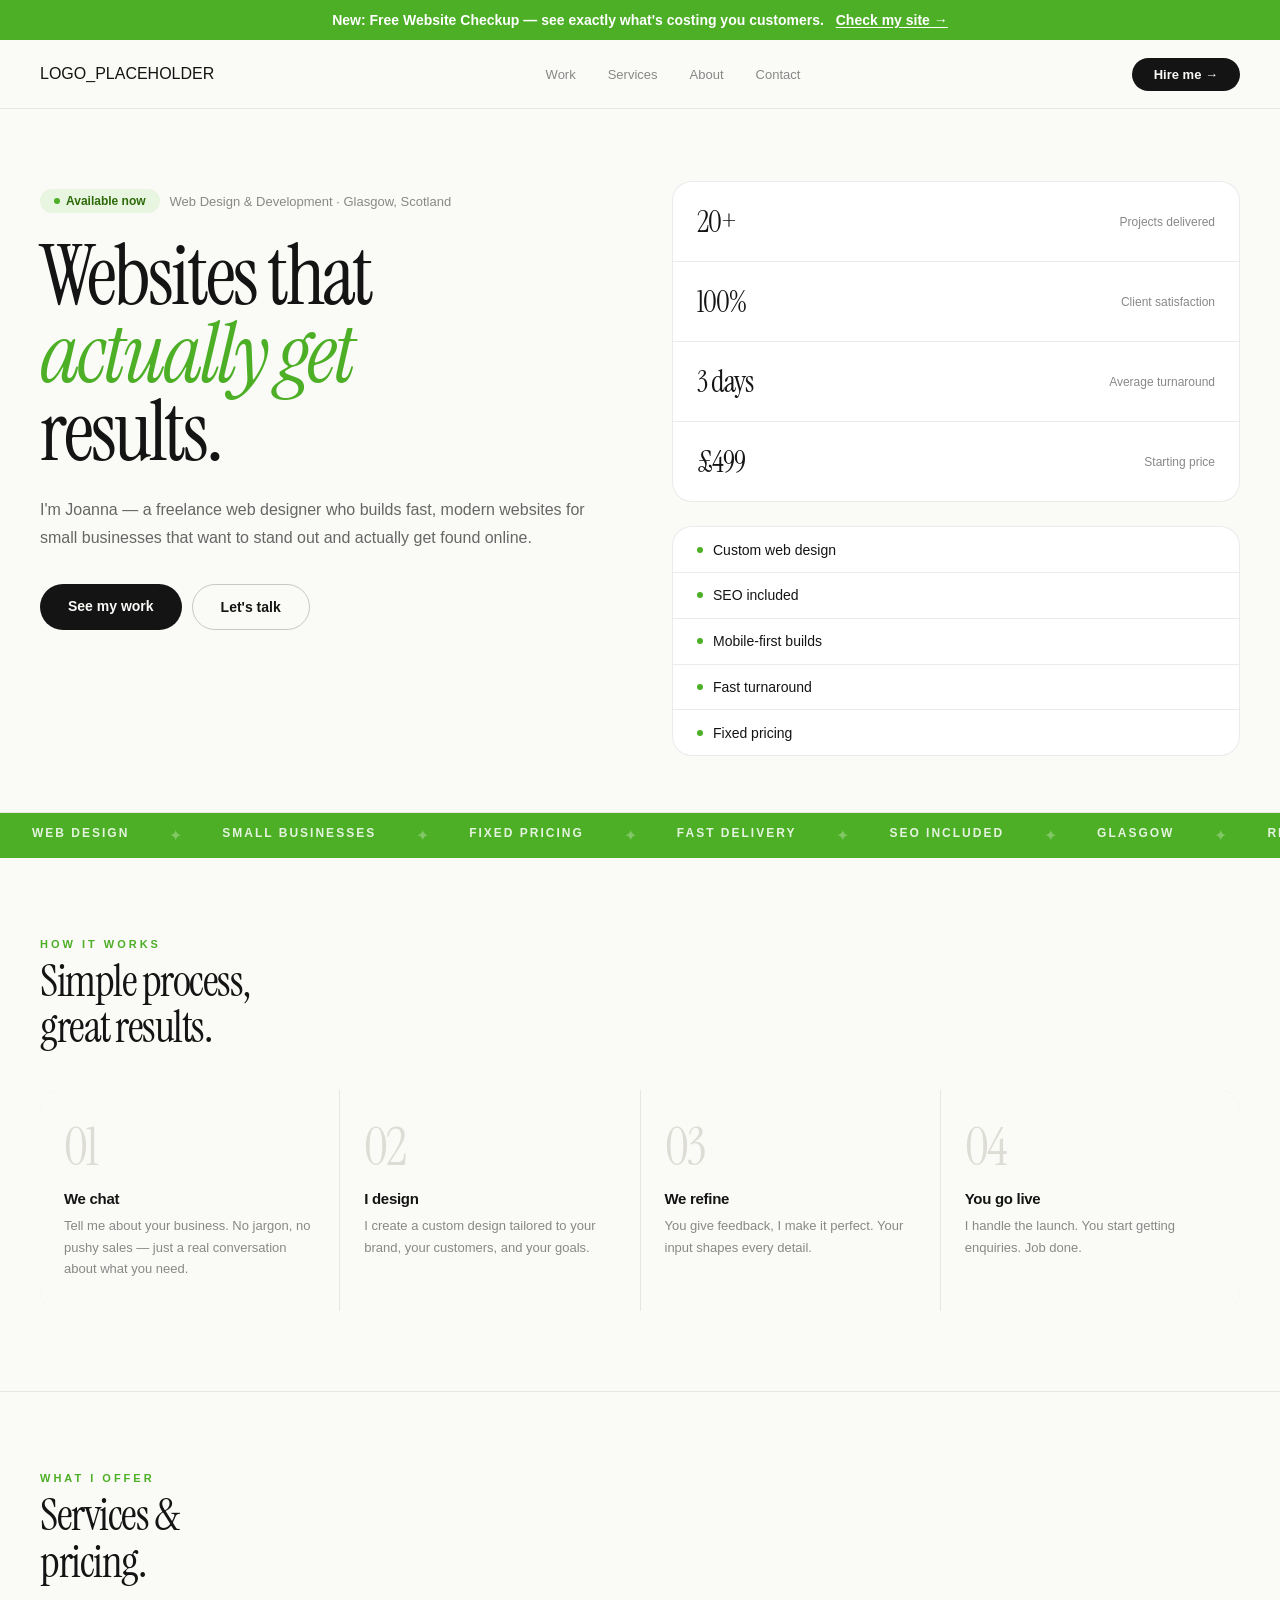
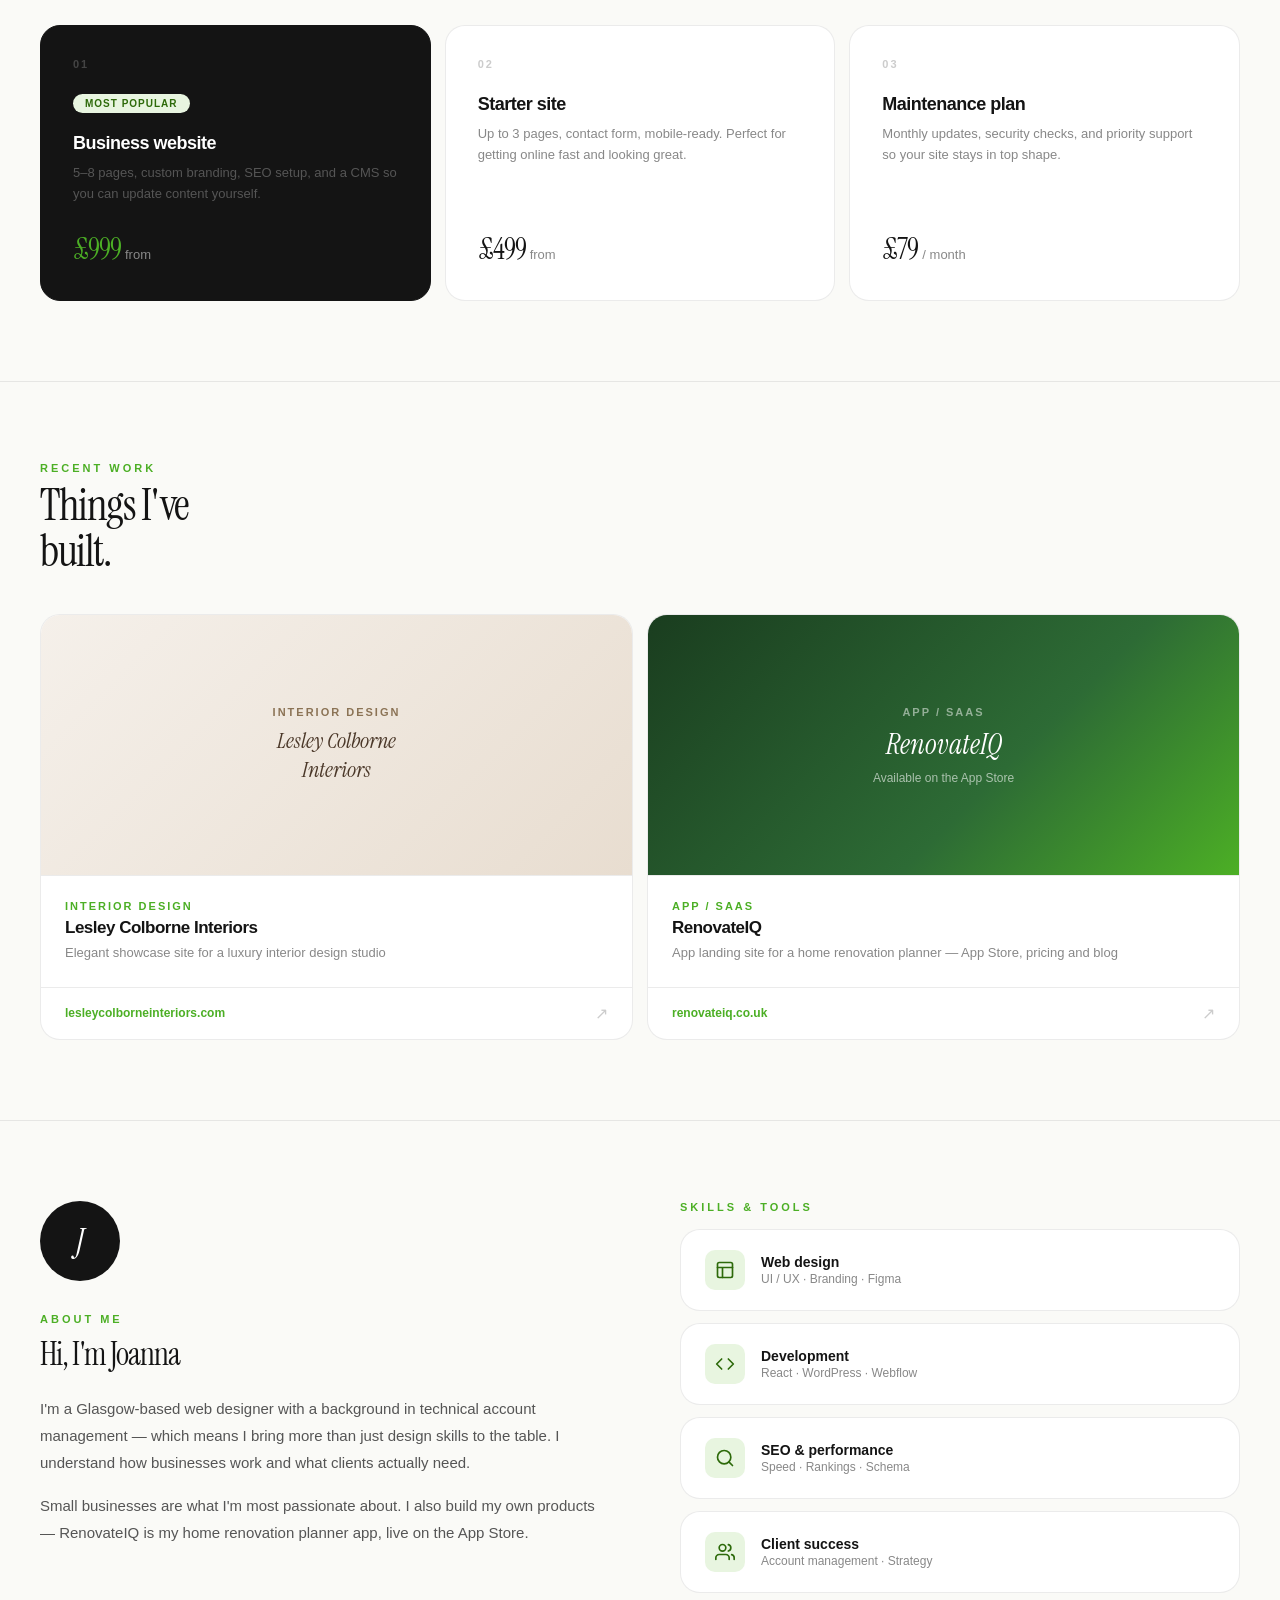
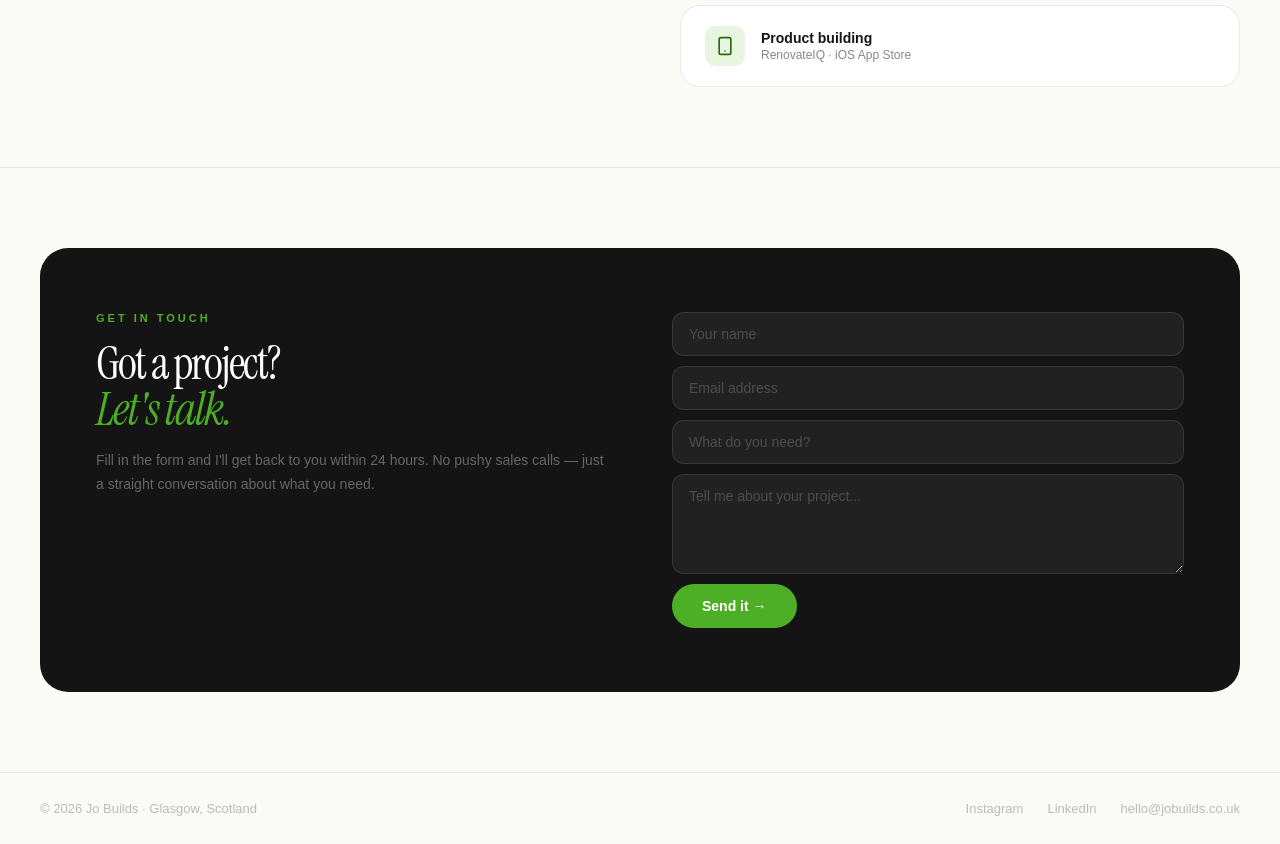
==== index.html @ e084106d "Update index.html" ====
<!DOCTYPE html>
<html lang="en">
<head>
  <meta charset="UTF-8" />
  <meta name="viewport" content="width=device-width, initial-scale=1.0" />

  <title>Jo Builds — Freelance Web Designer for Small Businesses</title>
  <meta name="description" content="Jo Builds is a freelance web designer based in Glasgow, Scotland. I build fast, modern, affordable websites for small businesses worldwide. Fixed pricing from £499." />
  <meta name="keywords" content="freelance web designer, web design for small businesses, affordable website design, small business website, web designer Glasgow, Jo Builds" />
  <meta name="author" content="Joanna Gillan" />
  <meta name="robots" content="index, follow" />
  <link rel="canonical" href="https://www.jobuilds.co.uk" />
  <link rel="sitemap" type="application/xml" href="/sitemap.xml" />
  <meta property="og:type" content="website" />
  <meta property="og:url" content="https://www.jobuilds.co.uk" />
  <meta property="og:title" content="Jo Builds — Freelance Web Designer for Small Businesses" />
  <meta property="og:description" content="Fast, modern, affordable websites for small businesses. Built by Joanna Gillan, Glasgow-based freelance web designer. Fixed pricing from £499." />
  <meta property="og:site_name" content="Jo Builds" />
  <meta property="og:locale" content="en_GB" />
  <meta name="twitter:card" content="summary_large_image" />
  <meta name="twitter:title" content="Jo Builds — Freelance Web Designer for Small Businesses" />
  <meta name="twitter:description" content="Fast, modern, affordable websites for small businesses. Fixed pricing from £499." />

  <script type="application/ld+json">
  {
    "@context": "https://schema.org",
    "@graph": [
      {
        "@type": "ProfessionalService",
        "@id": "https://www.jobuilds.co.uk/#business",
        "name": "Jo Builds",
        "url": "https://www.jobuilds.co.uk",
        "description": "Jo Builds is a freelance web design service run by Joanna Gillan. We build fast, modern, affordable websites for small businesses worldwide.",
        "founder": {
          "@type": "Person",
          "name": "Joanna Gillan",
          "jobTitle": "Freelance Web Designer",
          "url": "https://www.jobuilds.co.uk",
          "sameAs": ["https://www.linkedin.com/in/joannagillan/"]
        },
        "address": {
          "@type": "PostalAddress",
          "addressLocality": "Glasgow",
          "addressRegion": "Scotland",
          "addressCountry": "GB"
        },
        "areaServed": "Worldwide",
        "serviceType": ["Web Design", "Website Development", "SEO", "Website Maintenance"],
        "priceRange": "££",
        "email": "hello@jobuilds.co.uk"
      },
      {
        "@type": "FAQPage",
        "mainEntity": [
          {
            "@type": "Question",
            "name": "How much does a website cost with Jo Builds?",
            "acceptedAnswer": {
              "@type": "Answer",
              "text": "Jo Builds offers fixed pricing. A starter site starts from £499, a full business website from £999, and a monthly maintenance plan for £79/month."
            }
          },
          {
            "@type": "Question",
            "name": "How long does it take to build a website?",
            "acceptedAnswer": {
              "@type": "Answer",
              "text": "Jo Builds has an average turnaround of 3 days from brief to live site."
            }
          },
          {
            "@type": "Question",
            "name": "Who is Jo Builds?",
            "acceptedAnswer": {
              "@type": "Answer",
              "text": "Jo Builds is run by Joanna Gillan, a Glasgow-based freelance web designer specialising in fast, modern websites for small businesses worldwide."
            }
          },
          {
            "@type": "Question",
            "name": "Does Jo Builds work with businesses outside Glasgow?",
            "acceptedAnswer": {
              "@type": "Answer",
              "text": "Yes — Jo Builds works with small businesses anywhere in the world."
            }
          }
        ]
      }
    ]
  }
  </script>

  <link rel="preconnect" href="https://fonts.googleapis.com" />
  <link rel="preconnect" href="https://fonts.gstatic.com" crossorigin />
  <link href="https://fonts.googleapis.com/css2?family=Cabinet+Grotesk:wght@400;500;700;800;900&family=Instrument+Serif:ital@0;1&display=swap" rel="stylesheet" />

  <style>
    *, *::before, *::after { box-sizing: border-box; margin: 0; padding: 0; }

    :root {
      --green: #4CAF25;
      --green-light: #E8F5E0;
      --green-dark: #2D6A0A;
      --bg: #FAFAF7;
      --text: #141414;
      --muted: #888;
      --border: rgba(0,0,0,0.08);
      --radius: 20px;
      --radius-sm: 12px;
    }

    html { scroll-behavior: smooth; }
    body {
      font-family: 'Cabinet Grotesk', sans-serif;
      background: var(--bg);
      color: var(--text);
      -webkit-font-smoothing: antialiased;
      overflow-x: hidden;
    }

    /* ANNOUNCEMENT BANNER */
    .announce-bar {
      background: var(--green);
      color: #fff;
      text-align: center;
      padding: 12px 16px;
      font-size: 14px;
      font-weight: 600;
    }
    .announce-bar a {
      color: #fff;
      text-decoration: underline;
      text-underline-offset: 2px;
      margin-left: 8px;
      font-weight: 800;
      white-space: nowrap;
    }
    .announce-bar a:hover { opacity: 0.85; }
    @media (max-width: 560px) {
      .announce-bar { font-size: 13px; padding: 10px 12px; }
    }

    /* NAV */
    nav {
      display: flex; justify-content: space-between; align-items: center;
      padding: 1.1rem 2.5rem;
      position: sticky; top: 0; z-index: 100;
      background: rgba(250,250,247,0.92);
      backdrop-filter: blur(12px);
      border-bottom: 1px solid var(--border);
    }
    .logo { display: flex; align-items: center; }
    .nav-links { display: flex; gap: 2rem; list-style: none; }
    .nav-links a { font-size: 13px; color: var(--muted); text-decoration: none; font-weight: 500; transition: color 0.2s; }
    .nav-links a:hover { color: var(--text); }
    .nav-cta {
      font-size: 13px; font-weight: 700; background: var(--text); color: var(--bg);
      border: none; padding: 9px 22px; border-radius: 100px; cursor: pointer;
      font-family: 'Cabinet Grotesk', sans-serif; transition: opacity 0.2s;
      text-decoration: none;
    }
    .nav-cta:hover { opacity: 0.8; }

    /* HERO */
    .hero { padding: 4.5rem 2.5rem 0; border-bottom: 1px solid var(--border); }
    .hero-inner { display: grid; grid-template-columns: 1fr 1fr; gap: 4rem; align-items: start; padding-bottom: 3.5rem; }
    .hero-left { display: flex; flex-direction: column; justify-content: flex-start; padding-top: 0.5rem; }
    .hero-right { display: flex; flex-direction: column; gap: 1.5rem; }
    .hero-label { display: flex; align-items: center; gap: 10px; margin-bottom: 1.5rem; }
    .label-pill {
      display: inline-flex; align-items: center; gap: 6px;
      font-size: 12px; font-weight: 700; background: var(--green-light);
      color: var(--green-dark); padding: 5px 14px; border-radius: 100px;
    }
    .label-dot { width: 6px; height: 6px; border-radius: 50%; background: var(--green); animation: blink 2s infinite; }
    @keyframes blink { 0%,100%{opacity:1} 50%{opacity:0.2} }
    .label-loc { font-size: 13px; color: var(--muted); font-weight: 500; }
    .hero-h1 {
      font-family: 'Instrument Serif', serif;
      font-size: clamp(48px, 8vw, 84px); line-height: 0.93;
      letter-spacing: -3px; margin-bottom: 1.5rem; font-weight: 400;
    }
    .hero-h1 .roman { font-style: normal; color: var(--text); }
    .hero-h1 .italic { font-style: italic; color: var(--green); }
    .hero-desc { font-size: 16px; color: #666; line-height: 1.75; font-weight: 400; margin-bottom: 2rem; }
    .hero-btns { display: flex; gap: 10px; flex-wrap: wrap; }
    .btn-black {
      background: var(--text); color: var(--bg); border: none;
      padding: 14px 28px; border-radius: 100px; font-size: 14px; font-weight: 700;
      cursor: pointer; font-family: 'Cabinet Grotesk', sans-serif;
      text-decoration: none; display: inline-block; transition: opacity 0.2s;
    }
    .btn-black:hover { opacity: 0.8; }
    .btn-line {
      background: transparent; color: var(--text);
      border: 1.5px solid rgba(0,0,0,0.2);
      padding: 14px 28px; border-radius: 100px; font-size: 14px; font-weight: 600;
      cursor: pointer; font-family: 'Cabinet Grotesk', sans-serif;
      text-decoration: none; display: inline-block; transition: border-color 0.2s;
    }
    .btn-line:hover { border-color: rgba(0,0,0,0.4); }

    .hero-stats-side {
      display: flex; flex-direction: column;
      border: 1px solid var(--border); border-radius: var(--radius);
      overflow: hidden; background: #fff;
    }
    .hstat-row {
      padding: 1.25rem 1.5rem; border-bottom: 1px solid var(--border);
      display: flex; justify-content: space-between; align-items: center;
    }
    .hstat-row:last-child { border-bottom: none; }
    .hstat-n { font-family: 'Instrument Serif', serif; font-size: 30px; color: var(--text); letter-spacing: -1px; }
    .hstat-l { font-size: 12px; color: var(--muted); font-weight: 500; }

    /* MARQUEE */
    .marquee-wrap { overflow: hidden; background: var(--green); padding: 0.8rem 0; }
    .marquee-track { display: flex; width: max-content; animation: scroll 22s linear infinite; }
    @keyframes scroll { from{transform:translateX(0)} to{transform:translateX(-50%)} }
    .m-item { font-size: 12px; font-weight: 700; text-transform: uppercase; letter-spacing: 2px; color: rgba(255,255,255,0.85); padding: 0 2rem; white-space: nowrap; }
    .m-sep { color: rgba(255,255,255,0.3); padding: 0 0.5rem; }

    /* SECTIONS */
    .section { padding: 5rem 2.5rem; border-bottom: 1px solid var(--border); }
    .sec-eyebrow { font-size: 11px; font-weight: 700; text-transform: uppercase; letter-spacing: 3px; color: var(--green); margin-bottom: 8px; }
    .sec-title { font-family: 'Instrument Serif', serif; font-size: clamp(30px, 4vw, 44px); letter-spacing: -1.5px; line-height: 1.05; font-weight: 400; margin-bottom: 2.5rem; }
    .sec-head { display: flex; justify-content: space-between; align-items: flex-end; margin-bottom: 2.5rem; }
    .sec-head .sec-title { margin-bottom: 0; }

    /* PROCESS */
    .process-grid {
      display: grid; grid-template-columns: repeat(4,1fr);
      gap: 1px; background: var(--border);
      border-radius: var(--radius); overflow: hidden;
    }
    .proc { background: var(--bg); padding: 2rem 1.5rem; transition: background 0.2s; }
    .proc:hover { background: #fff; }
    .proc-n { font-family: 'Instrument Serif', serif; font-size: 52px; color: #DDDDD5; letter-spacing: -2px; line-height: 1; margin-bottom: 1rem; }
    .proc-title { font-size: 15px; font-weight: 800; margin-bottom: 8px; letter-spacing: -0.3px; }
    .proc-desc { font-size: 13px; color: var(--muted); line-height: 1.65; }

    /* SERVICES */
    .svc-grid { display: grid; grid-template-columns: repeat(3,1fr); gap: 14px; }
    .svc-card {
      background: #fff; border: 1px solid var(--border);
      border-radius: var(--radius); padding: 2rem;
      display: flex; flex-direction: column; transition: border-color 0.2s;
    }
    .svc-card:hover { border-color: var(--green); }
    .svc-card.feat { background: var(--text); border-color: var(--text); }
    .svc-card.feat:hover { border-color: var(--text); }
    .svc-num { font-size: 11px; font-weight: 700; color: #ccc; letter-spacing: 2px; margin-bottom: 1.5rem; }
    .svc-card.feat .svc-num { color: #444; }
    .svc-badge {
      display: inline-block; font-size: 10px; font-weight: 700;
      text-transform: uppercase; letter-spacing: 1px;
      background: var(--green-light); color: var(--green-dark);
      padding: 4px 12px; border-radius: 100px; margin-bottom: 1.25rem; align-self: flex-start;
    }
    .svc-name { font-size: 18px; font-weight: 800; margin-bottom: 8px; letter-spacing: -0.5px; }
    .svc-card.feat .svc-name { color: #fff; }
    .svc-desc { font-size: 13px; color: var(--muted); line-height: 1.65; flex: 1; margin-bottom: 1.5rem; }
    .svc-card.feat .svc-desc { color: #555; }
    .svc-price { font-family: 'Instrument Serif', serif; font-size: 30px; letter-spacing: -1px; color: var(--text); }
    .svc-card.feat .svc-price { color: var(--green); }
    .svc-price span { font-family: 'Cabinet Grotesk', sans-serif; font-size: 13px; color: var(--muted); font-weight: 500; letter-spacing: 0; }

    /* PORTFOLIO */
    .work-grid { display: grid; grid-template-columns: 1fr 1fr; gap: 14px; }
    .wcard {
      background: #fff; border: 1px solid var(--border);
      border-radius: var(--radius); overflow: hidden;
      text-decoration: none; color: inherit; display: block; transition: border-color 0.2s;
    }
    .wcard:hover { border-color: var(--green); }
    .wthumb { height: 260px; overflow: hidden; }
    .wthumb img { width: 100%; height: 100%; object-fit: cover; object-position: top; transition: transform 0.4s; }
    .wcard:hover .wthumb img { transform: scale(1.03); }
    .wbody { padding: 1.5rem; border-top: 1px solid var(--border); }
    .wcat { font-size: 11px; font-weight: 700; text-transform: uppercase; letter-spacing: 2px; color: var(--green); margin-bottom: 6px; }
    .wname { font-size: 17px; font-weight: 800; letter-spacing: -0.5px; margin-bottom: 5px; }
    .wdesc { font-size: 13px; color: var(--muted); line-height: 1.5; }
    .wfoot {
      padding: 1rem 1.5rem; border-top: 1px solid var(--border);
      display: flex; justify-content: space-between; align-items: center;
    }
    .wfoot-link { font-size: 12px; color: var(--green); font-weight: 600; }
    .wfoot-arr { font-size: 16px; color: #ccc; }

    /* ABOUT */
    .about-grid { display: grid; grid-template-columns: 1fr 1fr; gap: 5rem; align-items: stretch; }
    .about-av {
      width: 80px; height: 80px; border-radius: 50%; background: var(--text);
      display: flex; align-items: center; justify-content: center;
      font-family: 'Instrument Serif', serif; font-style: italic; font-size: 32px;
      color: #fff; margin-bottom: 2rem;
    }
    .about-name { font-family: 'Instrument Serif', serif; font-size: 32px; letter-spacing: -1px; margin-bottom: 1.25rem; font-weight: 400; }
    .about-bio { font-size: 15px; color: #555; line-height: 1.8; margin-bottom: 1rem; }
    .skills-side { display: flex; flex-direction: column; gap: 12px; height: 100%; }
    .skill-card { background: #fff; border: 1px solid var(--border); border-radius: var(--radius); padding: 1.25rem 1.5rem; display: flex; align-items: center; gap: 1rem; }
    .skill-card-icon { width: 40px; height: 40px; border-radius: 10px; background: var(--green-light); display: flex; align-items: center; justify-content: center; flex-shrink: 0; }
    .skill-card-icon svg { width: 20px; height: 20px; stroke: var(--green-dark); fill: none; stroke-width: 2; stroke-linecap: round; stroke-linejoin: round; }
    .skill-card-name { font-size: 14px; font-weight: 700; margin-bottom: 2px; }
    .skill-card-detail { font-size: 12px; color: var(--muted); }

    /* HERO SERVICES */
    .hero-services { display: flex; flex-direction: column; gap: 0; border: 1px solid var(--border); border-radius: var(--radius); overflow: hidden; background: #fff; }
    .hero-service-item { display: flex; align-items: center; gap: 10px; padding: 0.9rem 1.5rem; border-bottom: 1px solid var(--border); font-size: 14px; font-weight: 500; color: var(--text); }
    .hero-service-item:last-child { border-bottom: none; }
    .hero-service-dot { width: 6px; height: 6px; border-radius: 50%; background: var(--green); flex-shrink: 0; }

    /* CTA */
    .cta-wrap { padding: 5rem 2.5rem; }
    .cta-box {
      background: var(--text); border-radius: 28px; padding: 4rem 3.5rem;
      display: grid; grid-template-columns: 1fr 1fr; gap: 4rem; align-items: start;
    }
    .cta-eye { font-size: 11px; font-weight: 700; text-transform: uppercase; letter-spacing: 3px; color: var(--green); margin-bottom: 1rem; }
    .cta-title { font-family: 'Instrument Serif', serif; font-size: clamp(30px, 4vw, 46px); letter-spacing: -2px; line-height: 1.0; color: #fff; margin-bottom: 1rem; font-weight: 400; }
    .cta-title em { font-style: italic; color: var(--green); }
    .cta-sub { font-size: 14px; color: #666; line-height: 1.75; }
    .cta-form { display: flex; flex-direction: column; gap: 10px; }
    .cta-form input, .cta-form textarea {
      background: rgba(255,255,255,0.06); border: 1px solid rgba(255,255,255,0.1);
      border-radius: var(--radius-sm); padding: 13px 16px; color: #fff;
      font-size: 14px; font-family: 'Cabinet Grotesk', sans-serif; outline: none;
      transition: border-color 0.2s; width: 100%;
    }
    .cta-form input:focus, .cta-form textarea:focus { border-color: rgba(76,175,37,0.5); }
    .cta-form input::placeholder, .cta-form textarea::placeholder { color: rgba(255,255,255,0.2); }
    .cta-form textarea { resize: vertical; min-height: 100px; }
    .btn-green {
      background: var(--green); color: #fff; border: none;
      padding: 14px 30px; border-radius: 100px; font-size: 14px; font-weight: 800;
      cursor: pointer; font-family: 'Cabinet Grotesk', sans-serif;
      align-self: flex-start; transition: opacity 0.2s;
    }
    .btn-green:hover { opacity: 0.85; }

    /* FOOTER */
    footer {
      padding: 1.75rem 2.5rem; border-top: 1px solid var(--border);
      display: flex; justify-content: space-between; align-items: center;
      font-size: 13px; color: #bbb; flex-wrap: wrap; gap: 8px;
    }
    .flinks { display: flex; gap: 1.5rem; }
    .flinks a { color: #bbb; text-decoration: none; font-weight: 500; transition: color 0.2s; }
    .flinks a:hover { color: var(--text); }

    /* MOBILE */
    @media (max-width: 680px) {
      /* NAV */
      nav { padding: 1rem 1.25rem; }
      .nav-links { display: none; }

      /* HERO */
      .hero { padding: 2.5rem 1.25rem 0; }
      .hero-h1 { font-size: clamp(40px, 11vw, 64px); letter-spacing: -2px; }
      .hero-inner { grid-template-columns: 1fr; gap: 2rem; padding-bottom: 3rem; }
      .hero-right { gap: 1rem; }
      .hero-stats-side { display: grid; grid-template-columns: 1fr 1fr; }
      .hstat-row { border-right: 1px solid var(--border); }
      .hstat-row:nth-child(even) { border-right: none; }
      .hstat-n { font-size: 24px; }

      /* TICKER */
      .m-item { font-size: 11px; padding: 0 1.25rem; }

      /* SECTIONS */
      .section { padding: 3rem 1.25rem; }
      .sec-title { font-size: clamp(26px, 7vw, 38px); }

      /* PROCESS */
      .process-grid { grid-template-columns: 1fr 1fr; }
      .proc { padding: 1.25rem 1rem; }
      .proc-n { font-size: 36px; }

      /* SERVICES */
      .svc-grid { grid-template-columns: 1fr; }

      /* PORTFOLIO */
      .work-grid { grid-template-columns: 1fr; }
      .wthumb { height: 160px; }

      /* ABOUT */
      .about-grid { grid-template-columns: 1fr; gap: 2rem; }
      .about-av { width: 60px; height: 60px; font-size: 24px; }
      .about-name { font-size: 26px; }
      .skills-side { gap: 10px; }
      .skill-card { padding: 1rem 1.25rem; }

      /* CTA */
      .cta-wrap { padding: 3rem 1.25rem; }
      .cta-box { grid-template-columns: 1fr; padding: 2rem 1.5rem; gap: 2rem; border-radius: 16px; }
      .cta-title { font-size: 28px; }
      .cta-form input, .cta-form textarea { font-size: 16px; }

      /* FOOTER */
      footer { padding: 1.25rem; flex-direction: column; align-items: flex-start; gap: 1rem; }
      .flinks { flex-wrap: wrap; gap: 1rem; }
    }
  </style>
  <!-- Google tag (gtag.js) -->
  <script async src="https://www.googletagmanager.com/gtag/js?id=G-SQG8MY3ZSY"></script>
  <script>
    window.dataLayer = window.dataLayer || [];
    function gtag(){dataLayer.push(arguments);}
    gtag('js', new Date());
    gtag('config', 'G-SQG8MY3ZSY');
  </script>
</head>
<body>

  <div class="announce-bar">
    New: Free Website Checkup — see exactly what's costing you customers.
    <a href="/website-checkup/">Check my site →</a>
  </div>

  <nav>
    <div class="logo">LOGO_PLACEHOLDER</div>
    <ul class="nav-links">
      <li><a href="#work">Work</a></li>
      <li><a href="#services">Services</a></li>
      <li><a href="#about">About</a></li>
      <li><a href="#contact">Contact</a></li>
    </ul>
    <a href="#contact" class="nav-cta">Hire me →</a>
  </nav>

  <div class="hero">
    <div class="hero-inner">
      <div class="hero-left">
        <div class="hero-label">
          <span class="label-pill"><span class="label-dot"></span>Available now</span>
          <span class="label-loc">Web Design & Development · Glasgow, Scotland</span>
        </div>
        <h1 class="hero-h1">
          <div class="roman">Websites that</div>
          <div class="italic">actually get</div>
          <div class="roman">results.</div>
        </h1>
        <p class="hero-desc">I'm Joanna — a freelance web designer who builds fast, modern websites for small businesses that want to stand out and actually get found online.</p>
        <div class="hero-btns">
          <a href="#work" class="btn-black">See my work</a>
          <a href="#contact" class="btn-line">Let's talk</a>
        </div>
      </div>
      <div class="hero-right">
        <div class="hero-stats-side">
          <div class="hstat-row"><span class="hstat-n">20+</span><span class="hstat-l">Projects delivered</span></div>
          <div class="hstat-row"><span class="hstat-n">100%</span><span class="hstat-l">Client satisfaction</span></div>
          <div class="hstat-row"><span class="hstat-n">3 days</span><span class="hstat-l">Average turnaround</span></div>
          <div class="hstat-row"><span class="hstat-n">£499</span><span class="hstat-l">Starting price</span></div>
        </div>
        <div class="hero-services">
          <div class="hero-service-item"><span class="hero-service-dot"></span>Custom web design</div>
          <div class="hero-service-item"><span class="hero-service-dot"></span>SEO included</div>
          <div class="hero-service-item"><span class="hero-service-dot"></span>Mobile-first builds</div>
          <div class="hero-service-item"><span class="hero-service-dot"></span>Fast turnaround</div>
          <div class="hero-service-item"><span class="hero-service-dot"></span>Fixed pricing</div>
        </div>
      </div>
    </div>
  </div>

  <div class="marquee-wrap">
    <div class="marquee-track">
      <span class="m-item">Web Design</span><span class="m-sep">✦</span>
      <span class="m-item">Small Businesses</span><span class="m-sep">✦</span>
      <span class="m-item">Fixed Pricing</span><span class="m-sep">✦</span>
      <span class="m-item">Fast Delivery</span><span class="m-sep">✦</span>
      <span class="m-item">SEO Included</span><span class="m-sep">✦</span>
      <span class="m-item">Glasgow</span><span class="m-sep">✦</span>
      <span class="m-item">Real Results</span><span class="m-sep">✦</span>
      <span class="m-item">No Fluff</span><span class="m-sep">✦</span>
      <span class="m-item">Web Design</span><span class="m-sep">✦</span>
      <span class="m-item">Small Businesses</span><span class="m-sep">✦</span>
      <span class="m-item">Fixed Pricing</span><span class="m-sep">✦</span>
      <span class="m-item">Fast Delivery</span><span class="m-sep">✦</span>
      <span class="m-item">SEO Included</span><span class="m-sep">✦</span>
      <span class="m-item">Glasgow</span><span class="m-sep">✦</span>
      <span class="m-item">Real Results</span><span class="m-sep">✦</span>
      <span class="m-item">No Fluff</span><span class="m-sep">✦</span>
    </div>
  </div>

  <div class="section" id="process">
    <div class="sec-eyebrow">How it works</div>
    <div class="sec-title">Simple process,<br>great results.</div>
    <div class="process-grid">
      <div class="proc"><div class="proc-n">01</div><div class="proc-title">We chat</div><div class="proc-desc">Tell me about your business. No jargon, no pushy sales — just a real conversation about what you need.</div></div>
      <div class="proc"><div class="proc-n">02</div><div class="proc-title">I design</div><div class="proc-desc">I create a custom design tailored to your brand, your customers, and your goals.</div></div>
      <div class="proc"><div class="proc-n">03</div><div class="proc-title">We refine</div><div class="proc-desc">You give feedback, I make it perfect. Your input shapes every detail.</div></div>
      <div class="proc"><div class="proc-n">04</div><div class="proc-title">You go live</div><div class="proc-desc">I handle the launch. You start getting enquiries. Job done.</div></div>
    </div>
  </div>

  <div class="section" id="services">
    <div class="sec-eyebrow">What I offer</div>
    <div class="sec-title">Services &<br>pricing.</div>
    <div class="svc-grid">
      <div class="svc-card feat">
        <div class="svc-num">01</div>
        <span class="svc-badge">Most popular</span>
        <div class="svc-name">Business website</div>
        <div class="svc-desc">5–8 pages, custom branding, SEO setup, and a CMS so you can update content yourself.</div>
        <div class="svc-price">£999 <span>from</span></div>
      </div>
      <div class="svc-card">
        <div class="svc-num">02</div>
        <div class="svc-name">Starter site</div>
        <div class="svc-desc">Up to 3 pages, contact form, mobile-ready. Perfect for getting online fast and looking great.</div>
        <div class="svc-price">£499 <span>from</span></div>
      </div>
      <div class="svc-card">
        <div class="svc-num">03</div>
        <div class="svc-name">Maintenance plan</div>
        <div class="svc-desc">Monthly updates, security checks, and priority support so your site stays in top shape.</div>
        <div class="svc-price">£79 <span>/ month</span></div>
      </div>
    </div>
  </div>

  <div class="section" id="work">
    <div class="sec-eyebrow">Recent work</div>
    <div class="sec-title">Things I've<br>built.</div>
    <div class="work-grid">
      <a class="wcard" href="https://www.lesleycolborneinteriors.com" target="_blank">
        <div class="wthumb" style="background:linear-gradient(135deg,#f5f0ea 0%,#e8ddd0 100%);display:flex;flex-direction:column;align-items:center;justify-content:center;gap:8px;">
          <div style="font-size:11px;font-weight:700;letter-spacing:2px;color:#8B7355;text-transform:uppercase;">Interior Design</div>
          <div style="font-family:'Instrument Serif',serif;font-size:22px;color:#4A3728;font-style:italic;text-align:center;padding:0 1rem;">Lesley Colborne<br>Interiors</div>
        </div>
        <div class="wbody">
          <div class="wcat">Interior Design</div>
          <div class="wname">Lesley Colborne Interiors</div>
          <div class="wdesc">Elegant showcase site for a luxury interior design studio</div>
        </div>
        <div class="wfoot"><span class="wfoot-link">lesleycolborneinteriors.com</span><span class="wfoot-arr">↗</span></div>
      </a>
      <a class="wcard" href="https://www.renovateiq.co.uk" target="_blank">
        <div class="wthumb" style="background:linear-gradient(135deg,#1a3d1f 0%,#2d6b35 60%,#4CAF25 100%);display:flex;flex-direction:column;align-items:center;justify-content:center;gap:8px;">
          <div style="font-size:11px;font-weight:700;letter-spacing:2px;color:rgba(255,255,255,0.5);text-transform:uppercase;">App / SaaS</div>
          <div style="font-family:'Instrument Serif',serif;font-size:28px;color:#fff;font-weight:400;font-style:italic;">RenovateIQ</div>
          <div style="font-size:12px;color:rgba(255,255,255,0.6);">Available on the App Store</div>
        </div>
        <div class="wbody">
          <div class="wcat">App / SaaS</div>
          <div class="wname">RenovateIQ</div>
          <div class="wdesc">App landing site for a home renovation planner — App Store, pricing and blog</div>
        </div>
        <div class="wfoot"><span class="wfoot-link">renovateiq.co.uk</span><span class="wfoot-arr">↗</span></div>
      </a>
    </div>
  </div>

  <div class="section" id="about">
    <div class="about-grid">
      <div>
        <div class="about-av">J</div>
        <div class="sec-eyebrow" style="margin-bottom:8px;">About me</div>
        <div class="about-name">Hi, I'm Joanna</div>
        <p class="about-bio">I'm a Glasgow-based web designer with a background in technical account management — which means I bring more than just design skills to the table. I understand how businesses work and what clients actually need.</p>
        <p class="about-bio">Small businesses are what I'm most passionate about. I also build my own products — RenovateIQ is my home renovation planner app, live on the App Store.</p>
      </div>
      <div>
        <div class="sec-eyebrow" style="margin-bottom:1rem;">Skills & tools</div>
        <div class="skills-side">
          <div class="skill-card">
            <div class="skill-card-icon"><svg viewBox="0 0 24 24"><rect x="3" y="3" width="18" height="18" rx="2"/><path d="M3 9h18M9 21V9"/></svg></div>
            <div><div class="skill-card-name">Web design</div><div class="skill-card-detail">UI / UX · Branding · Figma</div></div>
          </div>
          <div class="skill-card">
            <div class="skill-card-icon"><svg viewBox="0 0 24 24"><polyline points="16 18 22 12 16 6"/><polyline points="8 6 2 12 8 18"/></svg></div>
            <div><div class="skill-card-name">Development</div><div class="skill-card-detail">React · WordPress · Webflow</div></div>
          </div>
          <div class="skill-card">
            <div class="skill-card-icon"><svg viewBox="0 0 24 24"><circle cx="11" cy="11" r="8"/><line x1="21" y1="21" x2="16.65" y2="16.65"/></svg></div>
            <div><div class="skill-card-name">SEO & performance</div><div class="skill-card-detail">Speed · Rankings · Schema</div></div>
          </div>
          <div class="skill-card">
            <div class="skill-card-icon"><svg viewBox="0 0 24 24"><path d="M17 21v-2a4 4 0 0 0-4-4H5a4 4 0 0 0-4 4v2"/><circle cx="9" cy="7" r="4"/><path d="M23 21v-2a4 4 0 0 0-3-3.87"/><path d="M16 3.13a4 4 0 0 1 0 7.75"/></svg></div>
            <div><div class="skill-card-name">Client success</div><div class="skill-card-detail">Account management · Strategy</div></div>
          </div>
          <div class="skill-card">
            <div class="skill-card-icon"><svg viewBox="0 0 24 24"><rect x="5" y="2" width="14" height="20" rx="2" ry="2"/><line x1="12" y1="18" x2="12.01" y2="18"/></svg></div>
            <div><div class="skill-card-name">Product building</div><div class="skill-card-detail">RenovateIQ · iOS App Store</div></div>
          </div>
        </div>
      </div>
    </div>
  </div>

  <div class="cta-wrap" id="contact">
    <div class="cta-box">
      <div>
        <div class="cta-eye">Get in touch</div>
        <div class="cta-title">Got a project?<br><em>Let's talk.</em></div>
        <p class="cta-sub">Fill in the form and I'll get back to you within 24 hours. No pushy sales calls — just a straight conversation about what you need.</p>
      </div>
      <form class="cta-form" action="https://formspree.io/f/xaqkgzwb" method="POST">
        <input type="text" name="name" placeholder="Your name" />
        <input type="email" name="email" placeholder="Email address" />
        <input type="text" name="project" placeholder="What do you need?" />
        <textarea name="message" placeholder="Tell me about your project..."></textarea>
        <button type="submit" class="btn-green">Send it →</button>
      </form>
    </div>
  </div>

  <footer>
    <span>© 2026 Jo Builds · Glasgow, Scotland</span>
    <div class="flinks">
      <a href="#">Instagram</a>
      <a href="#">LinkedIn</a>
      <a href="mailto:hello@jobuilds.co.uk">hello@jobuilds.co.uk</a>
    </div>
  </footer>

</body>
</html>
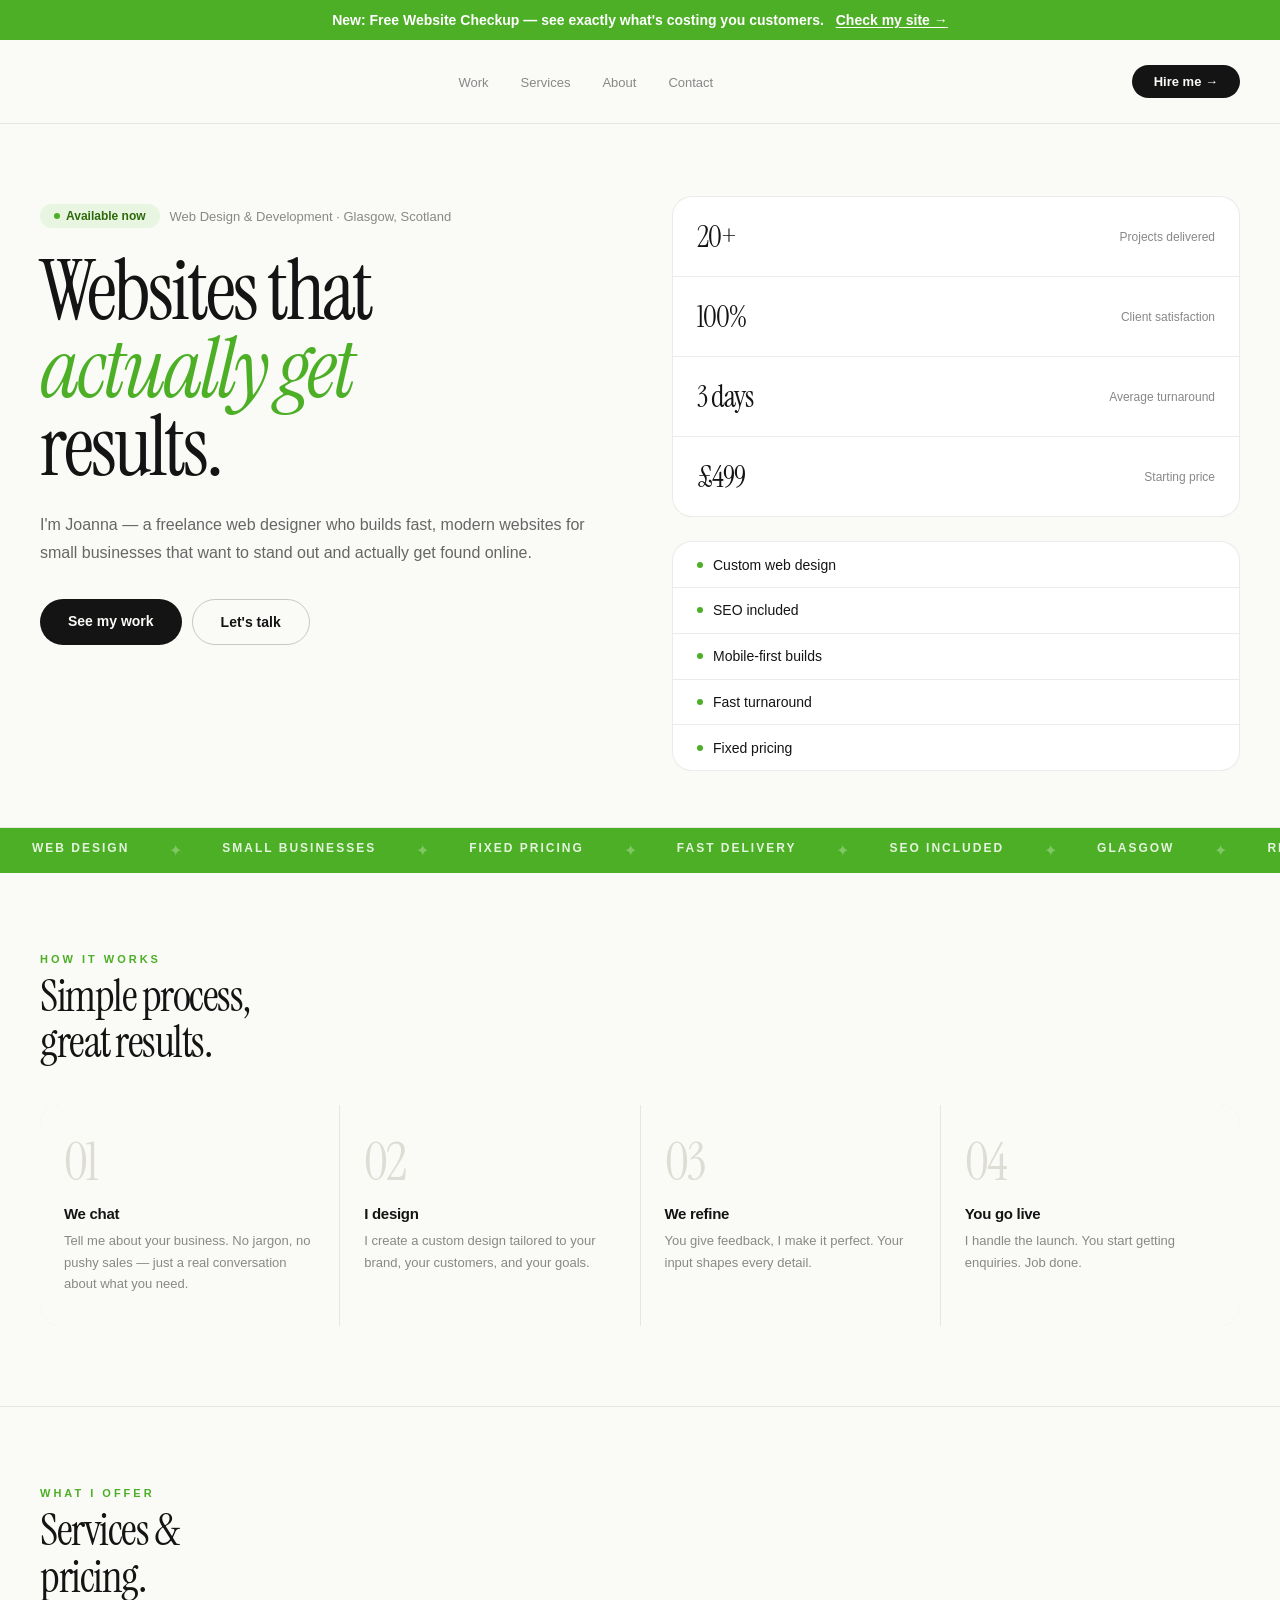
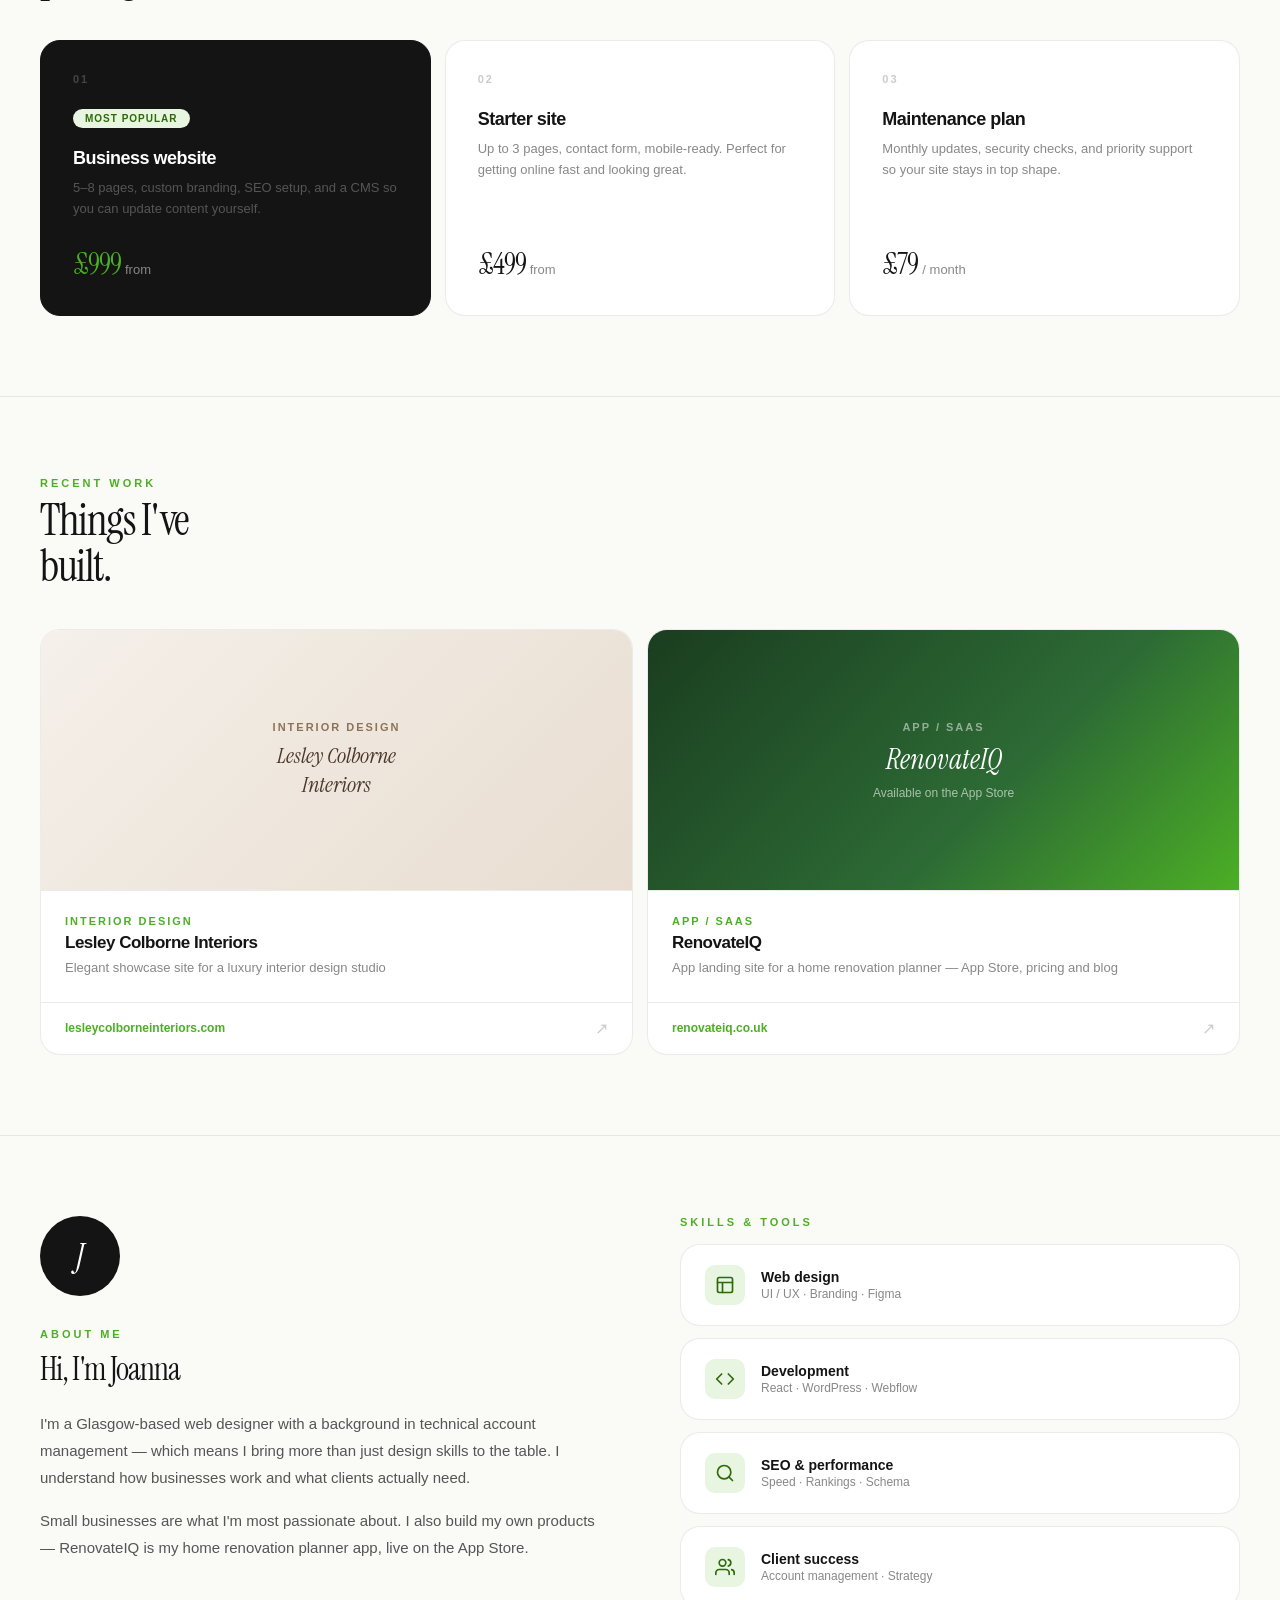
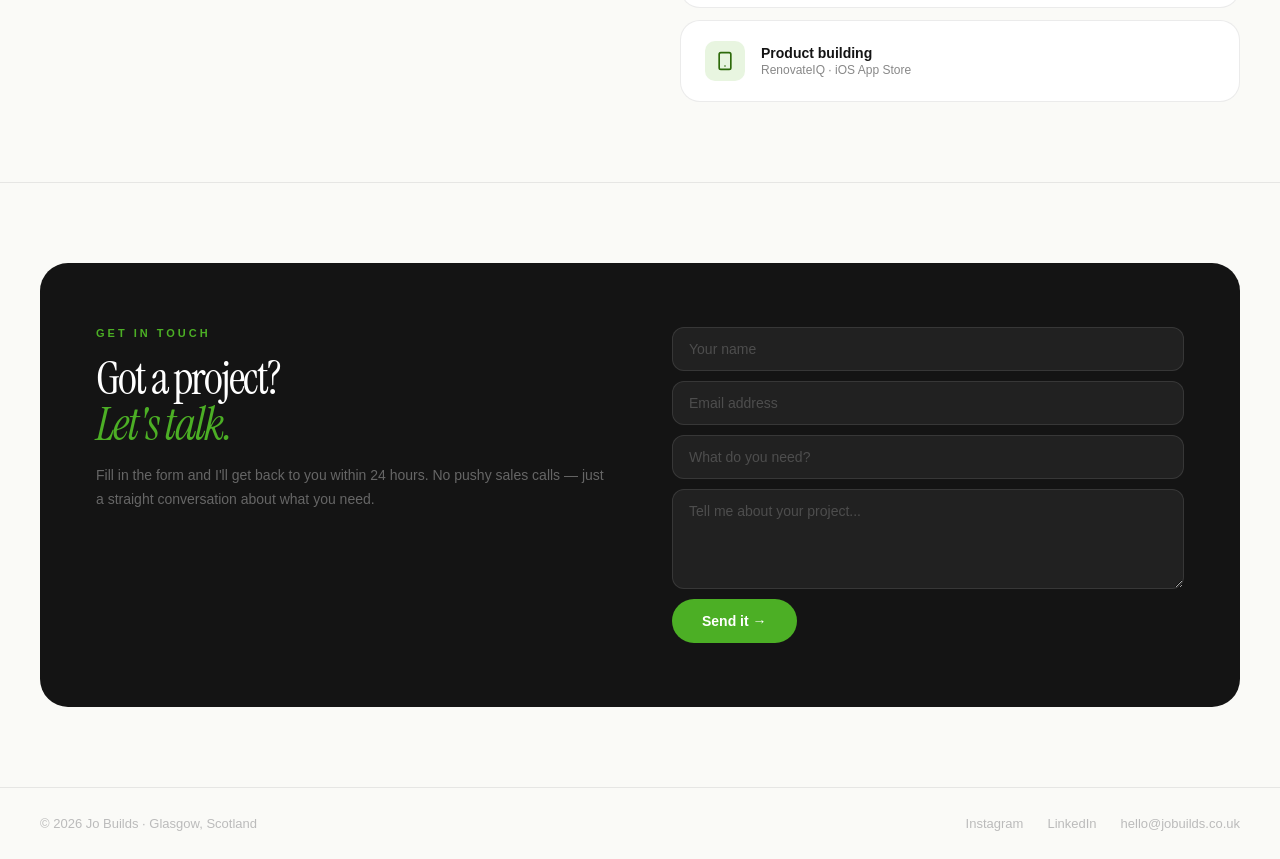
==== commit 2203d18e: "Update index.html" ====
--- a/index.html
+++ b/index.html
@@ -418,7 +418,7 @@
   </div>
 
   <nav>
-    <div class="logo">LOGO_PLACEHOLDER</div>
+    <div It0+uFM2fO8Xd/9/9w+fIVI6REqu0xFmkuqhQdYbldXV0cPHiQ559/ntdff5Xdu3dTKAaZRX31kMT7a0+Tzxm0iuXk5CRvvvkmv/rt70hiRax0dpAKvCwFwfMFhcB4zvr6+ti1a5R9+/Zx5OhhnnvuOcZ37URbV6s2efmWldcuJQRp/vzt27f53e/e5s033yRK2mG0Ng+7I9ROtPP74jimWCzyxhtvMLJjJyM7tqfP/O7ho1JK5ubmOH36NG+//TbvvP0e58+fT8P2C1QbTXwv4OrkdYrFIuWuEuVymSeeeIKZ27O8+OKLVCoVCqGH0saT6XlBlqMpSHOlgwJBEDA7P8f777/PT372C27fvs2rr77KxMQEA309RmmX7TxB3/cR0oyVLQRmhDpJEptn98UXx/nVr37FF1+cYGZmhitXrrC0tESxUEZ6UE89xr29vfT2dVMsFtmxYztvvPEG3/72txkY6KNYbOc1ZrUNRDuPviNCQUArSrh06Qpvvvkro3BXKgxv38bN2TmColHgbUSATsMpY62QNtxSGiV+dnaWX/ziF5w6dYre3l5efvllduzYwdjYzixM/o46iPfJ3cInbW7p8vIyJ0+e5Kc//Rkffvgh169fp16vm5oMxSKXL1+hVCpy8uRJbt/+Ft/61reY2DOOlJJmMyL0V1daHhQmTUHRara4dOkSb775Jh9++CHL1TpRFGe5tfZ3PWFSeYKggC8F5WKRkZER9uzZw+HDh3nyySfZt+8JKpUSWgc5BcVg1lS7ho71ZlnDy4ULF/jRj37EW7971+xjSWfoq90bzJspgsCMY61WI4oinn32Wf79v//3DA4Opt46jZdGGAV+gUIhZH5+nt/+9recPHmSbTtGabViKpUKe/bsyTx80rPnSFqTwIYpCx+BCSeu12v87ne/48MPP2byymXiOGZ4aIDdu3cTBl47b1zKDuH/9u3b/PjH/8Lp06dpNI3CUa/XiWOz/kyxL4lSMd1dPZhCnCGNRo1KpYc/+ZN/Q//gEIVCAd8LsZO4I2w7PceuXb3Om7/8Fbdu3SKOY/74j//YKO2RMbqJL7EAVnor295aWFhYACnp6uoCYG5ugS+++IJf//q3fPDBB9yYnqHZNAagKIqyFKVisUipVGCwv5+xsTGOHTvGM888zbFjxxgb24EQxgud97BrrbPaK/ae/dQoqoHr01P88z//M++//z7NSGV7hN3ThTBdPGyhvDD02TU2yjPPPMOxY8eYmJhgx45tRunTEik8dJqSkXW+SK+l1TJe7F//+tf85q23uXr1KlJKduzYRjOO+Isf/lk2JungoQGZGRnMuaFIi7OmxvHp6Sl++tOf84tfvMnS0hLd3d3s37+f0e07GBwcTivEt41AUasFHgjfw/MCFDC7MM8HH3zAv/zzT1hcrmZRZUmSIIWPH8g0rUhRStN3uru7szX24osv8ud//kNjfCq30+5sCHveSH3x4mV+9KN/4uqVa0hPMDo6SqwVzz/7HL29vbTrUQhTZV+biD8jlgiSOOb27Tl++a+/4ve//z19fX18+9vfZufYLorFYlakV0sP6flIz2dpeYlPPvuMv/2//i9mZm6laRXtCBhTAwCUTkDbtC1NouKc/GTmVV/FOC7+8i//krGxMYrFYmaQsJ0jHI7NhFPaHZuaVquVecErlTIAN27coNUyB+/x48f53h9+l/7+/jsEaOuZWV5e5uzZs3z88cfcmL6J7/ssLRlhulqtpnmM5m+zHM/0cGq1Wty6dYvjx49z5swZbt26xcDAQLaxe9KE0lnFzypwWmuWl5dptVq0Wi0KYZkgMIW2rHcJZObJtdertWZpaZlGo5F5p63n2b6vFcoAmo0apVIXzWaT69evMzs7m4bmmTDTrq4uk8ueKkZRFNNo1LMczg8++IDJyUlu3rzJH/3R9zh61EQeKCXwPLnu6tW2uIsVyltxzNzcHDMzM0xNTTEyvMMUI0usVTyfw+ixWF+k1WoxPz/P8vIy09PTXLx4kZkbN3nhhRd46thRo7ALTFE92VYS8tEP2dilc6parbKwsECx3JWGwJsoCFs8KQtvj1tZLurS0hLz8/PcunWLer2eKhN3Kuz5ebi0tMTp06f5xS9+wW9+8xvOnb1AHMf09vZSLBYZHN5OGIbU63VmZ2dZWJwnSRJu3rxJkiT09vYyMTHByMhQprwEqSIXRRGFIDRGn8DM4UajwczMDDMzMywtLXHp0qXMe2iV5iRJIK0aT/pc2pVzjZf35sw0N2/e5H/+z//Jb37zG6anZwiCgMUFE8LY3d1NEAQMDsm01aJgYX6JywuXOX36NHNzc9mcGh4epq+/pyN6xSpDNpfS5uQnsVlzi4uLTE1Nsbi4SLPZ5OKVy8zOzrJ9+3YGBgaoVCp3GJay90+9jbVajatXr3Lq1Cl6enoYHx+n2Wxmv6vWN7U7n7XW2VzQmsy79fOf/5wPPviA9957j+vXr2dene7ubgDOnTvP1avXuHnTRPBs376dwcFB+vp60jX/MHMqJUlsWm+Zyu8JszdvMTk5RSsyYc6tWGUGHa01gdduCai1plWr0tfXx9mzZzl+/DgXLlzgm9/8JkePHqW3twfp+Wk1n7v3ZTZeX2OUrFar3Lx5k9nZWYrFomnPmH6+VYCz8Ne0CGh/f1+2nrdv354pZc1mM/[base64]/qQqcRSRcuXODdd9/ngw8+4MyZc0xNTbG8VKVYLKZKegkpTQE3s9/[base64]/fee4+uri5qNVNfxkSUQKxNFJ9SiiRKW6PRTumSwozDzI2bnDt3jkbL3G+t2shSF6w8hVAUPBOq3tvbS6PRoFqt0tPTw/e+9900HSzLDMnuPW+0WV6qcvrUGS5cuADA5599Qa1WQ8ea119/NXOGrJxLbc+5kc8+/fRTfv3rXzM8PMzY2JhZK1JmRukoNpGJ9jncvn2b48eP02i0srQWI4/5mawRx3HH+jepQDYqwaznpbnZNGJgIfPYW+P83QyyDsdG8sgr7Xc7UCxrLbz1/[base64]/[base64]/z5ptv8tvf/pZr166hlGLfvn08//zzvPzyy3iBEWillFy4cIHfvfVbTp8+Ta1W44MPPqDZbPJv/+2/pVJ5LlNIrcHIjm2lUiFKq0vbXPRCodCRu760tERvb292bUaBCNCqsyK1FXDefvtt/vEf/5FTp06zuLhIGBbYvXs347smOHDgQJa2USiF1Go1pqen+eKLL/jwo/e5fv06Fy9eJI5j5uZu87/9b/8bvjfA0vIS3ZVu4iTGz7XrMTmdCdKTiERktSMGBwdZWFrm1uwclUqFC+cv8vOf/YInn3yS8fHxTHGPSXu6p8UhhRBU63W6+3rNXtBsZpElcZJQqzdN6H8rxvPXF35u12QctQvhmXnvcfHiRc6dO8dHH31EtVplbGyM119/ne9///uMj48zNTXFW2+9zY9+9COuXLnCe++9x8BAH3v27KHSXU4LcbXu2MM71uFX2L/z3m8bwm3Xued5dHd3c+u2MZDsO3CIJ598Ms3Jlght1u/i4iKLi4tcv3KZubk5rly5wo0bN7h6ZZIzZ87w7LPP8hd/8efs3jVOIfRYXq5RLIZ4nqTZamY1PqTwszz0atXkPRcKBcrlMrVaDekFPP/88+zZswff92k0GgRBQKlUYmFxDltQ0ox5wK5duxgaGqLRaNDd3Z3zqhplJopNCPP3vvc95ucWuTk7x9tvv80f/MEfUKs1qC9XGRjoQ2AiqOx4IUhzdM3YlYolfvGLX3D8+HG0NulG3/jGN9i7d68puBaZSvhogUraecNKKWq1GgMDA/T29hLFMDIywtNPP01vby+2bR4YRU2KzvXZ39/LoUOHslx5Y4i7s9icEB7NZj37O7vf+X5IvR6lBokoNTq3i+1l95vOhfwZZ883mzbkBe0c/UtTV/jxj/+F//bf/palpSUAurq6eP7553nqqac4cOAAxWIxy9G+ffs2V65c4cqlC5w5c4br16+zvLzM1NR1Ll++zJ//+Q85evQIQRCwvLxMV1fJFPPzw6xwqrnGoMNIYXOiG62EgYEBduwYZceOHVlYdTMyBmDreV6Ym+Xa1UluTM9w8+ZNAL773e8yMjKEr33CtLCixoxPlESm97cnqdVq2DayVjldXq7x+efH+eDj33Po6DECaQzlts1jKzZRddJ2GcF0cEHC9MwtfvKTn/H558fp7uk1SmexDFqkZ5Ii8M388KUpOGd7wZtIkoBGw8ydOI7p6upicXmGwcFBXn/tKNu3b8/SzrTWhAUfHbUIwyB71l1dXTzxxBMMDw+nc8EU7fQ80xYyXyi01TLKrUmVKhDHxqP/5ptvUigUeP6l51PjSA8aU1dmubpIpauSKuEhy7Vl0JI4UpRLlcxJ4XkeUWL6pEvpo1TaUs83qYyHDh3iP/2n/8TNm7dNXZ+09knUillYWGB6eobp6WkKhQLLy8s8//zzHDlyhMWlBarVKtaAWA6DtKbISFrTIMwiz+y620jWkt/Xmzy10fe3Xh62/rYZx+eRV9ofx4fyIFnz/h5myuQDoBAWqNVrxLGiu7vC+Pg4e/bs4dq1ScrlMjMzM0xOTrJ37wSwoj9nmo+1uLjI5OQkcazwPD/dtKHZbHH9+jTHjrUy4SQr2JVu3HEcc/36dWZmZkz44/AwL730EmNjY6ZPeNIu+JbfQKyABmnl4ILPnj17ePXVl9m9ew9BEGQFsayQFoS2YqmiVCrR3d1NHLeyojD5EHz7Wq/X0ZosDzMIAkZGRnj11Vf5/ve/nx3USikSFWW5jcvLS5w6dYr//X//P/jiiy+Ymprm+PGTnD17nqNHDyO9NM/Ou3cYvLmO/BzTK39h1QgI+7fFYpkjR47wZ3/2Zxw6dCi7V9u2L/BCqtUlGo0WZ8+e5R/+4R+yfNQ4jgk8j2KxyDPPPGVCSOstyl1FCoVCllqxGtbj7Ps+O3fu5IUXXuDZZ59NFcF2TmijWe+4bt/3KRQKlEqmeJInNFJ2ehKsMp8kCZ999hmnT5/m9u3blEolXnn5Nb7//e/zwgsvsHv3bm7PL9BsmGf8zDPP8Oxzz/C73/2O3/72t5w6dYpf//rXPPnkkxw9epju7u7sGoRIl67I5RzqzurGKz0cd3zfpoAkSWY4KhbLfPLJJ7z55pu89dZb1Gp1BgcHeeWVV/ibv/kbDh8+bIwXPf0USwKlYXbWeMO/+a3X+PDDb/DjH/8TFy5cYH5+nvfee4+RkRH+5t/9WyqVCq20SJkdX+ttt57vvJJg76m3t5fr166xbccOTpw4wbvvvIcnfSb27E5rWSQd9R6sVxWgXC5TLBbNvJLtytAPivxczo+z1sY4dO3aNW7fvk0Yhrzyyiv8+3//7zly5AhB4LN9+w7CoMSVy9e4MX2T69enuHLlGrdu3WJ0bIeJklll/naspy+xf6+2/vLRRNYIJKXEC02aRXd3N7t27eI//sf/yFNPPUUcG6OEnyp2jUaDenWZqNnk8uXLvPnmm/z4xz/m008/YWFhASEElUqFP/k3f8zOnTsI/AJx2sHAtqfSWoNuF+/Lh8Fbb+aL33iBH/zgBzz33HNUKpWs6GcYhlRrS+i0Urf9G1tsMAz9zGNmx8D+f6VS4cknn+S9dz/gyuR1wqDAhTQH+4mJ3UA7196eA4k26SxeutYXFpc4d+4c8/PzxHHM+Pg4R44cYWhoxERIKG3aoaWh/zan2Xq424WuWuzevYfvf//77N27lzAMs1z6REXoJH9/Rmnu6uqiXC4T+l7Heu6cg+1nbc8Fm4pgFRIpfWxByLvNm3way2rrp9VqMX97kffffz9N8bjN/Pw8hw4d4gc/+AF/9Zf/lv7+/mwue+l+HceKanWJ2vIy7733Hv/tv/033nnnHarVZTzPFGPdsWMHQ4OmQKdt+9ie9mlHi9z8t+MrhCAMQ/r7+/lf/9f/D0888YQpOthqESvj5TfRGw0+eO99/umf/ol33nmHmZmZLDVpZGTEjJMooP07q/Lb9VIsFtNc+Hb0040bNzh/3uTW7909BpiaPO18a9JaLMYQpLTZwycnJ5mamjJrq2EMjXezjptIE4HWMWQG9TsrppfLZfbv388f/dEf8eSTT2YRUqbIm0SqhFKpmLVd1Nq09ezu7soU9XtRrzcJgkIa0WjSPHRNc+rkaX7+81/y+iuvAsaAo6Si0tVDFJuzJlaKVsvs08VikXK5TJC2yItjU//El152Vlv5LAxDnnrqKSYmJvBTI471tEetmKtXr/LLX/4rv/zlL6lWq4yPj/Onf/qn/Mmf/AnSE9Rqy5lxu1I0n9fd3U1PT0+HHLgZWFN+f7zVlzV53PW31XjslfaH7Ynf7KyttG/u+7OeJCNoFNi2bRvPPfccn332OUtLS9y+fZszZ87w2msmv1ykRWykTPO9E5i6foOrVycJgoD+/gHm5uaMR7rV4vjx47z22itZkRfbms16PJaXl7lw4QKLi4t4nseBAwd48cUXGRwczFVXlx3hcyqtdBrHcSZoCiEYHhlk7xMTjO/anQqRJq/WFC/L3bM2HZYAwrCEEGR9ay1WMDOHrSl41Ww2qNaWSFQ/fX197N69m0olQClI0qrIRnCGgYF+hBC89NJLXL9+nbm5OS5fvsylS5c4cGAfXYXSl6ouvJbSrnM5zO3rbguZi4vzxtAwPMzI8GD67NJ7lBD4kijuoxhIjhzaT1epgNAJx48f58bUJD+/eYtSqURPTw+jozuzcQ8DP1PKjaesnTRthYA4jmnW6/RUKkyM72LP7nHC0COO24YRG5YLbaHLzi2tNEHRVNpvh2a3hYxms8nMjLH4R1HEjh07ePnll3nhhReYmJgAYNtQf8d49fc+Q09XhahRZ3ryGktLSyStJiqKEUrj+WCdw0orpGjPvJVrfWURpZVjbwXwVqtFqVQiSRIuX77Mb3/7W6ZvXKerUkJrzfe+9wf85V/+FS+++CLlcpDm1bc/p6e3gpQ9BMEw/f19lEpF/umf/okPP3yfmZkZhBC8/s1XOXLkiDFgBab4mW0JZ/J3E4RopxsoAQpBFCWUSl2M7tptwuQvXuYf/uEf2bZjJyPbt1FQKit8FgR+VgHY8wKCoECh3EVQLKX9v700eqSziNV6yb+PLUbXbEbUajUWFxfTKBZjTHviiScoFn2aTbPXTEyYyIX333+fGzNTmTczDEPTf5yV4cGdNSXuR2hZqahrbWp25D25VjEKw5Bt27YxNDDA0EBfprTbZRSVSyTdFYSAiYndTEzsplKp8H/87/9flpaW+OzTL5ibXWCgb5Bvfet1RkaGidIQVRP2n3p3c3NyZdsmk9PeYmh4gF3jo5TL5Q6lKYp6OkJd88/D3k8QmvmQqIggVeRNkc8nOXz4ML//9At83+fzzz/nxImn2b93j4kEkR5C+FlUUGZMEiY3+dKlK5w6dYa5uTlKpRJPPfVMWoCrL/v9zjnipYqeyT22Sl8UN+nu7mJsdJTRnTux7Rxtpwq793jCpCvZauQmIqZF4IcIoTs+M69wtJX2AkJ4xHFCFMUUi2au3o/Ma/c9W4PAeq9/97u3+cd//DFnz56lUCjw1FNP8YMf/IAf/vCH7N69u2Nu+b6H0glSGqPOzu0jaeSZYnFxgfn5eW7cuMFvf/tbxsfH+f4f/RF9fT3UarWsE4BZx2TGkCzsmbbSXimVGd2xg4G+HnZuH6FcKdBsdrYVbDQajI6OMr+4xOTkJJcuXeLzz77g9OnTHD16lDD0SdAk2uRir1TcMyOBZ1rPBkGA7wXcumlkkosXLzI2tpNYK7xE4/sS8DK5wRas1VqwtFTjiy9OcOHiJVOYFdOzPVYtFJpYKxK0EdiFaOfXa9L2bsZ3L5TGlnbRWhO3Irq7Kuwa28nu8bE02sE3RQR9iac1QeDhr6idoTXGUOKl0QB4rNa0OoqirKipVbzn5m5z+vRpfvSjH9Hf38/Ro4cJw5AgtAY0U6A1tqlaCEqFEoUwxPc8JB46UQgNge+RKEmQrvEkSWhFEaVCQN/oTppxktX18bwA3zP1FU6ePJ1FBFQqlTSypYKQpN1NPGPwyxXatcZe0/[base64]/3Oz7BKu+/5tFpxZpm2QppVLs3vGiXLpDB76WeYvOT9+w7SXenl5sxtZmZuppZ+U8Xe8/Wa1eNtQZ3cdzp+rnKeXyu4WU+Th2BwaIj+gV66ukrpfRtB245HI21dFosQ34dXXnmFQqHAT3/6U372s58xNTXFm7/8FTt3jPFv/vj7lMulLIfbkjcsCNqe8HxLKyPMeJkQa8ZdUKkYQcPK4PKO4TABivkCa9YjlSRJll8uhCnSc/jwYYaGhvA8054oSUSmADca5jlu3z7Ct7/9bSqVCvV6nWeffZZCoUAUNxEyzD45iWKkb/LSV65zm6e/0sPeVtx15plcXl42IfZRxD//8z/zk5/8hGazSblc5qUXX+Gv//qvef7551FKsbhYp1g0VZajyPRGLhTMmqvVGmlI7HMsLMxRrS5l87BarVKr1bKq1XYcrYKRV9aE8LI6DLYy/bPPPsvHH3/Mhx9+yAcffMCBQwcZGhpi165RRkaGszG38996S/JesZVeKFOwSIO4uzvpyxh9rQfRrl8zd3XmIbXPw+Qkz9Pb24Xvm373Jiy4lta9KNHX10+p1AVaml7ivokkyH/eV+Ve96IFpvhWzhtrw9AD3xjPBKlxUYEXBijfhGB3dXVx5Mgh/uqv/pJ6vc5bv3uHS5cusby8zL/8y78wMjLCwMAAvhfieTot3pmmlqwYo/Y8MD8fHBxk165dbN8+aPZ10TZwlkoBSXJnZIYNBzdKEkQ66lBkbWHLJ598kiOfHWdycopr165x6tQpvvvGtxkq9qXzRGbjIH2RGlFgaWmZc+fOMT09TbPZZHh4mOeee46DBw8jpfFO5q9JiM5yb/n7LZfLlEqlzJBhvbfWOBYExuBKYsatfR54QAC5Qm2rKe15r35eYTXXscLcusKos/J6M0N4Gu2gYs3169P89Kc/5ZNPPiGKInbt2sW/+3f/ju99z9SysF1djIfUFBE0e69Rtur1BqVSke985zvUajXefPNNrl27xszMDD//+c/Zu2cPL7zwjey55s9BrdvdUGwXCS+9z0IhzNKtTDg6yLStpUz/TnoCLzCdYK5duYyNqrh86Qq3b99m165dd10vmGXQ0dKzr6+P3t5epqammJ6e5vz58xw4sI9yuUzBD9Joh3aEkUAQJ+Y5XL58mc8++4xbt27R19dHuVxJ096aqYF49boF9rOtjJCNkWrnuVujdldXV2oQlAjPluptkyQ26ib15eSiLPJkkWiiXUgyjmNGR0cZHx/n8uXLnDx5nI8+/JidO3cyODhIID26ukq0WnHmGBFKZHuklMbwoWQ6NsIz6V/KGM49oSkWikhfpkbxiGbLePmTVOZTKkFps8+XSiV6e3tZXl4mDMM0Bc06SIyhWGJSUOyZYee4neeNRmOVlrJfL2udP4+39rI2j7v+thqPvdL+sD3xm521lfbNfX/[base64]/6YdkLjHqdDpQc89sTv+lRWO0hrPswK1n1bOb2TF7oxnXyE1xJFphddV7sreRynoKpV4+sknWZyf5/TJU8zNLnD27Fk++ugjnn3uaSYmdiNFZz976MzNtwp1q2VyA82XhyeMd1+KdnhppsTnpJu88Ov5nVq8VQo7jSai428tfqoIRVGC73uUij5J4oFOOLB/P3smxtHaFHvKcoARkClxKgsLXPk5VmnPWk2tuEY6DEEe1WqdGzdMnYOpqSmiKGLnzp381b/9Cw4fOYjnC3Ss6ekqZXaqIGwrIzL1YMSxorunixdfep5d46NMTk7S3d3Nvn37srkmc4YgvcKTrKVAy07v6/DwMPv3H2R4eBszN28zMzPDO2+/x+7du/E8wcjIMEEYdhSRzHtKpJTIwEemnvgHedDni6O1jWvm823ru0KhQBRF3Lx5k/Pnz2f95q9fN+24Tp06xc2bN7Mq7LbPd9EKt8K0Z+rkTuXqfsgUMS+ANE7Ievg9z0PFDVqNJlGzAdp0LQj9VIFMIzz8QBCGZn1Wqw127drFX/7lX1IqdvG3f/u3zMzc4v33PuQb3/gGR44cYmhoMEslUSpC4KX3ZrgzLxuCwCcI/NTzF2WeZvtz37/TqJjtmWl6lJQQBr6pc1IwSkKz2eTYsWM8++yzXL8+TbVa5eJFEyLfP9CNL70sxcJ62M17mwrpFy9colFvohXs2L6TAwcOMDQ0hEojk6wSkF0rNvw/3T/SquZSeAS+pFgMTTeRdHx8CXErBs9HKGXODGnWrUrirJWVOVNE7lxoY+aHaX9lritfYXv1ebNS3rHnjo3ayadT1Go1Pv/8c86cPE2jamoRHDl4mG+99k3Gduw0RmuV4HsenhToJCJOFNKD0JNoaZS2ubkFuru7+eEP/wRQ/Nf/+l+ZnJyiXq/z4gsvcPDgwbRGB2itsEULlUrwpGfmUd6wpRSekPRUKgz29xOGnvHEpt7lODYpTV4hoNmKGB0dZWBoGKRHdWkpK+i6b98+TJVx0AiUbkdg2bQC266wXOlmdNc4/b2mx/js7Czvvfcee/bsYf/+/Xh9PcRa4afz2PYa1xJarYRPfv8pp06eJkk0e/dOMD4+zhdffMHs7GwWubVa6pBIg8gEApRGq3Y0gYojqksLtBo1hE4IPEEQSKRn1nOiE0LPy846U/LFSIQ2Es0YQJPc3tbu0w7KRLl4IDzJ4PAQzz33DBMT49TrVU6dOsW//uu/mg44L77I9p3bEcLLjG/W+INqp2mFvk/o+UgNXrp2hR+QxK2s733oB8TotBNAM907fAI/IEk0jVqN+nKVpBWRtCLiZou41TKBAtoYKnSSEMUtimEpKz5nz1Hr/LDGhY3kYSvtj71+84jf32qsrwmzw/GQsQWmrFdQSqNQb9++nb6+Pnzf58qVK5w8eZLFxWp2uFmuXbvGpUuXskrC4+PjHDt2jPFx01Zpacnkdi8sLGTeV3vo1Wo1Ll26ZEKUU6/P7t27c3mSq28aWdhcJhin+epprrbJtSb7mUVjipkprbL/t0gpkUJmnuK8xyGrBJxW5V1eXqZWq6VtdqDVUjSbiiQxYbvNZp16vc7i4iLT09PUao2scE1//4BpJZQWrHkQ2Ou212pzLG2fejDth4IgVWQF+IFMq0e3C+sIYcarXC6ze/duDh48mFZeb3LlyhUuXbpEtVpdxauqOryVYCoD51tNmYNbZxEOWps8xLwhxY67VQrzFf07nn+qtAVBwLZt29i2bRtJknDx4kU++uij1AtZo9mMsmdoP8PzBOVymb6+HgYGBhgeHs5CGkulEmHYDmW2xYOy+ZOLarD/tgrlyuu0v1evN+nu7mZ5eZlTp04xOzubFVV67bXXOHLkCH19fW0FMRW2WpGptJv1WLctmHwTnrh3715ee+01fvCDH/Dd736X7u7utHBTQr1RR2l1h8HLzA+vY97ZdkVCCA4dOsQf//Ef09vby+TkJD//+c85c+ZM2kZRpHPKCHo2lNLONTvf8u/9oA50o7i3jTlgPt/2LN65cydRFHH27Fneeustfvtb0w7rww8/5KOPPuLkyZOA5LnnnuPpp5+mu7vbhFCviHK5Y56tU2Ff+Z75IodCiKxYV5xodGJ6iKONMqDiCK1iolaDOGmRqIhKpcyTTx7jlVdfYmxsnCiKmJ2d5czpc1y7dp1Go4nKlqHsqEIPba+w/bd9Zmb9mrVvQuHbES9xEhMncTYHbRqRXSOJas8xUz1eZv+/Y+c2xsbG0hSRmGvXrpme62nNE1vsEYwgr7SiXjcpL5cvXwagVCqxe/fu1Kvcue6SXBcK+/3sunItJk3LUKMERlFMrVajXo+yQnL2vrPoKt+nUAgoFIJV17x57QzRz7cyte9zh3c2h/1eXlm372E/a35+nnPnzmUG466uLl555RV2796dFcM0hk1hjH7p81AqBqHQmPOqq6uLMPQZHh5O6wIMUa1WuX37Np9++ilXrlzpMErYOZAXX4UwSqs1VtoChMViMTO42uJ1Mo068wWUCsV0vXk0m00WFxe5efNm5zlCe7/Mj5cmIUlb2NlaMocPH2b//v3UajV+9SvTxmx+fr7j763hMkk01WqN8+fP8+6773L16tWsENzBgwdNHnga+t1+fqLj+ax8/tBW5LTWVCoVMwael6ZXmJ/7Hvi+R6LibO8Wuf98z0+f3+rV+/NGVZvTr7Wmv7+fl156iZdffpnu7m6mpqb4xS9+wWeffcaNmdsEgTlzksQo2gLZcQ9GPghSo4F53r4vs7lkO7wkSYKKTaE6W3tISggCkckvtnCsLdgaRfk1oDOZyXb4aa8dnZ0nDsdm45H3tK9X8HocLTF51ry/RyC6JI5jCmGQ/r+mXC5z8OBBTp06xdSUycc+e/[base64]/+Q0LCwsMDAxw9OhR9u3b1+Gl9L37tWSu+PeKP88rvDYs3RMCFceQhrhpUg+C0MStZhbq5/s+Ko5I4oie7i7GxkYZHBxmebnG5OQkFy5c4MiRw/[base64]//79Jp/Yk9guhVZJX6nUPOg9XymV1dIAsv7xlUqFo0eP8vzzz1Ovm5aMb731FtPT0wwODtJstvj0k+MUi0W++c1vpu2mxnNCMFlNiJWediHyHq+1uZvCr5Eo3VZKbKSN50uiuEXgSXwh0CJNaVCp4qIUidJp9IIxKKnEjIXN3T9z5gwqNr3XL1y4wNjYTrM/pUU1Pc/vUITsfDWebUVY8NM0kjiLaDBe9LbXMQxSAyq5/G/PGqlUVu26FTVSBUTRajUpFkOiSDM+Ps62bduyNJbLly8zNTVFX09ve3/VIvM22xoqZ86cQWvBE088weHDh9M+12RjKP228SF/jyvnTVepAErRajSIW83sORSCgDDwiCNzfsRaE8ctZKpMWKOUWDG/V77/yuJ+2TXcZy67NTRYpT1JEm7fvs31a9cJ/QK+DNi9a4JnnnqanjStJ/B8VBIhEfjSww+N4q10jE5itFIoJSiXfeJYsLCwQKlUYv/+/Zw5cwYhBBfOX+Lc2QuM75ow+5ofYm3ZUgpUkiA9D5Feo04UcSui1azTatapN6po3YcnjewgJEjjN0elBvDqcj0zMoTFAoWSyc22iuBK8mNtW7+1WqaY6Nj4LhSa06dPc/z4cd577z2eeuopdu7cbiJZfJkZe2u1GlNT07zzzjt88cUJoijhwK5dHDp0qKNgXP453rF3KYFIc9rziq8n7JcgajapVpdZWlqgFJcIQi/dp31i2kUXrQF9ZZRY28Ouc0q8Qkjb+zwmSSIajRoKzcTePXznO99henqajz76iE8/[base64]/x44djI7upKurwo7tI1QqFWZnb3Pp0iVmZmbYtm0bQWBCohqNJrdu3eLChYtZqJRtodbVZUJCg8AjTsxBZ7FlwaT004JDPqYAkGJ+3vSetkqfzam2OVW2f6rv+3R1ddHV1ZUVQtJag2fzPm3uuimsZUO7rNDbaDS4du0an3/+OTdnbqfeslYatdBkeXmZq1ev8vvf/54vvvgCKeHQoUO89tprHD16hHK5jFImr18lq4f/t7l7/+Xsulf8f164KBRCtFZEUdoHOkir8LYaaVsySRj4RJExgNi+tUNDQ+zbt4/t27czOTnFzMwtbkzfNJ6rWKNUizAo27rqwMpQYtN+Tsq2h2V2djYzWFhBwV63tbxb5RpyCpVn811tsaq2ceL555/nww8/ZGrK5M1+8sknzM/Pc+rUKZ55+mkG+kxl5e3bt9Pf34+UkuVane7uborFEBHLLAdcq7YSYnMJrXCVF+yklISe35FTje70tttn4HuSW7dmiaKIhYUFGo1G6imfyIRHK8jYFoUmDN3Uc6g16pmSaoR7+xwDisUy9YbpiVzpqmS5tkII4iTu8Kpm15Ybc6UUS0tLtFqtrAe253n8xZ//OSeOH6dWW+aDDz7ghReep6urQqFQJAzKRFGMJyS+F6CStscwP0b2OoxSdvfZvZY3u/0ckswLlimUqffwxRdfZnZ2np///BecOnWa69en6OrqQkpJb88gr7/+Ot/85mvs37+fYimkUCji+7TbrNHZj94WPrRTW9+n4bXDuJTVFkgNT2mF94If4CFSgV6lKRlBKjxrtFZoKZFS02jWECLA90PCUJtWcfv2MTIywo0bN7hx40ZWFTt/DUqptEK16dOezXMr0Pt+VgdgYWEh7Qhiq7rbMVjOvGrWGGhy5pMsTcr3fOppqogtEloIC1SrVQ7s28eh/Qe4evkiy8tL3Lo1w/Xr19m1axfdlS4aTROSH/gFms2I6elpTp8+zfnz5ykUChw8eJBDB/ZntS+EMK3idFo0zhpB8sYVIUx3bqGNYWtubo7JycnsXIjjCE+YPvN+INMOCKYtXrFYRHoBWsU0W60szHq1Z9z2xLajvjLj3n3Ml5WeduuhXFpaYnp6Cq0Turu7mJgYz3qLd3eXWVpeJgi81PvdzNZ7kiRZ/YRKucT8/Bxd5e60mOgo+/bto1yucOvWLebm5rh+/[base64]/T19PDcc88Sx0auMXUuvMwIZSJPksxIVyyV0po9LXNf0kvntUJISaPeSteNaSepEmPMMXn5xnAahn4WWWLvSQidpVJaJ4g1XnQYDx2OTYZvBG5jRWtjF6hmbUv+WoWq1vh7ty5W5V7esQf6ORs+/qnic4fD1t6/wpceWikEijAMaDUjntg7QU93F73dPag44dKlS0xNTTG8fRvlSpFGI+Hm7BzXrk/RjCNCz2fv3r340qO3p4vxXTvZNbaD2dnbRFHMpUuXmZjYQ093H81mi2Yj4uzZc8zemuP2zdscOnSQfXufIAw8ioXAWO6jyIRZ+QKtYpMrlQqgcSvClwFS+ESthKhV563fvceN6VlGRkYyAciGiLfzEk1/2ZdeeoGXXnqJ7orpsW68l+ZAMmNlvAVRbITTYtH0+9Zas7xc5b13P+Dc2Qv09PRRrVbTfuJeauSosby8nClEg4OD/MEf/AHf+973skJBhUJAK2pmlu18KJ5Bth/bqks8jRjwQuIkRgojlCth/tb3Q2O4UAkJCTKQNKIWJRlkSp/WmrgVIzGFY5rNiN7+Pup1Y3joHxygv7+fKEnwJUxPT6NihS8DCsWAqJVWKlfKhKynnuEkiUgwQsv8/DwffPgxtXqTt995DyllqoSIzEsthKC2XKW/v59vfvObPPnkUbq6uvADief7qRClc5XcTZiu0IpC4PPnP/xTKuUufvzjH3PmzBmmpyZp1Kt88fnneMIYaEa2beP111/nwIEDBIWQkRFjVDKhfhCrBF+aHHLPlzTqNYqlkinek+YGJkmC0BKBMRL5wscXvhEutUbSDkdWWmV52KVSieXl5Sx/slqtsmPHjqytXaNhKze3UwoQimq1wcLCEgsLS8SpoBWWisbLlkatAIShTxjOMzo6SisywpcvBVqZlj6tVgvfD4yAmFb3L5ZLJFoRFgt4gWRxYY7xXaMMDw/TqlX5X/7d3/Df/vt/YWlhmf/yf/4XJD7bR3bQ11PGlz5xnGT9g9ECraBc6jL58r5HQi6dYJU9sG2YufcGKdNw/EajRrlcIUnMug7DkGrVGDSGhobp7x8gaiUsLFTxvSIL86Yf+Dee3cN3vv064+PjjAwPUuoyBS4VEGuoLS0jlKlrUCoFJLHxFPvSg7RS/VfZw+2SVYnO9pRWwyiLoefTjGoUAqs0KPwg9fwL8Aum57nWMVFTUy6VaSWmMJVfCPGCgNHxXRS7ytRbTZpRi6XlZar1mpnLsSL0A6K4SaJUFj6tGnG29j3Po1Zt8Omnn+N5/zcnTpzKFEX7c+sFtXP6qaeP8fLLL6fRRVAqdaETRRIrAi9E64S4ZdpIxlFCV6lMMSzx3LNP8dFH7+B5cPbcaYaGBzhy5AhdlW6EF+D5IY2oxeLyMvV6nY8//pja8hLlYoH9T+xlfNcoAjIjWqFQMNKTUASFMO3bnqTRUyIL6200Ggg8Tp86y9/9X/8Pg4ODFItF6o1qmvZj6rAYY5dmYGCAV199laNHjyIRBGEpK7polBqRpvake32s8f3AFHGtNiiXy2nEQILvQ6tlvKQiNTYmaQ6/Wd9eNo/r9XqH99UqkEtLC0RJC4WiUCowNj7GyPYRpC9ItCYo+Fl4uVGm04kqPEiNnErFFAoBYehnRcq2b9/J8PAIU1PTVKs1rl+fQmuyQm6NZitLDTC7bVqrBEkrSvCDAsVSmVaUmLZikSYIBErLbL4nScLc3DyTk1N8/OH7XLpwjnp1mYmJCZ558hh93RVKhSCrbRB4Pq0oNpncSYSfdqkIPQla4QnQiUICu8d288yTz3Dq+ClarRaffPQJ46PjvPTSS4BII/Lg5s3bXLpwgdMnTjN36zYvvPACh/YfYvvIDm5zAxUnxjMv25XhzXgKU6RGK7xAkugYL63+7gWSsFBAC5C+hwJOnDrF3//9/4933nk3my+tVqoEe+0oChsZ9NxzzzAyMpL2RfchTW9LEoXQEk+kFd5TI4InjfG3Ua8StZpIrejtrvDayy9x8cw5qtVl6tVl/uff/[base64]/T1dhMGPoOD/ezZs4czp8+xXKtx6eIVlp6r0t83SBwpFhcXOXf2Qta/[base64]/FC09e91WylOfwmjD1MgrS1GAgt0aLdsslGNfgF47mauXWT6vvvc+LECaIoMtX+A1vFuWy80HPzbN++nZ6eHnbv3k1vb29HEbp2+KnqmLdxHDMxMcGf/dmfsX37dn73u99x4sQJrl27xvz8IkmkKBZKCE/y+99/wu49xsP93PPPs2/fPgYGTfs+qTUiaFe51VrTSJVj++/Mg3zHiHfOoY7nkwrD1rthI0Bs1Ef79zo94q1mk1qtxk9+8hPOnj1PK0p7cPse1WqVwA9Nz+moSRiGjI+P8Qd/8AeM7dyeVuRtt+myhhGjLIgsFBKgXq8ThiFdXV1orSn4AXv27OGF55/j3PkzvPvO+1y9Osk///M/861vfYtmM2JiYhtxLDHt3Tq9Q3mUAG+dp7IJi/[base64]/bvp6e7i1ajSdDVla6HdG+V7b1JIhBSUy6ELPs+gWfSkgYGBnjiif2Mj09w/PhxTpw4xZNPPs2+ffvoH+glCHwWFqrUanVOHD/FlStXqFQqjI+PMzExQU9XhZtqChKVmzvGudbeh3PnrdBobHFakdZA8LA9zW/dusW777zfEZ1lUivafc8bjQaeJ3n99dcZHh5Oow6Dtns6vWNSA7p9lgU/wFZzl1LipWkqpWLIju3beePb3+TCxXP8+je/49Kli7zzzns89dQzKLWHnp5Klm6W9a9PnQt3iyBZSRYAoDvPqvZ8XUX+wAORdl3YjFqZw3EPnNLu2NTkc/Hy7aGCwAjv01O3OHHiBHNzc1y4cIFX63WUMsL09PQ0t27dytqRbN++nUrFhLYPDQ1x5MgRfvPr3zFz6xanT59mfn6eiYkJqtUqi4uLXLx4kSSJsjy74eHhrFew1qqt1GhpIgFSZdReY/5aldKpF2HEVKZvxpnXMoqbaeufIgMD/QRBYJTCXIiWXiFYZZ+THpL56rK+79Pd3U13dzdJsrLXuE+Y9iteXFxECMGZM2f4+c9/Tl9fH6+//pqpwNpoUCw9uOqpK3XGzsI5XiZkZD/TZM/chPy1QxpNeKyHUjorOma/bw/rVquFnyq0Qui01UtnLrg1WiilEJ4kLBay9/J8kVXTLhQKSERmtLEKQtRqEYRhWhzQeLM7lOc0pD5JErq7u7PCbmfOnOHdd9/l88+Pc/L4KWq1GmGhQKNR5+TJk3z44Yf88l//le985zu88e1vcfToUbrLJZQWSEyedxAUsmrpHfMhdw2ZJ/muCrupsG37mwNZ5XKwHjWjiOWLUBml3RTMevfdd/nd795Gpb13E0yxoMA349ZKc/KfeuoYR48eZef2kU4FcMWYrbx++5l2LQipGRzq58iRI3z72982FZbn57lw4QL/43/8D/7wD/8wVdrjrLjQymeyZvTXfWAiLHykFB2FDa9PTvPpp5/yj//4z3z66adErYRDhw4RhiG3b88xMzPDrVsznDhxgsNHDrFn7160hqhlQlk///xz/vZv/5Zr166xc+dOfvgnf8yePXvorpTbVc3V6oay+yGfs9uZ/29annW2y+uU4aUwylUrambja5+XbbNkIn+Wc3mzirAgidI1ppUwQrSW2f6VL0hnQ3sXFxcBiKJW1hXB84zxdGlpyRgP0tBt32uLNbYYXN7olJ8DUkomJiZ46aVXuHLlGpevXOP4FyeZnJxi167ddHdXsr+ZmrrB8ePHWVxcZGRkG/v372N8fDzLf7b3bpVbM3/b69BcQ/vfvu9n+3KhEHTsf6btpaBYLBCGIWHBN63DCiG+b6IMWq2YwO/co9vr3vzb7ot2b1y51qTwcoZV6wlvG2qssdz+v92P7R6RPdMwxKaHmCJ8CUEQZkZm+3lC5J+DiR5bLU3GzjubPmYretvxsa++b84BsCH8pgd8vV7nwoUL/OhHP+Ljjz9GaxNBZJ/P3NxtLl68iE5Ia+GE7Nu3j1deecVEWXR1dbTMbH9u5xmSj2Cz87erq4t9+/axd+9eTpw4wRdffMHRo4d58smj9PSa+XTjxgzT09OcPHmSGzducPToUfbv38+ePbvTLhzxHek8+T2s86GbPdr+zBrArUPA932KpTA922SWApaFoKctPG2UiO1mo5TpEtE+N1VmjLLh+fk2gFYesrngg4ODPPfcc5w+fZrLV0yRx3feeYcDBw7wne/Ac889TdRs1/TJzzdzDqk1a+rcOfc7jVXt76/c/[base64]/63QLpQZ8wODjEC8+/xLFjx9i+fXum3Ckdk8SaKDYVkK9evcqbv/wVs7OzfPDBB1QqFaQUPPfcM/T395Ko1SvH3g+dIfXpLeRSP+7qjaFTKJLSy9o9mcJSppaBFaw8T6QhxCVz4MctkjjA8207Ltserz2HWq0WQggOHjzIK6+8wr59+xCazNMehmHWdQBlCiDaloFWWPV8lXpf5B3CgRWerOGmWCzS29tLX18fY2NjvPHGG8xM3+TSpSucv3CBc+fOMTs/TxRFHD9+nKWlJZarSwghePqYCclPVEyz2aRYKKwYtxXeUN1ue3cvRdUIsebe7LV6npelTlghyr7nyoJ7lUpPWiTPeARbSWy8JDqtPq4Sms0m9Xo9m8v5579SQScnBFrP//LyssnvTXOXgTSF5CWOHz/OL//1X9Fa8+Mf/5jdu01OqO+Hd7RJepDKuiUMiyhN2vrJzLUbN27w29/+lp/97Be89dZb1Gp1nn32Wf70T/+U4eFhLl68yDvvvMPbb7/NO++8w/Yd29ixc6fpo5yGU1+6dInf//73XL16NRszU9W/vc/EcYz0vbUv8kti5+xqRp/OoWvPqTjNtw3DAiCIItM+qRU1sk4cSZIQFvxMwAeZGjgCEG1jgfFCt+dCHMd0dXfz/PPPMz4+TpLEmafQGELjTAHxfZ/Dhw/j+z61ei27j8DzO+bravfc1dXF008/zT/8wz/QarW4efMmV65cYd++fXR3V1AalhaXuXjxIufPn2d2dpYjBw/z4osvsm1kB4VCgSSJsvll5nmncifS+7RF1KxS1dfXx/j4OK+88grbtm2jUCjQaOauPy0oaSIzTMvSUqlEsxmlytVdIpx025hr10F+Ldjr6nDSr1CKLXml2q4/46EtUqn0ZFECJrc5oqvLv0Nhau+N7bVo57FNlZJSUlUmgscWqAzDkEqlnBkL7P7t2309G28vu1chRGa0bzQaXL58mcXFBZrNZmYEEsLMS0+YZ3DgwAG++93v8t0/+DbDw8Md9ULuNm/yDgXbacFEgSlGRobYvXs3/f39nDp1irNnz3Ljxg2e2LcHpXTmZLhx4wae57F//35GR0czY33eCL1yHIWw+7ZZSx01dVK5wM4vIQR79uzhpZdeYvv27dmzNZELbeORMRAV2b17Fzt3mnZ9mgSRtbe5s52gXdt2Xq3MSVdK0dfXx7PPPsvMzdvMzs5y+/ZNfv3rXzM2NsbevXspFYIOY52d91n3D+/eKop9Bqudffk5b+ejw/Go45R2x6bHHlB5qy7A9u3bGRkZodxVJLmRMDU1xc2bNxkdHWV+fp5r165Rr5uiXjt37qRSMVZupRTSM+24hoZMeGO1tsTtWaPkV6tVJicnmZmZodFosH//fsbHx+nu7kZKULaCsrahYvnDve1tMEqbUSi1FgwPD/Hkk8fYt28fUsos1NP22rWHTxB6mcIYdgWAan+Glm3rsLCt4IyQZKt7l0pF9u3fy+vffDXLiTSCTJN6vYFKFamFhQW6urp4790PuHDxHO+//z49Pd0MDvbT3/+UEYbW+ezaClP733mBJ/97Rogyz9gTphq/ShLiSOGH7VZrQggazYhqtcp8quSWy+XMqBKGIU3VGTa8Utm0oZ2e52VCzcGDBzMFwoQhd/aGllJSLpYyYa5UKpHo2MRZi04DRPv/JWFYzO7RKp87d+5kbGyMyavXOHr0KFESc+rUKT7+/af8/ve/59TZMywuLfCzn/2M/v5+RrebAogmV1yDlsRRRFhIw+VZXTm/01NEJviZcYFmM85SAWyhu9nZWarVaqY45J+dFaoKhQJHjx6lVqtRKJYBqLdM0cdatc7Zs2e5PXsr+2wbAWFzF1cKxkK0+76jNCiNRNOoVYnjFmHoZ5V+S4UCB7sO8B/+w3/g/MWLfPzxx8AIP/nJTxgdHeW5557DhpPezcv6IBBC0GrGCIyHt1qtcurkGX71q9/w9ttvs7y8zIsvvsif/dmf8e1vfwff9xkeGcTzBbdnb3L21Cl++tOfUu7qolwus2N0lMuXL3Pq1CmaTROBs2vXLsbGxgiCgGbTjF+YeljX6yfK/l4AUqCFKXUVq4REq+xLaAkaEmWME6ZrAoi0a4bn+SbnNX3OCwsLzC/MonVCpdJLb29v9uzsuAkhENL2XW8rZHGkMqXlwIH9/Jt/8wOeffbZnBHPKBrVajVTam00S09vJVNY4ji+oybBas8+DENGd+5ix/ZRlPoYkJw6dYZnn/0GY7tMDvT1ySnOnjnH1PVp5mbnCcOQw4cPp5FX5n3sHmPOqnR8VzFMZkZXKal0l5nYM87r33yVXbt2mTaXtu5D6ok3NUYK+L40aVRCo1ScVuy/07CqtUYLjaLTIJavQK5SxW+1aI3OyAA6/t/ieR6VSoWenh6uX59CCFPUq9ls0tvbRRQZxdm2erPh7O3PMMp1HLf3JPscl5aWqNfrxEmLcrmP3t7ejuJgec+unTNax7RajSw9yt5rvV7Pzg3jvY0Qwlx7qVRiaGCYY8eO8dLLL/Dss88yNDRAo9Gi0ajR29ubU5atMVmCllmYvPVm5412AN3d3ezf/wTj42NMTU1y/fp1rly5wlNPH8sMkefOnWPm5jTDI4McOLiP4ZHBNHXIkI+kyhsIpDB58SZUHTpkEN0uRmcNfWNjYzz//Dd44okn2rnhWmdz1EZNFAoFSiXTyUTptHK6hg75I23Vp9NK8vnnUKs1qNfr6Vog65Jz5MgR5heW+Oyzz/j08y84ffokH3zwASMjI7z4/HMdinreSWP3ii+LNUCvNAS3DVedbRCtc8DheJRwSrtjU5O32Oe9lwD9/f0MDQ3R39+P513l1q1bTE5OsnfvXubn57l58yb1ep2xXSY0vqvLHIiFVCHr7+/PvBvLy8aTMjc3RxzHXL9+neXlZeI4Znx83PTLTsPFjfAYobXE8zoVmryC1PYsGSqVCgMDA2lF05DubuMZ1iRpnpXKBI4gCPA9H61ilOq0Iue/glQhvKN6eJoHPDIyQpLE2QGmtaZQCDKjwfj4bpqNiAsXz2WVkc+cOcOhQ4fw/PUfaat52vM/a5N6+JRIw1xlJmzZgzf/+7VajevXrzM5OUmjUWN45yjDI4MI0c4tNe+Xjn/OY2jDb+3vFItFenp66O7uzsJ6A19mldSt8OT7fpbv6/sShFhVKbDXaa/DKiD2vQuFAvV6nVarxbFjx5ienqYZxbz22mscOHiYJ554gp/+4uecOnWKmzdv8vHHH/P8s8/R3d1NX2+3EexWUc6znGS5Mqx59WiG/P97nsf27dsJwxClFLOzs1y9epXR0dGsb3veg2Jyiit873vf4/Dhw4SFElprWulcm59b4M033+T//n/+rkP4XOk9yl+3FYpNTnSn58/m2JtwTh8JBEGBffv28Ud/9EecO3eOubk5PvvsM95++20mJiYy7/5KD2M2ZkqvVgDgvoijtlKltebGjRt8/vnnnDpl0h527NjBH/7hH/LGG28wMbGbVqtFoRBSqVRoNOpMXbvG+fPnefPNN+nr6+PIsWOcP3+eM2fO0Gw2GR0d5eDBg4yOjhIEprhYvnDSg0CbUg8dRh07bu1nbjx6Jvim3S/aKulJYgT7wA9ptVrcvn0782zu2LGNwcFBk1YiTShzvp6BITXkqXaLNyFMSkp/v6nrUCoV0voWUWrAaOLJwER4pMagfGRSHMf4cuVYdYYaJyohCE2Ni6NHj/KTn/0UKSVffPEFk9euc/DQYYrFkOnpaa5du0a1WqVYLLJr1y5GR0c7WkLloxRWRt7YibYyysQaG3bv3s3OnTuy/Q7I9YiPMiOEmf/[base64]/PzHD58mD179hgZo1jMnr+NGmjXten0/Gttcu3viJ7IPTOzT5fp6+tjeHg4NXK15RL7O/YZCCEIC7bziEbFOaOQuDN6Ij/v7Zlmc9JtJNvo6A4OHjzIt771La5P3+DatWu89dZbDA0NsXP7yIr50DYiBIFcsxBo+57vjKZaTWnPPivXm97heJRwSrtjU2MPFUv+0A6CgOHhYcbGxrhw8TJLS0ucPnOK3RPjzNy4yfz8PMVSgT179rBz587Mii2k8VZ3dZU4ePAgv//0U1qtFufOnePSpUt0d3dz7do1lFL095v8WWMYMFW5PW+lcGQP1Pb384qICfVsUSyG9PX1pOF+AkgV/lRwkULghUHai9hUVc2HJtv7z1vdk6QdQp9X0nzfo1AIGRjopV5vpuPlpSHGEo2mUC0AHm+88QbnL5zl+PHjXLp0ibm5OROC6vtfrhDdfTw/ew/2Z0msOg5/IURHz+u25T31LmhJvVbn2rVJPv30U27cuAHA+Pg4e/bsyYSttgC9UlhsG36s96VcLtPf38/[base64]/h5o1p/vt//+/Uq0u8/+7bTOwaZ2hoCKE0UpvV6Qnz3lKn7YruOipfHpF6vaQUVKtNZmZucfXqJLOzs5TLZfbt28tTTx1jeHgQ3zfVjsNwkP7+fprNBlcvXeb9999nfn6eX/3qV1ydnKRarbK0tMTY2Bgvvvgi3/jGN9i2bZup3xCY9kUqTpWvBxo1cGc/73y7sJUGSc8LjJEtAatQVKtVzp49y+nTJ2m1GnR1mZDuHTt2ZO0SbUVoo+SkKRnStH/KjDdCUiyWGBgYYGBggFKpQKlURAhIlGn9FPhBdu1SFpHSCONWEC8UCp1KR45MeE/XsBCmiN3Ro8e4cOECU9enOXHiFEeOPUlfXx+Tk1NMTk5Rr9eZmJjg5ZdfZmBgIL3ezrxZu/cbJchGUZnv257vdpyTOKZUKjI4OEBvb1dmQLHKo4nSsvtPmN6fOcOazSZhbgwAlDYedkGnchxrRSuJiVRCpJJMmTbGYrIxuHOg2oXo8saQQqHAwMAAExN7+PijT2k2Wly6dInjx48zNjZKT085Na7bs6m9p5szMZ/bH6KVadF69uxZPv30U+bm5ujr6+PQoUOMj4+b9meYsTH7Wqo4opEe2IADqzx3dXVx4MAB/vzP/[base64]/+pbJ8xn5m2fEw97fb6bDREZ059Anjs2LGN737328wtLvAP//APXLlyid///iMG+no4fPhwdr1ChNkzVOrL21TbxunOebwywqRznB7s/ulwfB3cu1+bw7HB5IWF/KZr8yUHBgbYuXMnQ0NDNJtNzp07x5kzZ7hy5Qpzc3P09/czPj7O4GB/2gbHKBBRbMKUjx49yp49exgYGMhyGWdmTK9ehGLHjh3s2/[base64]/rMIwJAxlqlTrVMg2Ibv5cz2K2gJvvjhS/hlZQ00URczOzrKwsMDS0hLNZpM4TjoEnK5KBa3Twn/FYlZAcMeOHezYsSPLsY3jOFN60ZJm0+QOq6TTaNBOy/C+lEc2isx68Dwv63sPpvL5F198kfVuXzkHrbBaKhXp6+uhq6tMV1eBSlcx+1ybCmAFJyvQ2fFfmT9NLrQx7x23XQG8tDoz6VoJAo/e3l4GBwf5i7/4C77xjW+wvLzM+fPn+fWvf02tVltVWHuQZLm12lxnrVajVqtlCsCuXbvYsWNHGsHQzkUvlQKOHj3MX//1X/PUU0+hteb06dO89dZbvPfeeywvL/P000/zwx/+MG1jViSOIY6TzFDnr1Ao1stqBh4znzw8z6wHzzNtLD0ZZD2TTfE3s5Zv3LjBxx9/zGeffcbCwgJ9fX1MTEywbdtImqpj3j8/N1cqu3Y/s6kufX19lMtGYbeFN0ERJ6228pletlKKeqOe1VLI39tqWKUsCEy61AsvvJA+T8GFCxc4f/48165d4+rVq0xPT7O8vMz27ds5cuSIif5IddH8nM0blvMKnhm/znu3Cp8p5AZK2dxxmY2VXaP2/uxr25B25/xebT+6mwKTj8ZZGZmTfyZWcbTX0NXVxTPPPMOOHSZCYHpqhlOnTjE9fYNWy0Re2FafUrYVuvaXj1Lgeybya35+nhMnTvDJJ59w+/Ztenp6OHDgADt37sgigIxSbAyS1jCS96jaV1P0dTvbt2+nr6+PgYE+du3awcSEMeaVy2W6urrMmZgOhf0M09kluaOC+Z1j4xP4hazdqv18e209PaVsfAqFAtevX+fixYtMTU1x9uzZLJXvwIED9Pf3UyiY4qLWY70yGuXLRtfk56Kt/1Mul/F9UgNTTu6QkCSaOInxpLe6wk5e9rozpc1GoRWLRcKwrXSDmev1ep1CocChQ4f4m7/5Gw4fPgyQ7XfT09Md0TV27TTTInVfhZV7Wach0inqjkcXCXcLW/p6JveqxVFSHqawtdl52MLmZidvYbaHglW+7BxpNpsMDw/zxBNPMDIyhFIxV69e5bPPPuODD9+nFZmfHz58OKvi7fk+USpQCyF4Yt8e9u7dg+/7LC0tcfzE53zy6cfcvHWDIAg4ePAgg4ODxmujdFalGEgPRC/tYytTr4jO2j5Zgdbm/9Vqtezak8TkPQoE1VodK+DEsem9niiNzVXzvCATcEwlb+OJAeN1iJNWduBZ5cjzPGq1Gr7faaUPfJMDGsURSquOYm79/f1obarN9/f3U2/U73guK8Mu18IqbfZXpRREUZQqsEYYDYKARr2ZWfytMKaUUZKDoGC8Z1qytLTM2bPneO+995idnSWKmoyMjPDMM88wOjqaenLtp3cKHGZcRPr+phVeggbP9I9PMLl4QWAs9kppEqXIR+itjPqwgqjNjxfCyyIbLl68yN///d/zn//zf+YnP/kZ589fZH5+Pn2f9l5nPUM2n9zOHdvaKooiWq1WZiQIgna+qxACL10bzWaTYrGYXZ+NUshHZ9iqwVZADUOfZjOiUAgYHR3l2DGTc7l9+04uXrzMz3/+S2ZmbqWfG6C1oNmM8P0Am3kQRQmeZ41QxmN1/PjxLES8u7s7LZ5llKi210ygkgQ/l7toP8euFekJNIokMTmWrZYR5CRW6RH09FTYvXs3f/3Xf82+ffuYnZ3l5Knj/Jf/+n9y5syZNA9YdHQoiO/igbV82fkdx+D7Hs1mlIUut1otoqiJaWdlcmyD0ENITa1eNS0Koxa9vd0888wz/PVf/zXPPvssrVaL69evc+vWLcrlMnv27GHPnj309HSlCp0xVGR74Je4vtUU8ZXKh1ImYseG9dqiYFbp9DyjFFerjcwYZRQD49WLooRGI2F+boETJ07wzjvvcOHCBer1Otu2j/D0M0/R29tLuWzqHth5nTfeALme43FmnLOKQasVE0VJqmiYSCHrWUsSna5X816lYimb4/k1tnI8rHKDhkIhZGhoiG9961tZ8c6TJ0/y9lvvcmP6JidPnsxayz311FPs2jVGsVjM1qHdB+yZZQ20eUOtSSGgo1ODuXcTiSUEmaJu93elFX4gM4Ou/Z416iq0Wf+erTPQvjfP84iSJIt+iSLjZZbS5J+3Wq3U865pRDGRaofsZx5l6aOR2bXasyKKIvr6eti3b58xKnWXabbqvPvuu7z55psmdSG9TxttY+/JjJPZm4qFMtVqg/n5Rb744gS/+tWvuHXrFlHUYmRkmOeee5bu7m6CoO0ijuOYRqNh5mtYyM4Re/41Gg2WlhYh7YxRLPrIfCmYdA54npfOq5gkiUgS076ubSyJsj3ZGL+D7AzWWmedZMz3zVqxa8d6tPv7+3jppRfZvXs3zWaTd955h//xP/4Hly9dpVQq8dJLL7Fr1yjDw0OUSkVarSZhGGT1AfL31TYItA1fURRlhidrYLbRZvbvrQHAKuxmzbT3P88TJhUPnc2zlVE1dj+0Bgn7/6VSCa1Ix7KVpcRYo6V9/t3dXfT0VqhUyvzVX/0F+/Y/wcLiPG+//TY/+clPOHHiRFaTxxpd7N/a57UyvWOlcTcvM640AFr5z67J/LNaGQm4cp9wbF1Wyrv3K/8+qM/Ps+nC47eyouq4f5IkYc+ePezatYvjx49z/fp1FhcXs4q7o6OjDA0N0d3d3eF9lWlv8MHBQfbv30+l8luuXLnCJ598QhAEVKvVNPxvNwMDAwShl/NSJLk8s7zRqx0ObpUyKyzZazUHKICk0WilvW2NopXkevraQy/0O1sB5XP6jVAls2JM9gCKoijrtZ0kpi+yUglRbBRLKSTSNwYB29/eKoae59HX12eqppcLHfmOnaT3vMbzsfnMUrS9YfmNqNFoZL+TxCa8M4oiAj8VFAUsL1XxfCM0fvLJJ/zn//yfeee9dxFCMDQ0xGuvv8qRI4cpl4tIz3imdKrkZV4m0tZF6ee3Wi2Wl5fp6+vLQrbjWBOlylyx6KfCW1ogS7W950EQZKkGrVYjawtn761QKDA3N8fJkyf5f//f/5dbt25x5MgxWq0Wr732GkNDg6lntkWx0G7Z5Ps+s3MLXL16lcnJyew9d+3alRmOpJTESYLQRlBSOsbTxvtsBe72HJfZ/xvPvkBKPxOOwjBMBfkgDdk3qRIXLlzg008/RUrJP/3TPzE0NERfX19m1KlUyu1ZIOx4miJzswvzfPHFF/zqV7/iww8/zLxHQpgq3Zni7XudSppMw/lz8zu/xo1iJLI6C1JaZUBlVbiffvppvve977G0tMT58+e5ceMGhbCUCa1W6DMCm3muWq2vz7m5DrIUCDvmzWaT+fn5rKhcuev/[base64]/ORKimVZ2N3dRbFYdJQQFjVgIJlkxeZiMRmW5RYELZVKyGYz2Nwu4oMPPsC//du/4caNGzAMA9lsFpcuXXLqIjAjWuwFw5dhGDAtt5AZ71rA5woT4l1RxTRNx9PPj8H+dpUR/pzF8wQ/PxZmzSNcTpw4gYXvH+LJkyf44osvsLOzg2fPniGRSGBychyzp07WrMP1jrcINyAlE0lH4QGAcllzFBYAkKVahcKS7HQr0/VM8uPXOlt4mpRbRFNUUmRZRrlsIJNJ13rTJRmybDrPxX1HXY+2awgBTp6cwpXXX8OX16/h008/haZp+Oijj9Df34f33nvPqfwOsDnP3mM4CnCxWEIul8Jnn32Gf/7nf8bCwgKy2SwGBgYwPz+PkZERpDNJSLVF0p35Z1imHX1k2YYB3bkX19gJxGJwopzMBuKuubEz6JnycxkG62bC87j5dFMU4MSJExgbG8PNmzexvLyM9fV1FHdKODo2glOnTtk5+4ozJ7hRmx8PgL3ncOWctb7kRkLDMGCZ3Ijpph/x70iSZI+NZacHxCH2Ndc0Vim+NjKL5YlbpgSpZpqL4yE7hlvejUXM6+eGo1QqBcNk4zMyMoKf/vSn+Oab7/CHP/wBK4vL+Oyzz7C1tYVUKuXsebxtHN9f/N5fSZKQUOOoaBXb0MTGmxvN+FyoqUkjc6MZ26+86SUEIdKLhpueUdqDXkyC8EMUOKenTzjV4ZfX1vHs2TPk83mMjIzYofEFx8sD1BbASSaTmJqawsjIMO7cuY3l5WXs7u5icHAQk5OTOHnyJAqFAmIxySlk4irmYhVWrjC5OdEAnDA8y5Kg6yaeP1/C4OAQMpkkJCmGYrEClhsGVColtwd4tYp8Po+dnZ2aPG1xY2WCi63ow4CiyshkWAjq9vY21tbWoKqqXXU8xvL+LAtWjBVyW1/bxPXr1/HZZ59hc3MTsRhrNTc7O8uqFccUJ52g1efE0XXDEa6Yt2bQKeanKMyDqijxmqQDVU3g+eIirl+/jvff/09cv34dpd0Ksrk0Xn31VfziF7+ww1W5F8CoicpgwrtbA0DsUbuzs+OEsANAPCl6dNyCQGLYOf8Z88KwFAkuHHCvG2tVlMXo6BiePHmGW7duOdWIt7d/hLGxMQwODrBzqkns7jLjxeLiMu7ff4CvvvoK9+/fByQL5146i7GxMdanOWl7dcA9YbUpBI6RxA7559fK7jkFWeYVj5lbxo38qEJVYzh//hzefPNNLC8v4+bNm9B1Hb/73e+w+HwZP/vZz3D69GnE1Sx0nb0LalxCPK6guMu8xP/vow/x4Ycf4ssvrjPPfyrhVOAXDRvcUCJLCixJsOiACWySaSEeU5BQVMBgnkh+L6bJUkgsk+VVxhQZEtg68A//8C4ePPgef/7zX7C5uYl0uuoob1ywNAwDqhreCqxeuBcxHo9DUeLI57MYHR1GoVDAwsICbty4gRs3bmDs2KjdGsxw6iioqopnq4tYWFjAd999h42NDaTTTIkqFou4du2ak76TLOSRSCgwDTd6xDCMupT2sPs0TAOww8E1Q0e5qrFigpKEqmHAkmKwpBhMsHdDkmx9x5JZn3A1jm+/vY2P//53/OlPf8Inn3yCjY0NHBkewvnz5/H2229jZmYGqVRCUCrF/G+A5ztnc2k7jJedR5ZZnvPS0hKOHz+OZNIt+gWw3F8lxiNOZGhaFRaMGuXUDGhbydcHC4btfpSRTicwMjKC+fl5/O2/PsGzZ8/w9ddf4+HDh9CrrF/4+fPnMT8/71Rxj9L+xND/WExyrJxcyatUK1hdXcfKyhpGRkaRTHIPI/ucpul2KoQMJaawmg/2eFWMihN14PU2mpCAmOwYxQA4BftKpRKGhwuQlRwq5SpkmRukTRj2/qJIQDyugLfgs0y3yJ8sy4jJYMbrWAxnz57FpUuX8M03t1As7uDevbv44x//iEqlgjfffBOFwgAymbRT+0C2tUBZUrCzs4Y//ek/8Ne//hXffPMtKpUy+vv7cfnyZfzqV7/C2LFRJ7qNresxT5SIbUSQDDtdwnAKrW1tbdWs9U6verA8a7aO+D8/777F9xLXSML7wtd6gnVdA2sD6yqDJ05M4tSpWXz++WdYWWGtZONqEidPnsSpU6xqPFO2WWpbpVJBpVJ5IfRfDCF3VGvJgmHokCS3xoOua44CrWlVFIssZUdVJahqXLgn2NEdMZimBFgSdN1wDAKWZTrvuj3aguzkerq5YYgj1nrhRm0+n9PpNAYH+vHWW2/i0aNH+N9//iseP37sRJjt7Ow46Q/VahWxhOoYoYKej+txhx1xU1snhxeCFb8rCwUfCWI/0XWlPUxRJyWeCLKwciyL9VHnhVyya+vORsLz3TOZFAuLMqusT65k59vJTMHu6+vDsWPHkM/nsbKyyiy4iQQmJyedAkoAHA+5ZTFLt2npdiEXsWUbvy52bTs7O9ja2kKpVMGXX34JXdcxOjrq9PpmYfIsdNI0mXeKCR4KTp06hbNnziCfzzohvmJojhj6JYatrq+v49NPP0W1WsXRo0eRy+Xse2D9bHVdw/r6OlZWVvDtt3fw+eefo6KVMDk5iTNnzmByctI3ZKwZuGeDbayuIs1Dtbe2tnDr1i38KZXEjRsTSCeTACxYhl1Ip1LB8+fP8XxxEc+fP8e3336H58+fI983gOnpafzyH3+BixcvIptN214OVsSKhSxXXGXbFtoMW+jJZDIoFArY2NjA7du38bvf/Q7Xrl1zDSSW65UVxzyfy2F2dhYnT04jn8/XhAByQaNarSKTyeDChQu4e3cB29vbuHv3Lq5du4aNjQ3cuXMHx48fx/j4OCzDRKFQwHZxh3n2vvwK33//Pe59fx+JRAKZTAavvPKKrbQnkUwmUK1qsGxFhVeblm2PRqlUca6V5wW7IeG60zZNq5Rqno9YBfvll1/G2toalpaWnH7CpV02fycmJnD+/HkMDQ2xCuiVXZRKJTx4+AOePn2KL766jvv37+Ppk2esQ0Ke5ew7+fhAjfdHkZmCZdleUstwjWLc+MG/yzxNtpKsxiFZdvoFLBi6gWSSteF66623sLS0jNu3bzuKspjnD7DCVYZhICZ7XHhNwN97SWL94+fn5/HgwQNsbm6iWq3i/fffx+073+LcuXM4ffo0xsfHUS6X8fiHp/ju1ne4d+8ebt+5g3g8joFCAbu7u1hZW8O9e/fw7//+76xt3KWLGB8fRzrFIhfUmO1ls8Kv3U9h5++gCQsxmSnkVduIVi6Xsbu7i+2tHTx48AAff/wx1tbW7DSKimNsqWisNea923fx6NEj3H/wAPfv38fa2hry+TyuXLmC3/72t7hw4QIKg30wqm5YK3//+dwT84AVO/VDVVUkk0l89dVX+Nd//VfcuHED/f399jxmEUHFYtEJgeeKw9ixUczNzSGXy7GCaYKS4oV7SFVVRlXXAShQVQVzc3MYGxuz02+qWFx6hnQyhSNHCjhzdg7Hj08gl0tB06INmmIqiHhefu/b29v49NNPAQDHjh1DMhl3KuPz+wLg5M739fXh7NmzOHnypPMe+T9f16POlZpisYjr16/j97//PcYnjzHjsGY4nwWAmMwU0L5sDlNTxzExMcHeGyGyjEeSWZAhWUA2m8Ebb/wMT58+wSeffIJyuYw7d+6gXC7j7t27mJubw8mTJ5HNpiHLCqrVChYXl/HkyRMsLNzHRx99hK2tLaytrUHXq7hw4QJ+85vf4OzZOWSzWfs51RZE5ekIMNwcfR5NwOeCWGPAdSAzg18jcmdQKCxbU1RnH+YFO8XvGwaTT7jxbWlpGTvb25iZOYpXXnkFIyMj6Ovrg6qqTji+GALO0xLEPZ+nVDAF3k7Bk1XhnIYzRjzN41/+5V9w7do124Cv2ulckuON5gZVRVEwPj6O4ydY+0FV6JMuIQYL+gvXwtdyPv583BWFpV5xA2MikUClaqCqGzh37hx++cv/gR8ePMTNm7ec58YjFUQHRW0ESe1zqmjsPWHrgFuQUBwH/qzYPGJyR0pJsHerjur0xOElSgftRmR415V2kaCXkyD84B7pZDKJ06dPY3p6Gj88fYKVlTIURcHMzAyOHTtqe6+4kMFyACFJdgg7K6jDPDlJpzd1Op3GuXPnnDYp3MvOc8MA7u0ynU2UKcWy7f3mCnUC8XgSlYqO3d0Sbt68hZs3b7kha1UTkOxWSpKJVCqFcpn1lv/JT17H8clJpNNpofAdg4V5SbAkC/G44oTOcUX47t27ttVaFcYLzvWxvNsqNjY2Icsyzp07h6tXr+Lq1asoFApQFBlaVUNMak155wIIF5REQZKFTWu4ffs2nj5+wop68fuz/46rKivEZpjIZrOIxVTMzZ3FKxcv4q3/9iZ+fOU1ZLNpx9sp2cIMZMvuJ8vyQS2DHVFVY3bPYybYDQwMYGtrC59++im+/PJLx/ChKHZlc5P1Kede2qNHj+Ldd9/F0HAB+f6+GoGRHV+1PVsyCoUjuHz5MjY3N7G7u4tHjx7h5s2bWFpaQj7Xj3w+j6qmIZPJYGV1FZubm1heXYWmadgtM4/Tm2++icuXL2Nk5IgtELJnb5gGJJnnv+pQJDfcnIf+sxxo1Ym2ENMsLMuCXq1CkhWUy2VHaKtUqpicHMe7774LTdPwx//1H1haWoKu61haWsLKygru3r0LXTcQi8lIZ5KoVCp4vriMarWK3UoZ6XQaw8PDjuBWLpeZguwo3gwW3mqHMVvc8BFH0hZ8d3Z2sLOzg3w+D1mSEFdVJON2cSi7X7AkyZAtCzE1BglAPpvF65ev4MkPT/D86TPmzSyVUd4tISbJSCWYICoDkIRK9s3COjHIsMA8Pbl8BvM/egmra8vY2FzDza+/cdpHPvj+ET7+29+Ry+WcIoVPf3jKDIyFAl566SUcn5rC8vIyvvzqK0dp3trawub6Gt577z3MnpxyhOB6wrOD9lTmcWT50bCVNu6h5u/m6uo6/vCHP2BkZMQpkMXTEjRNw/b2NiydHV8zWM75+Pg4Ll68iHfffRcXL15Ef3++5jrEv7nyxxR33akzkEi687VYKuH69a+wsHDfNlgxwwIzHhg1hhhFUfDj1y7h6NGjrHOAxDzbYtQND7d1cUPBq1W2XkxMTGBychJ37tyBprMQ63QyhZmZGZw/fx6ZDEtx4MbfMPi6wI2WfJ7z6x4aGkK1WsWtW7ewsLDgeFL5NVarFSd3XtM0jIyMIJlIY3LiBOJq0va6ChEz7GysW4Jt9OLvnKZpuLtwD5vb60il2VhWylUYhukYxnhU0tHRUbzxxhv47W/+J1KpFOJq3FH+Oa4SD7z66kXk81lMTBzDhx9+iIWF73Hnzh2srKzgu+++QzabtfcCFkGxu1vC+vo6Njc3oVV0SDJTbq9efR2//vWvceXKa8xQDdiea9fAyMYoBmZAr00H0nUdlUoFuRycdBw2/u41sz8Wi5SwpBfuR6R27tR697mhiad18HB1RVGclmK6oSERT2B2dhbnz5/HvXsL0DQN58+fx8svv4yBgQEnakOSLahqDKapALBQqZSxu1uEabLonFQqZUcReIqPSoAFwzZOKk6oPa/yv7S0hP/zf/4v/uu//l5T20FRYlhfX3eMDZVKBdlsGm+99RZ+/[base64]/WIWX5VcxzyffbCsVzbGaS5IEQ7cggVV1Z+FvLFfe0C2UyxUoiopSqQK9ykO95BqBl//RbaWYe477+vqc4jlMsN5x8urFMGEePp3L9uFH89O48vpruHr1KqamTiCbTTljG2yJdnMp631WLMTPFswTCduYwhRNXl1f15iCp9oKnl6tIpVKIZfOIJFI4NixCfz4xz/Glddfx+ypGaRzaVQqZagyKzJn6JbtPXNbzxiG4WzSslBVnXsE+LVwwYWNj33dhltU0DAMlEolFItFlEol1hIonXHWKR6GmUqlYFms2OBrr72KeDyOvr4+fPDBB3jw4AGWl5fx7OkiEokE1lZXkcvlAHvebNn9iadmZnD58mW8999/jvn5eeTSCRimYRescj2VHFfIrzrhhbwwHVOGY5Akt60R9w5ZkJxiWrzSMAAcPTqKX//61xg+Moq//OUvuH6dhbvzvsyWBWQyaXz33XeIKRIkWUGhUMDJ06cwNTUFCTIzhnz2CQA4HnOeRy9ZzKBgGW44o2RxY5SbAsJrM3BFUuxjLYa3cuHZNIHx8XG89tpruHfvHj744AOn+nyt4ijZES6t7S+8IBq/B9bm7aRTx6K0W8EPP/yAjY0NLC4uoq+vz1EmWIEm1qN77swZXL16FWdfegnFYhH/+Ze/4Pe//z22trbw+PFjfPvtt7h48SJmT05BUWIwqux5SbHWjGqVSgWJZMpRQty5oaJcZsbPpaUlFItF2/vrFn8qlUpQJBa5ke3LY2ZmBj/5yet45513MDM7g1w2BU2rQjdcRU98BuIaDgCqCiQSqtMarlQqOfOXF0DTtAqKxSIkSXKK/gFwwoHX1tbY+28bK017ffR6uvl1cOVf1zVH4SkUBjE3d4q15Xr8AxRFQV9fDj96eR6zszNsDwAzSFnh9Qydom4x+znxbg/cCLu7u+sYZXnbsEql4ryP3JNqGAa2trZYm0i7K4PTUksS9h47b1yOuUVAxYre1WoVm5ub2CmymghahRViY5X9Y04khWpfm6ZpjkFPjPSSAECyoGm604rv3LkzyOfzGB0dxfvv/xmPHj3C6uoqtre3odpKP/9TLpdR2q0gn88jl8thsMBqUvzqV/+I06dPQ5IkFItFpFMJ5znx8RTD3cVnytd7norDlTXAra0iSTzyoPa9r9fzLhpp4/GkU6+Dr21ckeeflWUZVb2KgYE+XL58GbIcw/b2Nk7NzuHYsWPIZrPO/AXcyIxUKoVcLufcKz+uadqFHGPMaG8YVVgyK+zHFHgWrWJZljOPxPD1crmMUqnkvMPJJDO6lkolbGxsIJVKOTWBspk8+D7Pju/pumJHemUyGWSzWedZiq1I3Z7rqiNv6bqOTDqD4eFhvPXWW3j69Bk+/vhjaJqGZDLnFPjjYyg+B6+8wdcO/hxkufb57+7uIpvNOiH6sRhqro8gwujFedJ1pd0P7yZLEMCLCzjAhHXubX/11VeRyefw9OlTZDI5XLp0CYVCgW12drhzzM7/495QTWNtzmZmZvDLX/4Sp0+fxu7uLiYmJnDq1CwymQwkCTDtMHaAC612PnsMAAvQtXPlZFtQUtHX14f5+XlIkoS1tXV2vZJiVzJ1r4MJAhJ4gbtSqYh4QsHIyIgT3sw+a4LraY63TWGh9WNjo7hy5QoKg0fs/LUEVDUOVUk4hZ24wiOGxB07dgwnTpzAj14+j8nJSaRSSefaIJlOle5mcd5je7MGJAwODuLcuXOQYjEsLa1AURNIJuyCe7YxRbE9f/lcjoUNDxYwMTGB48enMD4+jsLQMDIZBTr30CZ4kR7mxdIFI4Usy5BsDw0A5PN5zM3NoVKpYHNzE4qiOLnEXNniha/ids5suczCgdPptBMWLxYj5J/hni1JYl5YADh16hT6+vowOTmJG1/dxMLCAp48eQLTNDF9Ypq1+NHZ9Q4OFTAyMoKXX3kF8/PzmJo+gUzabT1UrVaRSKpg+Z2shZiiKDBtYTKZTGJ+fh5qPIlqtYq5uTmk02noOis0J+bnM0HecoR75r1lXQpM08TQ0CDefvttnDt3Dn/729/wxRdf4MkTVuixXC5jZWUFY2Nj0Kpl9PUPYnp6Gq+9fgXz8/OIqwk8fPgQuXwWxWIRMzOsHR9/[base64]/i9OnT2NosAgCSyaSTZsEwa9phDfYN4siREczOzWJ2dhZnzpzG8PAwdFNHuaIjZj9fNSYofBIbee4dBAAlxpSSgYEBnDhxAuUSa3Wo6ToymYyj2PIIJaZMxlEu7zqGUsMwkM/noes6irtFFmYf8xdxRMMXn3+JRAKGyfJur169ysK7F+7DNE2MDh/Byy+/jL6+PkiS5RiwrIg5xLtKiAY23sqsWq1ic3sLiUTC8dDyqBT+rnJFm+Vmw6l+zfObTcttO+kqNSyyKR6PY2BgAC+99BIgxaBVWcX1TCYJNc4KnhVLGgzdQjoZZ9Xc7fcjlUw4XlNxjXOen73/8LDkcqXsGM/feecdjI6O4fbt2/jss8+xubnJPOqaBstkxqHhIyxFrFAoYG5uDi+dP2uH0GfsMHpWU8Qydec9FxVm/tzcv2MoFApOyHk2m8f09LRjADIM3vc+Jijw4hoQnDPN/8/XGn6ceDyOyclJ/OQnP8XJkycxNzeHgYEBFgVkuZFl3OPNQuSnbWOjgsFCP+IJBaa958XjrF99PB7H1NQU3n77bRw/fhzT09MYGhqqSYGTJLf9niQzBZrXCuCpfa+++irW1tbZ+xtPOV5vHoFlwa6rYKdijI6y7ggDAwUArK5GNpNBreLOxkOWAUuSceTIEVy9ehWTxycwMDCAqakppxUhr6XCzp+AVtUgSTHH051Op3H+/Hn80z/9E8bHx/HkyRPkcllnz9I0E7IUvn7BgpBmyGpzxONxnD59Gu+99x62trZQKBTsaCE3Mscwq049CILYT0iGUbW4l6g5ZTnc0l/P8fys7+JCTRw+/[base64]/P5LJJI4c6bfD7pg1uqIxb05w9XhbaHDiDr3KAy9GYws7BlPak8kktreL+Oabb7CysgpNZ2G1hlFFTGLeT1mWocYUKKqMVIJ5wHP5PAYGBtDXx65XcjZcC6apI5FkbcLUGLOyV8q77BnZYfOQWORBPJGArpu4f/8+1rc2oVd0aIYG2ZJhwIBZNYEYIJmW88y4QM+F78HBQYxPjDEBzXRz+7gQycKHdSeygsvru7tlrK6u4vHjx/j+/kNUKhVsbW4inU6jf2CAKR39fchmszhx4gTyA/1IxRO2N415TLRyCel0EqXdXaRSKec8usErGcv4/[base64]/[base64]/ztndvY2WZe/UQyjr6+HCbHx6AqKkrlImtFaQFsLfRf/1irThZG7xooVHz99U2sr6/DsNx+2oDrEVYUBaVSEbEYM9Alk2lodhTSmTNnMDs7y9IEFN6K0XCMjqYEpNQUKrqB1aVV3L57D4uLyyiVivYaqEKWWZSFHFNhWUAirtqdAJjnt1wuY/7cWczOzrKq3nHFTXWSZUgwUdV1yLKCmMqi3RJxN8VGkiQsLrJ379mzZ1hcXESxWGTFAi0LA/[base64]/PoEzZ86xtDs7osNNY+Hzmo3Z6toWvn/0EHqFFQE8fpx120nEedQOW+elGDt3MpFGSasgJklQYnEYBguvv3//vlMz4+jREQwODkFVZRhOa87a98vRGfhjstz0CFVV8fjxU2xvb9o59QbGxsYxNDTopv8YWo18063weKvVw0fk5JPzszWiihXuxfiK+5csy5AMw2hRaQ+HJg3RClHzx8+oY0kAT1cLVjprj8E93az6O1cCWFh6sGBvCr/3N17xY/MCM1zB5r9zhBGdV7XlBW6YEsJCxWo3kNowXzdkj2+q7N/s/GIPW8e7KfzJZFL2MdzieTxPsJ1GM/H6uGJlWRZ27VA91rbG7WPMFGRAUdwiZDznVgxHZmMSvLCKRXxEJEkCZAm6ZsCEAcmSPX+zz4lFgfjxuNDIj13PfQNwQhxZmH3F8XLwz/G8Ym5QUdQYDN1PsRT/XxsiL14Pm19q6PhE4eZNM28Vb0fE0wgMw60MzxSqBDOGgSWOGLoOyBZkuHNO9N55r9d7D1Hvf5CwxZCFFkzueVnqQwxiFfMgWp3/XCHj7Zt4JAe/pr6+ATAFwq2M7owDO4DjWeQpG+18L03TdNZJExaMqo6qbkKvVqHbhSAtgKUhSBIr3CdJkO3r4BEqsiyz1BNeKASwPY5W6Bpcu7a57yp7v6Wa96P2e7yeg+acn68bYhRMdIVo/ns3pJn/3wJqemXLMbhdGwRFrnHcd9apaC7Me3d9tmwFmO1DkiTOBdeT6x0fcf8rFcswTN4nXXcLnYGdNxFP1ZybFwFUVRWqIiOdTtdcn1eZqZmvL1x/zPEO83QiXouBh/dzI4H/M6lv/+fzhRdy4/sqW5dSCFv/mpEvahH3/RfP8+L3a+WEWEx6YXzF6ucsd9901ivRAMf3vpo5W7OeSk7fdFH2EI/vbRGqqqpdIyfh1HUJG4fd3TJYshHvBCHXvIN+758ol1mWGyklGgRiMdVNUQvBO//cP0yeE+U4cfyc++qyelKPfEp0j047jet1ajuRQZJESjvR27S+qUYfP1joaF04Fqv3+ikkogIqnl8s2OYVEEVlXQy79MPv+14vgp9Q1i681yzeK/caBI2Ld4PliIJHVDGuMKXde2yvMcR7TvG7bjXa8KRW7u0Xwyr5M+fhpV6Di/j8o47vnaPee4iaH1HUbBbCs+TH55EIogLhdx38WsOUnaDvhBGk/Df6/SBafR+4Ua7WS+UqXqJRTfzbb3y9z6Ad8Pnl956FrR38b55rHvQuRY2vOGf87i3MMCbOfa8Bs97zR80fv/EX/7TaNkpc//z2H799w+++gsaIp764xtza6/Wun2IRMfG4UePqd/3e4/sVsYta36IQjRY8bYCft55CjZ1+/+s9v9889vts0DoRBF9/vGuQuB+LeJVu/nyCzuP3e9E5EIW4PwfN/zD8xs/vXRbHrWadIqWdCIGUdoJokL1S2sVjeb0I7cBvQ/Ke209B8hbbEY8l/kw8tvfnYdckbnKdWKDClDPAFRqChH5R6OA/b+T5RCkSomAXpjQGGTSizs+9DV6PBhdsxHOKgjU/X00RxTrvrxGltVFEgwU/V5BALxqE/PAanZqZf1HKC3++QUJdp9cXbqzxns/vPfVTkn09VR0WJMTzhz07AHUZauo5j/jvegV+v2sSvYj1yDNR8ydK6G+H0u533iClOGj+hs0Jv2OLSpGf0YV/z2+P8rvGIKWd1wvwrnl+99IsfA76GcZaDW/di3eNE7VX+v3em/rmfZ9Eo0bYHIt6z8MMZ+Lx/dawevAaJOsd97B3XFT6vZ9x1tcu57ST0t7bkNJOEA2yF0q733HqtWTXQ6PCbKvvTJhg5f23nye2ns28GfyOKxYhEw0ZfgYF/ntRAKzHEx1GkJDu/X+UkhWEN6fYzxPgFZobmXtRSkereD3FUXNLVOr9hOaw6+vEXuF3vk7Nbz+ilC+vUYp/xzsnggyLrV6/V6gPMpCJ1y/i580U53G9Sq1X4eN/uOc0an32U/7roZn9pZ3zJ2r/iRo/v/B4P4KO71bdlkP3Ar+9g/8+aG4GPf9GnlXUffHq6n4GwnrSl/ZKvog6ftCYNPJc/c4VtD/W8wxEo2qUUu89dr3rk5/RSFyH6okk9J476P9+10KediKMXlTae7J6PEHsNZ0yLkVtYH6bdiN4N1VR0A7b0MI2t04QpHyIvefFzwYJC/z/rXq46sXrOfCOYT1CoSgQe5Vf0ZNer9AbdT7v9beCKPQ1YuDh9+n9Tr3X1y6ltF5D2V4hGjUA12jl/YxowAI6JzyEKW31nNM7P5vxsnnP52fI8sJ/3qqnvxna+SzqVYaaNUpwoxA/pneMvOPnHfeo9SdsrP2MUl7jTDuMTn4GX++19Sp+z9IvjYATpaR6PxOl9IrOOq+sUq9CIV5Lo/tjkNGv3vW/WaOL8/Me2BOI3qXTRr1mIKWdIPYIPyG0Hk9OmGLj/Z13kw4SqsXjB3mR20GU5dubY8c/E6TIiN+tR7AI+0zU2AO1PcObgT8jMfdPVNy8Hs4wI0E3ED0hfgKgGH7oWxQrRKjnRgk/QbFZwdt7Dr9r3suN1huuDdQq5Zygf/uFd7ZzTvAx974nfC56w/vrOX/YmuVFrNvhZ6CLUtobua6gaw07RiNrRyfg89fvvajHE8kLH4YdX1x7OFHzs977FwtB+hkD2jWX/eZvO4/fLI0onUHrZtT3/b7H//ZTisVn7Z1fjeI9vp+BKAzvHsh/Vq9Rxy+aIuw7+8GQQxBhUHg80dPslaWr3R5K73HCPFBBgmOQ58D7e7/vcsI8JWGKQL1Kcb0EjW+Q0Mk/z3vI+gl+4nHqOb8o+O7l5u1VyKO8iED94bFh3+XnbhW/44Xdk5/SGXS8VoX3IKOA931rRiBuB3459SKipz3oHanX2NcM4hriJ3D7RcKIiEq99/2qR6msZz0MM1p6C+mJY8WNQmFEzZ96vtcKfucP85R6FRzv/ArC797E5xM0P/2ebz3nEz8nGim9v2s1Yipo/2tl/oUdv934PfO9OA8fH7+aLo1cX9D7W6/RxG9dbuQ9bHWvo/B4ohVafW/rkXu8chZ52gkC4WHlrRAUcuqntIZ5JYOIEnqDCh3xn3GhzE9QbofSHlRojhNUvZp/j4eP+wmV7TAoRHns/PK4G1EKxM+K3gMePu49niiUe4WqeumEsUUcf37NYQXpGlWaw4TvevF7h/08xeLxO92HlXsaoyoqBxniwgxV7XjO4jh4FSy/+R2k1Pl57Oq5Nr/1QXwP/NoDisf18/Q1u0b4zZ96lY9mqWf9CVpD6nk3ooxi4vrrhY9HvfPM750V+6t7jVB++07QMevBbw51m0auIWovD9o/g965ICNm1JxuZAzDCr01eu/NKOBh87een1tdLkRHEI0iGYZh+Qmm9VoqCaKbdNtS3iqdEgY5nVZKwjZnP8+K99+dvv9W2e/zq1na9Vw6PT7tFPqbYb+ME0EQxH6j0+s7edqJVqjHqOV1YDQ6Z72RV+RpJ4gDTK8rxQTRCjS/iU5yWI12BEEQRGt0Qj4hNzpBEB3HL/yZFC6CIAiCIAjiMNCqoZc87QRxgOm2p4g8Ufsben7h7EUhGqJ70PwnCIIg2kkr9WhIaScIgiAIgiAIomcgoyaxnwmbv80q7qS0E8QBplc9RZ2o1E8cProdSUIcbGh+EQRBEL0C5bQTBNEx/FoTkfWcIAiCIAiCIOqHPO0EcYDpdkssYn9DOdvh0PgcbMiTThAEQbSbZsPjJcMwLMuynH7O4kFaSZYniIMACeXh0PiEQ0YTopsc9vnXaaX7oI8fQbRCq+tPp+WLXu/THnn/8v5efw57n3qudwO1c9Wrh3OoTztBREBCWTg0PgTRu9D7GQ6ND0HsX+j9JQ4blNNOEARBEARBEARBEHuI1/jkVwuKQ552giAIgiAIgiD2DdTdgdjPUMs3giCIHoLC9wiie9D7RxDdo9X377C/v5FGiT26DqJ3IKWdIEJoddM46JZeGh+C6F3IExUOrV8EsX+h9484iPB57bc/[base64]/TKO2/[base64]/zq969/39en/7BXo/24N3nh6Wce32fYvnkyQJsixD3tMrIAiCIAiCIAiCIAiibkhpJwiCIAiCIAiCIIgexLIsUtoJgiAIgiAIgiAIohfg4fmWZTn/ppx2giAIgiAIgiAIgsCLOezdznEHKDyeIAiCIAiCIAiCIHoGr6GAlHaCIAiCIAiCIAiC6EEop50gCIIgCIIgCIIgehjJMAxLTHZ3frFP+ktbLaYUSL19e5GIORXis9qr53ZY+jUSzRE1D2n+hHPQx++g3x/RXWh+tUarcsRBH99Oy1kHffyiiLp/Ey3OzxYfX6v6R7fptv4TNX6R89/sLQWnA3cEAAAIGklEQVSuU+uBZVlOn3YqRHfAOeyLPtFdaP61xkEfv4N+f0R3ofnVGjR+4dD4dJZIJYiG/0ATaXTdo+voJUhpPyD0QlVDgiAIgiAIgiAIor2Q0r7P6Xb4X6+nTxDdJWr+0fwJ56CP30G/P6K70PxqjVblh4M+viRfdZbI97fF8Hiit4l8vw7h+0GF6AiCIAiCIAiCIAiiRyFP+wFlvxQSJA42NP9a46CP30G/P6K70PxqDRq/cGh8OgvltB9uKKf9RcjTvs+xLIvy2QmCIAiCIAiCIA4o5Gk/4FBLEqKbdLvmwn7noI/fQb8/orvQ/GoNavkWDslXnYVy2g83lNP+IpKu61bQwiNJUs+H/7S7T3unvdbkFSdExOcvzg3+b5ofBEEcVkQZxLsm7gf5hCCIztFu+X+vz99ter1PexTdvv4o2rk/8T7tFB5PEARBEARBEARBED0KhccTRA9AERgEQRDB0JpIEARBHDYsy3Iiy8jTThBdxK+QIEEQBBEeXkjrJkEQBHEY4Psdedo7DHlQCYIgCIIgCIIgiGYhTztB9CCSJJGBhyAIwobWRIIgCOKwQuHxBNFl/MLjSTAlCIKg8HiCIAjicOKnC5DSThAEQRAEQRAEQRA9imQYVUvsgypar+vz+JHe3wrUpzucKG/KfhufdnvVaf4QBLFfoT7sBEEQzUFRmr1FJ/[base64]/QuHxBEEQBFEf5GkniA7iVdS9/ybBlCAIgiAIgiCIMJw+7ZZlwTRN9xe2UiHLzBkfrFyEO+uDvH7tVlb24jx+ipbf+DTe6z74OpvxmjZ6/rA+uY2eT0Tssyt6lv28w+L5oq7fO/5BY9/IPQQRdux6jt9pr3en+9h32qjQ6evrxaiDZtaHdpzLj1bTT8J6affi2AOtrc/eto1RtGN8O8lenT9sXa53//HruhH0LOs1ivp9v5H53Mj4+V0/f3/8xqcdfeq5TBdkPG71+6L8I96H9xl679HvGfvda6uyVLf3l3ZdS7NrbKvzJ2p9b/X4jYyv+E5wfYXPv0bhxxV1Hu/5Gr2+ZvDTucR/d3r+7rXTyHs/Uetj1Lz3Pr+o8zVKlD5R7/g2op+G7W+yLEOJ8gR2m17KaQ46F3lL95Yw4aodG0nUeaN+dpDodaWf2N90W2ltlHZfT6/[base64]/ohTOepQq77/Fa+n08xHP5Wd4aKfSEaY8ip9tRAb0i0DhHlH+88M+x/3GolEDVi/Ih96fifDn7xdh0a5zNxsJ6nfMen/e6fXbGylw0N6VvTDQdhJxTvtdQ7v030bm5As57e1eHDppXa/nvN2g1cWkG9feKU9I2LFamWtRY7VXymK3F1lSjogw9pOnoRcRFcqDbpjolIAVtK94f9fM/uO3DjezJjfraW/HmHkVnnYqukFj7Pe5MAW/EeOH+P0gQz3/mystQdd2UPbXeqMb6rmWRsakW+t3ve9yPUpPmJe9keM3ohiF/bzRzzRLu412QefoJH5rSrORJq28M+2mlXHzu6Z6n7UkSVDCTl7PgeodlGYnYDOWjHZOxE5Y+ho5517SiqUxSOgK2mj8vBre30fle/gRJDy0i0aP3+r7022hZb9HwrRKrz+fXiHq/Q9iP4xfJxX2Xk4PqGcfqlfQqGf89vta0Q0aHX/vs2hFUff7TJTBoVeM3e2iVQNRM3RDPgxa39tV06nTtNO73glaNTr2KlHRPfXSK/Oo3cq637GD1mRuWK3xtId5FdpNuxbvvdgEwoSOVheoKKV2L2nWkhvmSYn6XJiCH3U877V2Ysy6FSlCEPuBet//IHpZafXSS9fSbhoxtDR7/HpDARvZf8K8cI2wlyHxXoL2snZdR5hsUa8y00jkgai41yuoHiRFRWS/y4dR63vYPGmH0y9oXtQ7bxpda9rtlImiXetXs/T6ntZKFMRe0IwiHkXUe6O0evNR3zdN8wWvaidCIrybhXi+btHIy9ct77p4/mavJcyoEXasMEW+Hmt92M/aLYCJxqxOC7i9RCc2pf10fCKaTnqi9zv7bX62sg9047ytGIy83++Gt8vPqyLuna0SFa3mJzfxn/vtz0GesyCDurhf+o1xr83/dhN2f43cfzflw3qdVt7Pt3v+enWHesajEU96I5/tFO1893sR7/11I1Kl2XM1Y9it12hUz5zk/1b8file5GGnXqXT73ftPBfxInthhfO+qAd1MSWIbrBf3qfDtja367lEeerabVQVj81/3uj39/I5hzkbOjHnwozb4nOq5/x+Srl4XEmSfFtq+Xmfg87V6+9cox40r4e4UQdWr41HO+XfMPzmpGVZDbd8a1RmrNeT2gphTqBee97NEnSPjd5ft4woIu3UA6IcgN7i8ADw/wFaBWcvfkzE+gAAAABJRU5ErkJggg==" alt="Jo Builds" style="height:48px;width:auto;display:block;" /></div>
     <ul class="nav-links">
       <li><a href="#work">Work</a></li>
       <li><a href="#services">Services</a></li>
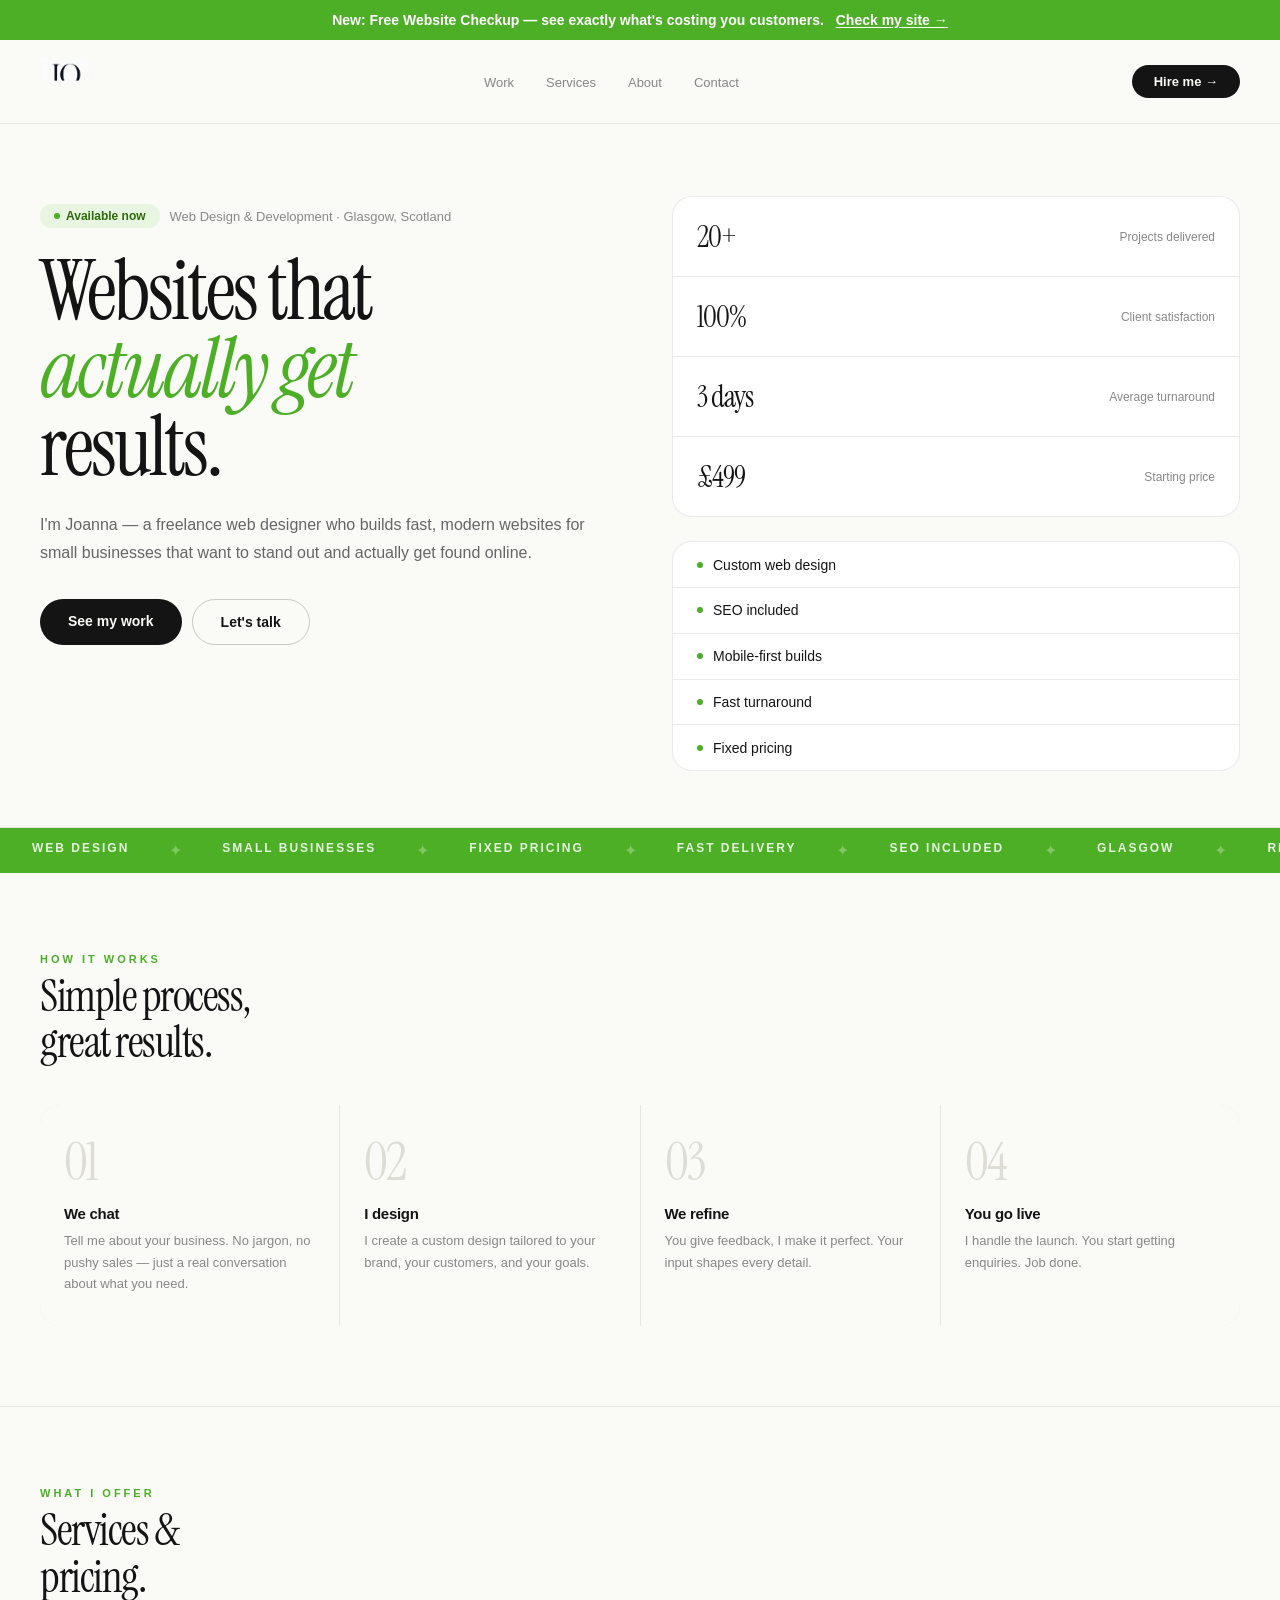
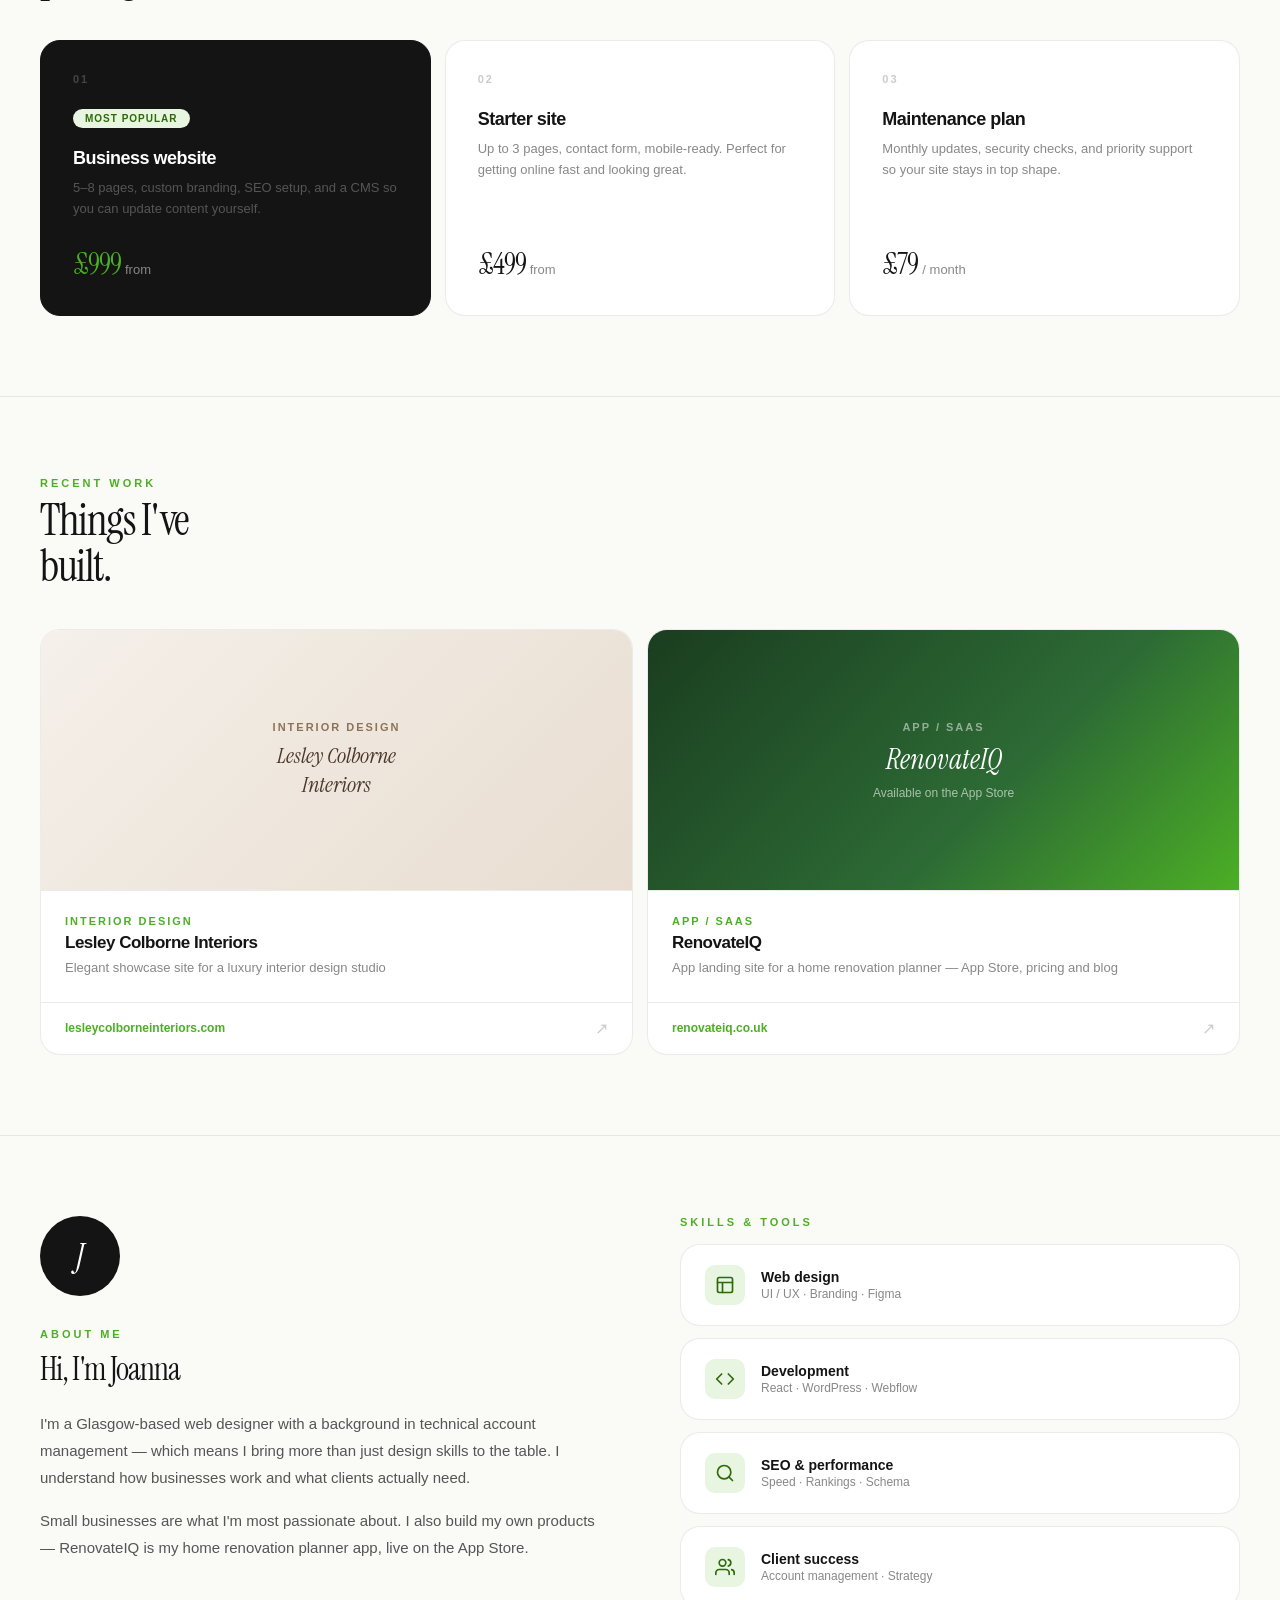
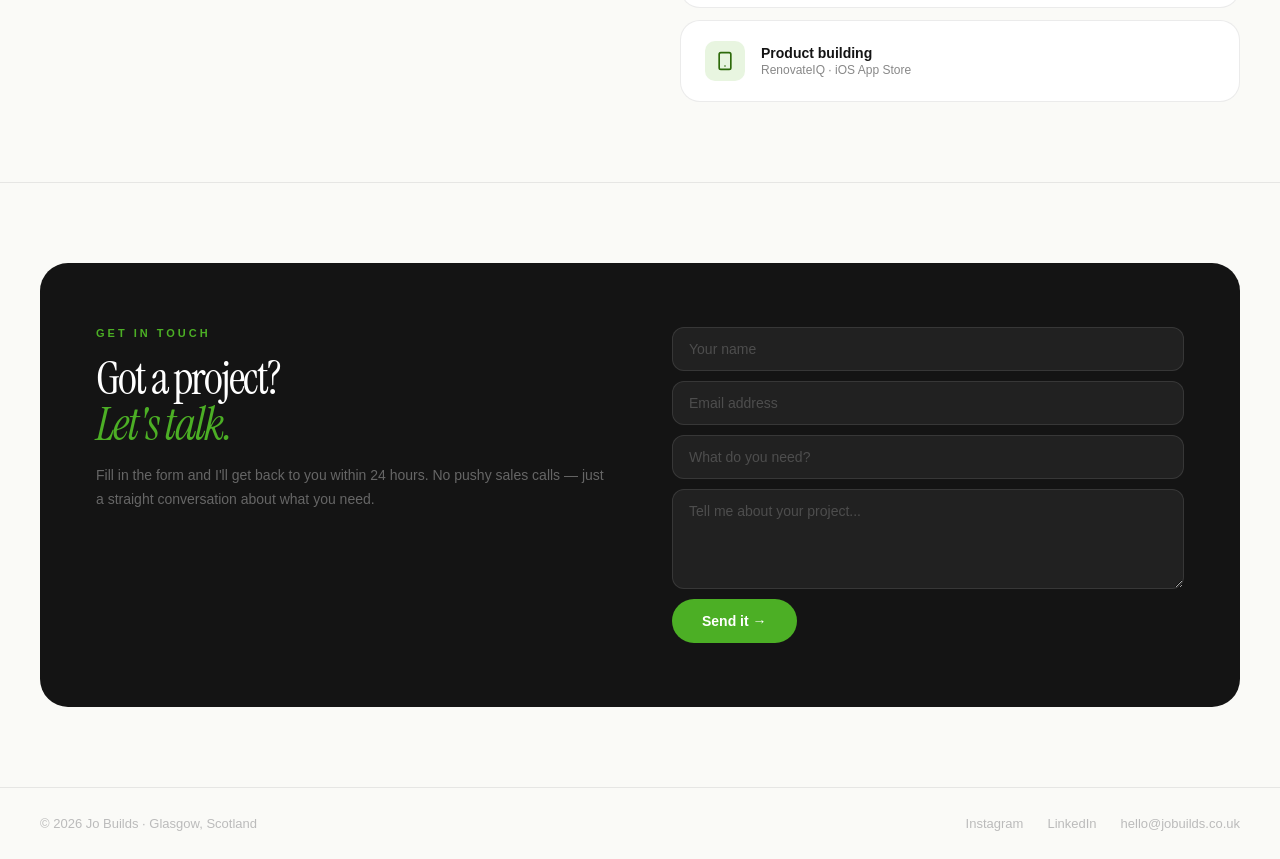
==== commit 52e9f718: "Update index.html" ====
--- a/index.html
+++ b/index.html
@@ -418,7 +418,7 @@
   </div>
 
   <nav>
-    <div It0+uFM2fO8Xd/9/9w+fIVI6REqu0xFmkuqhQdYbldXV0cPHiQ559/ntdff5Xdu3dTKAaZRX31kMT7a0+Tzxm0iuXk5CRvvvkmv/rt70hiRax0dpAKvCwFwfMFhcB4zvr6+ti1a5R9+/Zx5OhhnnvuOcZ37URbV6s2efmWldcuJQRp/vzt27f53e/e5s033yRK2mG0Ng+7I9ROtPP74jimWCzyxhtvMLJjJyM7tqfP/O7ho1JK5ubmOH36NG+//TbvvP0e58+fT8P2C1QbTXwv4OrkdYrFIuWuEuVymSeeeIKZ27O8+OKLVCoVCqGH0saT6XlBlqMpSHOlgwJBEDA7P8f777/PT372C27fvs2rr77KxMQEA309RmmX7TxB3/cR0oyVLQRmhDpJEptn98UXx/nVr37FF1+cYGZmhitXrrC0tESxUEZ6UE89xr29vfT2dVMsFtmxYztvvPEG3/72txkY6KNYbOc1ZrUNRDuPviNCQUArSrh06Qpvvvkro3BXKgxv38bN2TmColHgbUSATsMpY62QNtxSGiV+dnaWX/ziF5w6dYre3l5efvllduzYwdjYzixM/o46iPfJ3cInbW7p8vIyJ0+e5Kc//Rkffvgh169fp16vm5oMxSKXL1+hVCpy8uRJbt/+Ft/61reY2DOOlJJmMyL0V1daHhQmTUHRara4dOkSb775Jh9++CHL1TpRFGe5tfZ3PWFSeYKggC8F5WKRkZER9uzZw+HDh3nyySfZt+8JKpUSWgc5BcVg1lS7ho71ZlnDy4ULF/jRj37EW7971+xjSWfoq90bzJspgsCMY61WI4oinn32Wf79v//3DA4Opt46jZdGGAV+gUIhZH5+nt/+9recPHmSbTtGabViKpUKe/bsyTx80rPnSFqTwIYpCx+BCSeu12v87ne/48MPP2byymXiOGZ4aIDdu3cTBl47b1zKDuH/9u3b/PjH/8Lp06dpNI3CUa/XiWOz/kyxL4lSMd1dPZhCnCGNRo1KpYc/+ZN/Q//gEIVCAd8LsZO4I2w7PceuXb3Om7/8Fbdu3SKOY/74j//YKO2RMbqJL7EAVnor295aWFhYACnp6uoCYG5ugS+++IJf//q3fPDBB9yYnqHZNAagKIqyFKVisUipVGCwv5+xsTGOHTvGM888zbFjxxgb24EQxgud97BrrbPaK/ae/dQoqoHr01P88z//M++//z7NSGV7hN3ThTBdPGyhvDD02TU2yjPPPMOxY8eYmJhgx45tRunTEik8dJqSkXW+SK+l1TJe7F//+tf85q23uXr1KlJKduzYRjOO+Isf/lk2JungoQGZGRnMuaFIi7OmxvHp6Sl++tOf84tfvMnS0hLd3d3s37+f0e07GBwcTivEt41AUasFHgjfw/MCFDC7MM8HH3zAv/zzT1hcrmZRZUmSIIWPH8g0rUhRStN3uru7szX24osv8ud//kNjfCq30+5sCHveSH3x4mV+9KN/4uqVa0hPMDo6SqwVzz/7HL29vbTrUQhTZV+biD8jlgiSOOb27Tl++a+/4ve//z19fX18+9vfZufYLorFYlakV0sP6flIz2dpeYlPPvuMv/2//i9mZm6laRXtCBhTAwCUTkDbtC1NouKc/GTmVV/FOC7+8i//krGxMYrFYmaQsJ0jHI7NhFPaHZuaVquVecErlTIAN27coNUyB+/x48f53h9+l/7+/jsEaOuZWV5e5uzZs3z88cfcmL6J7/ssLRlhulqtpnmM5m+zHM/0cGq1Wty6dYvjx49z5swZbt26xcDAQLaxe9KE0lnFzypwWmuWl5dptVq0Wi0KYZkgMIW2rHcJZObJtdertWZpaZlGo5F5p63n2b6vFcoAmo0apVIXzWaT69evMzs7m4bmmTDTrq4uk8ueKkZRFNNo1LMczg8++IDJyUlu3rzJH/3R9zh61EQeKCXwPLnu6tW2uIsVyltxzNzcHDMzM0xNTTEyvMMUI0usVTyfw+ixWF+k1WoxPz/P8vIy09PTXLx4kZkbN3nhhRd46thRo7ALTFE92VYS8tEP2dilc6parbKwsECx3JWGwJsoCFs8KQtvj1tZLurS0hLz8/PcunWLer2eKhN3Kuz5ebi0tMTp06f5xS9+wW9+8xvOnb1AHMf09vZSLBYZHN5OGIbU63VmZ2dZWJwnSRJu3rxJkiT09vYyMTHByMhQprwEqSIXRRGFIDRGn8DM4UajwczMDDMzMywtLXHp0qXMe2iV5iRJIK0aT/pc2pVzjZf35sw0N2/e5H/+z//Jb37zG6anZwiCgMUFE8LY3d1NEAQMDsm01aJgYX6JywuXOX36NHNzc9mcGh4epq+/pyN6xSpDNpfS5uQnsVlzi4uLTE1Nsbi4SLPZ5OKVy8zOzrJ9+3YGBgaoVCp3GJay90+9jbVajatXr3Lq1Cl6enoYHx+n2Wxmv6vWN7U7n7XW2VzQmsy79fOf/5wPPviA9957j+vXr2dene7ubgDOnTvP1avXuHnTRPBs376dwcFB+vp60jX/MHMqJUlsWm+Zyu8JszdvMTk5RSsyYc6tWGUGHa01gdduCai1plWr0tfXx9mzZzl+/DgXLlzgm9/8JkePHqW3twfp+Wk1n7v3ZTZeX2OUrFar3Lx5k9nZWYrFomnPmH6+VYCz8Ne0CGh/f1+2nrdv354pZc1mM/[base64]/qQqcRSRcuXODdd9/ngw8+4MyZc0xNTbG8VKVYLKZKegkpTQE3s9/[base64]/fee4+uri5qNVNfxkSUQKxNFJ9SiiRKW6PRTumSwozDzI2bnDt3jkbL3G+t2shSF6w8hVAUPBOq3tvbS6PRoFqt0tPTw/e+9900HSzLDMnuPW+0WV6qcvrUGS5cuADA5599Qa1WQ8ea119/NXOGrJxLbc+5kc8+/fRTfv3rXzM8PMzY2JhZK1JmRukoNpGJ9jncvn2b48eP02i0srQWI4/5mawRx3HH+jepQDYqwaznpbnZNGJgIfPYW+P83QyyDsdG8sgr7Xc7UCxrLbz1/[base64]/[base64]/z5ptv8tvf/pZr166hlGLfvn08//zzvPzyy3iBEWillFy4cIHfvfVbTp8+Ta1W44MPPqDZbPJv/+2/pVJ5LlNIrcHIjm2lUiFKq0vbXPRCodCRu760tERvb292bUaBCNCqsyK1FXDefvtt/vEf/5FTp06zuLhIGBbYvXs347smOHDgQJa2USiF1Go1pqen+eKLL/jwo/e5fv06Fy9eJI5j5uZu87/9b/8bvjfA0vIS3ZVu4iTGz7XrMTmdCdKTiERktSMGBwdZWFrm1uwclUqFC+cv8vOf/YInn3yS8fHxTHGPSXu6p8UhhRBU63W6+3rNXtBsZpElcZJQqzdN6H8rxvPXF35u12QctQvhmXnvcfHiRc6dO8dHH31EtVplbGyM119/ne9///uMj48zNTXFW2+9zY9+9COuXLnCe++9x8BAH3v27KHSXU4LcbXu2MM71uFX2L/z3m8bwm3Xued5dHd3c+u2MZDsO3CIJ598Ms3Jlght1u/i4iKLi4tcv3KZubk5rly5wo0bN7h6ZZIzZ87w7LPP8hd/8efs3jVOIfRYXq5RLIZ4nqTZamY1PqTwszz0atXkPRcKBcrlMrVaDekFPP/88+zZswff92k0GgRBQKlUYmFxDltQ0ox5wK5duxgaGqLRaNDd3Z3zqhplJopNCPP3vvc95ucWuTk7x9tvv80f/MEfUKs1qC9XGRjoQ2AiqOx4IUhzdM3YlYolfvGLX3D8+HG0NulG3/jGN9i7d68puBaZSvhogUraecNKKWq1GgMDA/T29hLFMDIywtNPP01vby+2bR4YRU2KzvXZ39/LoUOHslx5Y4i7s9icEB7NZj37O7vf+X5IvR6lBokoNTq3i+1l95vOhfwZZ883mzbkBe0c/UtTV/jxj/+F//bf/palpSUAurq6eP7553nqqac4cOAAxWIxy9G+ffs2V65c4cqlC5w5c4br16+zvLzM1NR1Ll++zJ//+Q85evQIQRCwvLxMV1fJFPPzw6xwqrnGoMNIYXOiG62EgYEBduwYZceOHVlYdTMyBmDreV6Ym+Xa1UluTM9w8+ZNAL773e8yMjKEr33CtLCixoxPlESm97cnqdVq2DayVjldXq7x+efH+eDj33Po6DECaQzlts1jKzZRddJ2GcF0cEHC9MwtfvKTn/H558fp7uk1SmexDFqkZ5Ii8M388KUpOGd7wZtIkoBGw8ydOI7p6upicXmGwcFBXn/tKNu3b8/SzrTWhAUfHbUIwyB71l1dXTzxxBMMDw+nc8EU7fQ80xYyXyi01TLKrUmVKhDHxqP/5ptvUigUeP6l51PjSA8aU1dmubpIpauSKuEhy7Vl0JI4UpRLlcxJ4XkeUWL6pEvpo1TaUs83qYyHDh3iP/2n/8TNm7dNXZ+09knUillYWGB6eobp6WkKhQLLy8s8//zzHDlyhMWlBarVKtaAWA6DtKbISFrTIMwiz+y620jWkt/Xmzy10fe3Xh62/rYZx+eRV9ofx4fyIFnz/h5myuQDoBAWqNVrxLGiu7vC+Pg4e/bs4dq1ScrlMjMzM0xOTrJ37wSwoj9nmo+1uLjI5OQkcazwPD/dtKHZbHH9+jTHjrUy4SQr2JVu3HEcc/36dWZmZkz44/AwL730EmNjY6ZPeNIu+JbfQKyABmnl4ILPnj17ePXVl9m9ew9BEGQFsayQFoS2YqmiVCrR3d1NHLeyojD5EHz7Wq/X0ZosDzMIAkZGRnj11Vf5/ve/nx3USikSFWW5jcvLS5w6dYr//X//P/jiiy+Ymprm+PGTnD17nqNHDyO9NM/Ou3cYvLmO/BzTK39h1QgI+7fFYpkjR47wZ3/2Zxw6dCi7V9u2L/BCqtUlGo0WZ8+e5R/+4R+yfNQ4jgk8j2KxyDPPPGVCSOstyl1FCoVCllqxGtbj7Ps+O3fu5IUXXuDZZ59NFcF2TmijWe+4bt/3KRQKlEqmeJInNFJ2ehKsMp8kCZ999hmnT5/m9u3blEolXnn5Nb7//e/zwgsvsHv3bm7PL9BsmGf8zDPP8Oxzz/C73/2O3/72t5w6dYpf//rXPPnkkxw9epju7u7sGoRIl67I5RzqzurGKz0cd3zfpoAkSWY4KhbLfPLJJ7z55pu89dZb1Gp1BgcHeeWVV/ibv/kbDh8+bIwXPf0USwKlYXbWeMO/+a3X+PDDb/DjH/8TFy5cYH5+nvfee4+RkRH+5t/9WyqVCq20SJkdX+ttt57vvJJg76m3t5fr166xbccOTpw4wbvvvIcnfSb27E5rWSQd9R6sVxWgXC5TLBbNvJLtytAPivxczo+z1sY4dO3aNW7fvk0Yhrzyyiv8+3//7zly5AhB4LN9+w7CoMSVy9e4MX2T69enuHLlGrdu3WJ0bIeJklll/naspy+xf6+2/vLRRNYIJKXEC02aRXd3N7t27eI//sf/yFNPPUUcG6OEnyp2jUaDenWZqNnk8uXLvPnmm/z4xz/m008/YWFhASEElUqFP/k3f8zOnTsI/AJx2sHAtqfSWoNuF+/Lh8Fbb+aL33iBH/zgBzz33HNUKpWs6GcYhlRrS+i0Urf9G1tsMAz9zGNmx8D+f6VS4cknn+S9dz/gyuR1wqDAhTQH+4mJ3UA7196eA4k26SxeutYXFpc4d+4c8/PzxHHM+Pg4R44cYWhoxERIKG3aoaWh/zan2Xq424WuWuzevYfvf//77N27lzAMs1z6REXoJH9/Rmnu6uqiXC4T+l7Heu6cg+1nbc8Fm4pgFRIpfWxByLvNm3way2rrp9VqMX97kffffz9N8bjN/Pw8hw4d4gc/+AF/9Zf/lv7+/mwue+l+HceKanWJ2vIy7733Hv/tv/033nnnHarVZTzPFGPdsWMHQ4OmQKdt+9ie9mlHi9z8t+MrhCAMQ/r7+/lf/9f/D0888YQpOthqESvj5TfRGw0+eO99/umf/ol33nmHmZmZLDVpZGTEjJMooP07q/Lb9VIsFtNc+Hb0040bNzh/3uTW7909BpiaPO18a9JaLMYQpLTZwycnJ5mamjJrq2EMjXezjptIE4HWMWQG9TsrppfLZfbv388f/dEf8eSTT2YRUqbIm0SqhFKpmLVd1Nq09ezu7soU9XtRrzcJgkIa0WjSPHRNc+rkaX7+81/y+iuvAsaAo6Si0tVDFJuzJlaKVsvs08VikXK5TJC2yItjU//El152Vlv5LAxDnnrqKSYmJvBTI471tEetmKtXr/LLX/4rv/zlL6lWq4yPj/Onf/qn/Mmf/AnSE9Rqy5lxu1I0n9fd3U1PT0+HHLgZWFN+f7zVlzV53PW31XjslfaH7Ynf7KyttG/u+7OeJCNoFNi2bRvPPfccn332OUtLS9y+fZszZ87w2msmv1ykRWykTPO9E5i6foOrVycJgoD+/gHm5uaMR7rV4vjx47z22itZkRfbms16PJaXl7lw4QKLi4t4nseBAwd48cUXGRwczFVXlx3hcyqtdBrHcSZoCiEYHhlk7xMTjO/anQqRJq/WFC/L3bM2HZYAwrCEEGR9ay1WMDOHrSl41Ww2qNaWSFQ/fX197N69m0olQClI0qrIRnCGgYF+hBC89NJLXL9+nbm5OS5fvsylS5c4cGAfXYXSl6ouvJbSrnM5zO3rbguZi4vzxtAwPMzI8GD67NJ7lBD4kijuoxhIjhzaT1epgNAJx48f58bUJD+/eYtSqURPTw+jozuzcQ8DP1PKjaesnTRthYA4jmnW6/RUKkyM72LP7nHC0COO24YRG5YLbaHLzi2tNEHRVNpvh2a3hYxms8nMjLH4R1HEjh07ePnll3nhhReYmJgAYNtQf8d49fc+Q09XhahRZ3ryGktLSyStJiqKEUrj+WCdw0orpGjPvJVrfWURpZVjbwXwVqtFqVQiSRIuX77Mb3/7W6ZvXKerUkJrzfe+9wf85V/+FS+++CLlcpDm1bc/p6e3gpQ9BMEw/f19lEpF/umf/okPP3yfmZkZhBC8/s1XOXLkiDFgBab4mW0JZ/J3E4RopxsoAQpBFCWUSl2M7tptwuQvXuYf/uEf2bZjJyPbt1FQKit8FgR+VgHY8wKCoECh3EVQLKX9v700eqSziNV6yb+PLUbXbEbUajUWFxfTKBZjTHviiScoFn2aTbPXTEyYyIX333+fGzNTmTczDEPTf5yV4cGdNSXuR2hZqahrbWp25D25VjEKw5Bt27YxNDDA0EBfprTbZRSVSyTdFYSAiYndTEzsplKp8H/87/9flpaW+OzTL5ibXWCgb5Bvfet1RkaGidIQVRP2n3p3c3NyZdsmk9PeYmh4gF3jo5TL5Q6lKYp6OkJd88/D3k8QmvmQqIggVeRNkc8nOXz4ML//9At83+fzzz/nxImn2b93j4kEkR5C+FlUUGZMEiY3+dKlK5w6dYa5uTlKpRJPPfVMWoCrL/v9zjnipYqeyT22Sl8UN+nu7mJsdJTRnTux7Rxtpwq793jCpCvZauQmIqZF4IcIoTs+M69wtJX2AkJ4xHFCFMUUi2au3o/Ma/c9W4PAeq9/97u3+cd//DFnz56lUCjw1FNP8YMf/IAf/vCH7N69u2Nu+b6H0glSGqPOzu0jaeSZYnFxgfn5eW7cuMFvf/tbxsfH+f4f/RF9fT3UarWsE4BZx2TGkCzsmbbSXimVGd2xg4G+HnZuH6FcKdBsdrYVbDQajI6OMr+4xOTkJJcuXeLzz77g9OnTHD16lDD0SdAk2uRir1TcMyOBZ1rPBkGA7wXcumlkkosXLzI2tpNYK7xE4/sS8DK5wRas1VqwtFTjiy9OcOHiJVOYFdOzPVYtFJpYKxK0EdiFaOfXa9L2bsZ3L5TGlnbRWhO3Irq7Kuwa28nu8bE02sE3RQR9iac1QeDhr6idoTXGUOKl0QB4rNa0OoqirKipVbzn5m5z+vRpfvSjH9Hf38/Ro4cJw5AgtAY0U6A1tqlaCEqFEoUwxPc8JB46UQgNge+RKEmQrvEkSWhFEaVCQN/oTppxktX18bwA3zP1FU6ePJ1FBFQqlTSypYKQpN1NPGPwyxXatcZe0/[base64]/3Oz7BKu+/5tFpxZpm2QppVLs3vGiXLpDB76WeYvOT9+w7SXenl5sxtZmZuppZ+U8Xe8/Wa1eNtQZ3cdzp+rnKeXyu4WU+Th2BwaIj+gV66ukrpfRtB245HI21dFosQ34dXXnmFQqHAT3/6U372s58xNTXFm7/8FTt3jPFv/vj7lMulLIfbkjcsCNqe8HxLKyPMeJkQa8ZdUKkYQcPK4PKO4TABivkCa9YjlSRJll8uhCnSc/jwYYaGhvA8054oSUSmADca5jlu3z7Ct7/9bSqVCvV6nWeffZZCoUAUNxEyzD45iWKkb/LSV65zm6e/0sPeVtx15plcXl42IfZRxD//8z/zk5/8hGazSblc5qUXX+Gv//qvef7551FKsbhYp1g0VZajyPRGLhTMmqvVGmlI7HMsLMxRrS5l87BarVKr1bKq1XYcrYKRV9aE8LI6DLYy/bPPPsvHH3/Mhx9+yAcffMCBQwcZGhpi165RRkaGszG38996S/JesZVeKFOwSIO4uzvpyxh9rQfRrl8zd3XmIbXPw+Qkz9Pb24Xvm373Jiy4lta9KNHX10+p1AVaml7ivokkyH/eV+Ve96IFpvhWzhtrw9AD3xjPBKlxUYEXBijfhGB3dXVx5Mgh/uqv/pJ6vc5bv3uHS5cusby8zL/8y78wMjLCwMAAvhfieTot3pmmlqwYo/Y8MD8fHBxk165dbN8+aPZ10TZwlkoBSXJnZIYNBzdKEkQ66lBkbWHLJ598kiOfHWdycopr165x6tQpvvvGtxkq9qXzRGbjIH2RGlFgaWmZc+fOMT09TbPZZHh4mOeee46DBw8jpfFO5q9JiM5yb/n7LZfLlEqlzJBhvbfWOBYExuBKYsatfR54QAC5Qm2rKe15r35eYTXXscLcusKos/J6M0N4Gu2gYs3169P89Kc/5ZNPPiGKInbt2sW/+3f/ju99z9SysF1djIfUFBE0e69Rtur1BqVSke985zvUajXefPNNrl27xszMDD//+c/Zu2cPL7zwjey55s9BrdvdUGwXCS+9z0IhzNKtTDg6yLStpUz/TnoCLzCdYK5duYyNqrh86Qq3b99m165dd10vmGXQ0dKzr6+P3t5epqammJ6e5vz58xw4sI9yuUzBD9Joh3aEkUAQJ+Y5XL58mc8++4xbt27R19dHuVxJ096aqYF49boF9rOtjJCNkWrnuVujdldXV2oQlAjPluptkyQ26ib15eSiLPJkkWiiXUgyjmNGR0cZHx/n8uXLnDx5nI8+/JidO3cyODhIID26ukq0WnHmGBFKZHuklMbwoWQ6NsIz6V/KGM49oSkWikhfpkbxiGbLePmTVOZTKkFps8+XSiV6e3tZXl4mDMM0Bc06SIyhWGJSUOyZYee4neeNRmOVlrJfL2udP4+39rI2j7v+thqPvdL+sD3xm521lfbNfX/[base64]/6YdkLjHqdDpQc89sTv+lRWO0hrPswK1n1bOb2TF7oxnXyE1xJFphddV7sreRynoKpV4+sknWZyf5/TJU8zNLnD27Fk++ugjnn3uaSYmdiNFZz976MzNtwp1q2VyA82XhyeMd1+KdnhppsTnpJu88Ov5nVq8VQo7jSai428tfqoIRVGC73uUij5J4oFOOLB/P3smxtHaFHvKcoARkClxKgsLXPk5VmnPWk2tuEY6DEEe1WqdGzdMnYOpqSmiKGLnzp381b/9Cw4fOYjnC3Ss6ekqZXaqIGwrIzL1YMSxorunixdfep5d46NMTk7S3d3Nvn37srkmc4YgvcKTrKVAy07v6/DwMPv3H2R4eBszN28zMzPDO2+/x+7du/E8wcjIMEEYdhSRzHtKpJTIwEemnvgHedDni6O1jWvm823ru0KhQBRF3Lx5k/Pnz2f95q9fN+24Tp06xc2bN7Mq7LbPd9EKt8K0Z+rkTuXqfsgUMS+ANE7Ievg9z0PFDVqNJlGzAdp0LQj9VIFMIzz8QBCGZn1Wqw127drFX/7lX1IqdvG3f/u3zMzc4v33PuQb3/gGR44cYmhoMEslUSpC4KX3ZrgzLxuCwCcI/NTzF2WeZvtz37/TqJjtmWl6lJQQBr6pc1IwSkKz2eTYsWM8++yzXL8+TbVa5eJFEyLfP9CNL70sxcJ62M17mwrpFy9colFvohXs2L6TAwcOMDQ0hEojk6wSkF0rNvw/3T/SquZSeAS+pFgMTTeRdHx8CXErBs9HKGXODGnWrUrirJWVOVNE7lxoY+aHaX9lritfYXv1ebNS3rHnjo3ayadT1Go1Pv/8c86cPE2jamoRHDl4mG+99k3Gduw0RmuV4HsenhToJCJOFNKD0JNoaZS2ubkFuru7+eEP/wRQ/Nf/+l+ZnJyiXq/z4gsvcPDgwbRGB2itsEULlUrwpGfmUd6wpRSekPRUKgz29xOGnvHEpt7lODYpTV4hoNmKGB0dZWBoGKRHdWkpK+i6b98+TJVx0AiUbkdg2bQC266wXOlmdNc4/b2mx/js7Czvvfcee/bsYf/+/Xh9PcRa4afz2PYa1xJarYRPfv8pp06eJkk0e/dOMD4+zhdffMHs7GwWubVa6pBIg8gEApRGq3Y0gYojqksLtBo1hE4IPEEQSKRn1nOiE0LPy846U/LFSIQ2Es0YQJPc3tbu0w7KRLl4IDzJ4PAQzz33DBMT49TrVU6dOsW//uu/mg44L77I9p3bEcLLjG/W+INqp2mFvk/o+UgNXrp2hR+QxK2s733oB8TotBNAM907fAI/IEk0jVqN+nKVpBWRtCLiZou41TKBAtoYKnSSEMUtimEpKz5nz1Hr/LDGhY3kYSvtj71+84jf32qsrwmzw/GQsQWmrFdQSqNQb9++nb6+Pnzf58qVK5w8eZLFxWp2uFmuXbvGpUuXskrC4+PjHDt2jPFx01Zpacnkdi8sLGTeV3vo1Wo1Ll26ZEKUU6/P7t27c3mSq28aWdhcJhin+epprrbJtSb7mUVjipkprbL/t0gpkUJmnuK8xyGrBJxW5V1eXqZWq6VtdqDVUjSbiiQxYbvNZp16vc7i4iLT09PUao2scE1//4BpJZQWrHkQ2Ou212pzLG2fejDth4IgVWQF+IFMq0e3C+sIYcarXC6ze/duDh48mFZeb3LlyhUuXbpEtVpdxauqOryVYCoD51tNmYNbZxEOWps8xLwhxY67VQrzFf07nn+qtAVBwLZt29i2bRtJknDx4kU++uij1AtZo9mMsmdoP8PzBOVymb6+HgYGBhgeHs5CGkulEmHYDmW2xYOy+ZOLarD/tgrlyuu0v1evN+nu7mZ5eZlTp04xOzubFVV67bXXOHLkCH19fW0FMRW2WpGptJv1WLctmHwTnrh3715ee+01fvCDH/Dd736X7u7utHBTQr1RR2l1h8HLzA+vY97ZdkVCCA4dOsQf//Ef09vby+TkJD//+c85c+ZM2kZRpHPKCHo2lNLONTvf8u/9oA50o7i3jTlgPt/2LN65cydRFHH27Fneeustfvtb0w7rww8/5KOPPuLkyZOA5LnnnuPpp5+mu7vbhFCviHK5Y56tU2Ff+Z75IodCiKxYV5xodGJ6iKONMqDiCK1iolaDOGmRqIhKpcyTTx7jlVdfYmxsnCiKmJ2d5czpc1y7dp1Go4nKlqHsqEIPba+w/bd9Zmb9mrVvQuHbES9xEhMncTYHbRqRXSOJas8xUz1eZv+/Y+c2xsbG0hSRmGvXrpme62nNE1vsEYwgr7SiXjcpL5cvXwagVCqxe/fu1Kvcue6SXBcK+/3sunItJk3LUKMERlFMrVajXo+yQnL2vrPoKt+nUAgoFIJV17x57QzRz7cyte9zh3c2h/1eXlm372E/a35+nnPnzmUG466uLl555RV2796dFcM0hk1hjH7p81AqBqHQmPOqq6uLMPQZHh5O6wIMUa1WuX37Np9++ilXrlzpMErYOZAXX4UwSqs1VtoChMViMTO42uJ1Mo068wWUCsV0vXk0m00WFxe5efNm5zlCe7/Mj5cmIUlb2NlaMocPH2b//v3UajV+9SvTxmx+fr7j763hMkk01WqN8+fP8+6773L16tWsENzBgwdNHnga+t1+fqLj+ax8/tBW5LTWVCoVMwael6ZXmJ/7Hvi+R6LibO8Wuf98z0+f3+rV+/NGVZvTr7Wmv7+fl156iZdffpnu7m6mpqb4xS9+wWeffcaNmdsEgTlzksQo2gLZcQ9GPghSo4F53r4vs7lkO7wkSYKKTaE6W3tISggCkckvtnCsLdgaRfk1oDOZyXb4aa8dnZ0nDsdm45H3tK9X8HocLTF51ry/RyC6JI5jCmGQ/r+mXC5z8OBBTp06xdSUycc+e/[base64]/+Q0LCwsMDAxw9OhR9u3b1+Gl9L37tWSu+PeKP88rvDYs3RMCFceQhrhpUg+C0MStZhbq5/s+Ko5I4oie7i7GxkYZHBxmebnG5OQkFy5c4MiRw/[base64]//79Jp/Yk9guhVZJX6nUPOg9XymV1dIAsv7xlUqFo0eP8vzzz1Ovm5aMb731FtPT0wwODtJstvj0k+MUi0W++c1vpu2mxnNCMFlNiJWediHyHq+1uZvCr5Eo3VZKbKSN50uiuEXgSXwh0CJNaVCp4qIUidJp9IIxKKnEjIXN3T9z5gwqNr3XL1y4wNjYTrM/pUU1Pc/vUITsfDWebUVY8NM0kjiLaDBe9LbXMQxSAyq5/G/PGqlUVu26FTVSBUTRajUpFkOiSDM+Ps62bduyNJbLly8zNTVFX09ve3/VIvM22xoqZ86cQWvBE088weHDh9M+12RjKP228SF/jyvnTVepAErRajSIW83sORSCgDDwiCNzfsRaE8ctZKpMWKOUWDG/V77/yuJ+2TXcZy67NTRYpT1JEm7fvs31a9cJ/QK+DNi9a4JnnnqanjStJ/B8VBIhEfjSww+N4q10jE5itFIoJSiXfeJYsLCwQKlUYv/+/Zw5cwYhBBfOX+Lc2QuM75ow+5ofYm3ZUgpUkiA9D5Feo04UcSui1azTatapN6po3YcnjewgJEjjN0elBvDqcj0zMoTFAoWSyc22iuBK8mNtW7+1WqaY6Nj4LhSa06dPc/z4cd577z2eeuopdu7cbiJZfJkZe2u1GlNT07zzzjt88cUJoijhwK5dHDp0qKNgXP453rF3KYFIc9rziq8n7JcgajapVpdZWlqgFJcIQi/dp31i2kUXrQF9ZZRY28Ouc0q8Qkjb+zwmSSIajRoKzcTePXznO99henqajz76iE8/[base64]/x44djI7upKurwo7tI1QqFWZnb3Pp0iVmZmbYtm0bQWBCohqNJrdu3eLChYtZqJRtodbVZUJCg8AjTsxBZ7FlwaT004JDPqYAkGJ+3vSetkqfzam2OVW2f6rv+3R1ddHV1ZUVQtJag2fzPm3uuimsZUO7rNDbaDS4du0an3/+OTdnbqfeslYatdBkeXmZq1ev8vvf/54vvvgCKeHQoUO89tprHD16hHK5jFImr18lq4f/t7l7/+Xsulf8f164KBRCtFZEUdoHOkir8LYaaVsySRj4RJExgNi+tUNDQ+zbt4/t27czOTnFzMwtbkzfNJ6rWKNUizAo27rqwMpQYtN+Tsq2h2V2djYzWFhBwV63tbxb5RpyCpVn811tsaq2ceL555/nww8/ZGrK5M1+8sknzM/Pc+rUKZ55+mkG+kxl5e3bt9Pf34+UkuVane7uborFEBHLLAdcq7YSYnMJrXCVF+yklISe35FTje70tttn4HuSW7dmiaKIhYUFGo1G6imfyIRHK8jYFoUmDN3Uc6g16pmSaoR7+xwDisUy9YbpiVzpqmS5tkII4iTu8Kpm15Ybc6UUS0tLtFqtrAe253n8xZ//OSeOH6dWW+aDDz7ghReep6urQqFQJAzKRFGMJyS+F6CStscwP0b2OoxSdvfZvZY3u/0ckswLlimUqffwxRdfZnZ2np///BecOnWa69en6OrqQkpJb88gr7/+Ot/85mvs37+fYimkUCji+7TbrNHZj94WPrRTW9+n4bXDuJTVFkgNT2mF94If4CFSgV6lKRlBKjxrtFZoKZFS02jWECLA90PCUJtWcfv2MTIywo0bN7hx40ZWFTt/DUqptEK16dOezXMr0Pt+VgdgYWEh7Qhiq7rbMVjOvGrWGGhy5pMsTcr3fOppqogtEloIC1SrVQ7s28eh/Qe4evkiy8tL3Lo1w/Xr19m1axfdlS4aTROSH/gFms2I6elpTp8+zfnz5ykUChw8eJBDB/ZntS+EMK3idFo0zhpB8sYVIUx3bqGNYWtubo7JycnsXIjjCE+YPvN+INMOCKYtXrFYRHoBWsU0W60szHq1Z9z2xLajvjLj3n3Ml5WeduuhXFpaYnp6Cq0Turu7mJgYz3qLd3eXWVpeJgi81PvdzNZ7kiRZ/YRKucT8/Bxd5e60mOgo+/bto1yucOvWLebm5rh+/[base64]/T19PDcc88Sx0auMXUuvMwIZSJPksxIVyyV0po9LXNf0kvntUJISaPeSteNaSepEmPMMXn5xnAahn4WWWLvSQidpVJaJ4g1XnQYDx2OTYZvBG5jRWtjF6hmbUv+WoWq1vh7ty5W5V7esQf6ORs+/qnic4fD1t6/wpceWikEijAMaDUjntg7QU93F73dPag44dKlS0xNTTG8fRvlSpFGI+Hm7BzXrk/RjCNCz2fv3r340qO3p4vxXTvZNbaD2dnbRFHMpUuXmZjYQ093H81mi2Yj4uzZc8zemuP2zdscOnSQfXufIAw8ioXAWO6jyIRZ+QKtYpMrlQqgcSvClwFS+ESthKhV563fvceN6VlGRkYyAciGiLfzEk1/2ZdeeoGXXnqJ7orpsW68l+ZAMmNlvAVRbITTYtH0+9Zas7xc5b13P+Dc2Qv09PRRrVbTfuJeauSosby8nClEg4OD/MEf/AHf+973skJBhUJAK2pmlu18KJ5Bth/bqks8jRjwQuIkRgojlCth/tb3Q2O4UAkJCTKQNKIWJRlkSp/WmrgVIzGFY5rNiN7+Pup1Y3joHxygv7+fKEnwJUxPT6NihS8DCsWAqJVWKlfKhKynnuEkiUgwQsv8/DwffPgxtXqTt995DyllqoSIzEsthKC2XKW/v59vfvObPPnkUbq6uvADief7qRClc5XcTZiu0IpC4PPnP/xTKuUufvzjH3PmzBmmpyZp1Kt88fnneMIYaEa2beP111/nwIEDBIWQkRFjVDKhfhCrBF+aHHLPlzTqNYqlkinek+YGJkmC0BKBMRL5wscXvhEutUbSDkdWWmV52KVSieXl5Sx/slqtsmPHjqytXaNhKze3UwoQimq1wcLCEgsLS8SpoBWWisbLlkatAIShTxjOMzo6SisywpcvBVqZlj6tVgvfD4yAmFb3L5ZLJFoRFgt4gWRxYY7xXaMMDw/TqlX5X/7d3/Df/vt/YWlhmf/yf/4XJD7bR3bQ11PGlz5xnGT9g9ECraBc6jL58r5HQi6dYJU9sG2YufcGKdNw/EajRrlcIUnMug7DkGrVGDSGhobp7x8gaiUsLFTxvSIL86Yf+Dee3cN3vv064+PjjAwPUuoyBS4VEGuoLS0jlKlrUCoFJLHxFPvSg7RS/VfZw+2SVYnO9pRWwyiLoefTjGoUAqs0KPwg9fwL8Aum57nWMVFTUy6VaSWmMJVfCPGCgNHxXRS7ytRbTZpRi6XlZar1mpnLsSL0A6K4SaJUFj6tGnG29j3Po1Zt8Omnn+N5/zcnTpzKFEX7c+sFtXP6qaeP8fLLL6fRRVAqdaETRRIrAi9E64S4ZdpIxlFCV6lMMSzx3LNP8dFH7+B5cPbcaYaGBzhy5AhdlW6EF+D5IY2oxeLyMvV6nY8//pja8hLlYoH9T+xlfNcoAjIjWqFQMNKTUASFMO3bnqTRUyIL6200Ggg8Tp86y9/9X/8Pg4ODFItF6o1qmvZj6rAYY5dmYGCAV199laNHjyIRBGEpK7polBqRpvake32s8f3AFHGtNiiXy2nEQILvQ6tlvKQiNTYmaQ6/Wd9eNo/r9XqH99UqkEtLC0RJC4WiUCowNj7GyPYRpC9ItCYo+Fl4uVGm04kqPEiNnErFFAoBYehnRcq2b9/J8PAIU1PTVKs1rl+fQmuyQm6NZitLDTC7bVqrBEkrSvCDAsVSmVaUmLZikSYIBErLbL4nScLc3DyTk1N8/OH7XLpwjnp1mYmJCZ558hh93RVKhSCrbRB4Pq0oNpncSYSfdqkIPQla4QnQiUICu8d288yTz3Dq+ClarRaffPQJ46PjvPTSS4BII/Lg5s3bXLpwgdMnTjN36zYvvPACh/YfYvvIDm5zAxUnxjMv25XhzXgKU6RGK7xAkugYL63+7gWSsFBAC5C+hwJOnDrF3//9/4933nk3my+tVqoEe+0oChsZ9NxzzzAyMpL2RfchTW9LEoXQEk+kFd5TI4InjfG3Ua8StZpIrejtrvDayy9x8cw5qtVl6tVl/uff/[base64]/T1dhMGPoOD/ezZs4czp8+xXKtx6eIVlp6r0t83SBwpFhcXOXf2Qta/[base64]/FC09e91WylOfwmjD1MgrS1GAgt0aLdsslGNfgF47mauXWT6vvvc+LECaIoMtX+A1vFuWy80HPzbN++nZ6eHnbv3k1vb29HEbp2+KnqmLdxHDMxMcGf/dmfsX37dn73u99x4sQJrl27xvz8IkmkKBZKCE/y+99/wu49xsP93PPPs2/fPgYGTfs+qTUiaFe51VrTSJVj++/Mg3zHiHfOoY7nkwrD1rthI0Bs1Ef79zo94q1mk1qtxk9+8hPOnj1PK0p7cPse1WqVwA9Nz+moSRiGjI+P8Qd/8AeM7dyeVuRtt+myhhGjLIgsFBKgXq8ThiFdXV1orSn4AXv27OGF55/j3PkzvPvO+1y9Osk///M/861vfYtmM2JiYhtxLDHt3Tq9Q3mUAG+dp7IJi/[base64]/bvp6e7i1ajSdDVla6HdG+V7b1JIhBSUy6ELPs+gWfSkgYGBnjiif2Mj09w/PhxTpw4xZNPPs2+ffvoH+glCHwWFqrUanVOHD/FlStXqFQqjI+PMzExQU9XhZtqChKVmzvGudbeh3PnrdBobHFakdZA8LA9zW/dusW777zfEZ1lUivafc8bjQaeJ3n99dcZHh5Oow6Dtns6vWNSA7p9lgU/wFZzl1LipWkqpWLIju3beePb3+TCxXP8+je/49Kli7zzzns89dQzKLWHnp5Klm6W9a9PnQt3iyBZSRYAoDvPqvZ8XUX+wAORdl3YjFqZw3EPnNLu2NTkc/Hy7aGCwAjv01O3OHHiBHNzc1y4cIFX63WUMsL09PQ0t27dytqRbN++nUrFhLYPDQ1x5MgRfvPr3zFz6xanT59mfn6eiYkJqtUqi4uLXLx4kSSJsjy74eHhrFew1qqt1GhpIgFSZdReY/5aldKpF2HEVKZvxpnXMoqbaeufIgMD/QRBYJTCXIiWXiFYZZ+THpL56rK+79Pd3U13dzdJsrLXuE+Y9iteXFxECMGZM2f4+c9/Tl9fH6+//pqpwNpoUCw9uOqpK3XGzsI5XiZkZD/TZM/chPy1QxpNeKyHUjorOma/bw/rVquFnyq0Qui01UtnLrg1WiilEJ4kLBay9/J8kVXTLhQKSERmtLEKQtRqEYRhWhzQeLM7lOc0pD5JErq7u7PCbmfOnOHdd9/l88+Pc/L4KWq1GmGhQKNR5+TJk3z44Yf88l//le985zu88e1vcfToUbrLJZQWSEyedxAUsmrpHfMhdw2ZJ/muCrupsG37mwNZ5XKwHjWjiOWLUBml3RTMevfdd/nd795Gpb13E0yxoMA349ZKc/KfeuoYR48eZef2kU4FcMWYrbx++5l2LQipGRzq58iRI3z72982FZbn57lw4QL/43/8D/7wD/8wVdrjrLjQymeyZvTXfWAiLHykFB2FDa9PTvPpp5/yj//4z3z66adErYRDhw4RhiG3b88xMzPDrVsznDhxgsNHDrFn7160hqhlQlk///xz/vZv/5Zr166xc+dOfvgnf8yePXvorpTbVc3V6oay+yGfs9uZ/29annW2y+uU4aUwylUrambja5+XbbNkIn+Wc3mzirAgidI1ppUwQrSW2f6VL0hnQ3sXFxcBiKJW1hXB84zxdGlpyRgP0tBt32uLNbYYXN7olJ8DUkomJiZ46aVXuHLlGpevXOP4FyeZnJxi167ddHdXsr+ZmrrB8ePHWVxcZGRkG/v372N8fDzLf7b3bpVbM3/b69BcQ/vfvu9n+3KhEHTsf6btpaBYLBCGIWHBN63DCiG+b6IMWq2YwO/co9vr3vzb7ot2b1y51qTwcoZV6wlvG2qssdz+v92P7R6RPdMwxKaHmCJ8CUEQZkZm+3lC5J+DiR5bLU3GzjubPmYretvxsa++b84BsCH8pgd8vV7nwoUL/OhHP+Ljjz9GaxNBZJ/P3NxtLl68iE5Ia+GE7Nu3j1deecVEWXR1dbTMbH9u5xmSj2Cz87erq4t9+/axd+9eTpw4wRdffMHRo4d58smj9PSa+XTjxgzT09OcPHmSGzducPToUfbv38+ePbvTLhzxHek8+T2s86GbPdr+zBrArUPA932KpTA922SWApaFoKctPG2UiO1mo5TpEtE+N1VmjLLh+fk2gFYesrngg4ODPPfcc5w+fZrLV0yRx3feeYcDBw7wne/Ac889TdRs1/TJzzdzDqk1a+rcOfc7jVXt76/c/[base64]/63QLpQZ8wODjEC8+/xLFjx9i+fXum3Ckdk8SaKDYVkK9evcqbv/wVs7OzfPDBB1QqFaQUPPfcM/T395Ko1SvH3g+dIfXpLeRSP+7qjaFTKJLSy9o9mcJSppaBFaw8T6QhxCVz4MctkjjA8207Ltserz2HWq0WQggOHjzIK6+8wr59+xCazNMehmHWdQBlCiDaloFWWPV8lXpf5B3CgRWerOGmWCzS29tLX18fY2NjvPHGG8xM3+TSpSucv3CBc+fOMTs/TxRFHD9+nKWlJZarSwghePqYCclPVEyz2aRYKKwYtxXeUN1ue3cvRdUIsebe7LV6npelTlghyr7nyoJ7lUpPWiTPeARbSWy8JDqtPq4Sms0m9Xo9m8v5579SQScnBFrP//LyssnvTXOXgTSF5CWOHz/OL//1X9Fa8+Mf/5jdu01OqO+Hd7RJepDKuiUMiyhN2vrJzLUbN27w29/+lp/97Be89dZb1Gp1nn32Wf70T/+U4eFhLl68yDvvvMPbb7/NO++8w/Yd29ixc6fpo5yGU1+6dInf//73XL16NRszU9W/vc/EcYz0vbUv8kti5+xqRp/OoWvPqTjNtw3DAiCIItM+qRU1sk4cSZIQFvxMwAeZGjgCEG1jgfFCt+dCHMd0dXfz/PPPMz4+TpLEmafQGELjTAHxfZ/Dhw/j+z61ei27j8DzO+bravfc1dXF008/zT/8wz/QarW4efMmV65cYd++fXR3V1AalhaXuXjxIufPn2d2dpYjBw/z4osvsm1kB4VCgSSJsvll5nmncifS+7RF1KxS1dfXx/j4OK+88grbtm2jUCjQaOauPy0oaSIzTMvSUqlEsxmlytVdIpx025hr10F+Ldjr6nDSr1CKLXml2q4/46EtUqn0ZFECJrc5oqvLv0Nhau+N7bVo57FNlZJSUlUmgscWqAzDkEqlnBkL7P7t2309G28vu1chRGa0bzQaXL58mcXFBZrNZmYEEsLMS0+YZ3DgwAG++93v8t0/+DbDw8Md9ULuNm/yDgXbacFEgSlGRobYvXs3/f39nDp1irNnz3Ljxg2e2LcHpXTmZLhx4wae57F//35GR0czY33eCL1yHIWw+7ZZSx01dVK5wM4vIQR79uzhpZdeYvv27dmzNZELbeORMRAV2b17Fzt3mnZ9mgSRtbe5s52gXdt2Xq3MSVdK0dfXx7PPPsvMzdvMzs5y+/ZNfv3rXzM2NsbevXspFYIOY52d91n3D+/eKop9Bqudffk5b+ejw/Go45R2x6bHHlB5qy7A9u3bGRkZodxVJLmRMDU1xc2bNxkdHWV+fp5r165Rr5uiXjt37qRSMVZupRTSM+24hoZMeGO1tsTtWaPkV6tVJicnmZmZodFosH//fsbHx+nu7kZKULaCsrahYvnDve1tMEqbUSi1FgwPD/Hkk8fYt28fUsos1NP22rWHTxB6mcIYdgWAan+Glm3rsLCt4IyQZKt7l0pF9u3fy+vffDXLiTSCTJN6vYFKFamFhQW6urp4790PuHDxHO+//z49Pd0MDvbT3/+UEYbW+ezaClP733mBJ/97Rogyz9gTphq/ShLiSOGH7VZrQggazYhqtcp8quSWy+XMqBKGIU3VGTa8Utm0oZ2e52VCzcGDBzMFwoQhd/aGllJSLpYyYa5UKpHo2MRZi04DRPv/JWFYzO7RKp87d+5kbGyMyavXOHr0KFESc+rUKT7+/af8/ve/59TZMywuLfCzn/2M/v5+RrebAogmV1yDlsRRRFhIw+VZXTm/01NEJviZcYFmM85SAWyhu9nZWarVaqY45J+dFaoKhQJHjx6lVqtRKJYBqLdM0cdatc7Zs2e5PXsr+2wbAWFzF1cKxkK0+76jNCiNRNOoVYnjFmHoZ5V+S4UCB7sO8B/+w3/g/MWLfPzxx8AIP/nJTxgdHeW5557DhpPezcv6IBBC0GrGCIyHt1qtcurkGX71q9/w9ttvs7y8zIsvvsif/dmf8e1vfwff9xkeGcTzBbdnb3L21Cl++tOfUu7qolwus2N0lMuXL3Pq1CmaTROBs2vXLsbGxgiCgGbTjF+YeljX6yfK/l4AUqCFKXUVq4REq+xLaAkaEmWME6ZrAoi0a4bn+SbnNX3OCwsLzC/MonVCpdJLb29v9uzsuAkhENL2XW8rZHGkMqXlwIH9/Jt/8wOeffbZnBHPKBrVajVTam00S09vJVNY4ji+oybBas8+DENGd+5ix/ZRlPoYkJw6dYZnn/0GY7tMDvT1ySnOnjnH1PVp5mbnCcOQw4cPp5FX5n3sHmPOqnR8VzFMZkZXKal0l5nYM87r33yVXbt2mTaXtu5D6ok3NUYK+L40aVRCo1ScVuy/07CqtUYLjaLTIJavQK5SxW+1aI3OyAA6/t/ieR6VSoWenh6uX59CCFPUq9ls0tvbRRQZxdm2erPh7O3PMMp1HLf3JPscl5aWqNfrxEmLcrmP3t7ejuJgec+unTNax7RajSw9yt5rvV7Pzg3jvY0Qwlx7qVRiaGCYY8eO8dLLL/Dss88yNDRAo9Gi0ajR29ubU5atMVmCllmYvPVm5412AN3d3ezf/wTj42NMTU1y/fp1rly5wlNPH8sMkefOnWPm5jTDI4McOLiP4ZHBNHXIkI+kyhsIpDB58SZUHTpkEN0uRmcNfWNjYzz//Dd44okn2rnhWmdz1EZNFAoFSiXTyUTptHK6hg75I23Vp9NK8vnnUKs1qNfr6Vog65Jz5MgR5heW+Oyzz/j08y84ffokH3zwASMjI7z4/HMdinreSWP3ii+LNUCvNAS3DVedbRCtc8DheJRwSrtjU5O32Oe9lwD9/f0MDQ3R39+P513l1q1bTE5OsnfvXubn57l58yb1ep2xXSY0vqvLHIiFVCHr7+/PvBvLy8aTMjc3RxzHXL9+neXlZeI4Znx83PTLTsPFjfAYobXE8zoVmryC1PYsGSqVCgMDA2lF05DubuMZ1iRpnpXKBI4gCPA9H61ilOq0Iue/glQhvKN6eJoHPDIyQpLE2QGmtaZQCDKjwfj4bpqNiAsXz2WVkc+cOcOhQ4fw/PUfaat52vM/a5N6+JRIw1xlJmzZgzf/+7VajevXrzM5OUmjUWN45yjDI4MI0c4tNe+Xjn/OY2jDb+3vFItFenp66O7uzsJ6A19mldSt8OT7fpbv6/sShFhVKbDXaa/DKiD2vQuFAvV6nVarxbFjx5ienqYZxbz22mscOHiYJ554gp/+4uecOnWKmzdv8vHHH/P8s8/R3d1NX2+3EexWUc6znGS5Mqx59WiG/P97nsf27dsJwxClFLOzs1y9epXR0dGsb3veg2Jyiit873vf4/Dhw4SFElprWulcm59b4M033+T//n/+rkP4XOk9yl+3FYpNTnSn58/m2JtwTh8JBEGBffv28Ud/9EecO3eOubk5PvvsM95++20mJiYy7/5KD2M2ZkqvVgDgvoijtlKltebGjRt8/vnnnDpl0h527NjBH/7hH/LGG28wMbGbVqtFoRBSqVRoNOpMXbvG+fPnefPNN+nr6+PIsWOcP3+eM2fO0Gw2GR0d5eDBg4yOjhIEprhYvnDSg0CbUg8dRh07bu1nbjx6Jvim3S/aKulJYgT7wA9ptVrcvn0782zu2LGNwcFBk1YiTShzvp6BITXkqXaLNyFMSkp/v6nrUCoV0voWUWrAaOLJwER4pMagfGRSHMf4cuVYdYYaJyohCE2Ni6NHj/KTn/0UKSVffPEFk9euc/DQYYrFkOnpaa5du0a1WqVYLLJr1y5GR0c7WkLloxRWRt7YibYyysQaG3bv3s3OnTuy/Q7I9YiPMiOEmf/[base64]/PzHD58mD179hgZo1jMnr+NGmjXten0/Gttcu3viJ7IPTOzT5fp6+tjeHg4NXK15RL7O/YZCCEIC7bziEbFOaOQuDN6Ij/v7Zlmc9JtJNvo6A4OHjzIt771La5P3+DatWu89dZbDA0NsXP7yIr50DYiBIFcsxBo+57vjKZaTWnPPivXm97heJRwSrtjU2MPFUv+0A6CgOHhYcbGxrhw8TJLS0ucPnOK3RPjzNy4yfz8PMVSgT179rBz587Mii2k8VZ3dZU4ePAgv//0U1qtFufOnePSpUt0d3dz7do1lFL095v8WWMYMFW5PW+lcGQP1Pb384qICfVsUSyG9PX1pOF+AkgV/lRwkULghUHai9hUVc2HJtv7z1vdk6QdQp9X0nzfo1AIGRjopV5vpuPlpSHGEo2mUC0AHm+88QbnL5zl+PHjXLp0ibm5OROC6vtfrhDdfTw/ew/2Z0msOg5/IURHz+u25T31LmhJvVbn2rVJPv30U27cuAHA+Pg4e/bsyYSttgC9UlhsG36s96VcLtPf38/[base64]/h5o1p/vt//+/Uq0u8/+7bTOwaZ2hoCKE0UpvV6Qnz3lKn7YruOipfHpF6vaQUVKtNZmZucfXqJLOzs5TLZfbt28tTTx1jeHgQ3zfVjsNwkP7+fprNBlcvXeb9999nfn6eX/3qV1ydnKRarbK0tMTY2Bgvvvgi3/jGN9i2bZup3xCY9kUqTpWvBxo1cGc/73y7sJUGSc8LjJEtAatQVKtVzp49y+nTJ2m1GnR1mZDuHTt2ZO0SbUVoo+SkKRnStH/KjDdCUiyWGBgYYGBggFKpQKlURAhIlGn9FPhBdu1SFpHSCONWEC8UCp1KR45MeE/XsBCmiN3Ro8e4cOECU9enOXHiFEeOPUlfXx+Tk1NMTk5Rr9eZmJjg5ZdfZmBgIL3ezrxZu/cbJchGUZnv257vdpyTOKZUKjI4OEBvb1dmQLHKo4nSsvtPmN6fOcOazSZhbgwAlDYedkGnchxrRSuJiVRCpJJMmTbGYrIxuHOg2oXo8saQQqHAwMAAExN7+PijT2k2Wly6dInjx48zNjZKT085Na7bs6m9p5szMZ/bH6KVadF69uxZPv30U+bm5ujr6+PQoUOMj4+b9meYsTH7Wqo4opEe2IADqzx3dXVx4MAB/vzP/[base64]/+pbJ8xn5m2fEw97fb6bDREZ059Anjs2LGN737328wtLvAP//APXLlyid///iMG+no4fPhwdr1ChNkzVOrL21TbxunOebwywqRznB7s/ulwfB3cu1+bw7HB5IWF/KZr8yUHBgbYuXMnQ0NDNJtNzp07x5kzZ7hy5Qpzc3P09/czPj7O4GB/2gbHKBBRbMKUjx49yp49exgYGMhyGWdmTK9ehGLHjh3s2/[base64]/rMIwJAxlqlTrVMg2Ibv5cz2K2gJvvjhS/hlZQ00URczOzrKwsMDS0hLNZpM4TjoEnK5KBa3Twn/FYlZAcMeOHezYsSPLsY3jOFN60ZJm0+QOq6TTaNBOy/C+lEc2isx68Dwv63sPpvL5F198kfVuXzkHrbBaKhXp6+uhq6tMV1eBSlcx+1ybCmAFJyvQ2fFfmT9NLrQx7x23XQG8tDoz6VoJAo/e3l4GBwf5i7/4C77xjW+wvLzM+fPn+fWvf02tVltVWHuQZLm12lxnrVajVqtlCsCuXbvYsWNHGsHQzkUvlQKOHj3MX//1X/PUU0+hteb06dO89dZbvPfeeywvL/P000/zwx/+MG1jViSOIY6TzFDnr1Ao1stqBh4znzw8z6wHzzNtLD0ZZD2TTfE3s5Zv3LjBxx9/zGeffcbCwgJ9fX1MTEywbdtImqpj3j8/N1cqu3Y/s6kufX19lMtGYbeFN0ERJ6228pletlKKeqOe1VLI39tqWKUsCEy61AsvvJA+T8GFCxc4f/48165d4+rVq0xPT7O8vMz27ds5cuSIif5IddH8nM0blvMKnhm/znu3Cp8p5AZK2dxxmY2VXaP2/uxr25B25/xebT+6mwKTj8ZZGZmTfyZWcbTX0NXVxTPPPMOOHSZCYHpqhlOnTjE9fYNWy0Re2FafUrYVuvaXj1Lgeybya35+nhMnTvDJJ59w+/Ztenp6OHDgADt37sgigIxSbAyS1jCS96jaV1P0dTvbt2+nr6+PgYE+du3awcSEMeaVy2W6urrMmZgOhf0M09kluaOC+Z1j4xP4hazdqv18e209PaVsfAqFAtevX+fixYtMTU1x9uzZLJXvwIED9Pf3UyiY4qLWY70yGuXLRtfk56Kt/1Mul/F9UgNTTu6QkCSaOInxpLe6wk5e9rozpc1GoRWLRcKwrXSDmev1ep1CocChQ4f4m7/5Gw4fPgyQ7XfT09Md0TV27TTTInVfhZV7Wach0inqjkcXCXcLW/p6JveqxVFSHqawtdl52MLmZidvYbaHglW+7BxpNpsMDw/zxBNPMDIyhFIxV69e5bPPPuODD9+nFZmfHz58OKvi7fk+USpQCyF4Yt8e9u7dg+/7LC0tcfzE53zy6cfcvHWDIAg4ePAgg4ODxmujdFalGEgPRC/tYytTr4jO2j5Zgdbm/9Vqtezak8TkPQoE1VodK+DEsem9niiNzVXzvCATcEwlb+OJAeN1iJNWduBZ5cjzPGq1Gr7faaUPfJMDGsURSquOYm79/f1obarN9/f3U2/U73guK8Mu18IqbfZXpRREUZQqsEYYDYKARr2ZWfytMKaUUZKDoGC8Z1qytLTM2bPneO+995idnSWKmoyMjPDMM88wOjqaenLtp3cKHGZcRPr+phVeggbP9I9PMLl4QWAs9kppEqXIR+itjPqwgqjNjxfCyyIbLl68yN///d/zn//zf+YnP/kZ589fZH5+Pn2f9l5nPUM2n9zOHdvaKooiWq1WZiQIgna+qxACL10bzWaTYrGYXZ+NUshHZ9iqwVZADUOfZjOiUAgYHR3l2DGTc7l9+04uXrzMz3/+S2ZmbqWfG6C1oNmM8P0Am3kQRQmeZ41QxmN1/PjxLES8u7s7LZ5llKi210ygkgQ/l7toP8euFekJNIokMTmWrZYR5CRW6RH09FTYvXs3f/3Xf82+ffuYnZ3l5Knj/Jf/+n9y5syZNA9YdHQoiO/igbV82fkdx+D7Hs1mlIUut1otoqiJaWdlcmyD0ENITa1eNS0Koxa9vd0888wz/PVf/zXPPvssrVaL69evc+vWLcrlMnv27GHPnj309HSlCp0xVGR74Je4vtUU8ZXKh1ImYseG9dqiYFbp9DyjFFerjcwYZRQD49WLooRGI2F+boETJ07wzjvvcOHCBer1Otu2j/D0M0/R29tLuWzqHth5nTfeALme43FmnLOKQasVE0VJqmiYSCHrWUsSna5X816lYimb4/k1tnI8rHKDhkIhZGhoiG9961tZ8c6TJ0/y9lvvcmP6JidPnsxayz311FPs2jVGsVjM1qHdB+yZZQ20eUOtSSGgo1ODuXcTiSUEmaJu93elFX4gM4Ou/Z416iq0Wf+erTPQvjfP84iSJIt+iSLjZZbS5J+3Wq3U865pRDGRaofsZx5l6aOR2bXasyKKIvr6eti3b58xKnWXabbqvPvuu7z55psmdSG9TxttY+/JjJPZm4qFMtVqg/n5Rb744gS/+tWvuHXrFlHUYmRkmOeee5bu7m6CoO0ijuOYRqNh5mtYyM4Re/41Gg2WlhYh7YxRLPrIfCmYdA54npfOq5gkiUgS076ubSyJsj3ZGL+D7AzWWmedZMz3zVqxa8d6tPv7+3jppRfZvXs3zWaTd955h//xP/4Hly9dpVQq8dJLL7Fr1yjDw0OUSkVarSZhGGT1AfL31TYItA1fURRlhidrYLbRZvbvrQHAKuxmzbT3P88TJhUPnc2zlVE1dj+0Bgn7/6VSCa1Ix7KVpcRYo6V9/t3dXfT0VqhUyvzVX/0F+/Y/wcLiPG+//TY/+clPOHHiRFaTxxpd7N/a57UyvWOlcTcvM640AFr5z67J/LNaGQm4cp9wbF1Wyrv3K/8+qM/Ps+nC47eyouq4f5IkYc+ePezatYvjx49z/fp1FhcXs4q7o6OjDA0N0d3d3eF9lWlv8MHBQfbv30+l8luuXLnCJ598QhAEVKvVNPxvNwMDAwShl/NSJLk8s7zRqx0ObpUyKyzZazUHKICk0WilvW2NopXkevraQy/0O1sB5XP6jVAls2JM9gCKoijrtZ0kpi+yUglRbBRLKSTSNwYB29/eKoae59HX12eqppcLHfmOnaT3vMbzsfnMUrS9YfmNqNFoZL+TxCa8M4oiAj8VFAUsL1XxfCM0fvLJJ/zn//yfeee9dxFCMDQ0xGuvv8qRI4cpl4tIz3imdKrkZV4m0tZF6ee3Wi2Wl5fp6+vLQrbjWBOlylyx6KfCW1ogS7W950EQZKkGrVYjawtn761QKDA3N8fJkyf5f//f/5dbt25x5MgxWq0Wr732GkNDg6lntkWx0G7Z5Ps+s3MLXL16lcnJyew9d+3alRmOpJTESYLQRlBSOsbTxvtsBe72HJfZ/xvPvkBKPxOOwjBMBfkgDdk3qRIXLlzg008/RUrJP/3TPzE0NERfX19m1KlUyu1ZIOx4miJzswvzfPHFF/zqV7/iww8/zLxHQpgq3Zni7XudSppMw/lz8zu/xo1iJLI6C1JaZUBlVbiffvppvve977G0tMT58+e5ceMGhbCUCa1W6DMCm3muWq2vz7m5DrIUCDvmzWaT+fn5rKhcuev/[base64]/ORKimVZ2N3dRbFYdJQQFjVgIJlkxeZiMRmW5RYELZVKyGYz2Nwu4oMPPsC//du/4caNGzAMA9lsFpcuXXLqIjAjWuwFw5dhGDAtt5AZ71rA5woT4l1RxTRNx9PPj8H+dpUR/pzF8wQ/PxZmzSNcTpw4gYXvH+LJkyf44osvsLOzg2fPniGRSGBychyzp07WrMP1jrcINyAlE0lH4QGAcllzFBYAkKVahcKS7HQr0/VM8uPXOlt4mpRbRFNUUmRZRrlsIJNJ13rTJRmybDrPxX1HXY+2awgBTp6cwpXXX8OX16/h008/haZp+Oijj9Df34f33nvPqfwOsDnP3mM4CnCxWEIul8Jnn32Gf/7nf8bCwgKy2SwGBgYwPz+PkZERpDNJSLVF0p35Z1imHX1k2YYB3bkX19gJxGJwopzMBuKuubEz6JnycxkG62bC87j5dFMU4MSJExgbG8PNmzexvLyM9fV1FHdKODo2glOnTtk5+4ozJ7hRmx8PgL3ncOWctb7kRkLDMGCZ3Ijpph/x70iSZI+NZacHxCH2Ndc0Vim+NjKL5YlbpgSpZpqL4yE7hlvejUXM6+eGo1QqBcNk4zMyMoKf/vSn+Oab7/CHP/wBK4vL+Oyzz7C1tYVUKuXsebxtHN9f/N5fSZKQUOOoaBXb0MTGmxvN+FyoqUkjc6MZ26+86SUEIdKLhpueUdqDXkyC8EMUOKenTzjV4ZfX1vHs2TPk83mMjIzYofEFx8sD1BbASSaTmJqawsjIMO7cuY3l5WXs7u5icHAQk5OTOHnyJAqFAmIxySlk4irmYhVWrjC5OdEAnDA8y5Kg6yaeP1/C4OAQMpkkJCmGYrEClhsGVColtwd4tYp8Po+dnZ2aPG1xY2WCi63ow4CiyshkWAjq9vY21tbWoKqqXXU8xvL+LAtWjBVyW1/bxPXr1/HZZ59hc3MTsRhrNTc7O8uqFccUJ52g1efE0XXDEa6Yt2bQKeanKMyDqijxmqQDVU3g+eIirl+/jvff/09cv34dpd0Ksrk0Xn31VfziF7+ww1W5F8CoicpgwrtbA0DsUbuzs+OEsANAPCl6dNyCQGLYOf8Z88KwFAkuHHCvG2tVlMXo6BiePHmGW7duOdWIt7d/hLGxMQwODrBzqkns7jLjxeLiMu7ff4CvvvoK9+/fByQL5146i7GxMdanOWl7dcA9YbUpBI6RxA7559fK7jkFWeYVj5lbxo38qEJVYzh//hzefPNNLC8v4+bNm9B1Hb/73e+w+HwZP/vZz3D69GnE1Sx0nb0LalxCPK6guMu8xP/vow/x4Ycf4ssvrjPPfyrhVOAXDRvcUCJLCixJsOiACWySaSEeU5BQVMBgnkh+L6bJUkgsk+VVxhQZEtg68A//8C4ePPgef/7zX7C5uYl0uuoob1ywNAwDqhreCqxeuBcxHo9DUeLI57MYHR1GoVDAwsICbty4gRs3bmDs2KjdGsxw6iioqopnq4tYWFjAd999h42NDaTTTIkqFou4du2ak76TLOSRSCgwDTd6xDCMupT2sPs0TAOww8E1Q0e5qrFigpKEqmHAkmKwpBhMsHdDkmx9x5JZn3A1jm+/vY2P//53/OlPf8Inn3yCjY0NHBkewvnz5/H2229jZmYGqVRCUCrF/G+A5ztnc2k7jJedR5ZZnvPS0hKOHz+OZNIt+gWw3F8lxiNOZGhaFRaMGuXUDGhbydcHC4btfpSRTicwMjKC+fl5/O2/PsGzZ8/w9ddf4+HDh9CrrF/4+fPnMT8/71Rxj9L+xND/WExyrJxcyatUK1hdXcfKyhpGRkaRTHIPI/ucpul2KoQMJaawmg/2eFWMihN14PU2mpCAmOwYxQA4BftKpRKGhwuQlRwq5SpkmRukTRj2/qJIQDyugLfgs0y3yJ8sy4jJYMbrWAxnz57FpUuX8M03t1As7uDevbv44x//iEqlgjfffBOFwgAymbRT+0C2tUBZUrCzs4Y//ek/8Ne//hXffPMtKpUy+vv7cfnyZfzqV7/C2LFRJ7qNresxT5SIbUSQDDtdwnAKrW1tbdWs9U6verA8a7aO+D8/777F9xLXSML7wtd6gnVdA2sD6yqDJ05M4tSpWXz++WdYWWGtZONqEidPnsSpU6xqPFO2WWpbpVJBpVJ5IfRfDCF3VGvJgmHokCS3xoOua44CrWlVFIssZUdVJahqXLgn2NEdMZimBFgSdN1wDAKWZTrvuj3aguzkerq5YYgj1nrhRm0+n9PpNAYH+vHWW2/i0aNH+N9//iseP37sRJjt7Ow46Q/VahWxhOoYoYKej+txhx1xU1snhxeCFb8rCwUfCWI/0XWlPUxRJyWeCLKwciyL9VHnhVyya+vORsLz3TOZFAuLMqusT65k59vJTMHu6+vDsWPHkM/nsbKyyiy4iQQmJyedAkoAHA+5ZTFLt2npdiEXsWUbvy52bTs7O9ja2kKpVMGXX34JXdcxOjrq9PpmYfIsdNI0mXeKCR4KTp06hbNnziCfzzohvmJojhj6JYatrq+v49NPP0W1WsXRo0eRy+Xse2D9bHVdw/r6OlZWVvDtt3fw+eefo6KVMDk5iTNnzmByctI3ZKwZuGeDbayuIs1Dtbe2tnDr1i38KZXEjRsTSCeTACxYhl1Ip1LB8+fP8XxxEc+fP8e3336H58+fI983gOnpafzyH3+BixcvIptN214OVsSKhSxXXGXbFtoMW+jJZDIoFArY2NjA7du38bvf/Q7Xrl1zDSSW65UVxzyfy2F2dhYnT04jn8/XhAByQaNarSKTyeDChQu4e3cB29vbuHv3Lq5du4aNjQ3cuXMHx48fx/j4OCzDRKFQwHZxh3n2vvwK33//Pe59fx+JRAKZTAavvPKKrbQnkUwmUK1qsGxFhVeblm2PRqlUca6V5wW7IeG60zZNq5Rqno9YBfvll1/G2toalpaWnH7CpV02fycmJnD+/HkMDQ2xCuiVXZRKJTx4+AOePn2KL766jvv37+Ppk2esQ0Ke5ew7+fhAjfdHkZmCZdleUstwjWLc+MG/yzxNtpKsxiFZdvoFLBi6gWSSteF66623sLS0jNu3bzuKspjnD7DCVYZhICZ7XHhNwN97SWL94+fn5/HgwQNsbm6iWq3i/fffx+073+LcuXM4ffo0xsfHUS6X8fiHp/ju1ne4d+8ebt+5g3g8joFCAbu7u1hZW8O9e/fw7//+76xt3KWLGB8fRzrFIhfUmO1ls8Kv3U9h5++gCQsxmSnkVduIVi6Xsbu7i+2tHTx48AAff/wx1tbW7DSKimNsqWisNea923fx6NEj3H/wAPfv38fa2hry+TyuXLmC3/72t7hw4QIKg30wqm5YK3//+dwT84AVO/VDVVUkk0l89dVX+Nd//VfcuHED/f399jxmEUHFYtEJgeeKw9ixUczNzSGXy7GCaYKS4oV7SFVVRlXXAShQVQVzc3MYGxuz02+qWFx6hnQyhSNHCjhzdg7Hj08gl0tB06INmmIqiHhefu/b29v49NNPAQDHjh1DMhl3KuPz+wLg5M739fXh7NmzOHnypPMe+T9f16POlZpisYjr16/j97//PcYnjzHjsGY4nwWAmMwU0L5sDlNTxzExMcHeGyGyjEeSWZAhWUA2m8Ebb/wMT58+wSeffIJyuYw7d+6gXC7j7t27mJubw8mTJ5HNpiHLCqrVChYXl/HkyRMsLNzHRx99hK2tLaytrUHXq7hw4QJ+85vf4OzZOWSzWfs51RZE5ekIMNwcfR5NwOeCWGPAdSAzg18jcmdQKCxbU1RnH+YFO8XvGwaTT7jxbWlpGTvb25iZOYpXXnkFIyMj6Ovrg6qqTji+GALO0xLEPZ+nVDAF3k7Bk1XhnIYzRjzN41/+5V9w7do124Cv2ulckuON5gZVRVEwPj6O4ydY+0FV6JMuIQYL+gvXwtdyPv583BWFpV5xA2MikUClaqCqGzh37hx++cv/gR8ePMTNm7ec58YjFUQHRW0ESe1zqmjsPWHrgFuQUBwH/qzYPGJyR0pJsHerjur0xOElSgftRmR415V2kaCXkyD84B7pZDKJ06dPY3p6Gj88fYKVlTIURcHMzAyOHTtqe6+4kMFyACFJdgg7K6jDPDlJpzd1Op3GuXPnnDYp3MvOc8MA7u0ynU2UKcWy7f3mCnUC8XgSlYqO3d0Sbt68hZs3b7kha1UTkOxWSpKJVCqFcpn1lv/JT17H8clJpNNpofAdg4V5SbAkC/G44oTOcUX47t27ttVaFcYLzvWxvNsqNjY2Icsyzp07h6tXr+Lq1asoFApQFBlaVUNMak155wIIF5REQZKFTWu4ffs2nj5+wop68fuz/46rKivEZpjIZrOIxVTMzZ3FKxcv4q3/9iZ+fOU1ZLNpx9sp2cIMZMvuJ8vyQS2DHVFVY3bPYybYDQwMYGtrC59++im+/PJLx/ChKHZlc5P1Kede2qNHj+Ldd9/F0HAB+f6+GoGRHV+1PVsyCoUjuHz5MjY3N7G7u4tHjx7h5s2bWFpaQj7Xj3w+j6qmIZPJYGV1FZubm1heXYWmadgtM4/Tm2++icuXL2Nk5IgtELJnb5gGJJnnv+pQJDfcnIf+sxxo1Ym2ENMsLMuCXq1CkhWUy2VHaKtUqpicHMe7774LTdPwx//1H1haWoKu61haWsLKygru3r0LXTcQi8lIZ5KoVCp4vriMarWK3UoZ6XQaw8PDjuBWLpeZguwo3gwW3mqHMVvc8BFH0hZ8d3Z2sLOzg3w+D1mSEFdVJON2cSi7X7AkyZAtCzE1BglAPpvF65ev4MkPT/D86TPmzSyVUd4tISbJSCWYICoDkIRK9s3COjHIsMA8Pbl8BvM/egmra8vY2FzDza+/cdpHPvj+ET7+29+Ry+WcIoVPf3jKDIyFAl566SUcn5rC8vIyvvzqK0dp3trawub6Gt577z3MnpxyhOB6wrOD9lTmcWT50bCVNu6h5u/m6uo6/vCHP2BkZMQpkMXTEjRNw/b2NiydHV8zWM75+Pg4Ll68iHfffRcXL15Ef3++5jrEv7nyxxR33akzkEi687VYKuH69a+wsHDfNlgxwwIzHhg1hhhFUfDj1y7h6NGjrHOAxDzbYtQND7d1cUPBq1W2XkxMTGBychJ37tyBprMQ63QyhZmZGZw/fx6ZDEtx4MbfMPi6wI2WfJ7z6x4aGkK1WsWtW7ewsLDgeFL5NVarFSd3XtM0jIyMIJlIY3LiBOJq0va6ChEz7GysW4Jt9OLvnKZpuLtwD5vb60il2VhWylUYhukYxnhU0tHRUbzxxhv47W/+J1KpFOJq3FH+Oa4SD7z66kXk81lMTBzDhx9+iIWF73Hnzh2srKzgu+++QzabtfcCFkGxu1vC+vo6Njc3oVV0SDJTbq9efR2//vWvceXKa8xQDdiea9fAyMYoBmZAr00H0nUdlUoFuRycdBw2/u41sz8Wi5SwpBfuR6R27tR697mhiad18HB1RVGclmK6oSERT2B2dhbnz5/HvXsL0DQN58+fx8svv4yBgQEnakOSLahqDKapALBQqZSxu1uEabLonFQqZUcReIqPSoAFwzZOKk6oPa/yv7S0hP/zf/4v/uu//l5T20FRYlhfX3eMDZVKBdlsGm+99RZ+/[base64]/WIWX5VcxzyffbCsVzbGaS5IEQ7cggVV1Z+FvLFfe0C2UyxUoiopSqQK9ykO95BqBl//RbaWYe477+vqc4jlMsN5x8urFMGEePp3L9uFH89O48vpruHr1KqamTiCbTTljG2yJdnMp631WLMTPFswTCduYwhRNXl1f15iCp9oKnl6tIpVKIZfOIJFI4NixCfz4xz/Glddfx+ypGaRzaVQqZagyKzJn6JbtPXNbzxiG4WzSslBVnXsE+LVwwYWNj33dhltU0DAMlEolFItFlEol1hIonXHWKR6GmUqlYFms2OBrr72KeDyOvr4+fPDBB3jw4AGWl5fx7OkiEokE1lZXkcvlAHvebNn9iadmZnD58mW8999/jvn5eeTSCRimYRescj2VHFfIrzrhhbwwHVOGY5Akt60R9w5ZkJxiWrzSMAAcPTqKX//61xg+Moq//OUvuH6dhbvzvsyWBWQyaXz33XeIKRIkWUGhUMDJ06cwNTUFCTIzhnz2CQA4HnOeRy9ZzKBgGW44o2RxY5SbAsJrM3BFUuxjLYa3cuHZNIHx8XG89tpruHfvHj744AOn+nyt4ijZES6t7S+8IBq/B9bm7aRTx6K0W8EPP/yAjY0NLC4uoq+vz1EmWIEm1qN77swZXL16FWdfegnFYhH/+Ze/4Pe//z22trbw+PFjfPvtt7h48SJmT05BUWIwqux5SbHWjGqVSgWJZMpRQty5oaJcZsbPpaUlFItF2/vrFn8qlUpQJBa5ke3LY2ZmBj/5yet45513MDM7g1w2BU2rQjdcRU98BuIaDgCqCiQSqtMarlQqOfOXF0DTtAqKxSIkSXKK/gFwwoHX1tbY+28bK017ffR6uvl1cOVf1zVH4SkUBjE3d4q15Xr8AxRFQV9fDj96eR6zszNsDwAzSFnh9Qydom4x+znxbg/cCLu7u+sYZXnbsEql4ryP3JNqGAa2trZYm0i7K4PTUksS9h47b1yOuUVAxYre1WoVm5ub2CmymghahRViY5X9Y04khWpfm6ZpjkFPjPSSAECyoGm604rv3LkzyOfzGB0dxfvv/xmPHj3C6uoqtre3odpKP/9TLpdR2q0gn88jl8thsMBqUvzqV/+I06dPQ5IkFItFpFMJ5znx8RTD3cVnytd7norDlTXAra0iSTzyoPa9r9fzLhpp4/GkU6+Dr21ckeeflWUZVb2KgYE+XL58GbIcw/b2Nk7NzuHYsWPIZrPO/AXcyIxUKoVcLufcKz+uadqFHGPMaG8YVVgyK+zHFHgWrWJZljOPxPD1crmMUqnkvMPJJDO6lkolbGxsIJVKOTWBspk8+D7Pju/pumJHemUyGWSzWedZiq1I3Z7rqiNv6bqOTDqD4eFhvPXWW3j69Bk+/vhjaJqGZDLnFPjjYyg+B6+8wdcO/hxkufb57+7uIpvNOiH6sRhqro8gwujFedJ1pd0P7yZLEMCLCzjAhHXubX/11VeRyefw9OlTZDI5XLp0CYVCgW12drhzzM7/495QTWNtzmZmZvDLX/4Sp0+fxu7uLiYmJnDq1CwymQwkCTDtMHaAC612PnsMAAvQtXPlZFtQUtHX14f5+XlIkoS1tXV2vZJiVzJ1r4MJAhJ4gbtSqYh4QsHIyIgT3sw+a4LraY63TWGh9WNjo7hy5QoKg0fs/LUEVDUOVUk4hZ24wiOGxB07dgwnTpzAj14+j8nJSaRSSefaIJlOle5mcd5je7MGJAwODuLcuXOQYjEsLa1AURNIJuyCe7YxRbE9f/lcjoUNDxYwMTGB48enMD4+jsLQMDIZBTr30CZ4kR7mxdIFI4Usy5BsDw0A5PN5zM3NoVKpYHNzE4qiOLnEXNniha/ids5suczCgdPptBMWLxYj5J/hni1JYl5YADh16hT6+vowOTmJG1/dxMLCAp48eQLTNDF9Ypq1+NHZ9Q4OFTAyMoKXX3kF8/PzmJo+gUzabT1UrVaRSKpg+Z2shZiiKDBtYTKZTGJ+fh5qPIlqtYq5uTmk02noOis0J+bnM0HecoR75r1lXQpM08TQ0CDefvttnDt3Dn/729/wxRdf4MkTVuixXC5jZWUFY2Nj0Kpl9PUPYnp6Gq+9fgXz8/OIqwk8fPgQuXwWxWIRMzOsHR9/[base64]/i9OnT2NosAgCSyaSTZsEwa9phDfYN4siREczOzWJ2dhZnzpzG8PAwdFNHuaIjZj9fNSYofBIbee4dBAAlxpSSgYEBnDhxAuUSa3Wo6ToymYyj2PIIJaZMxlEu7zqGUsMwkM/noes6irtFFmYf8xdxRMMXn3+JRAKGyfJur169ysK7F+7DNE2MDh/Byy+/jL6+PkiS5RiwrIg5xLtKiAY23sqsWq1ic3sLiUTC8dDyqBT+rnJFm+Vmw6l+zfObTcttO+kqNSyyKR6PY2BgAC+99BIgxaBVWcX1TCYJNc4KnhVLGgzdQjoZZ9Xc7fcjlUw4XlNxjXOen73/8LDkcqXsGM/feecdjI6O4fbt2/jss8+xubnJPOqaBstkxqHhIyxFrFAoYG5uDi+dP2uH0GfsMHpWU8Qydec9FxVm/tzcv2MoFApOyHk2m8f09LRjADIM3vc+Jijw4hoQnDPN/8/XGn6ceDyOyclJ/OQnP8XJkycxNzeHgYEBFgVkuZFl3OPNQuSnbWOjgsFCP+IJBaa958XjrF99PB7H1NQU3n77bRw/fhzT09MYGhqqSYGTJLf9niQzBZrXCuCpfa+++irW1tbZ+xtPOV5vHoFlwa6rYKdijI6y7ggDAwUArK5GNpNBreLOxkOWAUuSceTIEVy9ehWTxycwMDCAqakppxUhr6XCzp+AVtUgSTHH051Op3H+/Hn80z/9E8bHx/HkyRPkcllnz9I0E7IUvn7BgpBmyGpzxONxnD59Gu+99x62trZQKBTsaCE3Mscwq049CILYT0iGUbW4l6g5ZTnc0l/P8fys7+JCTRw+/[base64]/P5LJJI4c6bfD7pg1uqIxb05w9XhbaHDiDr3KAy9GYws7BlPak8kktreL+Oabb7CysgpNZ2G1hlFFTGLeT1mWocYUKKqMVIJ5wHP5PAYGBtDXx65XcjZcC6apI5FkbcLUGLOyV8q77BnZYfOQWORBPJGArpu4f/8+1rc2oVd0aIYG2ZJhwIBZNYEYIJmW88y4QM+F78HBQYxPjDEBzXRz+7gQycKHdSeygsvru7tlrK6u4vHjx/j+/kNUKhVsbW4inU6jf2CAKR39fchmszhx4gTyA/1IxRO2N415TLRyCel0EqXdXaRSKec8usErGcv4/[base64]/[base64]/ztndvY2WZe/UQyjr6+HCbHx6AqKkrlImtFaQFsLfRf/1irThZG7xooVHz99U2sr6/DsNx+2oDrEVYUBaVSEbEYM9Alk2lodhTSmTNnMDs7y9IEFN6K0XCMjqYEpNQUKrqB1aVV3L57D4uLyyiVivYaqEKWWZSFHFNhWUAirtqdAJjnt1wuY/7cWczOzrKq3nHFTXWSZUgwUdV1yLKCmMqi3RJxN8VGkiQsLrJ379mzZ1hcXESxWGTFAi0LA/[base64]/PoEzZ86xtDs7osNNY+Hzmo3Z6toWvn/0EHqFFQE8fpx120nEedQOW+elGDt3MpFGSasgJklQYnEYBguvv3//vlMz4+jREQwODkFVZRhOa87a98vRGfhjstz0CFVV8fjxU2xvb9o59QbGxsYxNDTopv8YWo18063weKvVw0fk5JPzszWiihXuxfiK+5csy5AMw2hRaQ+HJg3RClHzx8+oY0kAT1cLVjprj8E93az6O1cCWFh6sGBvCr/3N17xY/MCM1zB5r9zhBGdV7XlBW6YEsJCxWo3kNowXzdkj2+q7N/s/GIPW8e7KfzJZFL2MdzieTxPsJ1GM/H6uGJlWRZ27VA91rbG7WPMFGRAUdwiZDznVgxHZmMSvLCKRXxEJEkCZAm6ZsCEAcmSPX+zz4lFgfjxuNDIj13PfQNwQhxZmH3F8XLwz/G8Ym5QUdQYDN1PsRT/XxsiL14Pm19q6PhE4eZNM28Vb0fE0wgMw60MzxSqBDOGgSWOGLoOyBZkuHNO9N55r9d7D1Hvf5CwxZCFFkzueVnqQwxiFfMgWp3/XCHj7Zt4JAe/pr6+ATAFwq2M7owDO4DjWeQpG+18L03TdNZJExaMqo6qbkKvVqHbhSAtgKUhSBIr3CdJkO3r4BEqsiyz1BNeKASwPY5W6Bpcu7a57yp7v6Wa96P2e7yeg+acn68bYhRMdIVo/ns3pJn/3wJqemXLMbhdGwRFrnHcd9apaC7Me3d9tmwFmO1DkiTOBdeT6x0fcf8rFcswTN4nXXcLnYGdNxFP1ZybFwFUVRWqIiOdTtdcn1eZqZmvL1x/zPEO83QiXouBh/dzI4H/M6lv/+fzhRdy4/sqW5dSCFv/mpEvahH3/RfP8+L3a+WEWEx6YXzF6ucsd9901ivRAMf3vpo5W7OeSk7fdFH2EI/vbRGqqqpdIyfh1HUJG4fd3TJYshHvBCHXvIN+758ol1mWGyklGgRiMdVNUQvBO//cP0yeE+U4cfyc++qyelKPfEp0j047jet1ajuRQZJESjvR27S+qUYfP1joaF04Fqv3+ikkogIqnl8s2OYVEEVlXQy79MPv+14vgp9Q1i681yzeK/caBI2Ld4PliIJHVDGuMKXde2yvMcR7TvG7bjXa8KRW7u0Xwyr5M+fhpV6Di/j8o47vnaPee4iaH1HUbBbCs+TH55EIogLhdx38WsOUnaDvhBGk/Df6/SBafR+4Ua7WS+UqXqJRTfzbb3y9z6Ad8Pnl956FrR38b55rHvQuRY2vOGf87i3MMCbOfa8Bs97zR80fv/EX/7TaNkpc//z2H799w+++gsaIp764xtza6/Wun2IRMfG4UePqd/3e4/sVsYta36IQjRY8bYCft55CjZ1+/+s9v9889vts0DoRBF9/vGuQuB+LeJVu/nyCzuP3e9E5EIW4PwfN/zD8xs/vXRbHrWadIqWdCIGUdoJokL1S2sVjeb0I7cBvQ/Ke209B8hbbEY8l/kw8tvfnYdckbnKdWKDClDPAFRqChH5R6OA/b+T5RCkSomAXpjQGGTSizs+9DV6PBhdsxHOKgjU/X00RxTrvrxGltVFEgwU/V5BALxqE/PAanZqZf1HKC3++QUJdp9cXbqzxns/vPfVTkn09VR0WJMTzhz07AHUZauo5j/jvegV+v2sSvYj1yDNR8ydK6G+H0u533iClOGj+hs0Jv2OLSpGf0YV/z2+P8rvGIKWd1wvwrnl+99IsfA76GcZaDW/di3eNE7VX+v3em/rmfZ9Eo0bYHIt6z8MMZ+Lx/dawevAaJOsd97B3XFT6vZ9x1tcu57ST0t7bkNJOEA2yF0q733HqtWTXQ6PCbKvvTJhg5f23nye2ns28GfyOKxYhEw0ZfgYF/ntRAKzHEx1GkJDu/X+UkhWEN6fYzxPgFZobmXtRSkereD3FUXNLVOr9hOaw6+vEXuF3vk7Nbz+ilC+vUYp/xzsnggyLrV6/V6gPMpCJ1y/i580U53G9Sq1X4eN/uOc0an32U/7roZn9pZ3zJ2r/iRo/v/B4P4KO71bdlkP3Ar+9g/8+aG4GPf9GnlXUffHq6n4GwnrSl/ZKvog6ftCYNPJc/c4VtD/W8wxEo2qUUu89dr3rk5/RSFyH6okk9J476P9+10KediKMXlTae7J6PEHsNZ0yLkVtYH6bdiN4N1VR0A7b0MI2t04QpHyIvefFzwYJC/z/rXq46sXrOfCOYT1CoSgQe5Vf0ZNer9AbdT7v9beCKPQ1YuDh9+n9Tr3X1y6ltF5D2V4hGjUA12jl/YxowAI6JzyEKW31nNM7P5vxsnnP52fI8sJ/3qqnvxna+SzqVYaaNUpwoxA/pneMvOPnHfeo9SdsrP2MUl7jTDuMTn4GX++19Sp+z9IvjYATpaR6PxOl9IrOOq+sUq9CIV5Lo/tjkNGv3vW/WaOL8/Me2BOI3qXTRr1mIKWdIPYIPyG0Hk9OmGLj/Z13kw4SqsXjB3mR20GU5dubY8c/E6TIiN+tR7AI+0zU2AO1PcObgT8jMfdPVNy8Hs4wI0E3ED0hfgKgGH7oWxQrRKjnRgk/QbFZwdt7Dr9r3suN1huuDdQq5Zygf/uFd7ZzTvAx974nfC56w/vrOX/YmuVFrNvhZ6CLUtobua6gaw07RiNrRyfg89fvvajHE8kLH4YdX1x7OFHzs977FwtB+hkD2jWX/eZvO4/fLI0onUHrZtT3/b7H//ZTisVn7Z1fjeI9vp+BKAzvHsh/Vq9Rxy+aIuw7+8GQQxBhUHg80dPslaWr3R5K73HCPFBBgmOQ58D7e7/vcsI8JWGKQL1Kcb0EjW+Q0Mk/z3vI+gl+4nHqOb8o+O7l5u1VyKO8iED94bFh3+XnbhW/44Xdk5/SGXS8VoX3IKOA931rRiBuB3459SKipz3oHanX2NcM4hriJ3D7RcKIiEq99/2qR6msZz0MM1p6C+mJY8WNQmFEzZ96vtcKfucP85R6FRzv/ArC797E5xM0P/2ebz3nEz8nGim9v2s1Yipo/2tl/oUdv934PfO9OA8fH7+aLo1cX9D7W6/RxG9dbuQ9bHWvo/B4ohVafW/rkXu8chZ52gkC4WHlrRAUcuqntIZ5JYOIEnqDCh3xn3GhzE9QbofSHlRojhNUvZp/j4eP+wmV7TAoRHns/PK4G1EKxM+K3gMePu49niiUe4WqeumEsUUcf37NYQXpGlWaw4TvevF7h/08xeLxO92HlXsaoyoqBxniwgxV7XjO4jh4FSy/+R2k1Pl57Oq5Nr/1QXwP/NoDisf18/Q1u0b4zZ96lY9mqWf9CVpD6nk3ooxi4vrrhY9HvfPM750V+6t7jVB++07QMevBbw51m0auIWovD9o/g965ICNm1JxuZAzDCr01eu/NKOBh87een1tdLkRHEI0iGYZh+Qmm9VoqCaKbdNtS3iqdEgY5nVZKwjZnP8+K99+dvv9W2e/zq1na9Vw6PT7tFPqbYb+ME0EQxH6j0+s7edqJVqjHqOV1YDQ6Z72RV+RpJ4gDTK8rxQTRCjS/iU5yWI12BEEQRGt0Qj4hNzpBEB3HL/yZFC6CIAiCIAjiMNCqoZc87QRxgOm2p4g8Ufsben7h7EUhGqJ70PwnCIIg2kkr9WhIaScIgiAIgiAIomcgoyaxnwmbv80q7qS0E8QBplc9RZ2o1E8cProdSUIcbGh+EQRBEL0C5bQTBNEx/FoTkfWcIAiCIAiCIOqHPO0EcYDpdkssYn9DOdvh0PgcbMiTThAEQbSbZsPjJcMwLMuynH7O4kFaSZYniIMACeXh0PiEQ0YTopsc9vnXaaX7oI8fQbRCq+tPp+WLXu/THnn/8v5efw57n3qudwO1c9Wrh3OoTztBREBCWTg0PgTRu9D7GQ6ND0HsX+j9JQ4blNNOEARBEARBEARBEHuI1/jkVwuKQ552giAIgiAIgiD2DdTdgdjPUMs3giCIHoLC9wiie9D7RxDdo9X377C/v5FGiT26DqJ3IKWdIEJoddM46JZeGh+C6F3IExUOrV8EsX+h9484iPB57bc/[base64]/TKO2/[base64]/zq969/39en/7BXo/24N3nh6Wce32fYvnkyQJsixD3tMrIAiCIAiCIAiCIAiibkhpJwiCIAiCIAiCIIgexLIsUtoJgiAIgiAIgiAIohfg4fmWZTn/ppx2giAIgiAIgiAIgsCLOezdznEHKDyeIAiCIAiCIAiCIHoGr6GAlHaCIAiCIAiCIAiC6EEop50gCIIgCIIgCIIgehjJMAxLTHZ3frFP+ktbLaYUSL19e5GIORXis9qr53ZY+jUSzRE1D2n+hHPQx++g3x/RXWh+tUarcsRBH99Oy1kHffyiiLp/Ey3OzxYfX6v6R7fptv4TNX6R89/sLQWnA3cEAAAIGklEQVSuU+uBZVlOn3YqRHfAOeyLPtFdaP61xkEfv4N+f0R3ofnVGjR+4dD4dJZIJYiG/0ATaXTdo+voJUhpPyD0QlVDgiAIgiAIgiAIor2Q0r7P6Xb4X6+nTxDdJWr+0fwJ56CP30G/P6K70PxqjVblh4M+viRfdZbI97fF8Hiit4l8vw7h+0GF6AiCIAiCIAiCIAiiRyFP+wFlvxQSJA42NP9a46CP30G/P6K70PxqDRq/cGh8OgvltB9uKKf9RcjTvs+xLIvy2QmCIAiCIAiCIA4o5Gk/4FBLEqKbdLvmwn7noI/fQb8/orvQ/GoNavkWDslXnYVy2g83lNP+IpKu61bQwiNJUs+H/7S7T3unvdbkFSdExOcvzg3+b5ofBEEcVkQZxLsm7gf5hCCIztFu+X+vz99ter1PexTdvv4o2rk/8T7tFB5PEARBEARBEARBED0KhccTRA9AERgEQRDB0JpIEARBHDYsy3Iiy8jTThBdxK+QIEEQBBEeXkjrJkEQBHEY4Psdedo7DHlQCYIgCIIgCIIgiGYhTztB9CCSJJGBhyAIwobWRIIgCOKwQuHxBNFl/MLjSTAlCIKg8HiCIAjicOKnC5DSThAEQRAEQRAEQRA9imQYVUvsgypar+vz+JHe3wrUpzucKG/KfhufdnvVaf4QBLFfoT7sBEEQzUFRmr1FJ/[base64]/QuHxBEEQBFEf5GkniA7iVdS9/ybBlCAIgiAIgiCIMJw+7ZZlwTRN9xe2UiHLzBkfrFyEO+uDvH7tVlb24jx+ipbf+DTe6z74OpvxmjZ6/rA+uY2eT0Tssyt6lv28w+L5oq7fO/5BY9/IPQQRdux6jt9pr3en+9h32qjQ6evrxaiDZtaHdpzLj1bTT8J6affi2AOtrc/eto1RtGN8O8lenT9sXa53//HruhH0LOs1ivp9v5H53Mj4+V0/f3/8xqcdfeq5TBdkPG71+6L8I96H9xl679HvGfvda6uyVLf3l3ZdS7NrbKvzJ2p9b/X4jYyv+E5wfYXPv0bhxxV1Hu/5Gr2+ZvDTucR/d3r+7rXTyHs/Uetj1Lz3Pr+o8zVKlD5R7/g2op+G7W+yLEOJ8gR2m17KaQ46F3lL95Yw4aodG0nUeaN+dpDodaWf2N90W2ltlHZfT6/[base64]/ohTOepQq77/Fa+n08xHP5Wd4aKfSEaY8ip9tRAb0i0DhHlH+88M+x/3GolEDVi/Ih96fifDn7xdh0a5zNxsJ6nfMen/e6fXbGylw0N6VvTDQdhJxTvtdQ7v030bm5As57e1eHDppXa/nvN2g1cWkG9feKU9I2LFamWtRY7VXymK3F1lSjogw9pOnoRcRFcqDbpjolIAVtK94f9fM/uO3DjezJjfraW/HmHkVnnYqukFj7Pe5MAW/EeOH+P0gQz3/mystQdd2UPbXeqMb6rmWRsakW+t3ve9yPUpPmJe9keM3ohiF/bzRzzRLu412QefoJH5rSrORJq28M+2mlXHzu6Z6n7UkSVDCTl7PgeodlGYnYDOWjHZOxE5Y+ho5517SiqUxSOgK2mj8vBre30fle/gRJDy0i0aP3+r7022hZb9HwrRKrz+fXiHq/Q9iP4xfJxX2Xk4PqGcfqlfQqGf89vta0Q0aHX/vs2hFUff7TJTBoVeM3e2iVQNRM3RDPgxa39tV06nTtNO73glaNTr2KlHRPfXSK/Oo3cq637GD1mRuWK3xtId5FdpNuxbvvdgEwoSOVheoKKV2L2nWkhvmSYn6XJiCH3U877V2Ysy6FSlCEPuBet//IHpZafXSS9fSbhoxtDR7/HpDARvZf8K8cI2wlyHxXoL2snZdR5hsUa8y00jkgai41yuoHiRFRWS/y4dR63vYPGmH0y9oXtQ7bxpda9rtlImiXetXs/T6ntZKFMRe0IwiHkXUe6O0evNR3zdN8wWvaidCIrybhXi+btHIy9ct77p4/mavJcyoEXasMEW+Hmt92M/aLYCJxqxOC7i9RCc2pf10fCKaTnqi9zv7bX62sg9047ytGIy83++Gt8vPqyLuna0SFa3mJzfxn/vtz0GesyCDurhf+o1xr83/dhN2f43cfzflw3qdVt7Pt3v+enWHesajEU96I5/tFO1893sR7/11I1Kl2XM1Y9it12hUz5zk/1b8file5GGnXqXT73ftPBfxInthhfO+qAd1MSWIbrBf3qfDtja367lEeerabVQVj81/3uj39/I5hzkbOjHnwozb4nOq5/x+Srl4XEmSfFtq+Xmfg87V6+9cox40r4e4UQdWr41HO+XfMPzmpGVZDbd8a1RmrNeT2gphTqBee97NEnSPjd5ft4woIu3UA6IcgN7i8ADw/wFaBWcvfkzE+gAAAABJRU5ErkJggg==" alt="Jo Builds" style="height:48px;width:auto;display:block;" /></div>
+    <div class="logo"><img src="[data-uri] It0+uFM2fO8Xd/9/9w+fIVI6REqu0xFmkuqhQdYbldXV0cPHiQ559/ntdff5Xdu3dTKAaZRX31kMT7a0+Tzxm0iuXk5CRvvvkmv/rt70hiRax0dpAKvCwFwfMFhcB4zvr6+ti1a5R9+/Zx5OhhnnvuOcZ37URbV6s2efmWldcuJQRp/vzt27f53e/e5s033yRK2mG0Ng+7I9ROtPP74jimWCzyxhtvMLJjJyM7tqfP/O7ho1JK5ubmOH36NG+//TbvvP0e58+fT8P2C1QbTXwv4OrkdYrFIuWuEuVymSeeeIKZ27O8+OKLVCoVCqGH0saT6XlBlqMpSHOlgwJBEDA7P8f777/PT372C27fvs2rr77KxMQEA309RmmX7TxB3/cR0oyVLQRmhDpJEptn98UXx/nVr37FF1+cYGZmhitXrrC0tESxUEZ6UE89xr29vfT2dVMsFtmxYztvvPEG3/72txkY6KNYbOc1ZrUNRDuPviNCQUArSrh06Qpvvvkro3BXKgxv38bN2TmColHgbUSATsMpY62QNtxSGiV+dnaWX/ziF5w6dYre3l5efvllduzYwdjYzixM/o46iPfJ3cInbW7p8vIyJ0+e5Kc//Rkffvgh169fp16vm5oMxSKXL1+hVCpy8uRJbt/+Ft/61reY2DOOlJJmMyL0V1daHhQmTUHRara4dOkSb775Jh9++CHL1TpRFGe5tfZ3PWFSeYKggC8F5WKRkZER9uzZw+HDh3nyySfZt+8JKpUSWgc5BcVg1lS7ho71ZlnDy4ULF/jRj37EW7971+xjSWfoq90bzJspgsCMY61WI4oinn32Wf79v//3DA4Opt46jZdGGAV+gUIhZH5+nt/+9recPHmSbTtGabViKpUKe/bsyTx80rPnSFqTwIYpCx+BCSeu12v87ne/48MPP2byymXiOGZ4aIDdu3cTBl47b1zKDuH/9u3b/PjH/8Lp06dpNI3CUa/XiWOz/kyxL4lSMd1dPZhCnCGNRo1KpYc/+ZN/Q//gEIVCAd8LsZO4I2w7PceuXb3Om7/8Fbdu3SKOY/74j//YKO2RMbqJL7EAVnor295aWFhYACnp6uoCYG5ugS+++IJf//q3fPDBB9yYnqHZNAagKIqyFKVisUipVGCwv5+xsTGOHTvGM888zbFjxxgb24EQxgud97BrrbPaK/ae/dQoqoHr01P88z//M++//z7NSGV7hN3ThTBdPGyhvDD02TU2yjPPPMOxY8eYmJhgx45tRunTEik8dJqSkXW+SK+l1TJe7F//+tf85q23uXr1KlJKduzYRjOO+Isf/lk2JungoQGZGRnMuaFIi7OmxvHp6Sl++tOf84tfvMnS0hLd3d3s37+f0e07GBwcTivEt41AUasFHgjfw/MCFDC7MM8HH3zAv/zzT1hcrmZRZUmSIIWPH8g0rUhRStN3uru7szX24osv8ud//kNjfCq30+5sCHveSH3x4mV+9KN/4uqVa0hPMDo6SqwVzz/7HL29vbTrUQhTZV+biD8jlgiSOOb27Tl++a+/4ve//z19fX18+9vfZufYLorFYlakV0sP6flIz2dpeYlPPvuMv/2//i9mZm6laRXtCBhTAwCUTkDbtC1NouKc/GTmVV/FOC7+8i//krGxMYrFYmaQsJ0jHI7NhFPaHZuaVquVecErlTIAN27coNUyB+/x48f53h9+l/7+/jsEaOuZWV5e5uzZs3z88cfcmL6J7/ssLRlhulqtpnmM5m+zHM/0cGq1Wty6dYvjx49z5swZbt26xcDAQLaxe9KE0lnFzypwWmuWl5dptVq0Wi0KYZkgMIW2rHcJZObJtdertWZpaZlGo5F5p63n2b6vFcoAmo0apVIXzWaT69evMzs7m4bmmTDTrq4uk8ueKkZRFNNo1LMczg8++IDJyUlu3rzJH/3R9zh61EQeKCXwPLnu6tW2uIsVyltxzNzcHDMzM0xNTTEyvMMUI0usVTyfw+ixWF+k1WoxPz/P8vIy09PTXLx4kZkbN3nhhRd46thRo7ALTFE92VYS8tEP2dilc6parbKwsECx3JWGwJsoCFs8KQtvj1tZLurS0hLz8/PcunWLer2eKhN3Kuz5ebi0tMTp06f5xS9+wW9+8xvOnb1AHMf09vZSLBYZHN5OGIbU63VmZ2dZWJwnSRJu3rxJkiT09vYyMTHByMhQprwEqSIXRRGFIDRGn8DM4UajwczMDDMzMywtLXHp0qXMe2iV5iRJIK0aT/pc2pVzjZf35sw0N2/e5H/+z//Jb37zG6anZwiCgMUFE8LY3d1NEAQMDsm01aJgYX6JywuXOX36NHNzc9mcGh4epq+/pyN6xSpDNpfS5uQnsVlzi4uLTE1Nsbi4SLPZ5OKVy8zOzrJ9+3YGBgaoVCp3GJay90+9jbVajatXr3Lq1Cl6enoYHx+n2Wxmv6vWN7U7n7XW2VzQmsy79fOf/5wPPviA9957j+vXr2dene7ubgDOnTvP1avXuHnTRPBs376dwcFB+vp60jX/MHMqJUlsWm+Zyu8JszdvMTk5RSsyYc6tWGUGHa01gdduCai1plWr0tfXx9mzZzl+/DgXLlzgm9/8JkePHqW3twfp+Wk1n7v3ZTZeX2OUrFar3Lx5k9nZWYrFomnPmH6+VYCz8Ne0CGh/f1+2nrdv354pZc1mM/[base64]/qQqcRSRcuXODdd9/ngw8+4MyZc0xNTbG8VKVYLKZKegkpTQE3s9/[base64]/fee4+uri5qNVNfxkSUQKxNFJ9SiiRKW6PRTumSwozDzI2bnDt3jkbL3G+t2shSF6w8hVAUPBOq3tvbS6PRoFqt0tPTw/e+9900HSzLDMnuPW+0WV6qcvrUGS5cuADA5599Qa1WQ8ea119/NXOGrJxLbc+5kc8+/fRTfv3rXzM8PMzY2JhZK1JmRukoNpGJ9jncvn2b48eP02i0srQWI4/5mawRx3HH+jepQDYqwaznpbnZNGJgIfPYW+P83QyyDsdG8sgr7Xc7UCxrLbz1/[base64]/[base64]/z5ptv8tvf/pZr166hlGLfvn08//zzvPzyy3iBEWillFy4cIHfvfVbTp8+Ta1W44MPPqDZbPJv/+2/pVJ5LlNIrcHIjm2lUiFKq0vbXPRCodCRu760tERvb292bUaBCNCqsyK1FXDefvtt/vEf/5FTp06zuLhIGBbYvXs347smOHDgQJa2USiF1Go1pqen+eKLL/jwo/e5fv06Fy9eJI5j5uZu87/9b/8bvjfA0vIS3ZVu4iTGz7XrMTmdCdKTiERktSMGBwdZWFrm1uwclUqFC+cv8vOf/YInn3yS8fHxTHGPSXu6p8UhhRBU63W6+3rNXtBsZpElcZJQqzdN6H8rxvPXF35u12QctQvhmXnvcfHiRc6dO8dHH31EtVplbGyM119/ne9///uMj48zNTXFW2+9zY9+9COuXLnCe++9x8BAH3v27KHSXU4LcbXu2MM71uFX2L/z3m8bwm3Xued5dHd3c+u2MZDsO3CIJ598Ms3Jlght1u/i4iKLi4tcv3KZubk5rly5wo0bN7h6ZZIzZ87w7LPP8hd/8efs3jVOIfRYXq5RLIZ4nqTZamY1PqTwszz0atXkPRcKBcrlMrVaDekFPP/88+zZswff92k0GgRBQKlUYmFxDltQ0ox5wK5duxgaGqLRaNDd3Z3zqhplJopNCPP3vvc95ucWuTk7x9tvv80f/MEfUKs1qC9XGRjoQ2AiqOx4IUhzdM3YlYolfvGLX3D8+HG0NulG3/jGN9i7d68puBaZSvhogUraecNKKWq1GgMDA/T29hLFMDIywtNPP01vby+2bR4YRU2KzvXZ39/LoUOHslx5Y4i7s9icEB7NZj37O7vf+X5IvR6lBokoNTq3i+1l95vOhfwZZ883mzbkBe0c/UtTV/jxj/+F//bf/palpSUAurq6eP7553nqqac4cOAAxWIxy9G+ffs2V65c4cqlC5w5c4br16+zvLzM1NR1Ll++zJ//+Q85evQIQRCwvLxMV1fJFPPzw6xwqrnGoMNIYXOiG62EgYEBduwYZceOHVlYdTMyBmDreV6Ym+Xa1UluTM9w8+ZNAL773e8yMjKEr33CtLCixoxPlESm97cnqdVq2DayVjldXq7x+efH+eDj33Po6DECaQzlts1jKzZRddJ2GcF0cEHC9MwtfvKTn/H558fp7uk1SmexDFqkZ5Ii8M388KUpOGd7wZtIkoBGw8ydOI7p6upicXmGwcFBXn/tKNu3b8/SzrTWhAUfHbUIwyB71l1dXTzxxBMMDw+nc8EU7fQ80xYyXyi01TLKrUmVKhDHxqP/5ptvUigUeP6l51PjSA8aU1dmubpIpauSKuEhy7Vl0JI4UpRLlcxJ4XkeUWL6pEvpo1TaUs83qYyHDh3iP/2n/8TNm7dNXZ+09knUillYWGB6eobp6WkKhQLLy8s8//zzHDlyhMWlBarVKtaAWA6DtKbISFrTIMwiz+y620jWkt/Xmzy10fe3Xh62/rYZx+eRV9ofx4fyIFnz/h5myuQDoBAWqNVrxLGiu7vC+Pg4e/bs4dq1ScrlMjMzM0xOTrJ37wSwoj9nmo+1uLjI5OQkcazwPD/dtKHZbHH9+jTHjrUy4SQr2JVu3HEcc/36dWZmZkz44/AwL730EmNjY6ZPeNIu+JbfQKyABmnl4ILPnj17ePXVl9m9ew9BEGQFsayQFoS2YqmiVCrR3d1NHLeyojD5EHz7Wq/X0ZosDzMIAkZGRnj11Vf5/ve/nx3USikSFWW5jcvLS5w6dYr//X//P/jiiy+Ymprm+PGTnD17nqNHDyO9NM/Ou3cYvLmO/BzTK39h1QgI+7fFYpkjR47wZ3/2Zxw6dCi7V9u2L/BCqtUlGo0WZ8+e5R/+4R+yfNQ4jgk8j2KxyDPPPGVCSOstyl1FCoVCllqxGtbj7Ps+O3fu5IUXXuDZZ59NFcF2TmijWe+4bt/3KRQKlEqmeJInNFJ2ehKsMp8kCZ999hmnT5/m9u3blEolXnn5Nb7//e/zwgsvsHv3bm7PL9BsmGf8zDPP8Oxzz/C73/2O3/72t5w6dYpf//rXPPnkkxw9epju7u7sGoRIl67I5RzqzurGKz0cd3zfpoAkSWY4KhbLfPLJJ7z55pu89dZb1Gp1BgcHeeWVV/ibv/kbDh8+bIwXPf0USwKlYXbWeMO/+a3X+PDDb/DjH/8TFy5cYH5+nvfee4+RkRH+5t/9WyqVCq20SJkdX+ttt57vvJJg76m3t5fr166xbccOTpw4wbvvvIcnfSb27E5rWSQd9R6sVxWgXC5TLBbNvJLtytAPivxczo+z1sY4dO3aNW7fvk0Yhrzyyiv8+3//7zly5AhB4LN9+w7CoMSVy9e4MX2T69enuHLlGrdu3WJ0bIeJklll/naspy+xf6+2/vLRRNYIJKXEC02aRXd3N7t27eI//sf/yFNPPUUcG6OEnyp2jUaDenWZqNnk8uXLvPnmm/z4xz/m008/YWFhASEElUqFP/k3f8zOnTsI/AJx2sHAtqfSWoNuF+/Lh8Fbb+aL33iBH/zgBzz33HNUKpWs6GcYhlRrS+i0Urf9G1tsMAz9zGNmx8D+f6VS4cknn+S9dz/gyuR1wqDAhTQH+4mJ3UA7196eA4k26SxeutYXFpc4d+4c8/PzxHHM+Pg4R44cYWhoxERIKG3aoaWh/zan2Xq424WuWuzevYfvf//77N27lzAMs1z6REXoJH9/Rmnu6uqiXC4T+l7Heu6cg+1nbc8Fm4pgFRIpfWxByLvNm3way2rrp9VqMX97kffffz9N8bjN/Pw8hw4d4gc/+AF/9Zf/lv7+/mwue+l+HceKanWJ2vIy7733Hv/tv/033nnnHarVZTzPFGPdsWMHQ4OmQKdt+9ie9mlHi9z8t+MrhCAMQ/r7+/lf/9f/D0888YQpOthqESvj5TfRGw0+eO99/umf/ol33nmHmZmZLDVpZGTEjJMooP07q/Lb9VIsFtNc+Hb0040bNzh/3uTW7909BpiaPO18a9JaLMYQpLTZwycnJ5mamjJrq2EMjXezjptIE4HWMWQG9TsrppfLZfbv388f/dEf8eSTT2YRUqbIm0SqhFKpmLVd1Nq09ezu7soU9XtRrzcJgkIa0WjSPHRNc+rkaX7+81/y+iuvAsaAo6Si0tVDFJuzJlaKVsvs08VikXK5TJC2yItjU//El152Vlv5LAxDnnrqKSYmJvBTI471tEetmKtXr/LLX/4rv/zlL6lWq4yPj/Onf/qn/Mmf/AnSE9Rqy5lxu1I0n9fd3U1PT0+HHLgZWFN+f7zVlzV53PW31XjslfaH7Ynf7KyttG/u+7OeJCNoFNi2bRvPPfccn332OUtLS9y+fZszZ87w2msmv1ykRWykTPO9E5i6foOrVycJgoD+/gHm5uaMR7rV4vjx47z22itZkRfbms16PJaXl7lw4QKLi4t4nseBAwd48cUXGRwczFVXlx3hcyqtdBrHcSZoCiEYHhlk7xMTjO/anQqRJq/WFC/L3bM2HZYAwrCEEGR9ay1WMDOHrSl41Ww2qNaWSFQ/fX197N69m0olQClI0qrIRnCGgYF+hBC89NJLXL9+nbm5OS5fvsylS5c4cGAfXYXSl6ouvJbSrnM5zO3rbguZi4vzxtAwPMzI8GD67NJ7lBD4kijuoxhIjhzaT1epgNAJx48f58bUJD+/eYtSqURPTw+jozuzcQ8DP1PKjaesnTRthYA4jmnW6/RUKkyM72LP7nHC0COO24YRG5YLbaHLzi2tNEHRVNpvh2a3hYxms8nMjLH4R1HEjh07ePnll3nhhReYmJgAYNtQf8d49fc+Q09XhahRZ3ryGktLSyStJiqKEUrj+WCdw0orpGjPvJVrfWURpZVjbwXwVqtFqVQiSRIuX77Mb3/7W6ZvXKerUkJrzfe+9wf85V/+FS+++CLlcpDm1bc/p6e3gpQ9BMEw/f19lEpF/umf/okPP3yfmZkZhBC8/s1XOXLkiDFgBab4mW0JZ/J3E4RopxsoAQpBFCWUSl2M7tptwuQvXuYf/uEf2bZjJyPbt1FQKit8FgR+VgHY8wKCoECh3EVQLKX9v700eqSziNV6yb+PLUbXbEbUajUWFxfTKBZjTHviiScoFn2aTbPXTEyYyIX333+fGzNTmTczDEPTf5yV4cGdNSXuR2hZqahrbWp25D25VjEKw5Bt27YxNDDA0EBfprTbZRSVSyTdFYSAiYndTEzsplKp8H/87/9flpaW+OzTL5ibXWCgb5Bvfet1RkaGidIQVRP2n3p3c3NyZdsmk9PeYmh4gF3jo5TL5Q6lKYp6OkJd88/D3k8QmvmQqIggVeRNkc8nOXz4ML//9At83+fzzz/nxImn2b93j4kEkR5C+FlUUGZMEiY3+dKlK5w6dYa5uTlKpRJPPfVMWoCrL/v9zjnipYqeyT22Sl8UN+nu7mJsdJTRnTux7Rxtpwq793jCpCvZauQmIqZF4IcIoTs+M69wtJX2AkJ4xHFCFMUUi2au3o/Ma/c9W4PAeq9/97u3+cd//DFnz56lUCjw1FNP8YMf/IAf/vCH7N69u2Nu+b6H0glSGqPOzu0jaeSZYnFxgfn5eW7cuMFvf/tbxsfH+f4f/RF9fT3UarWsE4BZx2TGkCzsmbbSXimVGd2xg4G+HnZuH6FcKdBsdrYVbDQajI6OMr+4xOTkJJcuXeLzz77g9OnTHD16lDD0SdAk2uRir1TcMyOBZ1rPBkGA7wXcumlkkosXLzI2tpNYK7xE4/sS8DK5wRas1VqwtFTjiy9OcOHiJVOYFdOzPVYtFJpYKxK0EdiFaOfXa9L2bsZ3L5TGlnbRWhO3Irq7Kuwa28nu8bE02sE3RQR9iac1QeDhr6idoTXGUOKl0QB4rNa0OoqirKipVbzn5m5z+vRpfvSjH9Hf38/Ro4cJw5AgtAY0U6A1tqlaCEqFEoUwxPc8JB46UQgNge+RKEmQrvEkSWhFEaVCQN/oTppxktX18bwA3zP1FU6ePJ1FBFQqlTSypYKQpN1NPGPwyxXatcZe0/[base64]/3Oz7BKu+/5tFpxZpm2QppVLs3vGiXLpDB76WeYvOT9+w7SXenl5sxtZmZuppZ+U8Xe8/Wa1eNtQZ3cdzp+rnKeXyu4WU+Th2BwaIj+gV66ukrpfRtB245HI21dFosQ34dXXnmFQqHAT3/6U372s58xNTXFm7/8FTt3jPFv/vj7lMulLIfbkjcsCNqe8HxLKyPMeJkQa8ZdUKkYQcPK4PKO4TABivkCa9YjlSRJll8uhCnSc/jwYYaGhvA8054oSUSmADca5jlu3z7Ct7/9bSqVCvV6nWeffZZCoUAUNxEyzD45iWKkb/LSV65zm6e/0sPeVtx15plcXl42IfZRxD//8z/zk5/8hGazSblc5qUXX+Gv//qvef7551FKsbhYp1g0VZajyPRGLhTMmqvVGmlI7HMsLMxRrS5l87BarVKr1bKq1XYcrYKRV9aE8LI6DLYy/bPPPsvHH3/Mhx9+yAcffMCBQwcZGhpi165RRkaGszG38996S/JesZVeKFOwSIO4uzvpyxh9rQfRrl8zd3XmIbXPw+Qkz9Pb24Xvm373Jiy4lta9KNHX10+p1AVaml7ivokkyH/eV+Ve96IFpvhWzhtrw9AD3xjPBKlxUYEXBijfhGB3dXVx5Mgh/uqv/pJ6vc5bv3uHS5cusby8zL/8y78wMjLCwMAAvhfieTot3pmmlqwYo/Y8MD8fHBxk165dbN8+aPZ10TZwlkoBSXJnZIYNBzdKEkQ66lBkbWHLJ598kiOfHWdycopr165x6tQpvvvGtxkq9qXzRGbjIH2RGlFgaWmZc+fOMT09TbPZZHh4mOeee46DBw8jpfFO5q9JiM5yb/n7LZfLlEqlzJBhvbfWOBYExuBKYsatfR54QAC5Qm2rKe15r35eYTXXscLcusKos/J6M0N4Gu2gYs3169P89Kc/5ZNPPiGKInbt2sW/+3f/ju99z9SysF1djIfUFBE0e69Rtur1BqVSke985zvUajXefPNNrl27xszMDD//+c/Zu2cPL7zwjey55s9BrdvdUGwXCS+9z0IhzNKtTDg6yLStpUz/TnoCLzCdYK5duYyNqrh86Qq3b99m165dd10vmGXQ0dKzr6+P3t5epqammJ6e5vz58xw4sI9yuUzBD9Joh3aEkUAQJ+Y5XL58mc8++4xbt27R19dHuVxJ096aqYF49boF9rOtjJCNkWrnuVujdldXV2oQlAjPluptkyQ26ib15eSiLPJkkWiiXUgyjmNGR0cZHx/n8uXLnDx5nI8+/JidO3cyODhIID26ukq0WnHmGBFKZHuklMbwoWQ6NsIz6V/KGM49oSkWikhfpkbxiGbLePmTVOZTKkFps8+XSiV6e3tZXl4mDMM0Bc06SIyhWGJSUOyZYee4neeNRmOVlrJfL2udP4+39rI2j7v+thqPvdL+sD3xm521lfbNfX/[base64]/6YdkLjHqdDpQc89sTv+lRWO0hrPswK1n1bOb2TF7oxnXyE1xJFphddV7sreRynoKpV4+sknWZyf5/TJU8zNLnD27Fk++ugjnn3uaSYmdiNFZz976MzNtwp1q2VyA82XhyeMd1+KdnhppsTnpJu88Ov5nVq8VQo7jSai428tfqoIRVGC73uUij5J4oFOOLB/P3smxtHaFHvKcoARkClxKgsLXPk5VmnPWk2tuEY6DEEe1WqdGzdMnYOpqSmiKGLnzp381b/9Cw4fOYjnC3Ss6ekqZXaqIGwrIzL1YMSxorunixdfep5d46NMTk7S3d3Nvn37srkmc4YgvcKTrKVAy07v6/DwMPv3H2R4eBszN28zMzPDO2+/x+7du/E8wcjIMEEYdhSRzHtKpJTIwEemnvgHedDni6O1jWvm823ru0KhQBRF3Lx5k/Pnz2f95q9fN+24Tp06xc2bN7Mq7LbPd9EKt8K0Z+rkTuXqfsgUMS+ANE7Ievg9z0PFDVqNJlGzAdp0LQj9VIFMIzz8QBCGZn1Wqw127drFX/7lX1IqdvG3f/u3zMzc4v33PuQb3/gGR44cYmhoMEslUSpC4KX3ZrgzLxuCwCcI/NTzF2WeZvtz37/TqJjtmWl6lJQQBr6pc1IwSkKz2eTYsWM8++yzXL8+TbVa5eJFEyLfP9CNL70sxcJ62M17mwrpFy9colFvohXs2L6TAwcOMDQ0hEojk6wSkF0rNvw/3T/SquZSeAS+pFgMTTeRdHx8CXErBs9HKGXODGnWrUrirJWVOVNE7lxoY+aHaX9lritfYXv1ebNS3rHnjo3ayadT1Go1Pv/8c86cPE2jamoRHDl4mG+99k3Gduw0RmuV4HsenhToJCJOFNKD0JNoaZS2ubkFuru7+eEP/wRQ/Nf/+l+ZnJyiXq/z4gsvcPDgwbRGB2itsEULlUrwpGfmUd6wpRSekPRUKgz29xOGnvHEpt7lODYpTV4hoNmKGB0dZWBoGKRHdWkpK+i6b98+TJVx0AiUbkdg2bQC266wXOlmdNc4/b2mx/js7Czvvfcee/bsYf/+/Xh9PcRa4afz2PYa1xJarYRPfv8pp06eJkk0e/dOMD4+zhdffMHs7GwWubVa6pBIg8gEApRGq3Y0gYojqksLtBo1hE4IPEEQSKRn1nOiE0LPy846U/LFSIQ2Es0YQJPc3tbu0w7KRLl4IDzJ4PAQzz33DBMT49TrVU6dOsW//uu/mg44L77I9p3bEcLLjG/W+INqp2mFvk/o+UgNXrp2hR+QxK2s733oB8TotBNAM907fAI/IEk0jVqN+nKVpBWRtCLiZou41TKBAtoYKnSSEMUtimEpKz5nz1Hr/LDGhY3kYSvtj71+84jf32qsrwmzw/GQsQWmrFdQSqNQb9++nb6+Pnzf58qVK5w8eZLFxWp2uFmuXbvGpUuXskrC4+PjHDt2jPFx01Zpacnkdi8sLGTeV3vo1Wo1Ll26ZEKUU6/P7t27c3mSq28aWdhcJhin+epprrbJtSb7mUVjipkprbL/t0gpkUJmnuK8xyGrBJxW5V1eXqZWq6VtdqDVUjSbiiQxYbvNZp16vc7i4iLT09PUao2scE1//4BpJZQWrHkQ2Ou212pzLG2fejDth4IgVWQF+IFMq0e3C+sIYcarXC6ze/duDh48mFZeb3LlyhUuXbpEtVpdxauqOryVYCoD51tNmYNbZxEOWps8xLwhxY67VQrzFf07nn+qtAVBwLZt29i2bRtJknDx4kU++uij1AtZo9mMsmdoP8PzBOVymb6+HgYGBhgeHs5CGkulEmHYDmW2xYOy+ZOLarD/tgrlyuu0v1evN+nu7mZ5eZlTp04xOzubFVV67bXXOHLkCH19fW0FMRW2WpGptJv1WLctmHwTnrh3715ee+01fvCDH/Dd736X7u7utHBTQr1RR2l1h8HLzA+vY97ZdkVCCA4dOsQf//Ef09vby+TkJD//+c85c+ZM2kZRpHPKCHo2lNLONTvf8u/9oA50o7i3jTlgPt/2LN65cydRFHH27Fneeustfvtb0w7rww8/5KOPPuLkyZOA5LnnnuPpp5+mu7vbhFCviHK5Y56tU2Ff+Z75IodCiKxYV5xodGJ6iKONMqDiCK1iolaDOGmRqIhKpcyTTx7jlVdfYmxsnCiKmJ2d5czpc1y7dp1Go4nKlqHsqEIPba+w/bd9Zmb9mrVvQuHbES9xEhMncTYHbRqRXSOJas8xUz1eZv+/Y+c2xsbG0hSRmGvXrpme62nNE1vsEYwgr7SiXjcpL5cvXwagVCqxe/fu1Kvcue6SXBcK+/3sunItJk3LUKMERlFMrVajXo+yQnL2vrPoKt+nUAgoFIJV17x57QzRz7cyte9zh3c2h/1eXlm372E/a35+nnPnzmUG466uLl555RV2796dFcM0hk1hjH7p81AqBqHQmPOqq6uLMPQZHh5O6wIMUa1WuX37Np9++ilXrlzpMErYOZAXX4UwSqs1VtoChMViMTO42uJ1Mo068wWUCsV0vXk0m00WFxe5efNm5zlCe7/Mj5cmIUlb2NlaMocPH2b//v3UajV+9SvTxmx+fr7j763hMkk01WqN8+fP8+6773L16tWsENzBgwdNHnga+t1+fqLj+ax8/tBW5LTWVCoVMwael6ZXmJ/7Hvi+R6LibO8Wuf98z0+f3+rV+/NGVZvTr7Wmv7+fl156iZdffpnu7m6mpqb4xS9+wWeffcaNmdsEgTlzksQo2gLZcQ9GPghSo4F53r4vs7lkO7wkSYKKTaE6W3tISggCkckvtnCsLdgaRfk1oDOZyXb4aa8dnZ0nDsdm45H3tK9X8HocLTF51ry/RyC6JI5jCmGQ/r+mXC5z8OBBTp06xdSUycc+e/[base64]/+Q0LCwsMDAxw9OhR9u3b1+Gl9L37tWSu+PeKP88rvDYs3RMCFceQhrhpUg+C0MStZhbq5/s+Ko5I4oie7i7GxkYZHBxmebnG5OQkFy5c4MiRw/[base64]//79Jp/Yk9guhVZJX6nUPOg9XymV1dIAsv7xlUqFo0eP8vzzz1Ovm5aMb731FtPT0wwODtJstvj0k+MUi0W++c1vpu2mxnNCMFlNiJWediHyHq+1uZvCr5Eo3VZKbKSN50uiuEXgSXwh0CJNaVCp4qIUidJp9IIxKKnEjIXN3T9z5gwqNr3XL1y4wNjYTrM/pUU1Pc/vUITsfDWebUVY8NM0kjiLaDBe9LbXMQxSAyq5/G/PGqlUVu26FTVSBUTRajUpFkOiSDM+Ps62bduyNJbLly8zNTVFX09ve3/VIvM22xoqZ86cQWvBE088weHDh9M+12RjKP228SF/jyvnTVepAErRajSIW83sORSCgDDwiCNzfsRaE8ctZKpMWKOUWDG/V77/yuJ+2TXcZy67NTRYpT1JEm7fvs31a9cJ/QK+DNi9a4JnnnqanjStJ/B8VBIhEfjSww+N4q10jE5itFIoJSiXfeJYsLCwQKlUYv/+/Zw5cwYhBBfOX+Lc2QuM75ow+5ofYm3ZUgpUkiA9D5Feo04UcSui1azTatapN6po3YcnjewgJEjjN0elBvDqcj0zMoTFAoWSyc22iuBK8mNtW7+1WqaY6Nj4LhSa06dPc/z4cd577z2eeuopdu7cbiJZfJkZe2u1GlNT07zzzjt88cUJoijhwK5dHDp0qKNgXP453rF3KYFIc9rziq8n7JcgajapVpdZWlqgFJcIQi/dp31i2kUXrQF9ZZRY28Ouc0q8Qkjb+zwmSSIajRoKzcTePXznO99henqajz76iE8/[base64]/x44djI7upKurwo7tI1QqFWZnb3Pp0iVmZmbYtm0bQWBCohqNJrdu3eLChYtZqJRtodbVZUJCg8AjTsxBZ7FlwaT004JDPqYAkGJ+3vSetkqfzam2OVW2f6rv+3R1ddHV1ZUVQtJag2fzPm3uuimsZUO7rNDbaDS4du0an3/+OTdnbqfeslYatdBkeXmZq1ev8vvf/54vvvgCKeHQoUO89tprHD16hHK5jFImr18lq4f/t7l7/+Xsulf8f164KBRCtFZEUdoHOkir8LYaaVsySRj4RJExgNi+tUNDQ+zbt4/t27czOTnFzMwtbkzfNJ6rWKNUizAo27rqwMpQYtN+Tsq2h2V2djYzWFhBwV63tbxb5RpyCpVn811tsaq2ceL555/nww8/ZGrK5M1+8sknzM/Pc+rUKZ55+mkG+kxl5e3bt9Pf34+UkuVane7uborFEBHLLAdcq7YSYnMJrXCVF+yklISe35FTje70tttn4HuSW7dmiaKIhYUFGo1G6imfyIRHK8jYFoUmDN3Uc6g16pmSaoR7+xwDisUy9YbpiVzpqmS5tkII4iTu8Kpm15Ybc6UUS0tLtFqtrAe253n8xZ//OSeOH6dWW+aDDz7ghReep6urQqFQJAzKRFGMJyS+F6CStscwP0b2OoxSdvfZvZY3u/0ckswLlimUqffwxRdfZnZ2np///BecOnWa69en6OrqQkpJb88gr7/+Ot/85mvs37+fYimkUCji+7TbrNHZj94WPrRTW9+n4bXDuJTVFkgNT2mF94If4CFSgV6lKRlBKjxrtFZoKZFS02jWECLA90PCUJtWcfv2MTIywo0bN7hx40ZWFTt/DUqptEK16dOezXMr0Pt+VgdgYWEh7Qhiq7rbMVjOvGrWGGhy5pMsTcr3fOppqogtEloIC1SrVQ7s28eh/Qe4evkiy8tL3Lo1w/Xr19m1axfdlS4aTROSH/gFms2I6elpTp8+zfnz5ykUChw8eJBDB/ZntS+EMK3idFo0zhpB8sYVIUx3bqGNYWtubo7JycnsXIjjCE+YPvN+INMOCKYtXrFYRHoBWsU0W60szHq1Z9z2xLajvjLj3n3Ml5WeduuhXFpaYnp6Cq0Turu7mJgYz3qLd3eXWVpeJgi81PvdzNZ7kiRZ/YRKucT8/Bxd5e60mOgo+/bto1yucOvWLebm5rh+/[base64]/T19PDcc88Sx0auMXUuvMwIZSJPksxIVyyV0po9LXNf0kvntUJISaPeSteNaSepEmPMMXn5xnAahn4WWWLvSQidpVJaJ4g1XnQYDx2OTYZvBG5jRWtjF6hmbUv+WoWq1vh7ty5W5V7esQf6ORs+/qnic4fD1t6/wpceWikEijAMaDUjntg7QU93F73dPag44dKlS0xNTTG8fRvlSpFGI+Hm7BzXrk/RjCNCz2fv3r340qO3p4vxXTvZNbaD2dnbRFHMpUuXmZjYQ093H81mi2Yj4uzZc8zemuP2zdscOnSQfXufIAw8ioXAWO6jyIRZ+QKtYpMrlQqgcSvClwFS+ESthKhV563fvceN6VlGRkYyAciGiLfzEk1/2ZdeeoGXXnqJ7orpsW68l+ZAMmNlvAVRbITTYtH0+9Zas7xc5b13P+Dc2Qv09PRRrVbTfuJeauSosby8nClEg4OD/MEf/AHf+973skJBhUJAK2pmlu18KJ5Bth/bqks8jRjwQuIkRgojlCth/tb3Q2O4UAkJCTKQNKIWJRlkSp/WmrgVIzGFY5rNiN7+Pup1Y3joHxygv7+fKEnwJUxPT6NihS8DCsWAqJVWKlfKhKynnuEkiUgwQsv8/DwffPgxtXqTt995DyllqoSIzEsthKC2XKW/v59vfvObPPnkUbq6uvADief7qRClc5XcTZiu0IpC4PPnP/xTKuUufvzjH3PmzBmmpyZp1Kt88fnneMIYaEa2beP111/nwIEDBIWQkRFjVDKhfhCrBF+aHHLPlzTqNYqlkinek+YGJkmC0BKBMRL5wscXvhEutUbSDkdWWmV52KVSieXl5Sx/slqtsmPHjqytXaNhKze3UwoQimq1wcLCEgsLS8SpoBWWisbLlkatAIShTxjOMzo6SisywpcvBVqZlj6tVgvfD4yAmFb3L5ZLJFoRFgt4gWRxYY7xXaMMDw/TqlX5X/7d3/Df/vt/YWlhmf/yf/4XJD7bR3bQ11PGlz5xnGT9g9ECraBc6jL58r5HQi6dYJU9sG2YufcGKdNw/EajRrlcIUnMug7DkGrVGDSGhobp7x8gaiUsLFTxvSIL86Yf+Dee3cN3vv064+PjjAwPUuoyBS4VEGuoLS0jlKlrUCoFJLHxFPvSg7RS/VfZw+2SVYnO9pRWwyiLoefTjGoUAqs0KPwg9fwL8Aum57nWMVFTUy6VaSWmMJVfCPGCgNHxXRS7ytRbTZpRi6XlZar1mpnLsSL0A6K4SaJUFj6tGnG29j3Po1Zt8Omnn+N5/zcnTpzKFEX7c+sFtXP6qaeP8fLLL6fRRVAqdaETRRIrAi9E64S4ZdpIxlFCV6lMMSzx3LNP8dFH7+B5cPbcaYaGBzhy5AhdlW6EF+D5IY2oxeLyMvV6nY8//pja8hLlYoH9T+xlfNcoAjIjWqFQMNKTUASFMO3bnqTRUyIL6200Ggg8Tp86y9/9X/8Pg4ODFItF6o1qmvZj6rAYY5dmYGCAV199laNHjyIRBGEpK7polBqRpvake32s8f3AFHGtNiiXy2nEQILvQ6tlvKQiNTYmaQ6/Wd9eNo/r9XqH99UqkEtLC0RJC4WiUCowNj7GyPYRpC9ItCYo+Fl4uVGm04kqPEiNnErFFAoBYehnRcq2b9/J8PAIU1PTVKs1rl+fQmuyQm6NZitLDTC7bVqrBEkrSvCDAsVSmVaUmLZikSYIBErLbL4nScLc3DyTk1N8/OH7XLpwjnp1mYmJCZ558hh93RVKhSCrbRB4Pq0oNpncSYSfdqkIPQla4QnQiUICu8d288yTz3Dq+ClarRaffPQJ46PjvPTSS4BII/Lg5s3bXLpwgdMnTjN36zYvvPACh/YfYvvIDm5zAxUnxjMv25XhzXgKU6RGK7xAkugYL63+7gWSsFBAC5C+hwJOnDrF3//9/4933nk3my+tVqoEe+0oChsZ9NxzzzAyMpL2RfchTW9LEoXQEk+kFd5TI4InjfG3Ua8StZpIrejtrvDayy9x8cw5qtVl6tVl/uff/[base64]/T1dhMGPoOD/ezZs4czp8+xXKtx6eIVlp6r0t83SBwpFhcXOXf2Qta/[base64]/FC09e91WylOfwmjD1MgrS1GAgt0aLdsslGNfgF47mauXWT6vvvc+LECaIoMtX+A1vFuWy80HPzbN++nZ6eHnbv3k1vb29HEbp2+KnqmLdxHDMxMcGf/dmfsX37dn73u99x4sQJrl27xvz8IkmkKBZKCE/y+99/wu49xsP93PPPs2/fPgYGTfs+qTUiaFe51VrTSJVj++/Mg3zHiHfOoY7nkwrD1rthI0Bs1Ef79zo94q1mk1qtxk9+8hPOnj1PK0p7cPse1WqVwA9Nz+moSRiGjI+P8Qd/8AeM7dyeVuRtt+myhhGjLIgsFBKgXq8ThiFdXV1orSn4AXv27OGF55/j3PkzvPvO+1y9Osk///M/861vfYtmM2JiYhtxLDHt3Tq9Q3mUAG+dp7IJi/[base64]/bvp6e7i1ajSdDVla6HdG+V7b1JIhBSUy6ELPs+gWfSkgYGBnjiif2Mj09w/PhxTpw4xZNPPs2+ffvoH+glCHwWFqrUanVOHD/FlStXqFQqjI+PMzExQU9XhZtqChKVmzvGudbeh3PnrdBobHFakdZA8LA9zW/dusW777zfEZ1lUivafc8bjQaeJ3n99dcZHh5Oow6Dtns6vWNSA7p9lgU/wFZzl1LipWkqpWLIju3beePb3+TCxXP8+je/49Kli7zzzns89dQzKLWHnp5Klm6W9a9PnQt3iyBZSRYAoDvPqvZ8XUX+wAORdl3YjFqZw3EPnNLu2NTkc/Hy7aGCwAjv01O3OHHiBHNzc1y4cIFX63WUMsL09PQ0t27dytqRbN++nUrFhLYPDQ1x5MgRfvPr3zFz6xanT59mfn6eiYkJqtUqi4uLXLx4kSSJsjy74eHhrFew1qqt1GhpIgFSZdReY/5aldKpF2HEVKZvxpnXMoqbaeufIgMD/QRBYJTCXIiWXiFYZZ+THpL56rK+79Pd3U13dzdJsrLXuE+Y9iteXFxECMGZM2f4+c9/Tl9fH6+//pqpwNpoUCw9uOqpK3XGzsI5XiZkZD/TZM/chPy1QxpNeKyHUjorOma/bw/rVquFnyq0Qui01UtnLrg1WiilEJ4kLBay9/J8kVXTLhQKSERmtLEKQtRqEYRhWhzQeLM7lOc0pD5JErq7u7PCbmfOnOHdd9/l88+Pc/L4KWq1GmGhQKNR5+TJk3z44Yf88l//le985zu88e1vcfToUbrLJZQWSEyedxAUsmrpHfMhdw2ZJ/muCrupsG37mwNZ5XKwHjWjiOWLUBml3RTMevfdd/nd795Gpb13E0yxoMA349ZKc/KfeuoYR48eZef2kU4FcMWYrbx++5l2LQipGRzq58iRI3z72982FZbn57lw4QL/43/8D/7wD/8wVdrjrLjQymeyZvTXfWAiLHykFB2FDa9PTvPpp5/yj//4z3z66adErYRDhw4RhiG3b88xMzPDrVsznDhxgsNHDrFn7160hqhlQlk///xz/vZv/5Zr166xc+dOfvgnf8yePXvorpTbVc3V6oay+yGfs9uZ/29annW2y+uU4aUwylUrambja5+XbbNkIn+Wc3mzirAgidI1ppUwQrSW2f6VL0hnQ3sXFxcBiKJW1hXB84zxdGlpyRgP0tBt32uLNbYYXN7olJ8DUkomJiZ46aVXuHLlGpevXOP4FyeZnJxi167ddHdXsr+ZmrrB8ePHWVxcZGRkG/v372N8fDzLf7b3bpVbM3/b69BcQ/vfvu9n+3KhEHTsf6btpaBYLBCGIWHBN63DCiG+b6IMWq2YwO/co9vr3vzb7ot2b1y51qTwcoZV6wlvG2qssdz+v92P7R6RPdMwxKaHmCJ8CUEQZkZm+3lC5J+DiR5bLU3GzjubPmYretvxsa++b84BsCH8pgd8vV7nwoUL/OhHP+Ljjz9GaxNBZJ/P3NxtLl68iE5Ia+GE7Nu3j1deecVEWXR1dbTMbH9u5xmSj2Cz87erq4t9+/axd+9eTpw4wRdffMHRo4d58smj9PSa+XTjxgzT09OcPHmSGzducPToUfbv38+ePbvTLhzxHek8+T2s86GbPdr+zBrArUPA932KpTA922SWApaFoKctPG2UiO1mo5TpEtE+N1VmjLLh+fk2gFYesrngg4ODPPfcc5w+fZrLV0yRx3feeYcDBw7wne/Ac889TdRs1/TJzzdzDqk1a+rcOfc7jVXt76/c/[base64]/63QLpQZ8wODjEC8+/xLFjx9i+fXum3Ckdk8SaKDYVkK9evcqbv/wVs7OzfPDBB1QqFaQUPPfcM/T395Ko1SvH3g+dIfXpLeRSP+7qjaFTKJLSy9o9mcJSppaBFaw8T6QhxCVz4MctkjjA8207Ltserz2HWq0WQggOHjzIK6+8wr59+xCazNMehmHWdQBlCiDaloFWWPV8lXpf5B3CgRWerOGmWCzS29tLX18fY2NjvPHGG8xM3+TSpSucv3CBc+fOMTs/TxRFHD9+nKWlJZarSwghePqYCclPVEyz2aRYKKwYtxXeUN1ue3cvRdUIsebe7LV6npelTlghyr7nyoJ7lUpPWiTPeARbSWy8JDqtPq4Sms0m9Xo9m8v5579SQScnBFrP//LyssnvTXOXgTSF5CWOHz/OL//1X9Fa8+Mf/5jdu01OqO+Hd7RJepDKuiUMiyhN2vrJzLUbN27w29/+lp/97Be89dZb1Gp1nn32Wf70T/+U4eFhLl68yDvvvMPbb7/NO++8w/Yd29ixc6fpo5yGU1+6dInf//73XL16NRszU9W/vc/EcYz0vbUv8kti5+xqRp/OoWvPqTjNtw3DAiCIItM+qRU1sk4cSZIQFvxMwAeZGjgCEG1jgfFCt+dCHMd0dXfz/PPPMz4+TpLEmafQGELjTAHxfZ/Dhw/j+z61ei27j8DzO+bravfc1dXF008/zT/8wz/QarW4efMmV65cYd++fXR3V1AalhaXuXjxIufPn2d2dpYjBw/z4osvsm1kB4VCgSSJsvll5nmncifS+7RF1KxS1dfXx/j4OK+88grbtm2jUCjQaOauPy0oaSIzTMvSUqlEsxmlytVdIpx025hr10F+Ldjr6nDSr1CKLXml2q4/46EtUqn0ZFECJrc5oqvLv0Nhau+N7bVo57FNlZJSUlUmgscWqAzDkEqlnBkL7P7t2309G28vu1chRGa0bzQaXL58mcXFBZrNZmYEEsLMS0+YZ3DgwAG++93v8t0/+DbDw8Md9ULuNm/yDgXbacFEgSlGRobYvXs3/f39nDp1irNnz3Ljxg2e2LcHpXTmZLhx4wae57F//35GR0czY33eCL1yHIWw+7ZZSx01dVK5wM4vIQR79uzhpZdeYvv27dmzNZELbeORMRAV2b17Fzt3mnZ9mgSRtbe5s52gXdt2Xq3MSVdK0dfXx7PPPsvMzdvMzs5y+/ZNfv3rXzM2NsbevXspFYIOY52d91n3D+/eKop9Bqudffk5b+ejw/Go45R2x6bHHlB5qy7A9u3bGRkZodxVJLmRMDU1xc2bNxkdHWV+fp5r165Rr5uiXjt37qRSMVZupRTSM+24hoZMeGO1tsTtWaPkV6tVJicnmZmZodFosH//fsbHx+nu7kZKULaCsrahYvnDve1tMEqbUSi1FgwPD/Hkk8fYt28fUsos1NP22rWHTxB6mcIYdgWAan+Glm3rsLCt4IyQZKt7l0pF9u3fy+vffDXLiTSCTJN6vYFKFamFhQW6urp4790PuHDxHO+//z49Pd0MDvbT3/+UEYbW+ezaClP733mBJ/97Rogyz9gTphq/ShLiSOGH7VZrQggazYhqtcp8quSWy+XMqBKGIU3VGTa8Utm0oZ2e52VCzcGDBzMFwoQhd/aGllJSLpYyYa5UKpHo2MRZi04DRPv/JWFYzO7RKp87d+5kbGyMyavXOHr0KFESc+rUKT7+/af8/ve/59TZMywuLfCzn/2M/v5+RrebAogmV1yDlsRRRFhIw+VZXTm/01NEJviZcYFmM85SAWyhu9nZWarVaqY45J+dFaoKhQJHjx6lVqtRKJYBqLdM0cdatc7Zs2e5PXsr+2wbAWFzF1cKxkK0+76jNCiNRNOoVYnjFmHoZ5V+S4UCB7sO8B/+w3/g/MWLfPzxx8AIP/nJTxgdHeW5557DhpPezcv6IBBC0GrGCIyHt1qtcurkGX71q9/w9ttvs7y8zIsvvsif/dmf8e1vfwff9xkeGcTzBbdnb3L21Cl++tOfUu7qolwus2N0lMuXL3Pq1CmaTROBs2vXLsbGxgiCgGbTjF+YeljX6yfK/l4AUqCFKXUVq4REq+xLaAkaEmWME6ZrAoi0a4bn+SbnNX3OCwsLzC/MonVCpdJLb29v9uzsuAkhENL2XW8rZHGkMqXlwIH9/Jt/8wOeffbZnBHPKBrVajVTam00S09vJVNY4ji+oybBas8+DENGd+5ix/ZRlPoYkJw6dYZnn/0GY7tMDvT1ySnOnjnH1PVp5mbnCcOQw4cPp5FX5n3sHmPOqnR8VzFMZkZXKal0l5nYM87r33yVXbt2mTaXtu5D6ok3NUYK+L40aVRCo1ScVuy/07CqtUYLjaLTIJavQK5SxW+1aI3OyAA6/t/ieR6VSoWenh6uX59CCFPUq9ls0tvbRRQZxdm2erPh7O3PMMp1HLf3JPscl5aWqNfrxEmLcrmP3t7ejuJgec+unTNax7RajSw9yt5rvV7Pzg3jvY0Qwlx7qVRiaGCYY8eO8dLLL/Dss88yNDRAo9Gi0ajR29ubU5atMVmCllmYvPVm5412AN3d3ezf/wTj42NMTU1y/fp1rly5wlNPH8sMkefOnWPm5jTDI4McOLiP4ZHBNHXIkI+kyhsIpDB58SZUHTpkEN0uRmcNfWNjYzz//Dd44okn2rnhWmdz1EZNFAoFSiXTyUTptHK6hg75I23Vp9NK8vnnUKs1qNfr6Vog65Jz5MgR5heW+Oyzz/j08y84ffokH3zwASMjI7z4/HMdinreSWP3ii+LNUCvNAS3DVedbRCtc8DheJRwSrtjU5O32Oe9lwD9/f0MDQ3R39+P513l1q1bTE5OsnfvXubn57l58yb1ep2xXSY0vqvLHIiFVCHr7+/PvBvLy8aTMjc3RxzHXL9+neXlZeI4Znx83PTLTsPFjfAYobXE8zoVmryC1PYsGSqVCgMDA2lF05DubuMZ1iRpnpXKBI4gCPA9H61ilOq0Iue/glQhvKN6eJoHPDIyQpLE2QGmtaZQCDKjwfj4bpqNiAsXz2WVkc+cOcOhQ4fw/PUfaat52vM/a5N6+JRIw1xlJmzZgzf/+7VajevXrzM5OUmjUWN45yjDI4MI0c4tNe+Xjn/OY2jDb+3vFItFenp66O7uzsJ6A19mldSt8OT7fpbv6/sShFhVKbDXaa/DKiD2vQuFAvV6nVarxbFjx5ienqYZxbz22mscOHiYJ554gp/+4uecOnWKmzdv8vHHH/P8s8/R3d1NX2+3EexWUc6znGS5Mqx59WiG/P97nsf27dsJwxClFLOzs1y9epXR0dGsb3veg2Jyiit873vf4/Dhw4SFElprWulcm59b4M033+T//n/+rkP4XOk9yl+3FYpNTnSn58/m2JtwTh8JBEGBffv28Ud/9EecO3eOubk5PvvsM95++20mJiYy7/5KD2M2ZkqvVgDgvoijtlKltebGjRt8/vnnnDpl0h527NjBH/7hH/LGG28wMbGbVqtFoRBSqVRoNOpMXbvG+fPnefPNN+nr6+PIsWOcP3+eM2fO0Gw2GR0d5eDBg4yOjhIEprhYvnDSg0CbUg8dRh07bu1nbjx6Jvim3S/aKulJYgT7wA9ptVrcvn0782zu2LGNwcFBk1YiTShzvp6BITXkqXaLNyFMSkp/v6nrUCoV0voWUWrAaOLJwER4pMagfGRSHMf4cuVYdYYaJyohCE2Ni6NHj/KTn/0UKSVffPEFk9euc/DQYYrFkOnpaa5du0a1WqVYLLJr1y5GR0c7WkLloxRWRt7YibYyysQaG3bv3s3OnTuy/Q7I9YiPMiOEmf/[base64]/PzHD58mD179hgZo1jMnr+NGmjXten0/Gttcu3viJ7IPTOzT5fp6+tjeHg4NXK15RL7O/YZCCEIC7bziEbFOaOQuDN6Ij/v7Zlmc9JtJNvo6A4OHjzIt771La5P3+DatWu89dZbDA0NsXP7yIr50DYiBIFcsxBo+57vjKZaTWnPPivXm97heJRwSrtjU2MPFUv+0A6CgOHhYcbGxrhw8TJLS0ucPnOK3RPjzNy4yfz8PMVSgT179rBz587Mii2k8VZ3dZU4ePAgv//0U1qtFufOnePSpUt0d3dz7do1lFL095v8WWMYMFW5PW+lcGQP1Pb384qICfVsUSyG9PX1pOF+AkgV/lRwkULghUHai9hUVc2HJtv7z1vdk6QdQp9X0nzfo1AIGRjopV5vpuPlpSHGEo2mUC0AHm+88QbnL5zl+PHjXLp0ibm5OROC6vtfrhDdfTw/ew/2Z0msOg5/IURHz+u25T31LmhJvVbn2rVJPv30U27cuAHA+Pg4e/bsyYSttgC9UlhsG36s96VcLtPf38/[base64]/h5o1p/vt//+/Uq0u8/+7bTOwaZ2hoCKE0UpvV6Qnz3lKn7YruOipfHpF6vaQUVKtNZmZucfXqJLOzs5TLZfbt28tTTx1jeHgQ3zfVjsNwkP7+fprNBlcvXeb9999nfn6eX/3qV1ydnKRarbK0tMTY2Bgvvvgi3/jGN9i2bZup3xCY9kUqTpWvBxo1cGc/73y7sJUGSc8LjJEtAatQVKtVzp49y+nTJ2m1GnR1mZDuHTt2ZO0SbUVoo+SkKRnStH/KjDdCUiyWGBgYYGBggFKpQKlURAhIlGn9FPhBdu1SFpHSCONWEC8UCp1KR45MeE/XsBCmiN3Ro8e4cOECU9enOXHiFEeOPUlfXx+Tk1NMTk5Rr9eZmJjg5ZdfZmBgIL3ezrxZu/cbJchGUZnv257vdpyTOKZUKjI4OEBvb1dmQLHKo4nSsvtPmN6fOcOazSZhbgwAlDYedkGnchxrRSuJiVRCpJJMmTbGYrIxuHOg2oXo8saQQqHAwMAAExN7+PijT2k2Wly6dInjx48zNjZKT085Na7bs6m9p5szMZ/bH6KVadF69uxZPv30U+bm5ujr6+PQoUOMj4+b9meYsTH7Wqo4opEe2IADqzx3dXVx4MAB/vzP/[base64]/+pbJ8xn5m2fEw97fb6bDREZ059Anjs2LGN737328wtLvAP//APXLlyid///iMG+no4fPhwdr1ChNkzVOrL21TbxunOebwywqRznB7s/ulwfB3cu1+bw7HB5IWF/KZr8yUHBgbYuXMnQ0NDNJtNzp07x5kzZ7hy5Qpzc3P09/czPj7O4GB/2gbHKBBRbMKUjx49yp49exgYGMhyGWdmTK9ehGLHjh3s2/[base64]/rMIwJAxlqlTrVMg2Ibv5cz2K2gJvvjhS/hlZQ00URczOzrKwsMDS0hLNZpM4TjoEnK5KBa3Twn/FYlZAcMeOHezYsSPLsY3jOFN60ZJm0+QOq6TTaNBOy/C+lEc2isx68Dwv63sPpvL5F198kfVuXzkHrbBaKhXp6+uhq6tMV1eBSlcx+1ybCmAFJyvQ2fFfmT9NLrQx7x23XQG8tDoz6VoJAo/e3l4GBwf5i7/4C77xjW+wvLzM+fPn+fWvf02tVltVWHuQZLm12lxnrVajVqtlCsCuXbvYsWNHGsHQzkUvlQKOHj3MX//1X/PUU0+hteb06dO89dZbvPfeeywvL/P000/zwx/+MG1jViSOIY6TzFDnr1Ao1stqBh4znzw8z6wHzzNtLD0ZZD2TTfE3s5Zv3LjBxx9/zGeffcbCwgJ9fX1MTEywbdtImqpj3j8/N1cqu3Y/s6kufX19lMtGYbeFN0ERJ6228pletlKKeqOe1VLI39tqWKUsCEy61AsvvJA+T8GFCxc4f/48165d4+rVq0xPT7O8vMz27ds5cuSIif5IddH8nM0blvMKnhm/znu3Cp8p5AZK2dxxmY2VXaP2/uxr25B25/xebT+6mwKTj8ZZGZmTfyZWcbTX0NXVxTPPPMOOHSZCYHpqhlOnTjE9fYNWy0Re2FafUrYVuvaXj1Lgeybya35+nhMnTvDJJ59w+/Ztenp6OHDgADt37sgigIxSbAyS1jCS96jaV1P0dTvbt2+nr6+PgYE+du3awcSEMeaVy2W6urrMmZgOhf0M09kluaOC+Z1j4xP4hazdqv18e209PaVsfAqFAtevX+fixYtMTU1x9uzZLJXvwIED9Pf3UyiY4qLWY70yGuXLRtfk56Kt/1Mul/F9UgNTTu6QkCSaOInxpLe6wk5e9rozpc1GoRWLRcKwrXSDmev1ep1CocChQ4f4m7/5Gw4fPgyQ7XfT09Md0TV27TTTInVfhZV7Wach0inqjkcXCXcLW/p6JveqxVFSHqawtdl52MLmZidvYbaHglW+7BxpNpsMDw/zxBNPMDIyhFIxV69e5bPPPuODD9+nFZmfHz58OKvi7fk+USpQCyF4Yt8e9u7dg+/7LC0tcfzE53zy6cfcvHWDIAg4ePAgg4ODxmujdFalGEgPRC/tYytTr4jO2j5Zgdbm/9Vqtezak8TkPQoE1VodK+DEsem9niiNzVXzvCATcEwlb+OJAeN1iJNWduBZ5cjzPGq1Gr7faaUPfJMDGsURSquOYm79/f1obarN9/f3U2/U73guK8Mu18IqbfZXpRREUZQqsEYYDYKARr2ZWfytMKaUUZKDoGC8Z1qytLTM2bPneO+995idnSWKmoyMjPDMM88wOjqaenLtp3cKHGZcRPr+phVeggbP9I9PMLl4QWAs9kppEqXIR+itjPqwgqjNjxfCyyIbLl68yN///d/zn//zf+YnP/kZ589fZH5+Pn2f9l5nPUM2n9zOHdvaKooiWq1WZiQIgna+qxACL10bzWaTYrGYXZ+NUshHZ9iqwVZADUOfZjOiUAgYHR3l2DGTc7l9+04uXrzMz3/+S2ZmbqWfG6C1oNmM8P0Am3kQRQmeZ41QxmN1/PjxLES8u7s7LZ5llKi210ygkgQ/l7toP8euFekJNIokMTmWrZYR5CRW6RH09FTYvXs3f/3Xf82+ffuYnZ3l5Knj/Jf/+n9y5syZNA9YdHQoiO/igbV82fkdx+D7Hs1mlIUut1otoqiJaWdlcmyD0ENITa1eNS0Koxa9vd0888wz/PVf/zXPPvssrVaL69evc+vWLcrlMnv27GHPnj309HSlCp0xVGR74Je4vtUU8ZXKh1ImYseG9dqiYFbp9DyjFFerjcwYZRQD49WLooRGI2F+boETJ07wzjvvcOHCBer1Otu2j/D0M0/R29tLuWzqHth5nTfeALme43FmnLOKQasVE0VJqmiYSCHrWUsSna5X816lYimb4/k1tnI8rHKDhkIhZGhoiG9961tZ8c6TJ0/y9lvvcmP6JidPnsxayz311FPs2jVGsVjM1qHdB+yZZQ20eUOtSSGgo1ODuXcTiSUEmaJu93elFX4gM4Ou/Z416iq0Wf+erTPQvjfP84iSJIt+iSLjZZbS5J+3Wq3U865pRDGRaofsZx5l6aOR2bXasyKKIvr6eti3b58xKnWXabbqvPvuu7z55psmdSG9TxttY+/JjJPZm4qFMtVqg/n5Rb744gS/+tWvuHXrFlHUYmRkmOeee5bu7m6CoO0ijuOYRqNh5mtYyM4Re/41Gg2WlhYh7YxRLPrIfCmYdA54npfOq5gkiUgS076ubSyJsj3ZGL+D7AzWWmedZMz3zVqxa8d6tPv7+3jppRfZvXs3zWaTd955h//xP/4Hly9dpVQq8dJLL7Fr1yjDw0OUSkVarSZhGGT1AfL31TYItA1fURRlhidrYLbRZvbvrQHAKuxmzbT3P88TJhUPnc2zlVE1dj+0Bgn7/6VSCa1Ix7KVpcRYo6V9/t3dXfT0VqhUyvzVX/0F+/Y/wcLiPG+//TY/+clPOHHiRFaTxxpd7N/a57UyvWOlcTcvM640AFr5z67J/LNaGQm4cp9wbF1Wyrv3K/8+qM/Ps+nC47eyouq4f5IkYc+ePezatYvjx49z/fp1FhcXs4q7o6OjDA0N0d3d3eF9lWlv8MHBQfbv30+l8luuXLnCJ598QhAEVKvVNPxvNwMDAwShl/NSJLk8s7zRqx0ObpUyKyzZazUHKICk0WilvW2NopXkevraQy/0O1sB5XP6jVAls2JM9gCKoijrtZ0kpi+yUglRbBRLKSTSNwYB29/eKoae59HX12eqppcLHfmOnaT3vMbzsfnMUrS9YfmNqNFoZL+TxCa8M4oiAj8VFAUsL1XxfCM0fvLJJ/zn//yfeee9dxFCMDQ0xGuvv8qRI4cpl4tIz3imdKrkZV4m0tZF6ee3Wi2Wl5fp6+vLQrbjWBOlylyx6KfCW1ogS7W950EQZKkGrVYjawtn761QKDA3N8fJkyf5f//f/5dbt25x5MgxWq0Wr732GkNDg6lntkWx0G7Z5Ps+s3MLXL16lcnJyew9d+3alRmOpJTESYLQRlBSOsbTxvtsBe72HJfZ/xvPvkBKPxOOwjBMBfkgDdk3qRIXLlzg008/RUrJP/3TPzE0NERfX19m1KlUyu1ZIOx4miJzswvzfPHFF/zqV7/iww8/zLxHQpgq3Zni7XudSppMw/lz8zu/xo1iJLI6C1JaZUBlVbiffvppvve977G0tMT58+e5ceMGhbCUCa1W6DMCm3muWq2vz7m5DrIUCDvmzWaT+fn5rKhcuev/[base64]/ORKimVZ2N3dRbFYdJQQFjVgIJlkxeZiMRmW5RYELZVKyGYz2Nwu4oMPPsC//du/4caNGzAMA9lsFpcuXXLqIjAjWuwFw5dhGDAtt5AZ71rA5woT4l1RxTRNx9PPj8H+dpUR/pzF8wQ/PxZmzSNcTpw4gYXvH+LJkyf44osvsLOzg2fPniGRSGBychyzp07WrMP1jrcINyAlE0lH4QGAcllzFBYAkKVahcKS7HQr0/VM8uPXOlt4mpRbRFNUUmRZRrlsIJNJ13rTJRmybDrPxX1HXY+2awgBTp6cwpXXX8OX16/h008/haZp+Oijj9Df34f33nvPqfwOsDnP3mM4CnCxWEIul8Jnn32Gf/7nf8bCwgKy2SwGBgYwPz+PkZERpDNJSLVF0p35Z1imHX1k2YYB3bkX19gJxGJwopzMBuKuubEz6JnycxkG62bC87j5dFMU4MSJExgbG8PNmzexvLyM9fV1FHdKODo2glOnTtk5+4ozJ7hRmx8PgL3ncOWctb7kRkLDMGCZ3Ijpph/x70iSZI+NZacHxCH2Ndc0Vim+NjKL5YlbpgSpZpqL4yE7hlvejUXM6+eGo1QqBcNk4zMyMoKf/vSn+Oab7/CHP/wBK4vL+Oyzz7C1tYVUKuXsebxtHN9f/N5fSZKQUOOoaBXb0MTGmxvN+FyoqUkjc6MZ26+86SUEIdKLhpueUdqDXkyC8EMUOKenTzjV4ZfX1vHs2TPk83mMjIzYofEFx8sD1BbASSaTmJqawsjIMO7cuY3l5WXs7u5icHAQk5OTOHnyJAqFAmIxySlk4irmYhVWrjC5OdEAnDA8y5Kg6yaeP1/C4OAQMpkkJCmGYrEClhsGVColtwd4tYp8Po+dnZ2aPG1xY2WCi63ow4CiyshkWAjq9vY21tbWoKqqXXU8xvL+LAtWjBVyW1/bxPXr1/HZZ59hc3MTsRhrNTc7O8uqFccUJ52g1efE0XXDEa6Yt2bQKeanKMyDqijxmqQDVU3g+eIirl+/jvff/09cv34dpd0Ksrk0Xn31VfziF7+ww1W5F8CoicpgwrtbA0DsUbuzs+OEsANAPCl6dNyCQGLYOf8Z88KwFAkuHHCvG2tVlMXo6BiePHmGW7duOdWIt7d/hLGxMQwODrBzqkns7jLjxeLiMu7ff4CvvvoK9+/fByQL5146i7GxMdanOWl7dcA9YbUpBI6RxA7559fK7jkFWeYVj5lbxo38qEJVYzh//hzefPNNLC8v4+bNm9B1Hb/73e+w+HwZP/vZz3D69GnE1Sx0nb0LalxCPK6guMu8xP/vow/x4Ycf4ssvrjPPfyrhVOAXDRvcUCJLCixJsOiACWySaSEeU5BQVMBgnkh+L6bJUkgsk+VVxhQZEtg68A//8C4ePPgef/7zX7C5uYl0uuoob1ywNAwDqhreCqxeuBcxHo9DUeLI57MYHR1GoVDAwsICbty4gRs3bmDs2KjdGsxw6iioqopnq4tYWFjAd999h42NDaTTTIkqFou4du2ak76TLOSRSCgwDTd6xDCMupT2sPs0TAOww8E1Q0e5qrFigpKEqmHAkmKwpBhMsHdDkmx9x5JZn3A1jm+/vY2P//53/OlPf8Inn3yCjY0NHBkewvnz5/H2229jZmYGqVRCUCrF/G+A5ztnc2k7jJedR5ZZnvPS0hKOHz+OZNIt+gWw3F8lxiNOZGhaFRaMGuXUDGhbydcHC4btfpSRTicwMjKC+fl5/O2/PsGzZ8/w9ddf4+HDh9CrrF/4+fPnMT8/71Rxj9L+xND/WExyrJxcyatUK1hdXcfKyhpGRkaRTHIPI/ucpul2KoQMJaawmg/2eFWMihN14PU2mpCAmOwYxQA4BftKpRKGhwuQlRwq5SpkmRukTRj2/qJIQDyugLfgs0y3yJ8sy4jJYMbrWAxnz57FpUuX8M03t1As7uDevbv44x//iEqlgjfffBOFwgAymbRT+0C2tUBZUrCzs4Y//ek/8Ne//hXffPMtKpUy+vv7cfnyZfzqV7/C2LFRJ7qNresxT5SIbUSQDDtdwnAKrW1tbdWs9U6verA8a7aO+D8/777F9xLXSML7wtd6gnVdA2sD6yqDJ05M4tSpWXz++WdYWWGtZONqEidPnsSpU6xqPFO2WWpbpVJBpVJ5IfRfDCF3VGvJgmHokCS3xoOua44CrWlVFIssZUdVJahqXLgn2NEdMZimBFgSdN1wDAKWZTrvuj3aguzkerq5YYgj1nrhRm0+n9PpNAYH+vHWW2/i0aNH+N9//iseP37sRJjt7Ow46Q/VahWxhOoYoYKej+txhx1xU1snhxeCFb8rCwUfCWI/0XWlPUxRJyWeCLKwciyL9VHnhVyya+vORsLz3TOZFAuLMqusT65k59vJTMHu6+vDsWPHkM/nsbKyyiy4iQQmJyedAkoAHA+5ZTFLt2npdiEXsWUbvy52bTs7O9ja2kKpVMGXX34JXdcxOjrq9PpmYfIsdNI0mXeKCR4KTp06hbNnziCfzzohvmJojhj6JYatrq+v49NPP0W1WsXRo0eRy+Xse2D9bHVdw/r6OlZWVvDtt3fw+eefo6KVMDk5iTNnzmByctI3ZKwZuGeDbayuIs1Dtbe2tnDr1i38KZXEjRsTSCeTACxYhl1Ip1LB8+fP8XxxEc+fP8e3336H58+fI983gOnpafzyH3+BixcvIptN214OVsSKhSxXXGXbFtoMW+jJZDIoFArY2NjA7du38bvf/Q7Xrl1zDSSW65UVxzyfy2F2dhYnT04jn8/XhAByQaNarSKTyeDChQu4e3cB29vbuHv3Lq5du4aNjQ3cuXMHx48fx/j4OCzDRKFQwHZxh3n2vvwK33//Pe59fx+JRAKZTAavvPKKrbQnkUwmUK1qsGxFhVeblm2PRqlUca6V5wW7IeG60zZNq5Rqno9YBfvll1/G2toalpaWnH7CpV02fycmJnD+/HkMDQ2xCuiVXZRKJTx4+AOePn2KL766jvv37+Ppk2esQ0Ke5ew7+fhAjfdHkZmCZdleUstwjWLc+MG/yzxNtpKsxiFZdvoFLBi6gWSSteF66623sLS0jNu3bzuKspjnD7DCVYZhICZ7XHhNwN97SWL94+fn5/HgwQNsbm6iWq3i/fffx+073+LcuXM4ffo0xsfHUS6X8fiHp/ju1ne4d+8ebt+5g3g8joFCAbu7u1hZW8O9e/fw7//+76xt3KWLGB8fRzrFIhfUmO1ls8Kv3U9h5++gCQsxmSnkVduIVi6Xsbu7i+2tHTx48AAff/wx1tbW7DSKimNsqWisNea923fx6NEj3H/wAPfv38fa2hry+TyuXLmC3/72t7hw4QIKg30wqm5YK3//+dwT84AVO/VDVVUkk0l89dVX+Nd//VfcuHED/f399jxmEUHFYtEJgeeKw9ixUczNzSGXy7GCaYKS4oV7SFVVRlXXAShQVQVzc3MYGxuz02+qWFx6hnQyhSNHCjhzdg7Hj08gl0tB06INmmIqiHhefu/b29v49NNPAQDHjh1DMhl3KuPz+wLg5M739fXh7NmzOHnypPMe+T9f16POlZpisYjr16/j97//PcYnjzHjsGY4nwWAmMwU0L5sDlNTxzExMcHeGyGyjEeSWZAhWUA2m8Ebb/wMT58+wSeffIJyuYw7d+6gXC7j7t27mJubw8mTJ5HNpiHLCqrVChYXl/HkyRMsLNzHRx99hK2tLaytrUHXq7hw4QJ+85vf4OzZOWSzWfs51RZE5ekIMNwcfR5NwOeCWGPAdSAzg18jcmdQKCxbU1RnH+YFO8XvGwaTT7jxbWlpGTvb25iZOYpXXnkFIyMj6Ovrg6qqTji+GALO0xLEPZ+nVDAF3k7Bk1XhnIYzRjzN41/+5V9w7do124Cv2ulckuON5gZVRVEwPj6O4ydY+0FV6JMuIQYL+gvXwtdyPv583BWFpV5xA2MikUClaqCqGzh37hx++cv/gR8ePMTNm7ec58YjFUQHRW0ESe1zqmjsPWHrgFuQUBwH/qzYPGJyR0pJsHerjur0xOElSgftRmR415V2kaCXkyD84B7pZDKJ06dPY3p6Gj88fYKVlTIURcHMzAyOHTtqe6+4kMFyACFJdgg7K6jDPDlJpzd1Op3GuXPnnDYp3MvOc8MA7u0ynU2UKcWy7f3mCnUC8XgSlYqO3d0Sbt68hZs3b7kha1UTkOxWSpKJVCqFcpn1lv/JT17H8clJpNNpofAdg4V5SbAkC/G44oTOcUX47t27ttVaFcYLzvWxvNsqNjY2Icsyzp07h6tXr+Lq1asoFApQFBlaVUNMak155wIIF5REQZKFTWu4ffs2nj5+wop68fuz/46rKivEZpjIZrOIxVTMzZ3FKxcv4q3/9iZ+fOU1ZLNpx9sp2cIMZMvuJ8vyQS2DHVFVY3bPYybYDQwMYGtrC59++im+/PJLx/ChKHZlc5P1Kede2qNHj+Ldd9/F0HAB+f6+GoGRHV+1PVsyCoUjuHz5MjY3N7G7u4tHjx7h5s2bWFpaQj7Xj3w+j6qmIZPJYGV1FZubm1heXYWmadgtM4/Tm2++icuXL2Nk5IgtELJnb5gGJJnnv+pQJDfcnIf+sxxo1Ym2ENMsLMuCXq1CkhWUy2VHaKtUqpicHMe7774LTdPwx//1H1haWoKu61haWsLKygru3r0LXTcQi8lIZ5KoVCp4vriMarWK3UoZ6XQaw8PDjuBWLpeZguwo3gwW3mqHMVvc8BFH0hZ8d3Z2sLOzg3w+D1mSEFdVJON2cSi7X7AkyZAtCzE1BglAPpvF65ev4MkPT/D86TPmzSyVUd4tISbJSCWYICoDkIRK9s3COjHIsMA8Pbl8BvM/egmra8vY2FzDza+/cdpHPvj+ET7+29+Ry+WcIoVPf3jKDIyFAl566SUcn5rC8vIyvvzqK0dp3trawub6Gt577z3MnpxyhOB6wrOD9lTmcWT50bCVNu6h5u/m6uo6/vCHP2BkZMQpkMXTEjRNw/b2NiydHV8zWM75+Pg4Ll68iHfffRcXL15Ef3++5jrEv7nyxxR33akzkEi687VYKuH69a+wsHDfNlgxwwIzHhg1hhhFUfDj1y7h6NGjrHOAxDzbYtQND7d1cUPBq1W2XkxMTGBychJ37tyBprMQ63QyhZmZGZw/fx6ZDEtx4MbfMPi6wI2WfJ7z6x4aGkK1WsWtW7ewsLDgeFL5NVarFSd3XtM0jIyMIJlIY3LiBOJq0va6ChEz7GysW4Jt9OLvnKZpuLtwD5vb60il2VhWylUYhukYxnhU0tHRUbzxxhv47W/+J1KpFOJq3FH+Oa4SD7z66kXk81lMTBzDhx9+iIWF73Hnzh2srKzgu+++QzabtfcCFkGxu1vC+vo6Njc3oVV0SDJTbq9efR2//vWvceXKa8xQDdiea9fAyMYoBmZAr00H0nUdlUoFuRycdBw2/u41sz8Wi5SwpBfuR6R27tR697mhiad18HB1RVGclmK6oSERT2B2dhbnz5/HvXsL0DQN58+fx8svv4yBgQEnakOSLahqDKapALBQqZSxu1uEabLonFQqZUcReIqPSoAFwzZOKk6oPa/yv7S0hP/zf/4v/uu//l5T20FRYlhfX3eMDZVKBdlsGm+99RZ+/[base64]/WIWX5VcxzyffbCsVzbGaS5IEQ7cggVV1Z+FvLFfe0C2UyxUoiopSqQK9ykO95BqBl//RbaWYe477+vqc4jlMsN5x8urFMGEePp3L9uFH89O48vpruHr1KqamTiCbTTljG2yJdnMp631WLMTPFswTCduYwhRNXl1f15iCp9oKnl6tIpVKIZfOIJFI4NixCfz4xz/Glddfx+ypGaRzaVQqZagyKzJn6JbtPXNbzxiG4WzSslBVnXsE+LVwwYWNj33dhltU0DAMlEolFItFlEol1hIonXHWKR6GmUqlYFms2OBrr72KeDyOvr4+fPDBB3jw4AGWl5fx7OkiEokE1lZXkcvlAHvebNn9iadmZnD58mW8999/jvn5eeTSCRimYRescj2VHFfIrzrhhbwwHVOGY5Akt60R9w5ZkJxiWrzSMAAcPTqKX//61xg+Moq//OUvuH6dhbvzvsyWBWQyaXz33XeIKRIkWUGhUMDJ06cwNTUFCTIzhnz2CQA4HnOeRy9ZzKBgGW44o2RxY5SbAsJrM3BFUuxjLYa3cuHZNIHx8XG89tpruHfvHj744AOn+nyt4ijZES6t7S+8IBq/B9bm7aRTx6K0W8EPP/yAjY0NLC4uoq+vz1EmWIEm1qN77swZXL16FWdfegnFYhH/+Ze/4Pe//z22trbw+PFjfPvtt7h48SJmT05BUWIwqux5SbHWjGqVSgWJZMpRQty5oaJcZsbPpaUlFItF2/vrFn8qlUpQJBa5ke3LY2ZmBj/5yet45513MDM7g1w2BU2rQjdcRU98BuIaDgCqCiQSqtMarlQqOfOXF0DTtAqKxSIkSXKK/gFwwoHX1tbY+28bK017ffR6uvl1cOVf1zVH4SkUBjE3d4q15Xr8AxRFQV9fDj96eR6zszNsDwAzSFnh9Qydom4x+znxbg/cCLu7u+sYZXnbsEql4ryP3JNqGAa2trZYm0i7K4PTUksS9h47b1yOuUVAxYre1WoVm5ub2CmymghahRViY5X9Y04khWpfm6ZpjkFPjPSSAECyoGm604rv3LkzyOfzGB0dxfvv/xmPHj3C6uoqtre3odpKP/9TLpdR2q0gn88jl8thsMBqUvzqV/+I06dPQ5IkFItFpFMJ5znx8RTD3cVnytd7norDlTXAra0iSTzyoPa9r9fzLhpp4/GkU6+Dr21ckeeflWUZVb2KgYE+XL58GbIcw/b2Nk7NzuHYsWPIZrPO/AXcyIxUKoVcLufcKz+uadqFHGPMaG8YVVgyK+zHFHgWrWJZljOPxPD1crmMUqnkvMPJJDO6lkolbGxsIJVKOTWBspk8+D7Pju/pumJHemUyGWSzWedZiq1I3Z7rqiNv6bqOTDqD4eFhvPXWW3j69Bk+/vhjaJqGZDLnFPjjYyg+B6+8wdcO/hxkufb57+7uIpvNOiH6sRhqro8gwujFedJ1pd0P7yZLEMCLCzjAhHXubX/11VeRyefw9OlTZDI5XLp0CYVCgW12drhzzM7/495QTWNtzmZmZvDLX/4Sp0+fxu7uLiYmJnDq1CwymQwkCTDtMHaAC612PnsMAAvQtXPlZFtQUtHX14f5+XlIkoS1tXV2vZJiVzJ1r4MJAhJ4gbtSqYh4QsHIyIgT3sw+a4LraY63TWGh9WNjo7hy5QoKg0fs/LUEVDUOVUk4hZ24wiOGxB07dgwnTpzAj14+j8nJSaRSSefaIJlOle5mcd5je7MGJAwODuLcuXOQYjEsLa1AURNIJuyCe7YxRbE9f/lcjoUNDxYwMTGB48enMD4+jsLQMDIZBTr30CZ4kR7mxdIFI4Usy5BsDw0A5PN5zM3NoVKpYHNzE4qiOLnEXNniha/ids5suczCgdPptBMWLxYj5J/hni1JYl5YADh16hT6+vowOTmJG1/dxMLCAp48eQLTNDF9Ypq1+NHZ9Q4OFTAyMoKXX3kF8/PzmJo+gUzabT1UrVaRSKpg+Z2shZiiKDBtYTKZTGJ+fh5qPIlqtYq5uTmk02noOis0J+bnM0HecoR75r1lXQpM08TQ0CDefvttnDt3Dn/729/wxRdf4MkTVuixXC5jZWUFY2Nj0Kpl9PUPYnp6Gq+9fgXz8/OIqwk8fPgQuXwWxWIRMzOsHR9/[base64]/i9OnT2NosAgCSyaSTZsEwa9phDfYN4siREczOzWJ2dhZnzpzG8PAwdFNHuaIjZj9fNSYofBIbee4dBAAlxpSSgYEBnDhxAuUSa3Wo6ToymYyj2PIIJaZMxlEu7zqGUsMwkM/noes6irtFFmYf8xdxRMMXn3+JRAKGyfJur169ysK7F+7DNE2MDh/Byy+/jL6+PkiS5RiwrIg5xLtKiAY23sqsWq1ic3sLiUTC8dDyqBT+rnJFm+Vmw6l+zfObTcttO+kqNSyyKR6PY2BgAC+99BIgxaBVWcX1TCYJNc4KnhVLGgzdQjoZZ9Xc7fcjlUw4XlNxjXOen73/8LDkcqXsGM/feecdjI6O4fbt2/jss8+xubnJPOqaBstkxqHhIyxFrFAoYG5uDi+dP2uH0GfsMHpWU8Qydec9FxVm/tzcv2MoFApOyHk2m8f09LRjADIM3vc+Jijw4hoQnDPN/8/XGn6ceDyOyclJ/OQnP8XJkycxNzeHgYEBFgVkuZFl3OPNQuSnbWOjgsFCP+IJBaa958XjrF99PB7H1NQU3n77bRw/fhzT09MYGhqqSYGTJLf9niQzBZrXCuCpfa+++irW1tbZ+xtPOV5vHoFlwa6rYKdijI6y7ggDAwUArK5GNpNBreLOxkOWAUuSceTIEVy9ehWTxycwMDCAqakppxUhr6XCzp+AVtUgSTHH051Op3H+/Hn80z/9E8bHx/HkyRPkcllnz9I0E7IUvn7BgpBmyGpzxONxnD59Gu+99x62trZQKBTsaCE3Mscwq049CILYT0iGUbW4l6g5ZTnc0l/P8fys7+JCTRw+/[base64]/P5LJJI4c6bfD7pg1uqIxb05w9XhbaHDiDr3KAy9GYws7BlPak8kktreL+Oabb7CysgpNZ2G1hlFFTGLeT1mWocYUKKqMVIJ5wHP5PAYGBtDXx65XcjZcC6apI5FkbcLUGLOyV8q77BnZYfOQWORBPJGArpu4f/8+1rc2oVd0aIYG2ZJhwIBZNYEYIJmW88y4QM+F78HBQYxPjDEBzXRz+7gQycKHdSeygsvru7tlrK6u4vHjx/j+/kNUKhVsbW4inU6jf2CAKR39fchmszhx4gTyA/1IxRO2N415TLRyCel0EqXdXaRSKec8usErGcv4/[base64]/[base64]/ztndvY2WZe/UQyjr6+HCbHx6AqKkrlImtFaQFsLfRf/1irThZG7xooVHz99U2sr6/DsNx+2oDrEVYUBaVSEbEYM9Alk2lodhTSmTNnMDs7y9IEFN6K0XCMjqYEpNQUKrqB1aVV3L57D4uLyyiVivYaqEKWWZSFHFNhWUAirtqdAJjnt1wuY/7cWczOzrKq3nHFTXWSZUgwUdV1yLKCmMqi3RJxN8VGkiQsLrJ379mzZ1hcXESxWGTFAi0LA/[base64]/PoEzZ86xtDs7osNNY+Hzmo3Z6toWvn/0EHqFFQE8fpx120nEedQOW+elGDt3MpFGSasgJklQYnEYBguvv3//vlMz4+jREQwODkFVZRhOa87a98vRGfhjstz0CFVV8fjxU2xvb9o59QbGxsYxNDTopv8YWo18063weKvVw0fk5JPzszWiihXuxfiK+5csy5AMw2hRaQ+HJg3RClHzx8+oY0kAT1cLVjprj8E93az6O1cCWFh6sGBvCr/3N17xY/MCM1zB5r9zhBGdV7XlBW6YEsJCxWo3kNowXzdkj2+q7N/s/GIPW8e7KfzJZFL2MdzieTxPsJ1GM/H6uGJlWRZ27VA91rbG7WPMFGRAUdwiZDznVgxHZmMSvLCKRXxEJEkCZAm6ZsCEAcmSPX+zz4lFgfjxuNDIj13PfQNwQhxZmH3F8XLwz/G8Ym5QUdQYDN1PsRT/XxsiL14Pm19q6PhE4eZNM28Vb0fE0wgMw60MzxSqBDOGgSWOGLoOyBZkuHNO9N55r9d7D1Hvf5CwxZCFFkzueVnqQwxiFfMgWp3/XCHj7Zt4JAe/pr6+ATAFwq2M7owDO4DjWeQpG+18L03TdNZJExaMqo6qbkKvVqHbhSAtgKUhSBIr3CdJkO3r4BEqsiyz1BNeKASwPY5W6Bpcu7a57yp7v6Wa96P2e7yeg+acn68bYhRMdIVo/ns3pJn/3wJqemXLMbhdGwRFrnHcd9apaC7Me3d9tmwFmO1DkiTOBdeT6x0fcf8rFcswTN4nXXcLnYGdNxFP1ZybFwFUVRWqIiOdTtdcn1eZqZmvL1x/zPEO83QiXouBh/dzI4H/M6lv/+fzhRdy4/sqW5dSCFv/mpEvahH3/RfP8+L3a+WEWEx6YXzF6ucsd9901ivRAMf3vpo5W7OeSk7fdFH2EI/vbRGqqqpdIyfh1HUJG4fd3TJYshHvBCHXvIN+758ol1mWGyklGgRiMdVNUQvBO//cP0yeE+U4cfyc++qyelKPfEp0j047jet1ajuRQZJESjvR27S+qUYfP1joaF04Fqv3+ikkogIqnl8s2OYVEEVlXQy79MPv+14vgp9Q1i681yzeK/caBI2Ld4PliIJHVDGuMKXde2yvMcR7TvG7bjXa8KRW7u0Xwyr5M+fhpV6Di/j8o47vnaPee4iaH1HUbBbCs+TH55EIogLhdx38WsOUnaDvhBGk/Df6/SBafR+4Ua7WS+UqXqJRTfzbb3y9z6Ad8Pnl956FrR38b55rHvQuRY2vOGf87i3MMCbOfa8Bs97zR80fv/EX/7TaNkpc//z2H799w+++gsaIp764xtza6/Wun2IRMfG4UePqd/3e4/sVsYta36IQjRY8bYCft55CjZ1+/+s9v9889vts0DoRBF9/vGuQuB+LeJVu/nyCzuP3e9E5EIW4PwfN/zD8xs/vXRbHrWadIqWdCIGUdoJokL1S2sVjeb0I7cBvQ/Ke209B8hbbEY8l/kw8tvfnYdckbnKdWKDClDPAFRqChH5R6OA/b+T5RCkSomAXpjQGGTSizs+9DV6PBhdsxHOKgjU/X00RxTrvrxGltVFEgwU/V5BALxqE/PAanZqZf1HKC3++QUJdp9cXbqzxns/vPfVTkn09VR0WJMTzhz07AHUZauo5j/jvegV+v2sSvYj1yDNR8ydK6G+H0u533iClOGj+hs0Jv2OLSpGf0YV/z2+P8rvGIKWd1wvwrnl+99IsfA76GcZaDW/di3eNE7VX+v3em/rmfZ9Eo0bYHIt6z8MMZ+Lx/dawevAaJOsd97B3XFT6vZ9x1tcu57ST0t7bkNJOEA2yF0q733HqtWTXQ6PCbKvvTJhg5f23nye2ns28GfyOKxYhEw0ZfgYF/ntRAKzHEx1GkJDu/X+UkhWEN6fYzxPgFZobmXtRSkereD3FUXNLVOr9hOaw6+vEXuF3vk7Nbz+ilC+vUYp/xzsnggyLrV6/V6gPMpCJ1y/i580U53G9Sq1X4eN/uOc0an32U/7roZn9pZ3zJ2r/iRo/v/B4P4KO71bdlkP3Ar+9g/8+aG4GPf9GnlXUffHq6n4GwnrSl/ZKvog6ftCYNPJc/c4VtD/W8wxEo2qUUu89dr3rk5/RSFyH6okk9J476P9+10KediKMXlTae7J6PEHsNZ0yLkVtYH6bdiN4N1VR0A7b0MI2t04QpHyIvefFzwYJC/z/rXq46sXrOfCOYT1CoSgQe5Vf0ZNer9AbdT7v9beCKPQ1YuDh9+n9Tr3X1y6ltF5D2V4hGjUA12jl/YxowAI6JzyEKW31nNM7P5vxsnnP52fI8sJ/3qqnvxna+SzqVYaaNUpwoxA/pneMvOPnHfeo9SdsrP2MUl7jTDuMTn4GX++19Sp+z9IvjYATpaR6PxOl9IrOOq+sUq9CIV5Lo/tjkNGv3vW/WaOL8/Me2BOI3qXTRr1mIKWdIPYIPyG0Hk9OmGLj/Z13kw4SqsXjB3mR20GU5dubY8c/E6TIiN+tR7AI+0zU2AO1PcObgT8jMfdPVNy8Hs4wI0E3ED0hfgKgGH7oWxQrRKjnRgk/QbFZwdt7Dr9r3suN1huuDdQq5Zygf/uFd7ZzTvAx974nfC56w/vrOX/YmuVFrNvhZ6CLUtobua6gaw07RiNrRyfg89fvvajHE8kLH4YdX1x7OFHzs977FwtB+hkD2jWX/eZvO4/fLI0onUHrZtT3/b7H//ZTisVn7Z1fjeI9vp+BKAzvHsh/Vq9Rxy+aIuw7+8GQQxBhUHg80dPslaWr3R5K73HCPFBBgmOQ58D7e7/vcsI8JWGKQL1Kcb0EjW+Q0Mk/z3vI+gl+4nHqOb8o+O7l5u1VyKO8iED94bFh3+XnbhW/44Xdk5/SGXS8VoX3IKOA931rRiBuB3459SKipz3oHanX2NcM4hriJ3D7RcKIiEq99/2qR6msZz0MM1p6C+mJY8WNQmFEzZ96vtcKfucP85R6FRzv/ArC797E5xM0P/2ebz3nEz8nGim9v2s1Yipo/2tl/oUdv934PfO9OA8fH7+aLo1cX9D7W6/RxG9dbuQ9bHWvo/B4ohVafW/rkXu8chZ52gkC4WHlrRAUcuqntIZ5JYOIEnqDCh3xn3GhzE9QbofSHlRojhNUvZp/j4eP+wmV7TAoRHns/PK4G1EKxM+K3gMePu49niiUe4WqeumEsUUcf37NYQXpGlWaw4TvevF7h/08xeLxO92HlXsaoyoqBxniwgxV7XjO4jh4FSy/+R2k1Pl57Oq5Nr/1QXwP/NoDisf18/Q1u0b4zZ96lY9mqWf9CVpD6nk3ooxi4vrrhY9HvfPM750V+6t7jVB++07QMevBbw51m0auIWovD9o/g965ICNm1JxuZAzDCr01eu/NKOBh87een1tdLkRHEI0iGYZh+Qmm9VoqCaKbdNtS3iqdEgY5nVZKwjZnP8+K99+dvv9W2e/zq1na9Vw6PT7tFPqbYb+ME0EQxH6j0+s7edqJVqjHqOV1YDQ6Z72RV+RpJ4gDTK8rxQTRCjS/iU5yWI12BEEQRGt0Qj4hNzpBEB3HL/yZFC6CIAiCIAjiMNCqoZc87QRxgOm2p4g8Ufsben7h7EUhGqJ70PwnCIIg2kkr9WhIaScIgiAIgiAIomcgoyaxnwmbv80q7qS0E8QBplc9RZ2o1E8cProdSUIcbGh+EQRBEL0C5bQTBNEx/FoTkfWcIAiCIAiCIOqHPO0EcYDpdkssYn9DOdvh0PgcbMiTThAEQbSbZsPjJcMwLMuynH7O4kFaSZYniIMACeXh0PiEQ0YTopsc9vnXaaX7oI8fQbRCq+tPp+WLXu/THnn/8v5efw57n3qudwO1c9Wrh3OoTztBREBCWTg0PgTRu9D7GQ6ND0HsX+j9JQ4blNNOEARBEARBEARBEHuI1/jkVwuKQ552giAIgiAIgiD2DdTdgdjPUMs3giCIHoLC9wiie9D7RxDdo9X377C/v5FGiT26DqJ3IKWdIEJoddM46JZeGh+C6F3IExUOrV8EsX+h9484iPB57bc/[base64]/TKO2/[base64]/zq969/39en/7BXo/24N3nh6Wce32fYvnkyQJsixD3tMrIAiCIAiCIAiCIAiibkhpJwiCIAiCIAiCIIgexLIsUtoJgiAIgiAIgiAIohfg4fmWZTn/ppx2giAIgiAIgiAIgsCLOezdznEHKDyeIAiCIAiCIAiCIHoGr6GAlHaCIAiCIAiCIAiC6EEop50gCIIgCIIgCIIgehjJMAxLTHZ3frFP+ktbLaYUSL19e5GIORXis9qr53ZY+jUSzRE1D2n+hHPQx++g3x/RXWh+tUarcsRBH99Oy1kHffyiiLp/Ey3OzxYfX6v6R7fptv4TNX6R89/sLQWnA3cEAAAIGklEQVSuU+uBZVlOn3YqRHfAOeyLPtFdaP61xkEfv4N+f0R3ofnVGjR+4dD4dJZIJYiG/0ATaXTdo+voJUhpPyD0QlVDgiAIgiAIgiAIor2Q0r7P6Xb4X6+nTxDdJWr+0fwJ56CP30G/P6K70PxqjVblh4M+viRfdZbI97fF8Hiit4l8vw7h+0GF6AiCIAiCIAiCIAiiRyFP+wFlvxQSJA42NP9a46CP30G/P6K70PxqDRq/cGh8OgvltB9uKKf9RcjTvs+xLIvy2QmCIAiCIAiCIA4o5Gk/4FBLEqKbdLvmwn7noI/fQb8/orvQ/GoNavkWDslXnYVy2g83lNP+IpKu61bQwiNJUs+H/7S7T3unvdbkFSdExOcvzg3+b5ofBEEcVkQZxLsm7gf5hCCIztFu+X+vz99ter1PexTdvv4o2rk/8T7tFB5PEARBEARBEARBED0KhccTRA9AERgEQRDB0JpIEARBHDYsy3Iiy8jTThBdxK+QIEEQBBEeXkjrJkEQBHEY4Psdedo7DHlQCYIgCIIgCIIgiGYhTztB9CCSJJGBhyAIwobWRIIgCOKwQuHxBNFl/MLjSTAlCIKg8HiCIAjicOKnC5DSThAEQRAEQRAEQRA9imQYVUvsgypar+vz+JHe3wrUpzucKG/KfhufdnvVaf4QBLFfoT7sBEEQzUFRmr1FJ/[base64]/QuHxBEEQBFEf5GkniA7iVdS9/ybBlCAIgiAIgiCIMJw+7ZZlwTRN9xe2UiHLzBkfrFyEO+uDvH7tVlb24jx+ipbf+DTe6z74OpvxmjZ6/rA+uY2eT0Tssyt6lv28w+L5oq7fO/5BY9/IPQQRdux6jt9pr3en+9h32qjQ6evrxaiDZtaHdpzLj1bTT8J6affi2AOtrc/eto1RtGN8O8lenT9sXa53//HruhH0LOs1ivp9v5H53Mj4+V0/f3/8xqcdfeq5TBdkPG71+6L8I96H9xl679HvGfvda6uyVLf3l3ZdS7NrbKvzJ2p9b/X4jYyv+E5wfYXPv0bhxxV1Hu/5Gr2+ZvDTucR/d3r+7rXTyHs/Uetj1Lz3Pr+o8zVKlD5R7/g2op+G7W+yLEOJ8gR2m17KaQ46F3lL95Yw4aodG0nUeaN+dpDodaWf2N90W2ltlHZfT6/[base64]/ohTOepQq77/Fa+n08xHP5Wd4aKfSEaY8ip9tRAb0i0DhHlH+88M+x/3GolEDVi/Ih96fifDn7xdh0a5zNxsJ6nfMen/e6fXbGylw0N6VvTDQdhJxTvtdQ7v030bm5As57e1eHDppXa/nvN2g1cWkG9feKU9I2LFamWtRY7VXymK3F1lSjogw9pOnoRcRFcqDbpjolIAVtK94f9fM/uO3DjezJjfraW/HmHkVnnYqukFj7Pe5MAW/EeOH+P0gQz3/mystQdd2UPbXeqMb6rmWRsakW+t3ve9yPUpPmJe9keM3ohiF/bzRzzRLu412QefoJH5rSrORJq28M+2mlXHzu6Z6n7UkSVDCTl7PgeodlGYnYDOWjHZOxE5Y+ho5517SiqUxSOgK2mj8vBre30fle/gRJDy0i0aP3+r7022hZb9HwrRKrz+fXiHq/Q9iP4xfJxX2Xk4PqGcfqlfQqGf89vta0Q0aHX/vs2hFUff7TJTBoVeM3e2iVQNRM3RDPgxa39tV06nTtNO73glaNTr2KlHRPfXSK/Oo3cq637GD1mRuWK3xtId5FdpNuxbvvdgEwoSOVheoKKV2L2nWkhvmSYn6XJiCH3U877V2Ysy6FSlCEPuBet//IHpZafXSS9fSbhoxtDR7/HpDARvZf8K8cI2wlyHxXoL2snZdR5hsUa8y00jkgai41yuoHiRFRWS/y4dR63vYPGmH0y9oXtQ7bxpda9rtlImiXetXs/T6ntZKFMRe0IwiHkXUe6O0evNR3zdN8wWvaidCIrybhXi+btHIy9ct77p4/mavJcyoEXasMEW+Hmt92M/aLYCJxqxOC7i9RCc2pf10fCKaTnqi9zv7bX62sg9047ytGIy83++Gt8vPqyLuna0SFa3mJzfxn/vtz0GesyCDurhf+o1xr83/dhN2f43cfzflw3qdVt7Pt3v+enWHesajEU96I5/tFO1893sR7/11I1Kl2XM1Y9it12hUz5zk/1b8file5GGnXqXT73ftPBfxInthhfO+qAd1MSWIbrBf3qfDtja367lEeerabVQVj81/3uj39/I5hzkbOjHnwozb4nOq5/x+Srl4XEmSfFtq+Xmfg87V6+9cox40r4e4UQdWr41HO+XfMPzmpGVZDbd8a1RmrNeT2gphTqBee97NEnSPjd5ft4woIu3UA6IcgN7i8ADw/wFaBWcvfkzE+gAAAABJRU5ErkJggg==" alt="Jo Builds" style="height:48px;width:auto;display:block;" /></div>
     <ul class="nav-links">
       <li><a href="#work">Work</a></li>
       <li><a href="#services">Services</a></li>
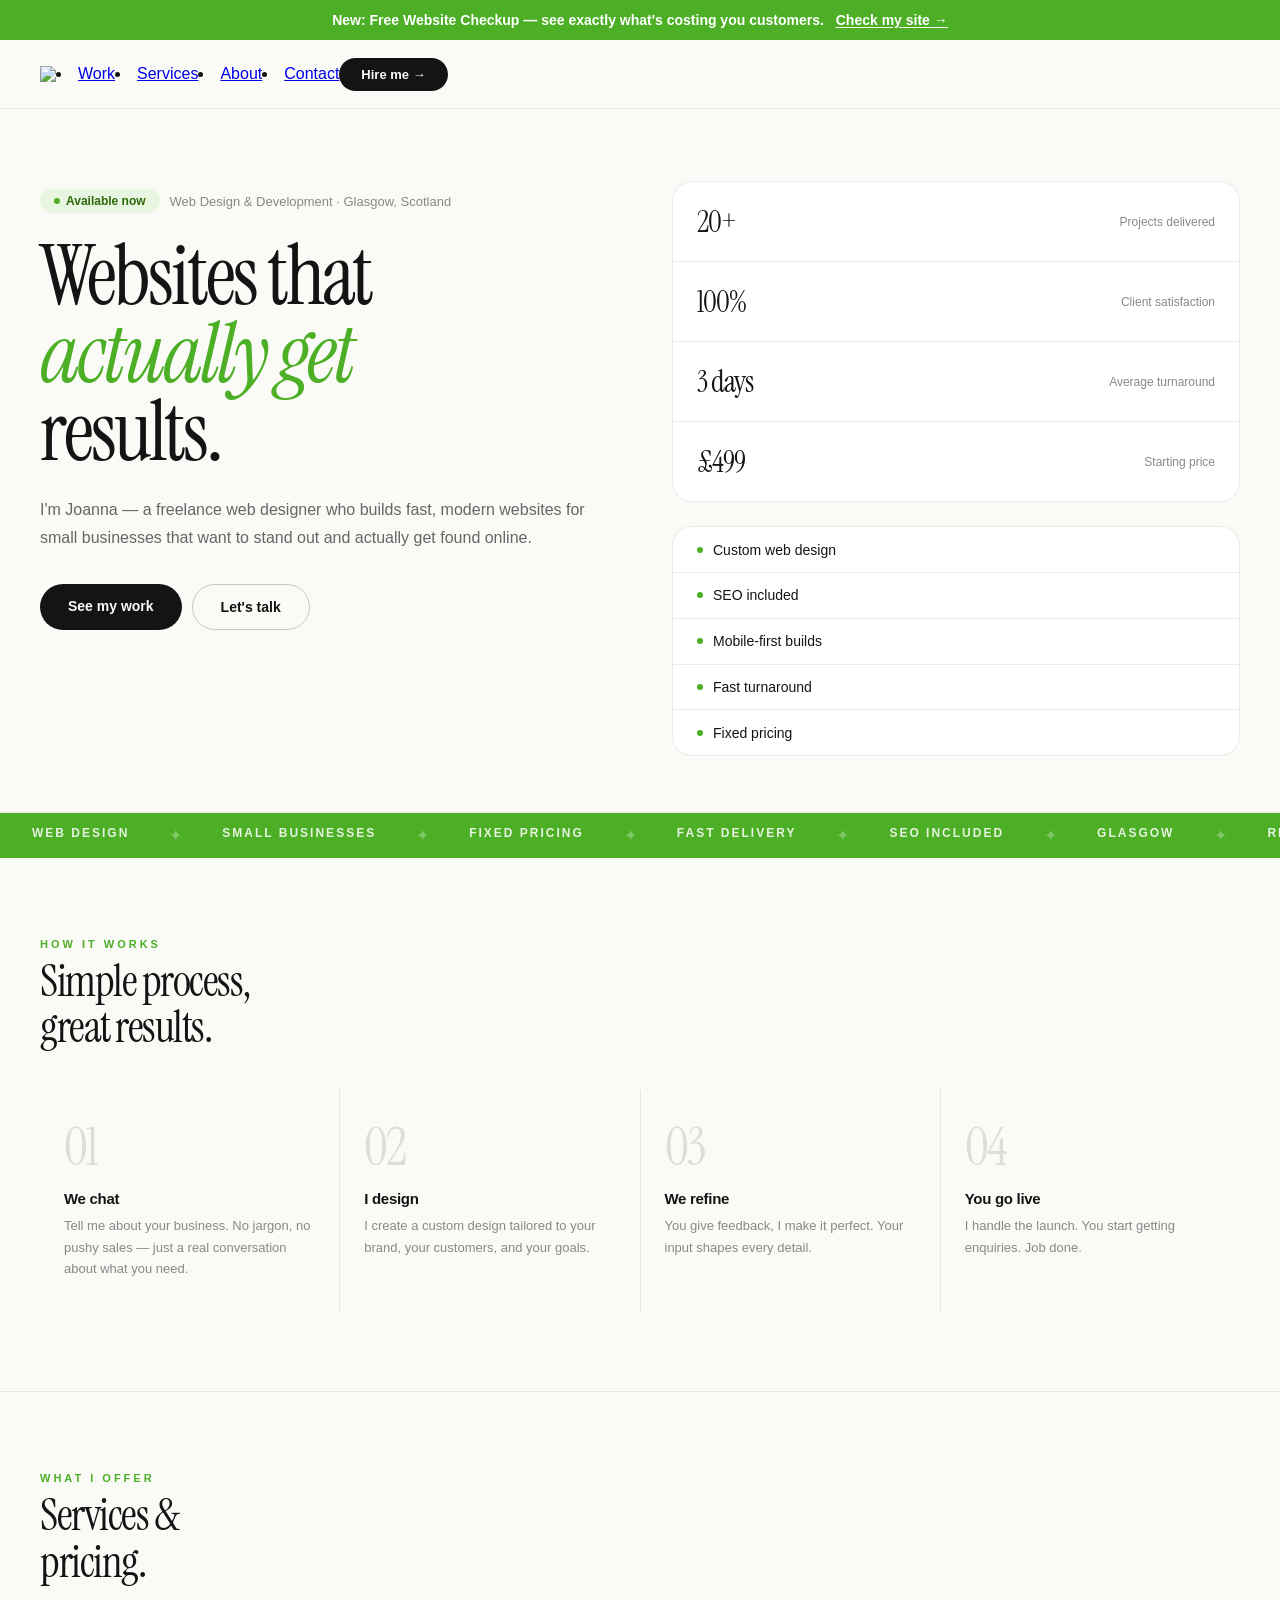
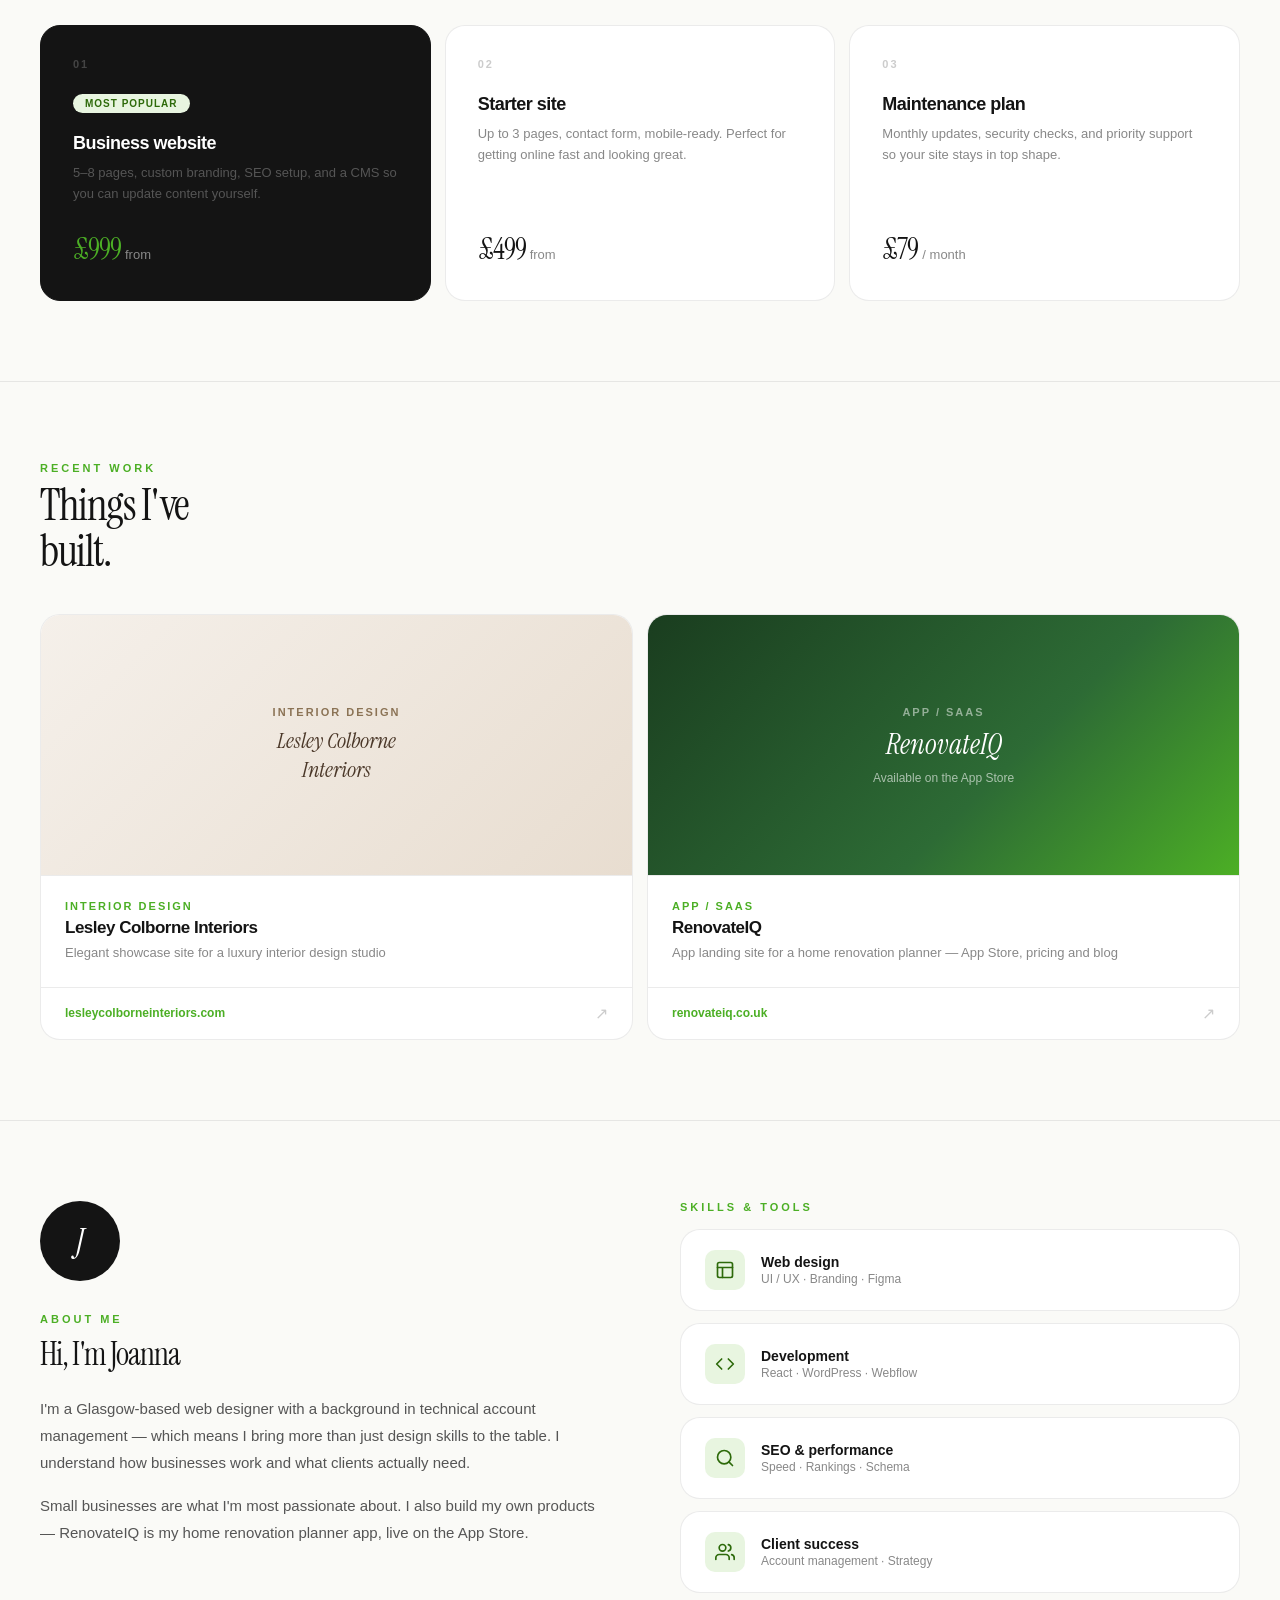
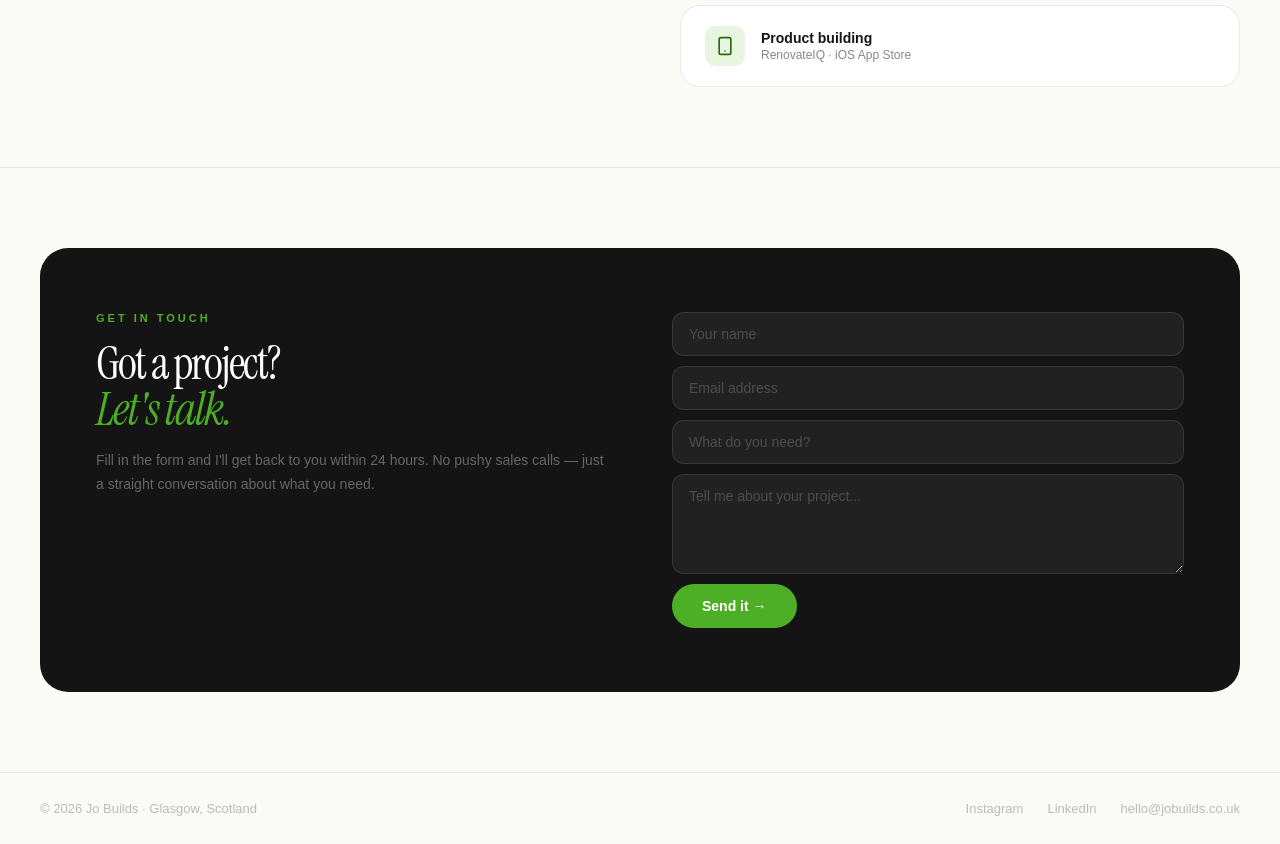
==== commit 8c0f9f1a: "Update index.html" ====
--- a/index.html
+++ b/index.html
@@ -417,8 +417,7 @@
     <a href="/website-checkup/">Check my site →</a>
   </div>
 
-  <nav>
-    <div class="logo"><img src="[data-uri] It0+uFM2fO8Xd/9/9w+fIVI6REqu0xFmkuqhQdYbldXV0cPHiQ559/ntdff5Xdu3dTKAaZRX31kMT7a0+Tzxm0iuXk5CRvvvkmv/rt70hiRax0dpAKvCwFwfMFhcB4zvr6+ti1a5R9+/Zx5OhhnnvuOcZ37URbV6s2efmWldcuJQRp/vzt27f53e/e5s033yRK2mG0Ng+7I9ROtPP74jimWCzyxhtvMLJjJyM7tqfP/O7ho1JK5ubmOH36NG+//TbvvP0e58+fT8P2C1QbTXwv4OrkdYrFIuWuEuVymSeeeIKZ27O8+OKLVCoVCqGH0saT6XlBlqMpSHOlgwJBEDA7P8f777/PT372C27fvs2rr77KxMQEA309RmmX7TxB3/cR0oyVLQRmhDpJEptn98UXx/nVr37FF1+cYGZmhitXrrC0tESxUEZ6UE89xr29vfT2dVMsFtmxYztvvPEG3/72txkY6KNYbOc1ZrUNRDuPviNCQUArSrh06Qpvvvkro3BXKgxv38bN2TmColHgbUSATsMpY62QNtxSGiV+dnaWX/ziF5w6dYre3l5efvllduzYwdjYzixM/o46iPfJ3cInbW7p8vIyJ0+e5Kc//Rkffvgh169fp16vm5oMxSKXL1+hVCpy8uRJbt/+Ft/61reY2DOOlJJmMyL0V1daHhQmTUHRara4dOkSb775Jh9++CHL1TpRFGe5tfZ3PWFSeYKggC8F5WKRkZER9uzZw+HDh3nyySfZt+8JKpUSWgc5BcVg1lS7ho71ZlnDy4ULF/jRj37EW7971+xjSWfoq90bzJspgsCMY61WI4oinn32Wf79v//3DA4Opt46jZdGGAV+gUIhZH5+nt/+9recPHmSbTtGabViKpUKe/bsyTx80rPnSFqTwIYpCx+BCSeu12v87ne/48MPP2byymXiOGZ4aIDdu3cTBl47b1zKDuH/9u3b/PjH/8Lp06dpNI3CUa/XiWOz/kyxL4lSMd1dPZhCnCGNRo1KpYc/+ZN/Q//gEIVCAd8LsZO4I2w7PceuXb3Om7/8Fbdu3SKOY/74j//YKO2RMbqJL7EAVnor295aWFhYACnp6uoCYG5ugS+++IJf//q3fPDBB9yYnqHZNAagKIqyFKVisUipVGCwv5+xsTGOHTvGM888zbFjxxgb24EQxgud97BrrbPaK/ae/dQoqoHr01P88z//M++//z7NSGV7hN3ThTBdPGyhvDD02TU2yjPPPMOxY8eYmJhgx45tRunTEik8dJqSkXW+SK+l1TJe7F//+tf85q23uXr1KlJKduzYRjOO+Isf/lk2JungoQGZGRnMuaFIi7OmxvHp6Sl++tOf84tfvMnS0hLd3d3s37+f0e07GBwcTivEt41AUasFHgjfw/MCFDC7MM8HH3zAv/zzT1hcrmZRZUmSIIWPH8g0rUhRStN3uru7szX24osv8ud//kNjfCq30+5sCHveSH3x4mV+9KN/4uqVa0hPMDo6SqwVzz/7HL29vbTrUQhTZV+biD8jlgiSOOb27Tl++a+/4ve//z19fX18+9vfZufYLorFYlakV0sP6flIz2dpeYlPPvuMv/2//i9mZm6laRXtCBhTAwCUTkDbtC1NouKc/GTmVV/FOC7+8i//krGxMYrFYmaQsJ0jHI7NhFPaHZuaVquVecErlTIAN27coNUyB+/x48f53h9+l/7+/jsEaOuZWV5e5uzZs3z88cfcmL6J7/ssLRlhulqtpnmM5m+zHM/0cGq1Wty6dYvjx49z5swZbt26xcDAQLaxe9KE0lnFzypwWmuWl5dptVq0Wi0KYZkgMIW2rHcJZObJtdertWZpaZlGo5F5p63n2b6vFcoAmo0apVIXzWaT69evMzs7m4bmmTDTrq4uk8ueKkZRFNNo1LMczg8++IDJyUlu3rzJH/3R9zh61EQeKCXwPLnu6tW2uIsVyltxzNzcHDMzM0xNTTEyvMMUI0usVTyfw+ixWF+k1WoxPz/P8vIy09PTXLx4kZkbN3nhhRd46thRo7ALTFE92VYS8tEP2dilc6parbKwsECx3JWGwJsoCFs8KQtvj1tZLurS0hLz8/PcunWLer2eKhN3Kuz5ebi0tMTp06f5xS9+wW9+8xvOnb1AHMf09vZSLBYZHN5OGIbU63VmZ2dZWJwnSRJu3rxJkiT09vYyMTHByMhQprwEqSIXRRGFIDRGn8DM4UajwczMDDMzMywtLXHp0qXMe2iV5iRJIK0aT/pc2pVzjZf35sw0N2/e5H/+z//Jb37zG6anZwiCgMUFE8LY3d1NEAQMDsm01aJgYX6JywuXOX36NHNzc9mcGh4epq+/pyN6xSpDNpfS5uQnsVlzi4uLTE1Nsbi4SLPZ5OKVy8zOzrJ9+3YGBgaoVCp3GJay90+9jbVajatXr3Lq1Cl6enoYHx+n2Wxmv6vWN7U7n7XW2VzQmsy79fOf/5wPPviA9957j+vXr2dene7ubgDOnTvP1avXuHnTRPBs376dwcFB+vp60jX/MHMqJUlsWm+Zyu8JszdvMTk5RSsyYc6tWGUGHa01gdduCai1plWr0tfXx9mzZzl+/DgXLlzgm9/8JkePHqW3twfp+Wk1n7v3ZTZeX2OUrFar3Lx5k9nZWYrFomnPmH6+VYCz8Ne0CGh/f1+2nrdv354pZc1mM/[base64]/qQqcRSRcuXODdd9/ngw8+4MyZc0xNTbG8VKVYLKZKegkpTQE3s9/[base64]/fee4+uri5qNVNfxkSUQKxNFJ9SiiRKW6PRTumSwozDzI2bnDt3jkbL3G+t2shSF6w8hVAUPBOq3tvbS6PRoFqt0tPTw/e+9900HSzLDMnuPW+0WV6qcvrUGS5cuADA5599Qa1WQ8ea119/NXOGrJxLbc+5kc8+/fRTfv3rXzM8PMzY2JhZK1JmRukoNpGJ9jncvn2b48eP02i0srQWI4/5mawRx3HH+jepQDYqwaznpbnZNGJgIfPYW+P83QyyDsdG8sgr7Xc7UCxrLbz1/[base64]/[base64]/z5ptv8tvf/pZr166hlGLfvn08//zzvPzyy3iBEWillFy4cIHfvfVbTp8+Ta1W44MPPqDZbPJv/+2/pVJ5LlNIrcHIjm2lUiFKq0vbXPRCodCRu760tERvb292bUaBCNCqsyK1FXDefvtt/vEf/5FTp06zuLhIGBbYvXs347smOHDgQJa2USiF1Go1pqen+eKLL/jwo/e5fv06Fy9eJI5j5uZu87/9b/8bvjfA0vIS3ZVu4iTGz7XrMTmdCdKTiERktSMGBwdZWFrm1uwclUqFC+cv8vOf/YInn3yS8fHxTHGPSXu6p8UhhRBU63W6+3rNXtBsZpElcZJQqzdN6H8rxvPXF35u12QctQvhmXnvcfHiRc6dO8dHH31EtVplbGyM119/ne9///uMj48zNTXFW2+9zY9+9COuXLnCe++9x8BAH3v27KHSXU4LcbXu2MM71uFX2L/z3m8bwm3Xued5dHd3c+u2MZDsO3CIJ598Ms3Jlght1u/i4iKLi4tcv3KZubk5rly5wo0bN7h6ZZIzZ87w7LPP8hd/8efs3jVOIfRYXq5RLIZ4nqTZamY1PqTwszz0atXkPRcKBcrlMrVaDekFPP/88+zZswff92k0GgRBQKlUYmFxDltQ0ox5wK5duxgaGqLRaNDd3Z3zqhplJopNCPP3vvc95ucWuTk7x9tvv80f/MEfUKs1qC9XGRjoQ2AiqOx4IUhzdM3YlYolfvGLX3D8+HG0NulG3/jGN9i7d68puBaZSvhogUraecNKKWq1GgMDA/T29hLFMDIywtNPP01vby+2bR4YRU2KzvXZ39/LoUOHslx5Y4i7s9icEB7NZj37O7vf+X5IvR6lBokoNTq3i+1l95vOhfwZZ883mzbkBe0c/UtTV/jxj/+F//bf/palpSUAurq6eP7553nqqac4cOAAxWIxy9G+ffs2V65c4cqlC5w5c4br16+zvLzM1NR1Ll++zJ//+Q85evQIQRCwvLxMV1fJFPPzw6xwqrnGoMNIYXOiG62EgYEBduwYZceOHVlYdTMyBmDreV6Ym+Xa1UluTM9w8+ZNAL773e8yMjKEr33CtLCixoxPlESm97cnqdVq2DayVjldXq7x+efH+eDj33Po6DECaQzlts1jKzZRddJ2GcF0cEHC9MwtfvKTn/H558fp7uk1SmexDFqkZ5Ii8M388KUpOGd7wZtIkoBGw8ydOI7p6upicXmGwcFBXn/tKNu3b8/SzrTWhAUfHbUIwyB71l1dXTzxxBMMDw+nc8EU7fQ80xYyXyi01TLKrUmVKhDHxqP/5ptvUigUeP6l51PjSA8aU1dmubpIpauSKuEhy7Vl0JI4UpRLlcxJ4XkeUWL6pEvpo1TaUs83qYyHDh3iP/2n/8TNm7dNXZ+09knUillYWGB6eobp6WkKhQLLy8s8//zzHDlyhMWlBarVKtaAWA6DtKbISFrTIMwiz+y620jWkt/Xmzy10fe3Xh62/rYZx+eRV9ofx4fyIFnz/h5myuQDoBAWqNVrxLGiu7vC+Pg4e/bs4dq1ScrlMjMzM0xOTrJ37wSwoj9nmo+1uLjI5OQkcazwPD/dtKHZbHH9+jTHjrUy4SQr2JVu3HEcc/36dWZmZkz44/AwL730EmNjY6ZPeNIu+JbfQKyABmnl4ILPnj17ePXVl9m9ew9BEGQFsayQFoS2YqmiVCrR3d1NHLeyojD5EHz7Wq/X0ZosDzMIAkZGRnj11Vf5/ve/nx3USikSFWW5jcvLS5w6dYr//X//P/jiiy+Ymprm+PGTnD17nqNHDyO9NM/Ou3cYvLmO/BzTK39h1QgI+7fFYpkjR47wZ3/2Zxw6dCi7V9u2L/BCqtUlGo0WZ8+e5R/+4R+yfNQ4jgk8j2KxyDPPPGVCSOstyl1FCoVCllqxGtbj7Ps+O3fu5IUXXuDZZ59NFcF2TmijWe+4bt/3KRQKlEqmeJInNFJ2ehKsMp8kCZ999hmnT5/m9u3blEolXnn5Nb7//e/zwgsvsHv3bm7PL9BsmGf8zDPP8Oxzz/C73/2O3/72t5w6dYpf//rXPPnkkxw9epju7u7sGoRIl67I5RzqzurGKz0cd3zfpoAkSWY4KhbLfPLJJ7z55pu89dZb1Gp1BgcHeeWVV/ibv/kbDh8+bIwXPf0USwKlYXbWeMO/+a3X+PDDb/DjH/8TFy5cYH5+nvfee4+RkRH+5t/9WyqVCq20SJkdX+ttt57vvJJg76m3t5fr166xbccOTpw4wbvvvIcnfSb27E5rWSQd9R6sVxWgXC5TLBbNvJLtytAPivxczo+z1sY4dO3aNW7fvk0Yhrzyyiv8+3//7zly5AhB4LN9+w7CoMSVy9e4MX2T69enuHLlGrdu3WJ0bIeJklll/naspy+xf6+2/vLRRNYIJKXEC02aRXd3N7t27eI//sf/yFNPPUUcG6OEnyp2jUaDenWZqNnk8uXLvPnmm/z4xz/m008/YWFhASEElUqFP/k3f8zOnTsI/AJx2sHAtqfSWoNuF+/Lh8Fbb+aL33iBH/zgBzz33HNUKpWs6GcYhlRrS+i0Urf9G1tsMAz9zGNmx8D+f6VS4cknn+S9dz/gyuR1wqDAhTQH+4mJ3UA7196eA4k26SxeutYXFpc4d+4c8/PzxHHM+Pg4R44cYWhoxERIKG3aoaWh/zan2Xq424WuWuzevYfvf//77N27lzAMs1z6REXoJH9/Rmnu6uqiXC4T+l7Heu6cg+1nbc8Fm4pgFRIpfWxByLvNm3way2rrp9VqMX97kffffz9N8bjN/Pw8hw4d4gc/+AF/9Zf/lv7+/mwue+l+HceKanWJ2vIy7733Hv/tv/033nnnHarVZTzPFGPdsWMHQ4OmQKdt+9ie9mlHi9z8t+MrhCAMQ/r7+/lf/9f/D0888YQpOthqESvj5TfRGw0+eO99/umf/ol33nmHmZmZLDVpZGTEjJMooP07q/Lb9VIsFtNc+Hb0040bNzh/3uTW7909BpiaPO18a9JaLMYQpLTZwycnJ5mamjJrq2EMjXezjptIE4HWMWQG9TsrppfLZfbv388f/dEf8eSTT2YRUqbIm0SqhFKpmLVd1Nq09ezu7soU9XtRrzcJgkIa0WjSPHRNc+rkaX7+81/y+iuvAsaAo6Si0tVDFJuzJlaKVsvs08VikXK5TJC2yItjU//El152Vlv5LAxDnnrqKSYmJvBTI471tEetmKtXr/LLX/4rv/zlL6lWq4yPj/Onf/qn/Mmf/AnSE9Rqy5lxu1I0n9fd3U1PT0+HHLgZWFN+f7zVlzV53PW31XjslfaH7Ynf7KyttG/u+7OeJCNoFNi2bRvPPfccn332OUtLS9y+fZszZ87w2msmv1ykRWykTPO9E5i6foOrVycJgoD+/gHm5uaMR7rV4vjx47z22itZkRfbms16PJaXl7lw4QKLi4t4nseBAwd48cUXGRwczFVXlx3hcyqtdBrHcSZoCiEYHhlk7xMTjO/anQqRJq/WFC/L3bM2HZYAwrCEEGR9ay1WMDOHrSl41Ww2qNaWSFQ/fX197N69m0olQClI0qrIRnCGgYF+hBC89NJLXL9+nbm5OS5fvsylS5c4cGAfXYXSl6ouvJbSrnM5zO3rbguZi4vzxtAwPMzI8GD67NJ7lBD4kijuoxhIjhzaT1epgNAJx48f58bUJD+/eYtSqURPTw+jozuzcQ8DP1PKjaesnTRthYA4jmnW6/RUKkyM72LP7nHC0COO24YRG5YLbaHLzi2tNEHRVNpvh2a3hYxms8nMjLH4R1HEjh07ePnll3nhhReYmJgAYNtQf8d49fc+Q09XhahRZ3ryGktLSyStJiqKEUrj+WCdw0orpGjPvJVrfWURpZVjbwXwVqtFqVQiSRIuX77Mb3/7W6ZvXKerUkJrzfe+9wf85V/+FS+++CLlcpDm1bc/p6e3gpQ9BMEw/f19lEpF/umf/okPP3yfmZkZhBC8/s1XOXLkiDFgBab4mW0JZ/J3E4RopxsoAQpBFCWUSl2M7tptwuQvXuYf/uEf2bZjJyPbt1FQKit8FgR+VgHY8wKCoECh3EVQLKX9v700eqSziNV6yb+PLUbXbEbUajUWFxfTKBZjTHviiScoFn2aTbPXTEyYyIX333+fGzNTmTczDEPTf5yV4cGdNSXuR2hZqahrbWp25D25VjEKw5Bt27YxNDDA0EBfprTbZRSVSyTdFYSAiYndTEzsplKp8H/87/9flpaW+OzTL5ibXWCgb5Bvfet1RkaGidIQVRP2n3p3c3NyZdsmk9PeYmh4gF3jo5TL5Q6lKYp6OkJd88/D3k8QmvmQqIggVeRNkc8nOXz4ML//9At83+fzzz/nxImn2b93j4kEkR5C+FlUUGZMEiY3+dKlK5w6dYa5uTlKpRJPPfVMWoCrL/v9zjnipYqeyT22Sl8UN+nu7mJsdJTRnTux7Rxtpwq793jCpCvZauQmIqZF4IcIoTs+M69wtJX2AkJ4xHFCFMUUi2au3o/Ma/c9W4PAeq9/97u3+cd//DFnz56lUCjw1FNP8YMf/IAf/vCH7N69u2Nu+b6H0glSGqPOzu0jaeSZYnFxgfn5eW7cuMFvf/tbxsfH+f4f/RF9fT3UarWsE4BZx2TGkCzsmbbSXimVGd2xg4G+HnZuH6FcKdBsdrYVbDQajI6OMr+4xOTkJJcuXeLzz77g9OnTHD16lDD0SdAk2uRir1TcMyOBZ1rPBkGA7wXcumlkkosXLzI2tpNYK7xE4/sS8DK5wRas1VqwtFTjiy9OcOHiJVOYFdOzPVYtFJpYKxK0EdiFaOfXa9L2bsZ3L5TGlnbRWhO3Irq7Kuwa28nu8bE02sE3RQR9iac1QeDhr6idoTXGUOKl0QB4rNa0OoqirKipVbzn5m5z+vRpfvSjH9Hf38/Ro4cJw5AgtAY0U6A1tqlaCEqFEoUwxPc8JB46UQgNge+RKEmQrvEkSWhFEaVCQN/oTppxktX18bwA3zP1FU6ePJ1FBFQqlTSypYKQpN1NPGPwyxXatcZe0/[base64]/3Oz7BKu+/5tFpxZpm2QppVLs3vGiXLpDB76WeYvOT9+w7SXenl5sxtZmZuppZ+U8Xe8/Wa1eNtQZ3cdzp+rnKeXyu4WU+Th2BwaIj+gV66ukrpfRtB245HI21dFosQ34dXXnmFQqHAT3/6U372s58xNTXFm7/8FTt3jPFv/vj7lMulLIfbkjcsCNqe8HxLKyPMeJkQa8ZdUKkYQcPK4PKO4TABivkCa9YjlSRJll8uhCnSc/jwYYaGhvA8054oSUSmADca5jlu3z7Ct7/9bSqVCvV6nWeffZZCoUAUNxEyzD45iWKkb/LSV65zm6e/0sPeVtx15plcXl42IfZRxD//8z/zk5/8hGazSblc5qUXX+Gv//qvef7551FKsbhYp1g0VZajyPRGLhTMmqvVGmlI7HMsLMxRrS5l87BarVKr1bKq1XYcrYKRV9aE8LI6DLYy/bPPPsvHH3/Mhx9+yAcffMCBQwcZGhpi165RRkaGszG38996S/JesZVeKFOwSIO4uzvpyxh9rQfRrl8zd3XmIbXPw+Qkz9Pb24Xvm373Jiy4lta9KNHX10+p1AVaml7ivokkyH/eV+Ve96IFpvhWzhtrw9AD3xjPBKlxUYEXBijfhGB3dXVx5Mgh/uqv/pJ6vc5bv3uHS5cusby8zL/8y78wMjLCwMAAvhfieTot3pmmlqwYo/Y8MD8fHBxk165dbN8+aPZ10TZwlkoBSXJnZIYNBzdKEkQ66lBkbWHLJ598kiOfHWdycopr165x6tQpvvvGtxkq9qXzRGbjIH2RGlFgaWmZc+fOMT09TbPZZHh4mOeee46DBw8jpfFO5q9JiM5yb/n7LZfLlEqlzJBhvbfWOBYExuBKYsatfR54QAC5Qm2rKe15r35eYTXXscLcusKos/J6M0N4Gu2gYs3169P89Kc/5ZNPPiGKInbt2sW/+3f/ju99z9SysF1djIfUFBE0e69Rtur1BqVSke985zvUajXefPNNrl27xszMDD//+c/Zu2cPL7zwjey55s9BrdvdUGwXCS+9z0IhzNKtTDg6yLStpUz/TnoCLzCdYK5duYyNqrh86Qq3b99m165dd10vmGXQ0dKzr6+P3t5epqammJ6e5vz58xw4sI9yuUzBD9Joh3aEkUAQJ+Y5XL58mc8++4xbt27R19dHuVxJ096aqYF49boF9rOtjJCNkWrnuVujdldXV2oQlAjPluptkyQ26ib15eSiLPJkkWiiXUgyjmNGR0cZHx/n8uXLnDx5nI8+/JidO3cyODhIID26ukq0WnHmGBFKZHuklMbwoWQ6NsIz6V/KGM49oSkWikhfpkbxiGbLePmTVOZTKkFps8+XSiV6e3tZXl4mDMM0Bc06SIyhWGJSUOyZYee4neeNRmOVlrJfL2udP4+39rI2j7v+thqPvdL+sD3xm521lfbNfX/[base64]/6YdkLjHqdDpQc89sTv+lRWO0hrPswK1n1bOb2TF7oxnXyE1xJFphddV7sreRynoKpV4+sknWZyf5/TJU8zNLnD27Fk++ugjnn3uaSYmdiNFZz976MzNtwp1q2VyA82XhyeMd1+KdnhppsTnpJu88Ov5nVq8VQo7jSai428tfqoIRVGC73uUij5J4oFOOLB/P3smxtHaFHvKcoARkClxKgsLXPk5VmnPWk2tuEY6DEEe1WqdGzdMnYOpqSmiKGLnzp381b/9Cw4fOYjnC3Ss6ekqZXaqIGwrIzL1YMSxorunixdfep5d46NMTk7S3d3Nvn37srkmc4YgvcKTrKVAy07v6/DwMPv3H2R4eBszN28zMzPDO2+/x+7du/E8wcjIMEEYdhSRzHtKpJTIwEemnvgHedDni6O1jWvm823ru0KhQBRF3Lx5k/Pnz2f95q9fN+24Tp06xc2bN7Mq7LbPd9EKt8K0Z+rkTuXqfsgUMS+ANE7Ievg9z0PFDVqNJlGzAdp0LQj9VIFMIzz8QBCGZn1Wqw127drFX/7lX1IqdvG3f/u3zMzc4v33PuQb3/gGR44cYmhoMEslUSpC4KX3ZrgzLxuCwCcI/NTzF2WeZvtz37/TqJjtmWl6lJQQBr6pc1IwSkKz2eTYsWM8++yzXL8+TbVa5eJFEyLfP9CNL70sxcJ62M17mwrpFy9colFvohXs2L6TAwcOMDQ0hEojk6wSkF0rNvw/3T/SquZSeAS+pFgMTTeRdHx8CXErBs9HKGXODGnWrUrirJWVOVNE7lxoY+aHaX9lritfYXv1ebNS3rHnjo3ayadT1Go1Pv/8c86cPE2jamoRHDl4mG+99k3Gduw0RmuV4HsenhToJCJOFNKD0JNoaZS2ubkFuru7+eEP/wRQ/Nf/+l+ZnJyiXq/z4gsvcPDgwbRGB2itsEULlUrwpGfmUd6wpRSekPRUKgz29xOGnvHEpt7lODYpTV4hoNmKGB0dZWBoGKRHdWkpK+i6b98+TJVx0AiUbkdg2bQC266wXOlmdNc4/b2mx/js7Czvvfcee/bsYf/+/Xh9PcRa4afz2PYa1xJarYRPfv8pp06eJkk0e/dOMD4+zhdffMHs7GwWubVa6pBIg8gEApRGq3Y0gYojqksLtBo1hE4IPEEQSKRn1nOiE0LPy846U/LFSIQ2Es0YQJPc3tbu0w7KRLl4IDzJ4PAQzz33DBMT49TrVU6dOsW//uu/mg44L77I9p3bEcLLjG/W+INqp2mFvk/o+UgNXrp2hR+QxK2s733oB8TotBNAM907fAI/IEk0jVqN+nKVpBWRtCLiZou41TKBAtoYKnSSEMUtimEpKz5nz1Hr/LDGhY3kYSvtj71+84jf32qsrwmzw/GQsQWmrFdQSqNQb9++nb6+Pnzf58qVK5w8eZLFxWp2uFmuXbvGpUuXskrC4+PjHDt2jPFx01Zpacnkdi8sLGTeV3vo1Wo1Ll26ZEKUU6/P7t27c3mSq28aWdhcJhin+epprrbJtSb7mUVjipkprbL/t0gpkUJmnuK8xyGrBJxW5V1eXqZWq6VtdqDVUjSbiiQxYbvNZp16vc7i4iLT09PUao2scE1//4BpJZQWrHkQ2Ou212pzLG2fejDth4IgVWQF+IFMq0e3C+sIYcarXC6ze/duDh48mFZeb3LlyhUuXbpEtVpdxauqOryVYCoD51tNmYNbZxEOWps8xLwhxY67VQrzFf07nn+qtAVBwLZt29i2bRtJknDx4kU++uij1AtZo9mMsmdoP8PzBOVymb6+HgYGBhgeHs5CGkulEmHYDmW2xYOy+ZOLarD/tgrlyuu0v1evN+nu7mZ5eZlTp04xOzubFVV67bXXOHLkCH19fW0FMRW2WpGptJv1WLctmHwTnrh3715ee+01fvCDH/Dd736X7u7utHBTQr1RR2l1h8HLzA+vY97ZdkVCCA4dOsQf//Ef09vby+TkJD//+c85c+ZM2kZRpHPKCHo2lNLONTvf8u/9oA50o7i3jTlgPt/2LN65cydRFHH27Fneeustfvtb0w7rww8/5KOPPuLkyZOA5LnnnuPpp5+mu7vbhFCviHK5Y56tU2Ff+Z75IodCiKxYV5xodGJ6iKONMqDiCK1iolaDOGmRqIhKpcyTTx7jlVdfYmxsnCiKmJ2d5czpc1y7dp1Go4nKlqHsqEIPba+w/bd9Zmb9mrVvQuHbES9xEhMncTYHbRqRXSOJas8xUz1eZv+/Y+c2xsbG0hSRmGvXrpme62nNE1vsEYwgr7SiXjcpL5cvXwagVCqxe/fu1Kvcue6SXBcK+/3sunItJk3LUKMERlFMrVajXo+yQnL2vrPoKt+nUAgoFIJV17x57QzRz7cyte9zh3c2h/1eXlm372E/a35+nnPnzmUG466uLl555RV2796dFcM0hk1hjH7p81AqBqHQmPOqq6uLMPQZHh5O6wIMUa1WuX37Np9++ilXrlzpMErYOZAXX4UwSqs1VtoChMViMTO42uJ1Mo068wWUCsV0vXk0m00WFxe5efNm5zlCe7/Mj5cmIUlb2NlaMocPH2b//v3UajV+9SvTxmx+fr7j763hMkk01WqN8+fP8+6773L16tWsENzBgwdNHnga+t1+fqLj+ax8/tBW5LTWVCoVMwael6ZXmJ/7Hvi+R6LibO8Wuf98z0+f3+rV+/NGVZvTr7Wmv7+fl156iZdffpnu7m6mpqb4xS9+wWeffcaNmdsEgTlzksQo2gLZcQ9GPghSo4F53r4vs7lkO7wkSYKKTaE6W3tISggCkckvtnCsLdgaRfk1oDOZyXb4aa8dnZ0nDsdm45H3tK9X8HocLTF51ry/RyC6JI5jCmGQ/r+mXC5z8OBBTp06xdSUycc+e/[base64]/+Q0LCwsMDAxw9OhR9u3b1+Gl9L37tWSu+PeKP88rvDYs3RMCFceQhrhpUg+C0MStZhbq5/s+Ko5I4oie7i7GxkYZHBxmebnG5OQkFy5c4MiRw/[base64]//79Jp/Yk9guhVZJX6nUPOg9XymV1dIAsv7xlUqFo0eP8vzzz1Ovm5aMb731FtPT0wwODtJstvj0k+MUi0W++c1vpu2mxnNCMFlNiJWediHyHq+1uZvCr5Eo3VZKbKSN50uiuEXgSXwh0CJNaVCp4qIUidJp9IIxKKnEjIXN3T9z5gwqNr3XL1y4wNjYTrM/pUU1Pc/vUITsfDWebUVY8NM0kjiLaDBe9LbXMQxSAyq5/G/PGqlUVu26FTVSBUTRajUpFkOiSDM+Ps62bduyNJbLly8zNTVFX09ve3/VIvM22xoqZ86cQWvBE088weHDh9M+12RjKP228SF/jyvnTVepAErRajSIW83sORSCgDDwiCNzfsRaE8ctZKpMWKOUWDG/V77/yuJ+2TXcZy67NTRYpT1JEm7fvs31a9cJ/QK+DNi9a4JnnnqanjStJ/B8VBIhEfjSww+N4q10jE5itFIoJSiXfeJYsLCwQKlUYv/+/Zw5cwYhBBfOX+Lc2QuM75ow+5ofYm3ZUgpUkiA9D5Feo04UcSui1azTatapN6po3YcnjewgJEjjN0elBvDqcj0zMoTFAoWSyc22iuBK8mNtW7+1WqaY6Nj4LhSa06dPc/z4cd577z2eeuopdu7cbiJZfJkZe2u1GlNT07zzzjt88cUJoijhwK5dHDp0qKNgXP453rF3KYFIc9rziq8n7JcgajapVpdZWlqgFJcIQi/dp31i2kUXrQF9ZZRY28Ouc0q8Qkjb+zwmSSIajRoKzcTePXznO99henqajz76iE8/[base64]/x44djI7upKurwo7tI1QqFWZnb3Pp0iVmZmbYtm0bQWBCohqNJrdu3eLChYtZqJRtodbVZUJCg8AjTsxBZ7FlwaT004JDPqYAkGJ+3vSetkqfzam2OVW2f6rv+3R1ddHV1ZUVQtJag2fzPm3uuimsZUO7rNDbaDS4du0an3/+OTdnbqfeslYatdBkeXmZq1ev8vvf/54vvvgCKeHQoUO89tprHD16hHK5jFImr18lq4f/t7l7/+Xsulf8f164KBRCtFZEUdoHOkir8LYaaVsySRj4RJExgNi+tUNDQ+zbt4/t27czOTnFzMwtbkzfNJ6rWKNUizAo27rqwMpQYtN+Tsq2h2V2djYzWFhBwV63tbxb5RpyCpVn811tsaq2ceL555/nww8/ZGrK5M1+8sknzM/Pc+rUKZ55+mkG+kxl5e3bt9Pf34+UkuVane7uborFEBHLLAdcq7YSYnMJrXCVF+yklISe35FTje70tttn4HuSW7dmiaKIhYUFGo1G6imfyIRHK8jYFoUmDN3Uc6g16pmSaoR7+xwDisUy9YbpiVzpqmS5tkII4iTu8Kpm15Ybc6UUS0tLtFqtrAe253n8xZ//OSeOH6dWW+aDDz7ghReep6urQqFQJAzKRFGMJyS+F6CStscwP0b2OoxSdvfZvZY3u/0ckswLlimUqffwxRdfZnZ2np///BecOnWa69en6OrqQkpJb88gr7/+Ot/85mvs37+fYimkUCji+7TbrNHZj94WPrRTW9+n4bXDuJTVFkgNT2mF94If4CFSgV6lKRlBKjxrtFZoKZFS02jWECLA90PCUJtWcfv2MTIywo0bN7hx40ZWFTt/DUqptEK16dOezXMr0Pt+VgdgYWEh7Qhiq7rbMVjOvGrWGGhy5pMsTcr3fOppqogtEloIC1SrVQ7s28eh/Qe4evkiy8tL3Lo1w/Xr19m1axfdlS4aTROSH/gFms2I6elpTp8+zfnz5ykUChw8eJBDB/ZntS+EMK3idFo0zhpB8sYVIUx3bqGNYWtubo7JycnsXIjjCE+YPvN+INMOCKYtXrFYRHoBWsU0W60szHq1Z9z2xLajvjLj3n3Ml5WeduuhXFpaYnp6Cq0Turu7mJgYz3qLd3eXWVpeJgi81PvdzNZ7kiRZ/YRKucT8/Bxd5e60mOgo+/bto1yucOvWLebm5rh+/[base64]/T19PDcc88Sx0auMXUuvMwIZSJPksxIVyyV0po9LXNf0kvntUJISaPeSteNaSepEmPMMXn5xnAahn4WWWLvSQidpVJaJ4g1XnQYDx2OTYZvBG5jRWtjF6hmbUv+WoWq1vh7ty5W5V7esQf6ORs+/qnic4fD1t6/wpceWikEijAMaDUjntg7QU93F73dPag44dKlS0xNTTG8fRvlSpFGI+Hm7BzXrk/RjCNCz2fv3r340qO3p4vxXTvZNbaD2dnbRFHMpUuXmZjYQ093H81mi2Yj4uzZc8zemuP2zdscOnSQfXufIAw8ioXAWO6jyIRZ+QKtYpMrlQqgcSvClwFS+ESthKhV563fvceN6VlGRkYyAciGiLfzEk1/2ZdeeoGXXnqJ7orpsW68l+ZAMmNlvAVRbITTYtH0+9Zas7xc5b13P+Dc2Qv09PRRrVbTfuJeauSosby8nClEg4OD/MEf/AHf+973skJBhUJAK2pmlu18KJ5Bth/bqks8jRjwQuIkRgojlCth/tb3Q2O4UAkJCTKQNKIWJRlkSp/WmrgVIzGFY5rNiN7+Pup1Y3joHxygv7+fKEnwJUxPT6NihS8DCsWAqJVWKlfKhKynnuEkiUgwQsv8/DwffPgxtXqTt995DyllqoSIzEsthKC2XKW/v59vfvObPPnkUbq6uvADief7qRClc5XcTZiu0IpC4PPnP/xTKuUufvzjH3PmzBmmpyZp1Kt88fnneMIYaEa2beP111/nwIEDBIWQkRFjVDKhfhCrBF+aHHLPlzTqNYqlkinek+YGJkmC0BKBMRL5wscXvhEutUbSDkdWWmV52KVSieXl5Sx/slqtsmPHjqytXaNhKze3UwoQimq1wcLCEgsLS8SpoBWWisbLlkatAIShTxjOMzo6SisywpcvBVqZlj6tVgvfD4yAmFb3L5ZLJFoRFgt4gWRxYY7xXaMMDw/TqlX5X/7d3/Df/vt/YWlhmf/yf/4XJD7bR3bQ11PGlz5xnGT9g9ECraBc6jL58r5HQi6dYJU9sG2YufcGKdNw/EajRrlcIUnMug7DkGrVGDSGhobp7x8gaiUsLFTxvSIL86Yf+Dee3cN3vv064+PjjAwPUuoyBS4VEGuoLS0jlKlrUCoFJLHxFPvSg7RS/VfZw+2SVYnO9pRWwyiLoefTjGoUAqs0KPwg9fwL8Aum57nWMVFTUy6VaSWmMJVfCPGCgNHxXRS7ytRbTZpRi6XlZar1mpnLsSL0A6K4SaJUFj6tGnG29j3Po1Zt8Omnn+N5/zcnTpzKFEX7c+sFtXP6qaeP8fLLL6fRRVAqdaETRRIrAi9E64S4ZdpIxlFCV6lMMSzx3LNP8dFH7+B5cPbcaYaGBzhy5AhdlW6EF+D5IY2oxeLyMvV6nY8//pja8hLlYoH9T+xlfNcoAjIjWqFQMNKTUASFMO3bnqTRUyIL6200Ggg8Tp86y9/9X/8Pg4ODFItF6o1qmvZj6rAYY5dmYGCAV199laNHjyIRBGEpK7polBqRpvake32s8f3AFHGtNiiXy2nEQILvQ6tlvKQiNTYmaQ6/Wd9eNo/r9XqH99UqkEtLC0RJC4WiUCowNj7GyPYRpC9ItCYo+Fl4uVGm04kqPEiNnErFFAoBYehnRcq2b9/J8PAIU1PTVKs1rl+fQmuyQm6NZitLDTC7bVqrBEkrSvCDAsVSmVaUmLZikSYIBErLbL4nScLc3DyTk1N8/OH7XLpwjnp1mYmJCZ558hh93RVKhSCrbRB4Pq0oNpncSYSfdqkIPQla4QnQiUICu8d288yTz3Dq+ClarRaffPQJ46PjvPTSS4BII/Lg5s3bXLpwgdMnTjN36zYvvPACh/YfYvvIDm5zAxUnxjMv25XhzXgKU6RGK7xAkugYL63+7gWSsFBAC5C+hwJOnDrF3//9/4933nk3my+tVqoEe+0oChsZ9NxzzzAyMpL2RfchTW9LEoXQEk+kFd5TI4InjfG3Ua8StZpIrejtrvDayy9x8cw5qtVl6tVl/uff/[base64]/T1dhMGPoOD/ezZs4czp8+xXKtx6eIVlp6r0t83SBwpFhcXOXf2Qta/[base64]/FC09e91WylOfwmjD1MgrS1GAgt0aLdsslGNfgF47mauXWT6vvvc+LECaIoMtX+A1vFuWy80HPzbN++nZ6eHnbv3k1vb29HEbp2+KnqmLdxHDMxMcGf/dmfsX37dn73u99x4sQJrl27xvz8IkmkKBZKCE/y+99/wu49xsP93PPPs2/fPgYGTfs+qTUiaFe51VrTSJVj++/Mg3zHiHfOoY7nkwrD1rthI0Bs1Ef79zo94q1mk1qtxk9+8hPOnj1PK0p7cPse1WqVwA9Nz+moSRiGjI+P8Qd/8AeM7dyeVuRtt+myhhGjLIgsFBKgXq8ThiFdXV1orSn4AXv27OGF55/j3PkzvPvO+1y9Osk///M/861vfYtmM2JiYhtxLDHt3Tq9Q3mUAG+dp7IJi/[base64]/bvp6e7i1ajSdDVla6HdG+V7b1JIhBSUy6ELPs+gWfSkgYGBnjiif2Mj09w/PhxTpw4xZNPPs2+ffvoH+glCHwWFqrUanVOHD/FlStXqFQqjI+PMzExQU9XhZtqChKVmzvGudbeh3PnrdBobHFakdZA8LA9zW/dusW777zfEZ1lUivafc8bjQaeJ3n99dcZHh5Oow6Dtns6vWNSA7p9lgU/wFZzl1LipWkqpWLIju3beePb3+TCxXP8+je/49Kli7zzzns89dQzKLWHnp5Klm6W9a9PnQt3iyBZSRYAoDvPqvZ8XUX+wAORdl3YjFqZw3EPnNLu2NTkc/Hy7aGCwAjv01O3OHHiBHNzc1y4cIFX63WUMsL09PQ0t27dytqRbN++nUrFhLYPDQ1x5MgRfvPr3zFz6xanT59mfn6eiYkJqtUqi4uLXLx4kSSJsjy74eHhrFew1qqt1GhpIgFSZdReY/5aldKpF2HEVKZvxpnXMoqbaeufIgMD/QRBYJTCXIiWXiFYZZ+THpL56rK+79Pd3U13dzdJsrLXuE+Y9iteXFxECMGZM2f4+c9/Tl9fH6+//pqpwNpoUCw9uOqpK3XGzsI5XiZkZD/TZM/chPy1QxpNeKyHUjorOma/bw/rVquFnyq0Qui01UtnLrg1WiilEJ4kLBay9/J8kVXTLhQKSERmtLEKQtRqEYRhWhzQeLM7lOc0pD5JErq7u7PCbmfOnOHdd9/l88+Pc/L4KWq1GmGhQKNR5+TJk3z44Yf88l//le985zu88e1vcfToUbrLJZQWSEyedxAUsmrpHfMhdw2ZJ/muCrupsG37mwNZ5XKwHjWjiOWLUBml3RTMevfdd/nd795Gpb13E0yxoMA349ZKc/KfeuoYR48eZef2kU4FcMWYrbx++5l2LQipGRzq58iRI3z72982FZbn57lw4QL/43/8D/7wD/8wVdrjrLjQymeyZvTXfWAiLHykFB2FDa9PTvPpp5/yj//4z3z66adErYRDhw4RhiG3b88xMzPDrVsznDhxgsNHDrFn7160hqhlQlk///xz/vZv/5Zr166xc+dOfvgnf8yePXvorpTbVc3V6oay+yGfs9uZ/29annW2y+uU4aUwylUrambja5+XbbNkIn+Wc3mzirAgidI1ppUwQrSW2f6VL0hnQ3sXFxcBiKJW1hXB84zxdGlpyRgP0tBt32uLNbYYXN7olJ8DUkomJiZ46aVXuHLlGpevXOP4FyeZnJxi167ddHdXsr+ZmrrB8ePHWVxcZGRkG/v372N8fDzLf7b3bpVbM3/b69BcQ/vfvu9n+3KhEHTsf6btpaBYLBCGIWHBN63DCiG+b6IMWq2YwO/co9vr3vzb7ot2b1y51qTwcoZV6wlvG2qssdz+v92P7R6RPdMwxKaHmCJ8CUEQZkZm+3lC5J+DiR5bLU3GzjubPmYretvxsa++b84BsCH8pgd8vV7nwoUL/OhHP+Ljjz9GaxNBZJ/P3NxtLl68iE5Ia+GE7Nu3j1deecVEWXR1dbTMbH9u5xmSj2Cz87erq4t9+/axd+9eTpw4wRdffMHRo4d58smj9PSa+XTjxgzT09OcPHmSGzducPToUfbv38+ePbvTLhzxHek8+T2s86GbPdr+zBrArUPA932KpTA922SWApaFoKctPG2UiO1mo5TpEtE+N1VmjLLh+fk2gFYesrngg4ODPPfcc5w+fZrLV0yRx3feeYcDBw7wne/Ac889TdRs1/TJzzdzDqk1a+rcOfc7jVXt76/c/[base64]/63QLpQZ8wODjEC8+/xLFjx9i+fXum3Ckdk8SaKDYVkK9evcqbv/wVs7OzfPDBB1QqFaQUPPfcM/T395Ko1SvH3g+dIfXpLeRSP+7qjaFTKJLSy9o9mcJSppaBFaw8T6QhxCVz4MctkjjA8207Ltserz2HWq0WQggOHjzIK6+8wr59+xCazNMehmHWdQBlCiDaloFWWPV8lXpf5B3CgRWerOGmWCzS29tLX18fY2NjvPHGG8xM3+TSpSucv3CBc+fOMTs/TxRFHD9+nKWlJZarSwghePqYCclPVEyz2aRYKKwYtxXeUN1ue3cvRdUIsebe7LV6npelTlghyr7nyoJ7lUpPWiTPeARbSWy8JDqtPq4Sms0m9Xo9m8v5579SQScnBFrP//LyssnvTXOXgTSF5CWOHz/OL//1X9Fa8+Mf/5jdu01OqO+Hd7RJepDKuiUMiyhN2vrJzLUbN27w29/+lp/97Be89dZb1Gp1nn32Wf70T/+U4eFhLl68yDvvvMPbb7/NO++8w/Yd29ixc6fpo5yGU1+6dInf//73XL16NRszU9W/vc/EcYz0vbUv8kti5+xqRp/OoWvPqTjNtw3DAiCIItM+qRU1sk4cSZIQFvxMwAeZGjgCEG1jgfFCt+dCHMd0dXfz/PPPMz4+TpLEmafQGELjTAHxfZ/Dhw/j+z61ei27j8DzO+bravfc1dXF008/zT/8wz/QarW4efMmV65cYd++fXR3V1AalhaXuXjxIufPn2d2dpYjBw/z4osvsm1kB4VCgSSJsvll5nmncifS+7RF1KxS1dfXx/j4OK+88grbtm2jUCjQaOauPy0oaSIzTMvSUqlEsxmlytVdIpx025hr10F+Ldjr6nDSr1CKLXml2q4/46EtUqn0ZFECJrc5oqvLv0Nhau+N7bVo57FNlZJSUlUmgscWqAzDkEqlnBkL7P7t2309G28vu1chRGa0bzQaXL58mcXFBZrNZmYEEsLMS0+YZ3DgwAG++93v8t0/+DbDw8Md9ULuNm/yDgXbacFEgSlGRobYvXs3/f39nDp1irNnz3Ljxg2e2LcHpXTmZLhx4wae57F//35GR0czY33eCL1yHIWw+7ZZSx01dVK5wM4vIQR79uzhpZdeYvv27dmzNZELbeORMRAV2b17Fzt3mnZ9mgSRtbe5s52gXdt2Xq3MSVdK0dfXx7PPPsvMzdvMzs5y+/ZNfv3rXzM2NsbevXspFYIOY52d91n3D+/eKop9Bqudffk5b+ejw/Go45R2x6bHHlB5qy7A9u3bGRkZodxVJLmRMDU1xc2bNxkdHWV+fp5r165Rr5uiXjt37qRSMVZupRTSM+24hoZMeGO1tsTtWaPkV6tVJicnmZmZodFosH//fsbHx+nu7kZKULaCsrahYvnDve1tMEqbUSi1FgwPD/Hkk8fYt28fUsos1NP22rWHTxB6mcIYdgWAan+Glm3rsLCt4IyQZKt7l0pF9u3fy+vffDXLiTSCTJN6vYFKFamFhQW6urp4790PuHDxHO+//z49Pd0MDvbT3/+UEYbW+ezaClP733mBJ/97Rogyz9gTphq/ShLiSOGH7VZrQggazYhqtcp8quSWy+XMqBKGIU3VGTa8Utm0oZ2e52VCzcGDBzMFwoQhd/aGllJSLpYyYa5UKpHo2MRZi04DRPv/JWFYzO7RKp87d+5kbGyMyavXOHr0KFESc+rUKT7+/af8/ve/59TZMywuLfCzn/2M/v5+RrebAogmV1yDlsRRRFhIw+VZXTm/01NEJviZcYFmM85SAWyhu9nZWarVaqY45J+dFaoKhQJHjx6lVqtRKJYBqLdM0cdatc7Zs2e5PXsr+2wbAWFzF1cKxkK0+76jNCiNRNOoVYnjFmHoZ5V+S4UCB7sO8B/+w3/g/MWLfPzxx8AIP/nJTxgdHeW5557DhpPezcv6IBBC0GrGCIyHt1qtcurkGX71q9/w9ttvs7y8zIsvvsif/dmf8e1vfwff9xkeGcTzBbdnb3L21Cl++tOfUu7qolwus2N0lMuXL3Pq1CmaTROBs2vXLsbGxgiCgGbTjF+YeljX6yfK/l4AUqCFKXUVq4REq+xLaAkaEmWME6ZrAoi0a4bn+SbnNX3OCwsLzC/MonVCpdJLb29v9uzsuAkhENL2XW8rZHGkMqXlwIH9/Jt/8wOeffbZnBHPKBrVajVTam00S09vJVNY4ji+oybBas8+DENGd+5ix/ZRlPoYkJw6dYZnn/0GY7tMDvT1ySnOnjnH1PVp5mbnCcOQw4cPp5FX5n3sHmPOqnR8VzFMZkZXKal0l5nYM87r33yVXbt2mTaXtu5D6ok3NUYK+L40aVRCo1ScVuy/07CqtUYLjaLTIJavQK5SxW+1aI3OyAA6/t/ieR6VSoWenh6uX59CCFPUq9ls0tvbRRQZxdm2erPh7O3PMMp1HLf3JPscl5aWqNfrxEmLcrmP3t7ejuJgec+unTNax7RajSw9yt5rvV7Pzg3jvY0Qwlx7qVRiaGCYY8eO8dLLL/Dss88yNDRAo9Gi0ajR29ubU5atMVmCllmYvPVm5412AN3d3ezf/wTj42NMTU1y/fp1rly5wlNPH8sMkefOnWPm5jTDI4McOLiP4ZHBNHXIkI+kyhsIpDB58SZUHTpkEN0uRmcNfWNjYzz//Dd44okn2rnhWmdz1EZNFAoFSiXTyUTptHK6hg75I23Vp9NK8vnnUKs1qNfr6Vog65Jz5MgR5heW+Oyzz/j08y84ffokH3zwASMjI7z4/HMdinreSWP3ii+LNUCvNAS3DVedbRCtc8DheJRwSrtjU5O32Oe9lwD9/f0MDQ3R39+P513l1q1bTE5OsnfvXubn57l58yb1ep2xXSY0vqvLHIiFVCHr7+/PvBvLy8aTMjc3RxzHXL9+neXlZeI4Znx83PTLTsPFjfAYobXE8zoVmryC1PYsGSqVCgMDA2lF05DubuMZ1iRpnpXKBI4gCPA9H61ilOq0Iue/glQhvKN6eJoHPDIyQpLE2QGmtaZQCDKjwfj4bpqNiAsXz2WVkc+cOcOhQ4fw/PUfaat52vM/a5N6+JRIw1xlJmzZgzf/+7VajevXrzM5OUmjUWN45yjDI4MI0c4tNe+Xjn/OY2jDb+3vFItFenp66O7uzsJ6A19mldSt8OT7fpbv6/sShFhVKbDXaa/DKiD2vQuFAvV6nVarxbFjx5ienqYZxbz22mscOHiYJ554gp/+4uecOnWKmzdv8vHHH/P8s8/R3d1NX2+3EexWUc6znGS5Mqx59WiG/P97nsf27dsJwxClFLOzs1y9epXR0dGsb3veg2Jyiit873vf4/Dhw4SFElprWulcm59b4M033+T//n/+rkP4XOk9yl+3FYpNTnSn58/m2JtwTh8JBEGBffv28Ud/9EecO3eOubk5PvvsM95++20mJiYy7/5KD2M2ZkqvVgDgvoijtlKltebGjRt8/vnnnDpl0h527NjBH/7hH/LGG28wMbGbVqtFoRBSqVRoNOpMXbvG+fPnefPNN+nr6+PIsWOcP3+eM2fO0Gw2GR0d5eDBg4yOjhIEprhYvnDSg0CbUg8dRh07bu1nbjx6Jvim3S/aKulJYgT7wA9ptVrcvn0782zu2LGNwcFBk1YiTShzvp6BITXkqXaLNyFMSkp/v6nrUCoV0voWUWrAaOLJwER4pMagfGRSHMf4cuVYdYYaJyohCE2Ni6NHj/KTn/0UKSVffPEFk9euc/DQYYrFkOnpaa5du0a1WqVYLLJr1y5GR0c7WkLloxRWRt7YibYyysQaG3bv3s3OnTuy/Q7I9YiPMiOEmf/[base64]/PzHD58mD179hgZo1jMnr+NGmjXten0/Gttcu3viJ7IPTOzT5fp6+tjeHg4NXK15RL7O/YZCCEIC7bziEbFOaOQuDN6Ij/v7Zlmc9JtJNvo6A4OHjzIt771La5P3+DatWu89dZbDA0NsXP7yIr50DYiBIFcsxBo+57vjKZaTWnPPivXm97heJRwSrtjU2MPFUv+0A6CgOHhYcbGxrhw8TJLS0ucPnOK3RPjzNy4yfz8PMVSgT179rBz587Mii2k8VZ3dZU4ePAgv//0U1qtFufOnePSpUt0d3dz7do1lFL095v8WWMYMFW5PW+lcGQP1Pb384qICfVsUSyG9PX1pOF+AkgV/lRwkULghUHai9hUVc2HJtv7z1vdk6QdQp9X0nzfo1AIGRjopV5vpuPlpSHGEo2mUC0AHm+88QbnL5zl+PHjXLp0ibm5OROC6vtfrhDdfTw/ew/2Z0msOg5/IURHz+u25T31LmhJvVbn2rVJPv30U27cuAHA+Pg4e/bsyYSttgC9UlhsG36s96VcLtPf38/[base64]/h5o1p/vt//+/Uq0u8/+7bTOwaZ2hoCKE0UpvV6Qnz3lKn7YruOipfHpF6vaQUVKtNZmZucfXqJLOzs5TLZfbt28tTTx1jeHgQ3zfVjsNwkP7+fprNBlcvXeb9999nfn6eX/3qV1ydnKRarbK0tMTY2Bgvvvgi3/jGN9i2bZup3xCY9kUqTpWvBxo1cGc/73y7sJUGSc8LjJEtAatQVKtVzp49y+nTJ2m1GnR1mZDuHTt2ZO0SbUVoo+SkKRnStH/KjDdCUiyWGBgYYGBggFKpQKlURAhIlGn9FPhBdu1SFpHSCONWEC8UCp1KR45MeE/XsBCmiN3Ro8e4cOECU9enOXHiFEeOPUlfXx+Tk1NMTk5Rr9eZmJjg5ZdfZmBgIL3ezrxZu/cbJchGUZnv257vdpyTOKZUKjI4OEBvb1dmQLHKo4nSsvtPmN6fOcOazSZhbgwAlDYedkGnchxrRSuJiVRCpJJMmTbGYrIxuHOg2oXo8saQQqHAwMAAExN7+PijT2k2Wly6dInjx48zNjZKT085Na7bs6m9p5szMZ/bH6KVadF69uxZPv30U+bm5ujr6+PQoUOMj4+b9meYsTH7Wqo4opEe2IADqzx3dXVx4MAB/vzP/[base64]/+pbJ8xn5m2fEw97fb6bDREZ059Anjs2LGN737328wtLvAP//APXLlyid///iMG+no4fPhwdr1ChNkzVOrL21TbxunOebwywqRznB7s/ulwfB3cu1+bw7HB5IWF/KZr8yUHBgbYuXMnQ0NDNJtNzp07x5kzZ7hy5Qpzc3P09/czPj7O4GB/2gbHKBBRbMKUjx49yp49exgYGMhyGWdmTK9ehGLHjh3s2/[base64]/rMIwJAxlqlTrVMg2Ibv5cz2K2gJvvjhS/hlZQ00URczOzrKwsMDS0hLNZpM4TjoEnK5KBa3Twn/FYlZAcMeOHezYsSPLsY3jOFN60ZJm0+QOq6TTaNBOy/C+lEc2isx68Dwv63sPpvL5F198kfVuXzkHrbBaKhXp6+uhq6tMV1eBSlcx+1ybCmAFJyvQ2fFfmT9NLrQx7x23XQG8tDoz6VoJAo/e3l4GBwf5i7/4C77xjW+wvLzM+fPn+fWvf02tVltVWHuQZLm12lxnrVajVqtlCsCuXbvYsWNHGsHQzkUvlQKOHj3MX//1X/PUU0+hteb06dO89dZbvPfeeywvL/P000/zwx/+MG1jViSOIY6TzFDnr1Ao1stqBh4znzw8z6wHzzNtLD0ZZD2TTfE3s5Zv3LjBxx9/zGeffcbCwgJ9fX1MTEywbdtImqpj3j8/N1cqu3Y/s6kufX19lMtGYbeFN0ERJ6228pletlKKeqOe1VLI39tqWKUsCEy61AsvvJA+T8GFCxc4f/48165d4+rVq0xPT7O8vMz27ds5cuSIif5IddH8nM0blvMKnhm/znu3Cp8p5AZK2dxxmY2VXaP2/uxr25B25/xebT+6mwKTj8ZZGZmTfyZWcbTX0NXVxTPPPMOOHSZCYHpqhlOnTjE9fYNWy0Re2FafUrYVuvaXj1Lgeybya35+nhMnTvDJJ59w+/Ztenp6OHDgADt37sgigIxSbAyS1jCS96jaV1P0dTvbt2+nr6+PgYE+du3awcSEMeaVy2W6urrMmZgOhf0M09kluaOC+Z1j4xP4hazdqv18e209PaVsfAqFAtevX+fixYtMTU1x9uzZLJXvwIED9Pf3UyiY4qLWY70yGuXLRtfk56Kt/1Mul/F9UgNTTu6QkCSaOInxpLe6wk5e9rozpc1GoRWLRcKwrXSDmev1ep1CocChQ4f4m7/5Gw4fPgyQ7XfT09Md0TV27TTTInVfhZV7Wach0inqjkcXCXcLW/p6JveqxVFSHqawtdl52MLmZidvYbaHglW+7BxpNpsMDw/zxBNPMDIyhFIxV69e5bPPPuODD9+nFZmfHz58OKvi7fk+USpQCyF4Yt8e9u7dg+/7LC0tcfzE53zy6cfcvHWDIAg4ePAgg4ODxmujdFalGEgPRC/tYytTr4jO2j5Zgdbm/9Vqtezak8TkPQoE1VodK+DEsem9niiNzVXzvCATcEwlb+OJAeN1iJNWduBZ5cjzPGq1Gr7faaUPfJMDGsURSquOYm79/f1obarN9/f3U2/U73guK8Mu18IqbfZXpRREUZQqsEYYDYKARr2ZWfytMKaUUZKDoGC8Z1qytLTM2bPneO+995idnSWKmoyMjPDMM88wOjqaenLtp3cKHGZcRPr+phVeggbP9I9PMLl4QWAs9kppEqXIR+itjPqwgqjNjxfCyyIbLl68yN///d/zn//zf+YnP/kZ589fZH5+Pn2f9l5nPUM2n9zOHdvaKooiWq1WZiQIgna+qxACL10bzWaTYrGYXZ+NUshHZ9iqwVZADUOfZjOiUAgYHR3l2DGTc7l9+04uXrzMz3/+S2ZmbqWfG6C1oNmM8P0Am3kQRQmeZ41QxmN1/PjxLES8u7s7LZ5llKi210ygkgQ/l7toP8euFekJNIokMTmWrZYR5CRW6RH09FTYvXs3f/3Xf82+ffuYnZ3l5Knj/Jf/+n9y5syZNA9YdHQoiO/igbV82fkdx+D7Hs1mlIUut1otoqiJaWdlcmyD0ENITa1eNS0Koxa9vd0888wz/PVf/zXPPvssrVaL69evc+vWLcrlMnv27GHPnj309HSlCp0xVGR74Je4vtUU8ZXKh1ImYseG9dqiYFbp9DyjFFerjcwYZRQD49WLooRGI2F+boETJ07wzjvvcOHCBer1Otu2j/D0M0/R29tLuWzqHth5nTfeALme43FmnLOKQasVE0VJqmiYSCHrWUsSna5X816lYimb4/k1tnI8rHKDhkIhZGhoiG9961tZ8c6TJ0/y9lvvcmP6JidPnsxayz311FPs2jVGsVjM1qHdB+yZZQ20eUOtSSGgo1ODuXcTiSUEmaJu93elFX4gM4Ou/Z416iq0Wf+erTPQvjfP84iSJIt+iSLjZZbS5J+3Wq3U865pRDGRaofsZx5l6aOR2bXasyKKIvr6eti3b58xKnWXabbqvPvuu7z55psmdSG9TxttY+/JjJPZm4qFMtVqg/n5Rb744gS/+tWvuHXrFlHUYmRkmOeee5bu7m6CoO0ijuOYRqNh5mtYyM4Re/41Gg2WlhYh7YxRLPrIfCmYdA54npfOq5gkiUgS076ubSyJsj3ZGL+D7AzWWmedZMz3zVqxa8d6tPv7+3jppRfZvXs3zWaTd955h//xP/4Hly9dpVQq8dJLL7Fr1yjDw0OUSkVarSZhGGT1AfL31TYItA1fURRlhidrYLbRZvbvrQHAKuxmzbT3P88TJhUPnc2zlVE1dj+0Bgn7/6VSCa1Ix7KVpcRYo6V9/t3dXfT0VqhUyvzVX/0F+/Y/wcLiPG+//TY/+clPOHHiRFaTxxpd7N/a57UyvWOlcTcvM640AFr5z67J/LNaGQm4cp9wbF1Wyrv3K/8+qM/Ps+nC47eyouq4f5IkYc+ePezatYvjx49z/fp1FhcXs4q7o6OjDA0N0d3d3eF9lWlv8MHBQfbv30+l8luuXLnCJ598QhAEVKvVNPxvNwMDAwShl/NSJLk8s7zRqx0ObpUyKyzZazUHKICk0WilvW2NopXkevraQy/0O1sB5XP6jVAls2JM9gCKoijrtZ0kpi+yUglRbBRLKSTSNwYB29/eKoae59HX12eqppcLHfmOnaT3vMbzsfnMUrS9YfmNqNFoZL+TxCa8M4oiAj8VFAUsL1XxfCM0fvLJJ/zn//yfeee9dxFCMDQ0xGuvv8qRI4cpl4tIz3imdKrkZV4m0tZF6ee3Wi2Wl5fp6+vLQrbjWBOlylyx6KfCW1ogS7W950EQZKkGrVYjawtn761QKDA3N8fJkyf5f//f/5dbt25x5MgxWq0Wr732GkNDg6lntkWx0G7Z5Ps+s3MLXL16lcnJyew9d+3alRmOpJTESYLQRlBSOsbTxvtsBe72HJfZ/xvPvkBKPxOOwjBMBfkgDdk3qRIXLlzg008/RUrJP/3TPzE0NERfX19m1KlUyu1ZIOx4miJzswvzfPHFF/zqV7/iww8/zLxHQpgq3Zni7XudSppMw/lz8zu/xo1iJLI6C1JaZUBlVbiffvppvve977G0tMT58+e5ceMGhbCUCa1W6DMCm3muWq2vz7m5DrIUCDvmzWaT+fn5rKhcuev/[base64]/ORKimVZ2N3dRbFYdJQQFjVgIJlkxeZiMRmW5RYELZVKyGYz2Nwu4oMPPsC//du/4caNGzAMA9lsFpcuXXLqIjAjWuwFw5dhGDAtt5AZ71rA5woT4l1RxTRNx9PPj8H+dpUR/pzF8wQ/PxZmzSNcTpw4gYXvH+LJkyf44osvsLOzg2fPniGRSGBychyzp07WrMP1jrcINyAlE0lH4QGAcllzFBYAkKVahcKS7HQr0/VM8uPXOlt4mpRbRFNUUmRZRrlsIJNJ13rTJRmybDrPxX1HXY+2awgBTp6cwpXXX8OX16/h008/haZp+Oijj9Df34f33nvPqfwOsDnP3mM4CnCxWEIul8Jnn32Gf/7nf8bCwgKy2SwGBgYwPz+PkZERpDNJSLVF0p35Z1imHX1k2YYB3bkX19gJxGJwopzMBuKuubEz6JnycxkG62bC87j5dFMU4MSJExgbG8PNmzexvLyM9fV1FHdKODo2glOnTtk5+4ozJ7hRmx8PgL3ncOWctb7kRkLDMGCZ3Ijpph/x70iSZI+NZacHxCH2Ndc0Vim+NjKL5YlbpgSpZpqL4yE7hlvejUXM6+eGo1QqBcNk4zMyMoKf/vSn+Oab7/CHP/wBK4vL+Oyzz7C1tYVUKuXsebxtHN9f/N5fSZKQUOOoaBXb0MTGmxvN+FyoqUkjc6MZ26+86SUEIdKLhpueUdqDXkyC8EMUOKenTzjV4ZfX1vHs2TPk83mMjIzYofEFx8sD1BbASSaTmJqawsjIMO7cuY3l5WXs7u5icHAQk5OTOHnyJAqFAmIxySlk4irmYhVWrjC5OdEAnDA8y5Kg6yaeP1/C4OAQMpkkJCmGYrEClhsGVColtwd4tYp8Po+dnZ2aPG1xY2WCi63ow4CiyshkWAjq9vY21tbWoKqqXXU8xvL+LAtWjBVyW1/bxPXr1/HZZ59hc3MTsRhrNTc7O8uqFccUJ52g1efE0XXDEa6Yt2bQKeanKMyDqijxmqQDVU3g+eIirl+/jvff/09cv34dpd0Ksrk0Xn31VfziF7+ww1W5F8CoicpgwrtbA0DsUbuzs+OEsANAPCl6dNyCQGLYOf8Z88KwFAkuHHCvG2tVlMXo6BiePHmGW7duOdWIt7d/hLGxMQwODrBzqkns7jLjxeLiMu7ff4CvvvoK9+/fByQL5146i7GxMdanOWl7dcA9YbUpBI6RxA7559fK7jkFWeYVj5lbxo38qEJVYzh//hzefPNNLC8v4+bNm9B1Hb/73e+w+HwZP/vZz3D69GnE1Sx0nb0LalxCPK6guMu8xP/vow/x4Ycf4ssvrjPPfyrhVOAXDRvcUCJLCixJsOiACWySaSEeU5BQVMBgnkh+L6bJUkgsk+VVxhQZEtg68A//8C4ePPgef/7zX7C5uYl0uuoob1ywNAwDqhreCqxeuBcxHo9DUeLI57MYHR1GoVDAwsICbty4gRs3bmDs2KjdGsxw6iioqopnq4tYWFjAd999h42NDaTTTIkqFou4du2ak76TLOSRSCgwDTd6xDCMupT2sPs0TAOww8E1Q0e5qrFigpKEqmHAkmKwpBhMsHdDkmx9x5JZn3A1jm+/vY2P//53/OlPf8Inn3yCjY0NHBkewvnz5/H2229jZmYGqVRCUCrF/G+A5ztnc2k7jJedR5ZZnvPS0hKOHz+OZNIt+gWw3F8lxiNOZGhaFRaMGuXUDGhbydcHC4btfpSRTicwMjKC+fl5/O2/PsGzZ8/w9ddf4+HDh9CrrF/4+fPnMT8/71Rxj9L+xND/WExyrJxcyatUK1hdXcfKyhpGRkaRTHIPI/ucpul2KoQMJaawmg/2eFWMihN14PU2mpCAmOwYxQA4BftKpRKGhwuQlRwq5SpkmRukTRj2/qJIQDyugLfgs0y3yJ8sy4jJYMbrWAxnz57FpUuX8M03t1As7uDevbv44x//iEqlgjfffBOFwgAymbRT+0C2tUBZUrCzs4Y//ek/8Ne//hXffPMtKpUy+vv7cfnyZfzqV7/C2LFRJ7qNresxT5SIbUSQDDtdwnAKrW1tbdWs9U6verA8a7aO+D8/777F9xLXSML7wtd6gnVdA2sD6yqDJ05M4tSpWXz++WdYWWGtZONqEidPnsSpU6xqPFO2WWpbpVJBpVJ5IfRfDCF3VGvJgmHokCS3xoOua44CrWlVFIssZUdVJahqXLgn2NEdMZimBFgSdN1wDAKWZTrvuj3aguzkerq5YYgj1nrhRm0+n9PpNAYH+vHWW2/i0aNH+N9//iseP37sRJjt7Ow46Q/VahWxhOoYoYKej+txhx1xU1snhxeCFb8rCwUfCWI/0XWlPUxRJyWeCLKwciyL9VHnhVyya+vORsLz3TOZFAuLMqusT65k59vJTMHu6+vDsWPHkM/nsbKyyiy4iQQmJyedAkoAHA+5ZTFLt2npdiEXsWUbvy52bTs7O9ja2kKpVMGXX34JXdcxOjrq9PpmYfIsdNI0mXeKCR4KTp06hbNnziCfzzohvmJojhj6JYatrq+v49NPP0W1WsXRo0eRy+Xse2D9bHVdw/r6OlZWVvDtt3fw+eefo6KVMDk5iTNnzmByctI3ZKwZuGeDbayuIs1Dtbe2tnDr1i38KZXEjRsTSCeTACxYhl1Ip1LB8+fP8XxxEc+fP8e3336H58+fI983gOnpafzyH3+BixcvIptN214OVsSKhSxXXGXbFtoMW+jJZDIoFArY2NjA7du38bvf/Q7Xrl1zDSSW65UVxzyfy2F2dhYnT04jn8/XhAByQaNarSKTyeDChQu4e3cB29vbuHv3Lq5du4aNjQ3cuXMHx48fx/j4OCzDRKFQwHZxh3n2vvwK33//Pe59fx+JRAKZTAavvPKKrbQnkUwmUK1qsGxFhVeblm2PRqlUca6V5wW7IeG60zZNq5Rqno9YBfvll1/G2toalpaWnH7CpV02fycmJnD+/HkMDQ2xCuiVXZRKJTx4+AOePn2KL766jvv37+Ppk2esQ0Ke5ew7+fhAjfdHkZmCZdleUstwjWLc+MG/yzxNtpKsxiFZdvoFLBi6gWSSteF66623sLS0jNu3bzuKspjnD7DCVYZhICZ7XHhNwN97SWL94+fn5/HgwQNsbm6iWq3i/fffx+073+LcuXM4ffo0xsfHUS6X8fiHp/ju1ne4d+8ebt+5g3g8joFCAbu7u1hZW8O9e/fw7//+76xt3KWLGB8fRzrFIhfUmO1ls8Kv3U9h5++gCQsxmSnkVduIVi6Xsbu7i+2tHTx48AAff/wx1tbW7DSKimNsqWisNea923fx6NEj3H/wAPfv38fa2hry+TyuXLmC3/72t7hw4QIKg30wqm5YK3//+dwT84AVO/VDVVUkk0l89dVX+Nd//VfcuHED/f399jxmEUHFYtEJgeeKw9ixUczNzSGXy7GCaYKS4oV7SFVVRlXXAShQVQVzc3MYGxuz02+qWFx6hnQyhSNHCjhzdg7Hj08gl0tB06INmmIqiHhefu/b29v49NNPAQDHjh1DMhl3KuPz+wLg5M739fXh7NmzOHnypPMe+T9f16POlZpisYjr16/j97//PcYnjzHjsGY4nwWAmMwU0L5sDlNTxzExMcHeGyGyjEeSWZAhWUA2m8Ebb/wMT58+wSeffIJyuYw7d+6gXC7j7t27mJubw8mTJ5HNpiHLCqrVChYXl/HkyRMsLNzHRx99hK2tLaytrUHXq7hw4QJ+85vf4OzZOWSzWfs51RZE5ekIMNwcfR5NwOeCWGPAdSAzg18jcmdQKCxbU1RnH+YFO8XvGwaTT7jxbWlpGTvb25iZOYpXXnkFIyMj6Ovrg6qqTji+GALO0xLEPZ+nVDAF3k7Bk1XhnIYzRjzN41/+5V9w7do124Cv2ulckuON5gZVRVEwPj6O4ydY+0FV6JMuIQYL+gvXwtdyPv583BWFpV5xA2MikUClaqCqGzh37hx++cv/gR8ePMTNm7ec58YjFUQHRW0ESe1zqmjsPWHrgFuQUBwH/qzYPGJyR0pJsHerjur0xOElSgftRmR415V2kaCXkyD84B7pZDKJ06dPY3p6Gj88fYKVlTIURcHMzAyOHTtqe6+4kMFyACFJdgg7K6jDPDlJpzd1Op3GuXPnnDYp3MvOc8MA7u0ynU2UKcWy7f3mCnUC8XgSlYqO3d0Sbt68hZs3b7kha1UTkOxWSpKJVCqFcpn1lv/JT17H8clJpNNpofAdg4V5SbAkC/G44oTOcUX47t27ttVaFcYLzvWxvNsqNjY2Icsyzp07h6tXr+Lq1asoFApQFBlaVUNMak155wIIF5REQZKFTWu4ffs2nj5+wop68fuz/46rKivEZpjIZrOIxVTMzZ3FKxcv4q3/9iZ+fOU1ZLNpx9sp2cIMZMvuJ8vyQS2DHVFVY3bPYybYDQwMYGtrC59++im+/PJLx/ChKHZlc5P1Kede2qNHj+Ldd9/F0HAB+f6+GoGRHV+1PVsyCoUjuHz5MjY3N7G7u4tHjx7h5s2bWFpaQj7Xj3w+j6qmIZPJYGV1FZubm1heXYWmadgtM4/Tm2++icuXL2Nk5IgtELJnb5gGJJnnv+pQJDfcnIf+sxxo1Ym2ENMsLMuCXq1CkhWUy2VHaKtUqpicHMe7774LTdPwx//1H1haWoKu61haWsLKygru3r0LXTcQi8lIZ5KoVCp4vriMarWK3UoZ6XQaw8PDjuBWLpeZguwo3gwW3mqHMVvc8BFH0hZ8d3Z2sLOzg3w+D1mSEFdVJON2cSi7X7AkyZAtCzE1BglAPpvF65ev4MkPT/D86TPmzSyVUd4tISbJSCWYICoDkIRK9s3COjHIsMA8Pbl8BvM/egmra8vY2FzDza+/cdpHPvj+ET7+29+Ry+WcIoVPf3jKDIyFAl566SUcn5rC8vIyvvzqK0dp3trawub6Gt577z3MnpxyhOB6wrOD9lTmcWT50bCVNu6h5u/m6uo6/vCHP2BkZMQpkMXTEjRNw/b2NiydHV8zWM75+Pg4Ll68iHfffRcXL15Ef3++5jrEv7nyxxR33akzkEi687VYKuH69a+wsHDfNlgxwwIzHhg1hhhFUfDj1y7h6NGjrHOAxDzbYtQND7d1cUPBq1W2XkxMTGBychJ37tyBprMQ63QyhZmZGZw/fx6ZDEtx4MbfMPi6wI2WfJ7z6x4aGkK1WsWtW7ewsLDgeFL5NVarFSd3XtM0jIyMIJlIY3LiBOJq0va6ChEz7GysW4Jt9OLvnKZpuLtwD5vb60il2VhWylUYhukYxnhU0tHRUbzxxhv47W/+J1KpFOJq3FH+Oa4SD7z66kXk81lMTBzDhx9+iIWF73Hnzh2srKzgu+++QzabtfcCFkGxu1vC+vo6Njc3oVV0SDJTbq9efR2//vWvceXKa8xQDdiea9fAyMYoBmZAr00H0nUdlUoFuRycdBw2/u41sz8Wi5SwpBfuR6R27tR697mhiad18HB1RVGclmK6oSERT2B2dhbnz5/HvXsL0DQN58+fx8svv4yBgQEnakOSLahqDKapALBQqZSxu1uEabLonFQqZUcReIqPSoAFwzZOKk6oPa/yv7S0hP/zf/4v/uu//l5T20FRYlhfX3eMDZVKBdlsGm+99RZ+/[base64]/WIWX5VcxzyffbCsVzbGaS5IEQ7cggVV1Z+FvLFfe0C2UyxUoiopSqQK9ykO95BqBl//RbaWYe477+vqc4jlMsN5x8urFMGEePp3L9uFH89O48vpruHr1KqamTiCbTTljG2yJdnMp631WLMTPFswTCduYwhRNXl1f15iCp9oKnl6tIpVKIZfOIJFI4NixCfz4xz/Glddfx+ypGaRzaVQqZagyKzJn6JbtPXNbzxiG4WzSslBVnXsE+LVwwYWNj33dhltU0DAMlEolFItFlEol1hIonXHWKR6GmUqlYFms2OBrr72KeDyOvr4+fPDBB3jw4AGWl5fx7OkiEokE1lZXkcvlAHvebNn9iadmZnD58mW8999/jvn5eeTSCRimYRescj2VHFfIrzrhhbwwHVOGY5Akt60R9w5ZkJxiWrzSMAAcPTqKX//61xg+Moq//OUvuH6dhbvzvsyWBWQyaXz33XeIKRIkWUGhUMDJ06cwNTUFCTIzhnz2CQA4HnOeRy9ZzKBgGW44o2RxY5SbAsJrM3BFUuxjLYa3cuHZNIHx8XG89tpruHfvHj744AOn+nyt4ijZES6t7S+8IBq/B9bm7aRTx6K0W8EPP/yAjY0NLC4uoq+vz1EmWIEm1qN77swZXL16FWdfegnFYhH/+Ze/4Pe//z22trbw+PFjfPvtt7h48SJmT05BUWIwqux5SbHWjGqVSgWJZMpRQty5oaJcZsbPpaUlFItF2/vrFn8qlUpQJBa5ke3LY2ZmBj/5yet45513MDM7g1w2BU2rQjdcRU98BuIaDgCqCiQSqtMarlQqOfOXF0DTtAqKxSIkSXKK/gFwwoHX1tbY+28bK017ffR6uvl1cOVf1zVH4SkUBjE3d4q15Xr8AxRFQV9fDj96eR6zszNsDwAzSFnh9Qydom4x+znxbg/cCLu7u+sYZXnbsEql4ryP3JNqGAa2trZYm0i7K4PTUksS9h47b1yOuUVAxYre1WoVm5ub2CmymghahRViY5X9Y04khWpfm6ZpjkFPjPSSAECyoGm604rv3LkzyOfzGB0dxfvv/xmPHj3C6uoqtre3odpKP/9TLpdR2q0gn88jl8thsMBqUvzqV/+I06dPQ5IkFItFpFMJ5znx8RTD3cVnytd7norDlTXAra0iSTzyoPa9r9fzLhpp4/GkU6+Dr21ckeeflWUZVb2KgYE+XL58GbIcw/b2Nk7NzuHYsWPIZrPO/AXcyIxUKoVcLufcKz+uadqFHGPMaG8YVVgyK+zHFHgWrWJZljOPxPD1crmMUqnkvMPJJDO6lkolbGxsIJVKOTWBspk8+D7Pju/pumJHemUyGWSzWedZiq1I3Z7rqiNv6bqOTDqD4eFhvPXWW3j69Bk+/vhjaJqGZDLnFPjjYyg+B6+8wdcO/hxkufb57+7uIpvNOiH6sRhqro8gwujFedJ1pd0P7yZLEMCLCzjAhHXubX/11VeRyefw9OlTZDI5XLp0CYVCgW12drhzzM7/495QTWNtzmZmZvDLX/4Sp0+fxu7uLiYmJnDq1CwymQwkCTDtMHaAC612PnsMAAvQtXPlZFtQUtHX14f5+XlIkoS1tXV2vZJiVzJ1r4MJAhJ4gbtSqYh4QsHIyIgT3sw+a4LraY63TWGh9WNjo7hy5QoKg0fs/LUEVDUOVUk4hZ24wiOGxB07dgwnTpzAj14+j8nJSaRSSefaIJlOle5mcd5je7MGJAwODuLcuXOQYjEsLa1AURNIJuyCe7YxRbE9f/lcjoUNDxYwMTGB48enMD4+jsLQMDIZBTr30CZ4kR7mxdIFI4Usy5BsDw0A5PN5zM3NoVKpYHNzE4qiOLnEXNniha/ids5suczCgdPptBMWLxYj5J/hni1JYl5YADh16hT6+vowOTmJG1/dxMLCAp48eQLTNDF9Ypq1+NHZ9Q4OFTAyMoKXX3kF8/PzmJo+gUzabT1UrVaRSKpg+Z2shZiiKDBtYTKZTGJ+fh5qPIlqtYq5uTmk02noOis0J+bnM0HecoR75r1lXQpM08TQ0CDefvttnDt3Dn/729/wxRdf4MkTVuixXC5jZWUFY2Nj0Kpl9PUPYnp6Gq+9fgXz8/OIqwk8fPgQuXwWxWIRMzOsHR9/[base64]/i9OnT2NosAgCSyaSTZsEwa9phDfYN4siREczOzWJ2dhZnzpzG8PAwdFNHuaIjZj9fNSYofBIbee4dBAAlxpSSgYEBnDhxAuUSa3Wo6ToymYyj2PIIJaZMxlEu7zqGUsMwkM/noes6irtFFmYf8xdxRMMXn3+JRAKGyfJur169ysK7F+7DNE2MDh/Byy+/jL6+PkiS5RiwrIg5xLtKiAY23sqsWq1ic3sLiUTC8dDyqBT+rnJFm+Vmw6l+zfObTcttO+kqNSyyKR6PY2BgAC+99BIgxaBVWcX1TCYJNc4KnhVLGgzdQjoZZ9Xc7fcjlUw4XlNxjXOen73/8LDkcqXsGM/feecdjI6O4fbt2/jss8+xubnJPOqaBstkxqHhIyxFrFAoYG5uDi+dP2uH0GfsMHpWU8Qydec9FxVm/tzcv2MoFApOyHk2m8f09LRjADIM3vc+Jijw4hoQnDPN/8/XGn6ceDyOyclJ/OQnP8XJkycxNzeHgYEBFgVkuZFl3OPNQuSnbWOjgsFCP+IJBaa958XjrF99PB7H1NQU3n77bRw/fhzT09MYGhqqSYGTJLf9niQzBZrXCuCpfa+++irW1tbZ+xtPOV5vHoFlwa6rYKdijI6y7ggDAwUArK5GNpNBreLOxkOWAUuSceTIEVy9ehWTxycwMDCAqakppxUhr6XCzp+AVtUgSTHH051Op3H+/Hn80z/9E8bHx/HkyRPkcllnz9I0E7IUvn7BgpBmyGpzxONxnD59Gu+99x62trZQKBTsaCE3Mscwq049CILYT0iGUbW4l6g5ZTnc0l/P8fys7+JCTRw+/[base64]/P5LJJI4c6bfD7pg1uqIxb05w9XhbaHDiDr3KAy9GYws7BlPak8kktreL+Oabb7CysgpNZ2G1hlFFTGLeT1mWocYUKKqMVIJ5wHP5PAYGBtDXx65XcjZcC6apI5FkbcLUGLOyV8q77BnZYfOQWORBPJGArpu4f/8+1rc2oVd0aIYG2ZJhwIBZNYEYIJmW88y4QM+F78HBQYxPjDEBzXRz+7gQycKHdSeygsvru7tlrK6u4vHjx/j+/kNUKhVsbW4inU6jf2CAKR39fchmszhx4gTyA/1IxRO2N415TLRyCel0EqXdXaRSKec8usErGcv4/[base64]/[base64]/ztndvY2WZe/UQyjr6+HCbHx6AqKkrlImtFaQFsLfRf/1irThZG7xooVHz99U2sr6/DsNx+2oDrEVYUBaVSEbEYM9Alk2lodhTSmTNnMDs7y9IEFN6K0XCMjqYEpNQUKrqB1aVV3L57D4uLyyiVivYaqEKWWZSFHFNhWUAirtqdAJjnt1wuY/7cWczOzrKq3nHFTXWSZUgwUdV1yLKCmMqi3RJxN8VGkiQsLrJ379mzZ1hcXESxWGTFAi0LA/[base64]/PoEzZ86xtDs7osNNY+Hzmo3Z6toWvn/0EHqFFQE8fpx120nEedQOW+elGDt3MpFGSasgJklQYnEYBguvv3//vlMz4+jREQwODkFVZRhOa87a98vRGfhjstz0CFVV8fjxU2xvb9o59QbGxsYxNDTopv8YWo18063weKvVw0fk5JPzszWiihXuxfiK+5csy5AMw2hRaQ+HJg3RClHzx8+oY0kAT1cLVjprj8E93az6O1cCWFh6sGBvCr/3N17xY/MCM1zB5r9zhBGdV7XlBW6YEsJCxWo3kNowXzdkj2+q7N/s/GIPW8e7KfzJZFL2MdzieTxPsJ1GM/H6uGJlWRZ27VA91rbG7WPMFGRAUdwiZDznVgxHZmMSvLCKRXxEJEkCZAm6ZsCEAcmSPX+zz4lFgfjxuNDIj13PfQNwQhxZmH3F8XLwz/G8Ym5QUdQYDN1PsRT/XxsiL14Pm19q6PhE4eZNM28Vb0fE0wgMw60MzxSqBDOGgSWOGLoOyBZkuHNO9N55r9d7D1Hvf5CwxZCFFkzueVnqQwxiFfMgWp3/XCHj7Zt4JAe/pr6+ATAFwq2M7owDO4DjWeQpG+18L03TdNZJExaMqo6qbkKvVqHbhSAtgKUhSBIr3CdJkO3r4BEqsiyz1BNeKASwPY5W6Bpcu7a57yp7v6Wa96P2e7yeg+acn68bYhRMdIVo/ns3pJn/3wJqemXLMbhdGwRFrnHcd9apaC7Me3d9tmwFmO1DkiTOBdeT6x0fcf8rFcswTN4nXXcLnYGdNxFP1ZybFwFUVRWqIiOdTtdcn1eZqZmvL1x/zPEO83QiXouBh/dzI4H/M6lv/+fzhRdy4/sqW5dSCFv/mpEvahH3/RfP8+L3a+WEWEx6YXzF6ucsd9901ivRAMf3vpo5W7OeSk7fdFH2EI/vbRGqqqpdIyfh1HUJG4fd3TJYshHvBCHXvIN+758ol1mWGyklGgRiMdVNUQvBO//cP0yeE+U4cfyc++qyelKPfEp0j047jet1ajuRQZJESjvR27S+qUYfP1joaF04Fqv3+ikkogIqnl8s2OYVEEVlXQy79MPv+14vgp9Q1i681yzeK/caBI2Ld4PliIJHVDGuMKXde2yvMcR7TvG7bjXa8KRW7u0Xwyr5M+fhpV6Di/j8o47vnaPee4iaH1HUbBbCs+TH55EIogLhdx38WsOUnaDvhBGk/Df6/SBafR+4Ua7WS+UqXqJRTfzbb3y9z6Ad8Pnl956FrR38b55rHvQuRY2vOGf87i3MMCbOfa8Bs97zR80fv/EX/7TaNkpc//z2H799w+++gsaIp764xtza6/Wun2IRMfG4UePqd/3e4/sVsYta36IQjRY8bYCft55CjZ1+/+s9v9889vts0DoRBF9/vGuQuB+LeJVu/nyCzuP3e9E5EIW4PwfN/zD8xs/vXRbHrWadIqWdCIGUdoJokL1S2sVjeb0I7cBvQ/Ke209B8hbbEY8l/kw8tvfnYdckbnKdWKDClDPAFRqChH5R6OA/b+T5RCkSomAXpjQGGTSizs+9DV6PBhdsxHOKgjU/X00RxTrvrxGltVFEgwU/V5BALxqE/PAanZqZf1HKC3++QUJdp9cXbqzxns/vPfVTkn09VR0WJMTzhz07AHUZauo5j/jvegV+v2sSvYj1yDNR8ydK6G+H0u533iClOGj+hs0Jv2OLSpGf0YV/z2+P8rvGIKWd1wvwrnl+99IsfA76GcZaDW/di3eNE7VX+v3em/rmfZ9Eo0bYHIt6z8MMZ+Lx/dawevAaJOsd97B3XFT6vZ9x1tcu57ST0t7bkNJOEA2yF0q733HqtWTXQ6PCbKvvTJhg5f23nye2ns28GfyOKxYhEw0ZfgYF/ntRAKzHEx1GkJDu/X+UkhWEN6fYzxPgFZobmXtRSkereD3FUXNLVOr9hOaw6+vEXuF3vk7Nbz+ilC+vUYp/xzsnggyLrV6/V6gPMpCJ1y/i580U53G9Sq1X4eN/uOc0an32U/7roZn9pZ3zJ2r/iRo/v/B4P4KO71bdlkP3Ar+9g/8+aG4GPf9GnlXUffHq6n4GwnrSl/ZKvog6ftCYNPJc/c4VtD/W8wxEo2qUUu89dr3rk5/RSFyH6okk9J476P9+10KediKMXlTae7J6PEHsNZ0yLkVtYH6bdiN4N1VR0A7b0MI2t04QpHyIvefFzwYJC/z/rXq46sXrOfCOYT1CoSgQe5Vf0ZNer9AbdT7v9beCKPQ1YuDh9+n9Tr3X1y6ltF5D2V4hGjUA12jl/YxowAI6JzyEKW31nNM7P5vxsnnP52fI8sJ/3qqnvxna+SzqVYaaNUpwoxA/pneMvOPnHfeo9SdsrP2MUl7jTDuMTn4GX++19Sp+z9IvjYATpaR6PxOl9IrOOq+sUq9CIV5Lo/tjkNGv3vW/WaOL8/Me2BOI3qXTRr1mIKWdIPYIPyG0Hk9OmGLj/Z13kw4SqsXjB3mR20GU5dubY8c/E6TIiN+tR7AI+0zU2AO1PcObgT8jMfdPVNy8Hs4wI0E3ED0hfgKgGH7oWxQrRKjnRgk/QbFZwdt7Dr9r3suN1huuDdQq5Zygf/uFd7ZzTvAx974nfC56w/vrOX/YmuVFrNvhZ6CLUtobua6gaw07RiNrRyfg89fvvajHE8kLH4YdX1x7OFHzs977FwtB+hkD2jWX/eZvO4/fLI0onUHrZtT3/b7H//ZTisVn7Z1fjeI9vp+BKAzvHsh/Vq9Rxy+aIuw7+8GQQxBhUHg80dPslaWr3R5K73HCPFBBgmOQ58D7e7/vcsI8JWGKQL1Kcb0EjW+Q0Mk/z3vI+gl+4nHqOb8o+O7l5u1VyKO8iED94bFh3+XnbhW/44Xdk5/SGXS8VoX3IKOA931rRiBuB3459SKipz3oHanX2NcM4hriJ3D7RcKIiEq99/2qR6msZz0MM1p6C+mJY8WNQmFEzZ96vtcKfucP85R6FRzv/ArC797E5xM0P/2ebz3nEz8nGim9v2s1Yipo/2tl/oUdv934PfO9OA8fH7+aLo1cX9D7W6/RxG9dbuQ9bHWvo/B4ohVafW/rkXu8chZ52gkC4WHlrRAUcuqntIZ5JYOIEnqDCh3xn3GhzE9QbofSHlRojhNUvZp/j4eP+wmV7TAoRHns/PK4G1EKxM+K3gMePu49niiUe4WqeumEsUUcf37NYQXpGlWaw4TvevF7h/08xeLxO92HlXsaoyoqBxniwgxV7XjO4jh4FSy/+R2k1Pl57Oq5Nr/1QXwP/NoDisf18/Q1u0b4zZ96lY9mqWf9CVpD6nk3ooxi4vrrhY9HvfPM750V+6t7jVB++07QMevBbw51m0auIWovD9o/g965ICNm1JxuZAzDCr01eu/NKOBh87een1tdLkRHEI0iGYZh+Qmm9VoqCaKbdNtS3iqdEgY5nVZKwjZnP8+K99+dvv9W2e/zq1na9Vw6PT7tFPqbYb+ME0EQxH6j0+s7edqJVqjHqOV1YDQ6Z72RV+RpJ4gDTK8rxQTRCjS/iU5yWI12BEEQRGt0Qj4hNzpBEB3HL/yZFC6CIAiCIAjiMNCqoZc87QRxgOm2p4g8Ufsben7h7EUhGqJ70PwnCIIg2kkr9WhIaScIgiAIgiAIomcgoyaxnwmbv80q7qS0E8QBplc9RZ2o1E8cProdSUIcbGh+EQRBEL0C5bQTBNEx/FoTkfWcIAiCIAiCIOqHPO0EcYDpdkssYn9DOdvh0PgcbMiTThAEQbSbZsPjJcMwLMuynH7O4kFaSZYniIMACeXh0PiEQ0YTopsc9vnXaaX7oI8fQbRCq+tPp+WLXu/THnn/8v5efw57n3qudwO1c9Wrh3OoTztBREBCWTg0PgTRu9D7GQ6ND0HsX+j9JQ4blNNOEARBEARBEARBEHuI1/jkVwuKQ552giAIgiAIgiD2DdTdgdjPUMs3giCIHoLC9wiie9D7RxDdo9X377C/v5FGiT26DqJ3IKWdIEJoddM46JZeGh+C6F3IExUOrV8EsX+h9484iPB57bc/[base64]/TKO2/[base64]/zq969/39en/7BXo/24N3nh6Wce32fYvnkyQJsixD3tMrIAiCIAiCIAiCIAiibkhpJwiCIAiCIAiCIIgexLIsUtoJgiAIgiAIgiAIohfg4fmWZTn/ppx2giAIgiAIgiAIgsCLOezdznEHKDyeIAiCIAiCIAiCIHoGr6GAlHaCIAiCIAiCIAiC6EEop50gCIIgCIIgCIIgehjJMAxLTHZ3frFP+ktbLaYUSL19e5GIORXis9qr53ZY+jUSzRE1D2n+hHPQx++g3x/RXWh+tUarcsRBH99Oy1kHffyiiLp/Ey3OzxYfX6v6R7fptv4TNX6R89/sLQWnA3cEAAAIGklEQVSuU+uBZVlOn3YqRHfAOeyLPtFdaP61xkEfv4N+f0R3ofnVGjR+4dD4dJZIJYiG/0ATaXTdo+voJUhpPyD0QlVDgiAIgiAIgiAIor2Q0r7P6Xb4X6+nTxDdJWr+0fwJ56CP30G/P6K70PxqjVblh4M+viRfdZbI97fF8Hiit4l8vw7h+0GF6AiCIAiCIAiCIAiiRyFP+wFlvxQSJA42NP9a46CP30G/P6K70PxqDRq/cGh8OgvltB9uKKf9RcjTvs+xLIvy2QmCIAiCIAiCIA4o5Gk/4FBLEqKbdLvmwn7noI/fQb8/orvQ/GoNavkWDslXnYVy2g83lNP+IpKu61bQwiNJUs+H/7S7T3unvdbkFSdExOcvzg3+b5ofBEEcVkQZxLsm7gf5hCCIztFu+X+vz99ter1PexTdvv4o2rk/8T7tFB5PEARBEARBEARBED0KhccTRA9AERgEQRDB0JpIEARBHDYsy3Iiy8jTThBdxK+QIEEQBBEeXkjrJkEQBHEY4Psdedo7DHlQCYIgCIIgCIIgiGYhTztB9CCSJJGBhyAIwobWRIIgCOKwQuHxBNFl/MLjSTAlCIKg8HiCIAjicOKnC5DSThAEQRAEQRAEQRA9imQYVUvsgypar+vz+JHe3wrUpzucKG/KfhufdnvVaf4QBLFfoT7sBEEQzUFRmr1FJ/[base64]/QuHxBEEQBFEf5GkniA7iVdS9/ybBlCAIgiAIgiCIMJw+7ZZlwTRN9xe2UiHLzBkfrFyEO+uDvH7tVlb24jx+ipbf+DTe6z74OpvxmjZ6/rA+uY2eT0Tssyt6lv28w+L5oq7fO/5BY9/IPQQRdux6jt9pr3en+9h32qjQ6evrxaiDZtaHdpzLj1bTT8J6affi2AOtrc/eto1RtGN8O8lenT9sXa53//HruhH0LOs1ivp9v5H53Mj4+V0/f3/8xqcdfeq5TBdkPG71+6L8I96H9xl679HvGfvda6uyVLf3l3ZdS7NrbKvzJ2p9b/X4jYyv+E5wfYXPv0bhxxV1Hu/5Gr2+ZvDTucR/d3r+7rXTyHs/Uetj1Lz3Pr+o8zVKlD5R7/g2op+G7W+yLEOJ8gR2m17KaQ46F3lL95Yw4aodG0nUeaN+dpDodaWf2N90W2ltlHZfT6/[base64]/ohTOepQq77/Fa+n08xHP5Wd4aKfSEaY8ip9tRAb0i0DhHlH+88M+x/3GolEDVi/Ih96fifDn7xdh0a5zNxsJ6nfMen/e6fXbGylw0N6VvTDQdhJxTvtdQ7v030bm5As57e1eHDppXa/nvN2g1cWkG9feKU9I2LFamWtRY7VXymK3F1lSjogw9pOnoRcRFcqDbpjolIAVtK94f9fM/uO3DjezJjfraW/HmHkVnnYqukFj7Pe5MAW/EeOH+P0gQz3/mystQdd2UPbXeqMb6rmWRsakW+t3ve9yPUpPmJe9keM3ohiF/bzRzzRLu412QefoJH5rSrORJq28M+2mlXHzu6Z6n7UkSVDCTl7PgeodlGYnYDOWjHZOxE5Y+ho5517SiqUxSOgK2mj8vBre30fle/gRJDy0i0aP3+r7022hZb9HwrRKrz+fXiHq/Q9iP4xfJxX2Xk4PqGcfqlfQqGf89vta0Q0aHX/vs2hFUff7TJTBoVeM3e2iVQNRM3RDPgxa39tV06nTtNO73glaNTr2KlHRPfXSK/Oo3cq637GD1mRuWK3xtId5FdpNuxbvvdgEwoSOVheoKKV2L2nWkhvmSYn6XJiCH3U877V2Ysy6FSlCEPuBet//IHpZafXSS9fSbhoxtDR7/HpDARvZf8K8cI2wlyHxXoL2snZdR5hsUa8y00jkgai41yuoHiRFRWS/y4dR63vYPGmH0y9oXtQ7bxpda9rtlImiXetXs/T6ntZKFMRe0IwiHkXUe6O0evNR3zdN8wWvaidCIrybhXi+btHIy9ct77p4/mavJcyoEXasMEW+Hmt92M/aLYCJxqxOC7i9RCc2pf10fCKaTnqi9zv7bX62sg9047ytGIy83++Gt8vPqyLuna0SFa3mJzfxn/vtz0GesyCDurhf+o1xr83/dhN2f43cfzflw3qdVt7Pt3v+enWHesajEU96I5/tFO1893sR7/11I1Kl2XM1Y9it12hUz5zk/1b8file5GGnXqXT73ftPBfxInthhfO+qAd1MSWIbrBf3qfDtja367lEeerabVQVj81/3uj39/I5hzkbOjHnwozb4nOq5/x+Srl4XEmSfFtq+Xmfg87V6+9cox40r4e4UQdWr41HO+XfMPzmpGVZDbd8a1RmrNeT2gphTqBee97NEnSPjd5ft4woIu3UA6IcgN7i8ADw/wFaBWcvfkzE+gAAAABJRU5ErkJggg==" alt="Jo Builds" style="height:48px;width:auto;display:block;" /></div>
+  <nav>    <div class="logo"><img src="[data-uri]
     <ul class="nav-links">
       <li><a href="#work">Work</a></li>
       <li><a href="#services">Services</a></li>
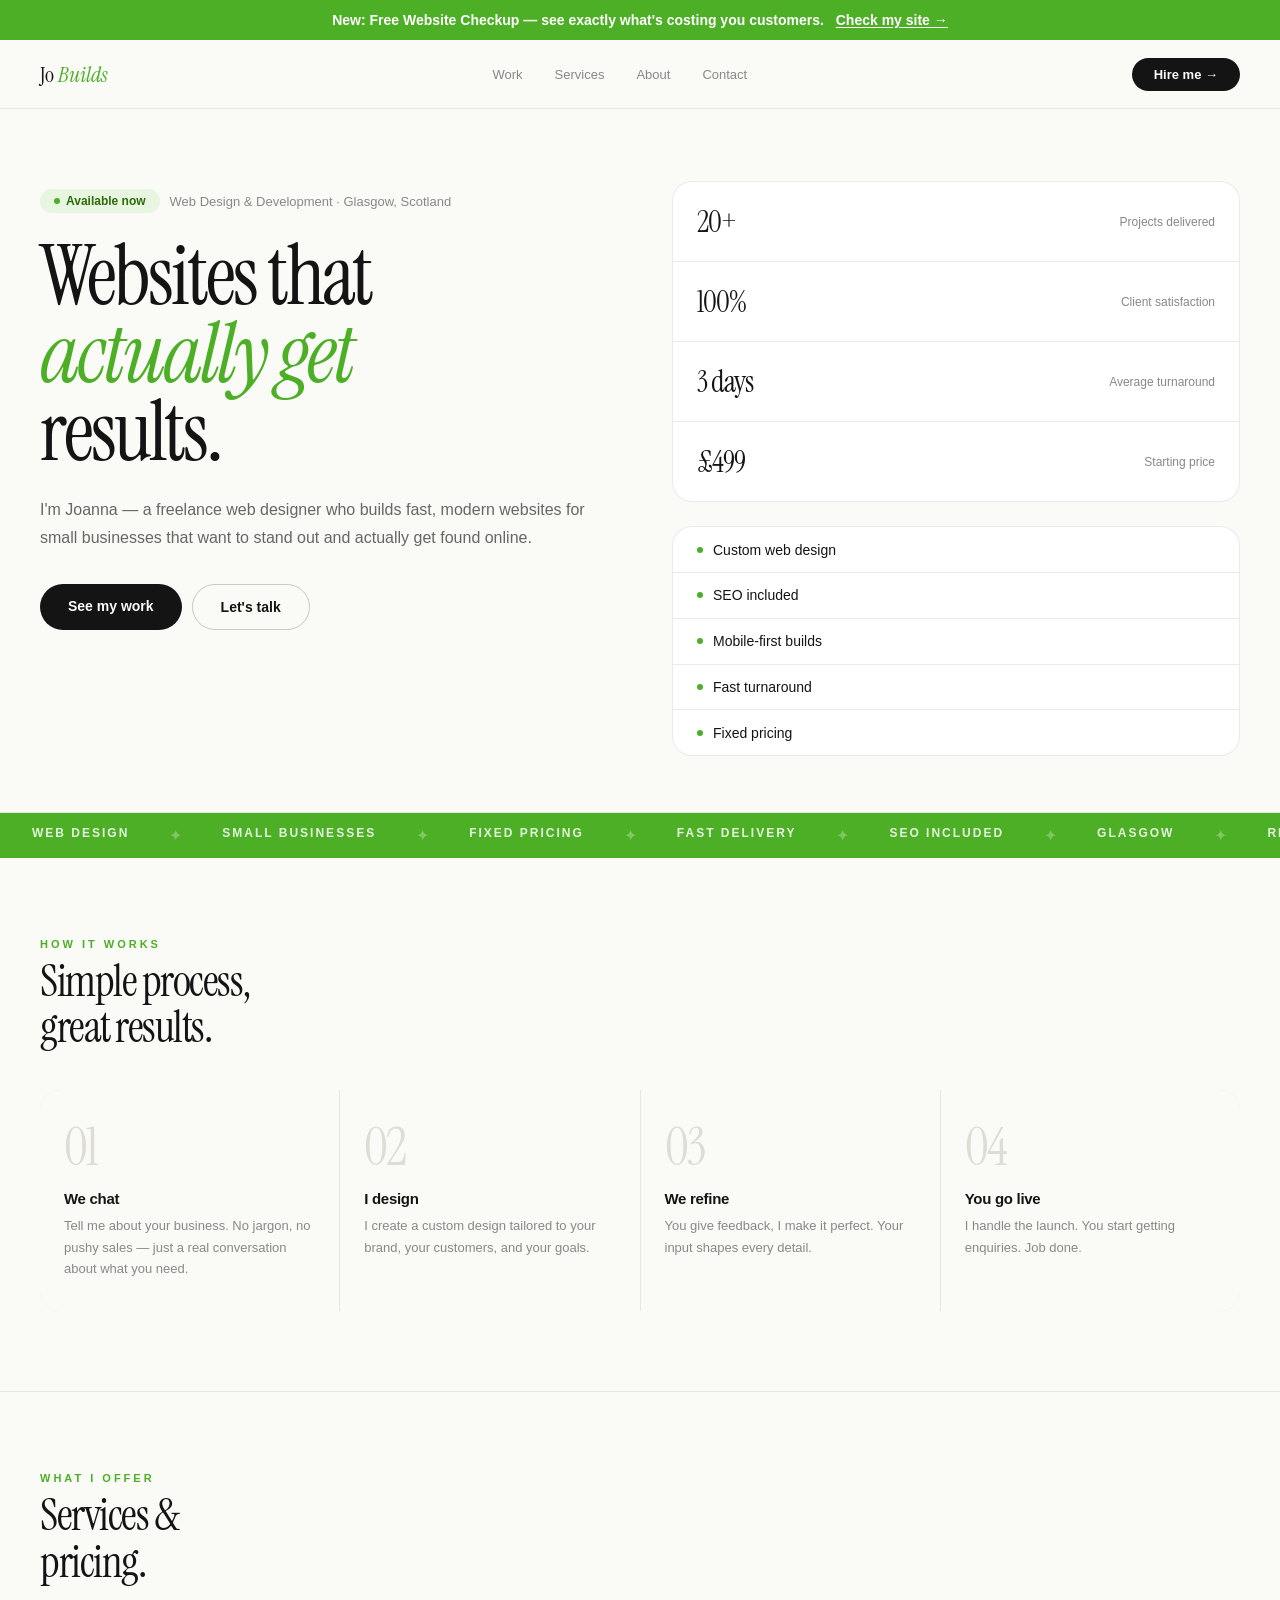
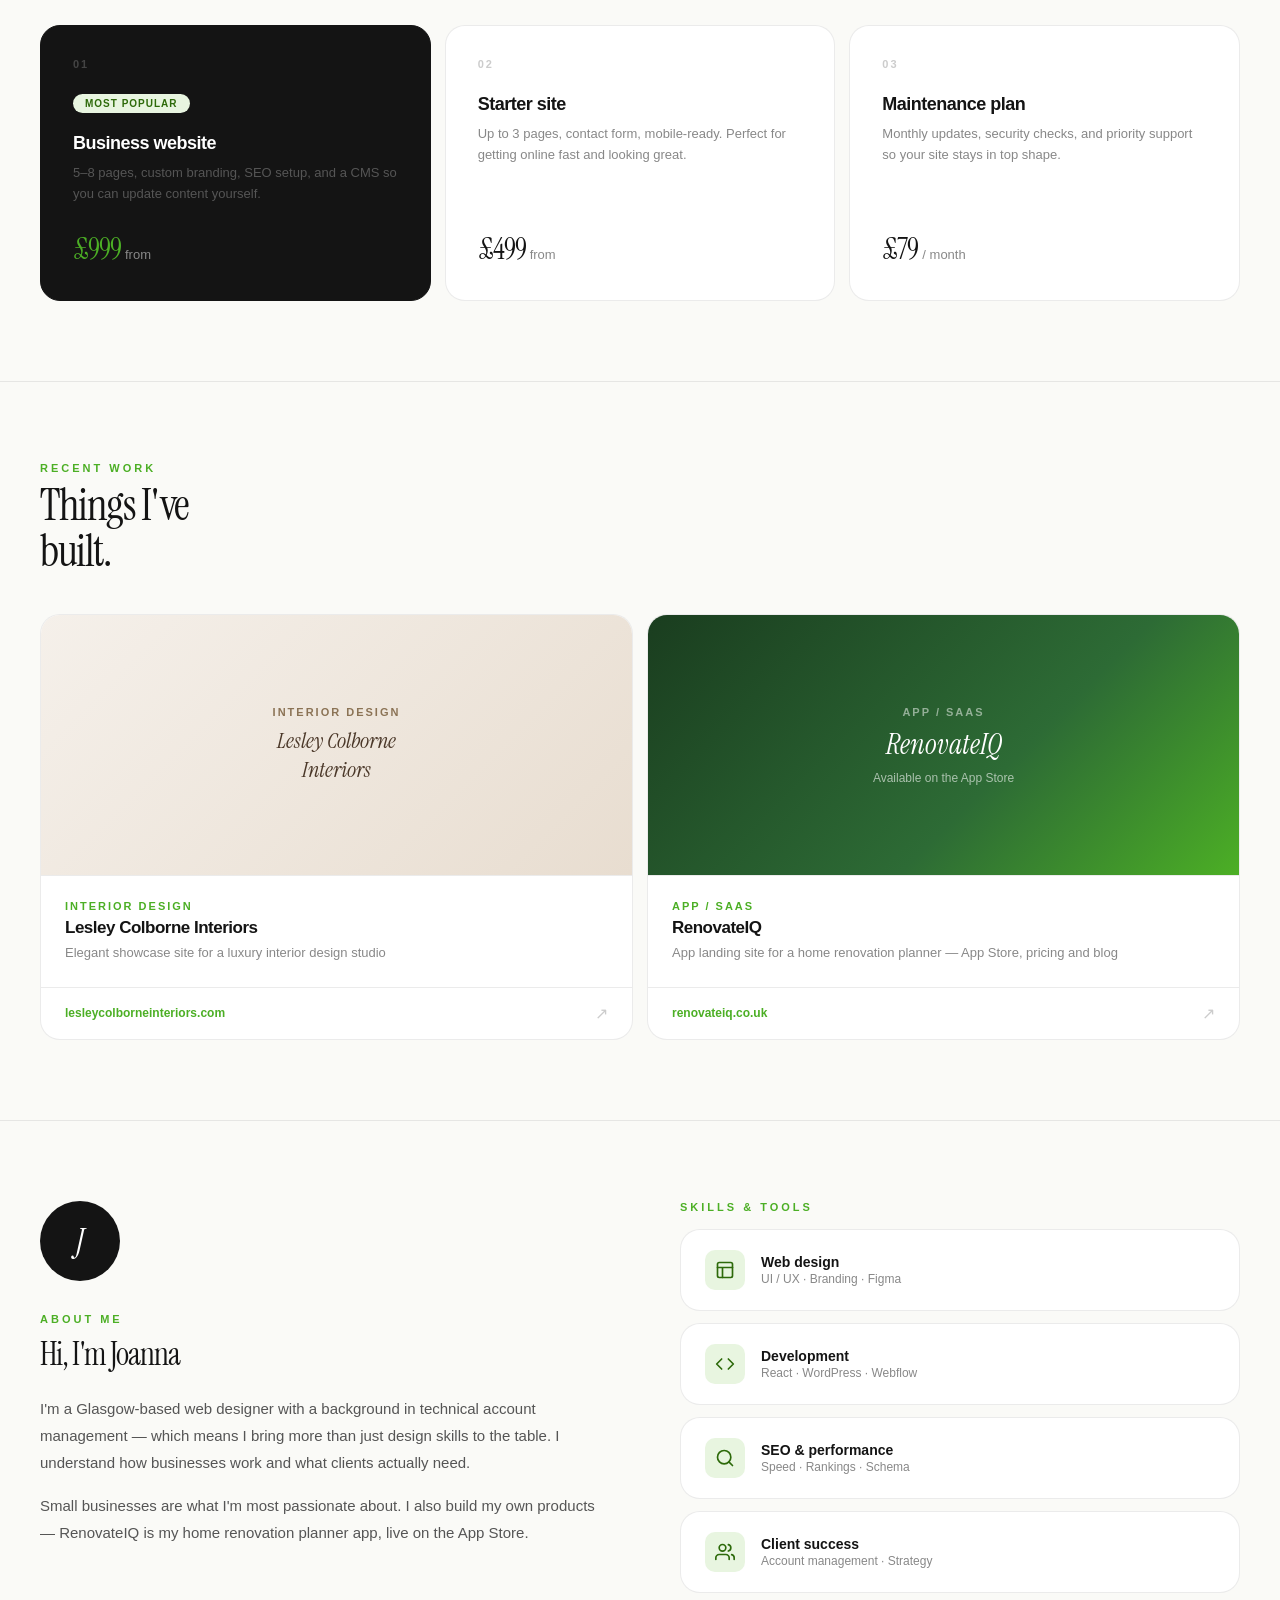
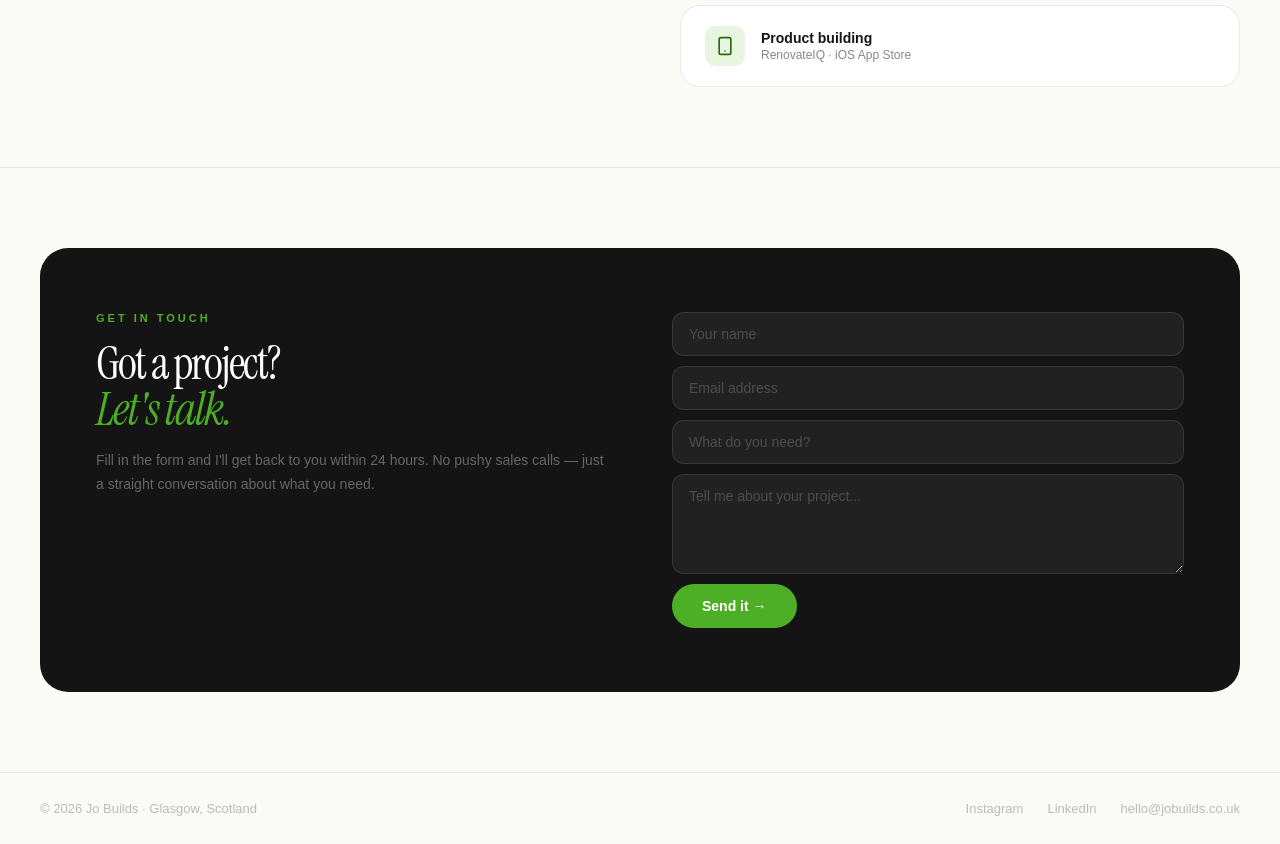
==== commit 115a3c2e: "Update index.html" ====
--- a/index.html
+++ b/index.html
@@ -150,6 +150,16 @@
       border-bottom: 1px solid var(--border);
     }
     .logo { display: flex; align-items: center; }
+    .logo-text {
+      font-family: 'Instrument Serif', serif;
+      font-size: 22px;
+      color: var(--text);
+      white-space: nowrap;
+    }
+    .logo-text em {
+      font-style: italic;
+      color: var(--green);
+    }
     .nav-links { display: flex; gap: 2rem; list-style: none; }
     .nav-links a { font-size: 13px; color: var(--muted); text-decoration: none; font-weight: 500; transition: color 0.2s; }
     .nav-links a:hover { color: var(--text); }
@@ -417,7 +427,8 @@
     <a href="/website-checkup/">Check my site →</a>
   </div>
 
-  <nav>    <div class="logo"><img src="[data-uri]
+  <nav>
+    <div class="logo"><span class="logo-text">Jo <em>Builds</em></span></div>
     <ul class="nav-links">
       <li><a href="#work">Work</a></li>
       <li><a href="#services">Services</a></li>
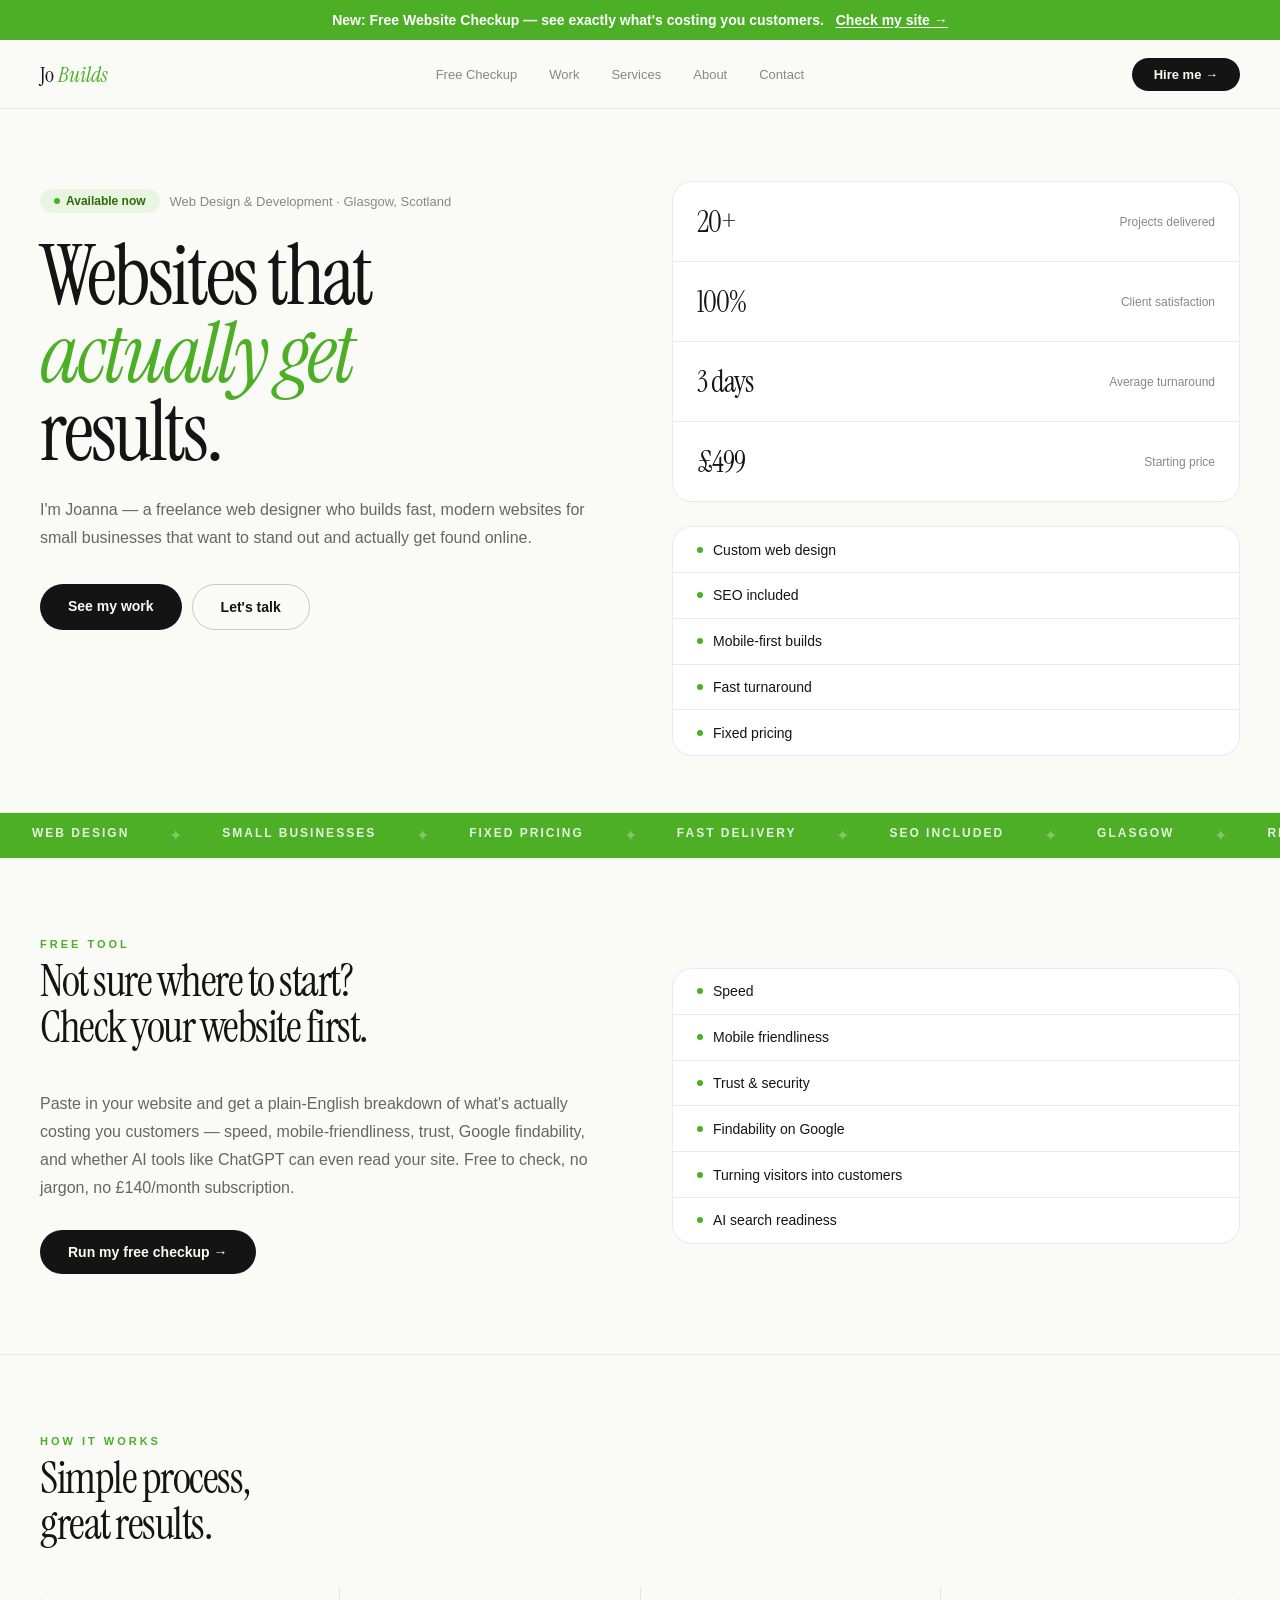
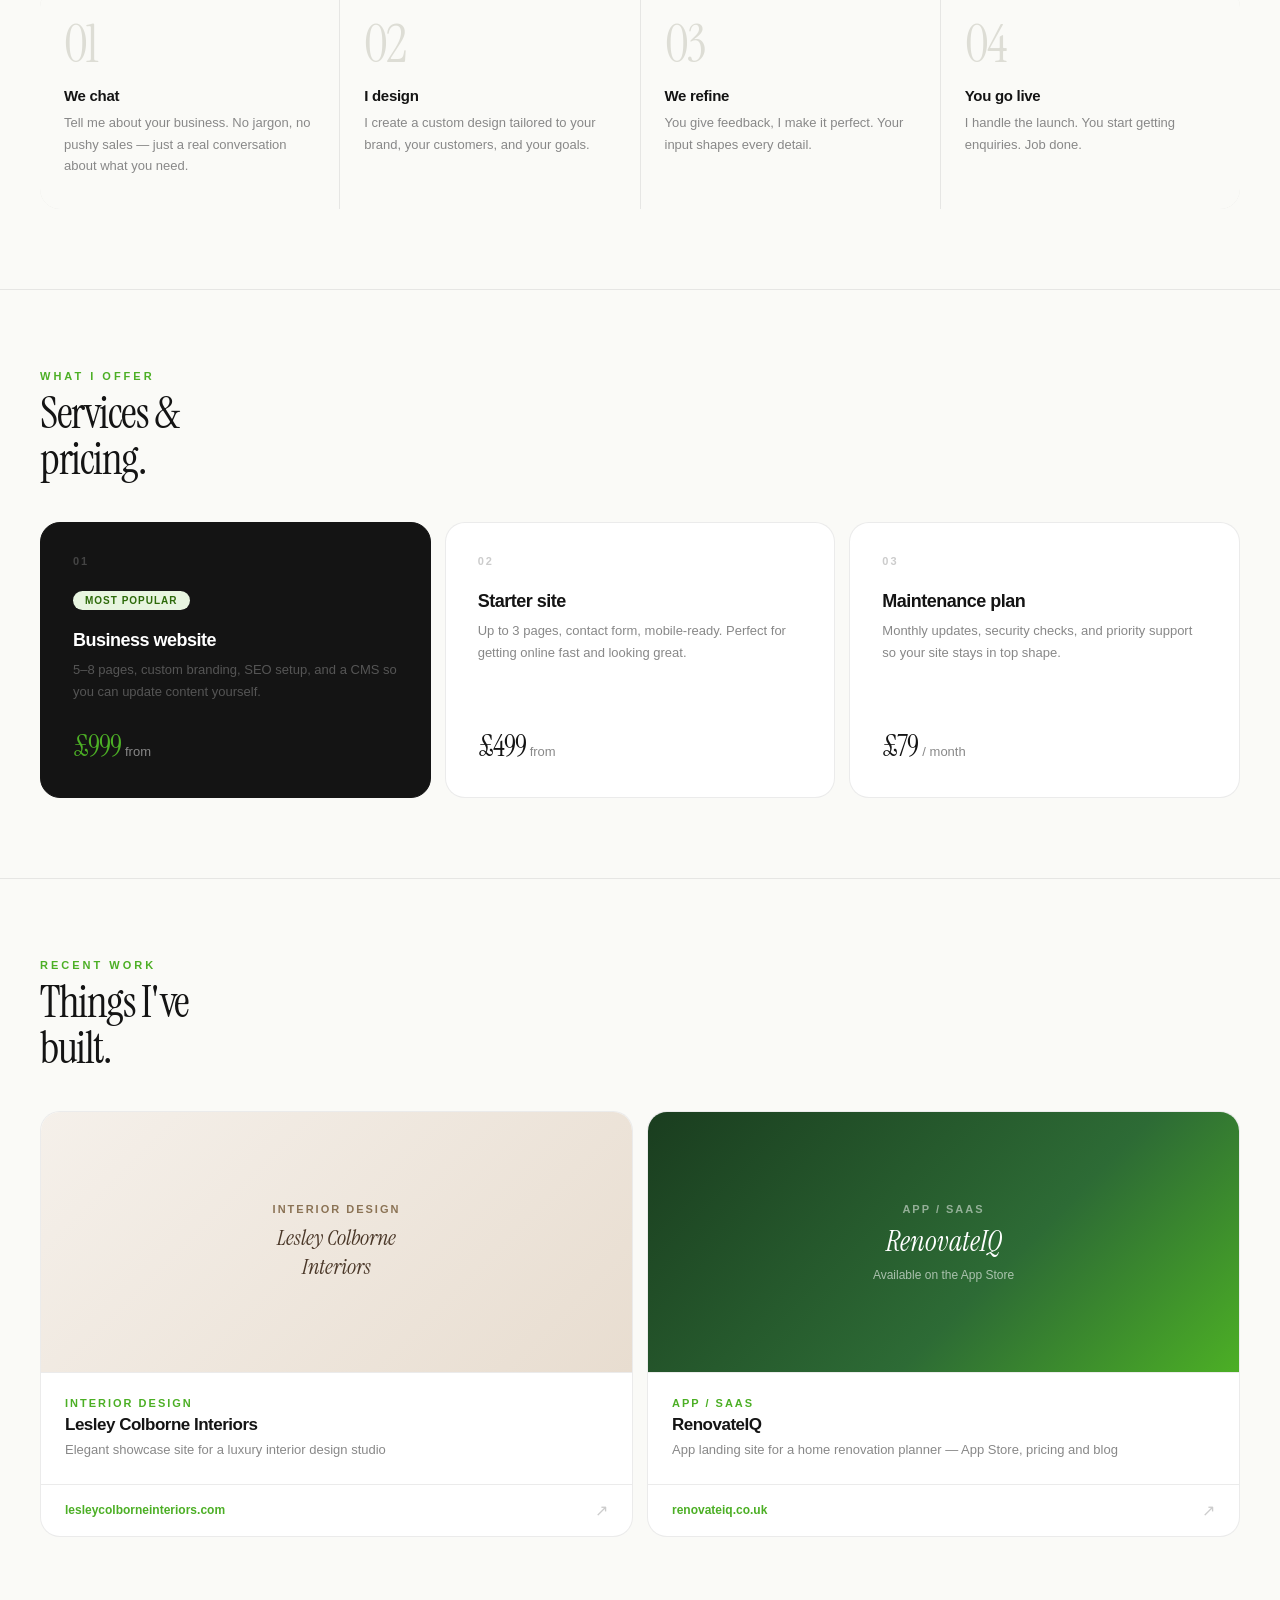
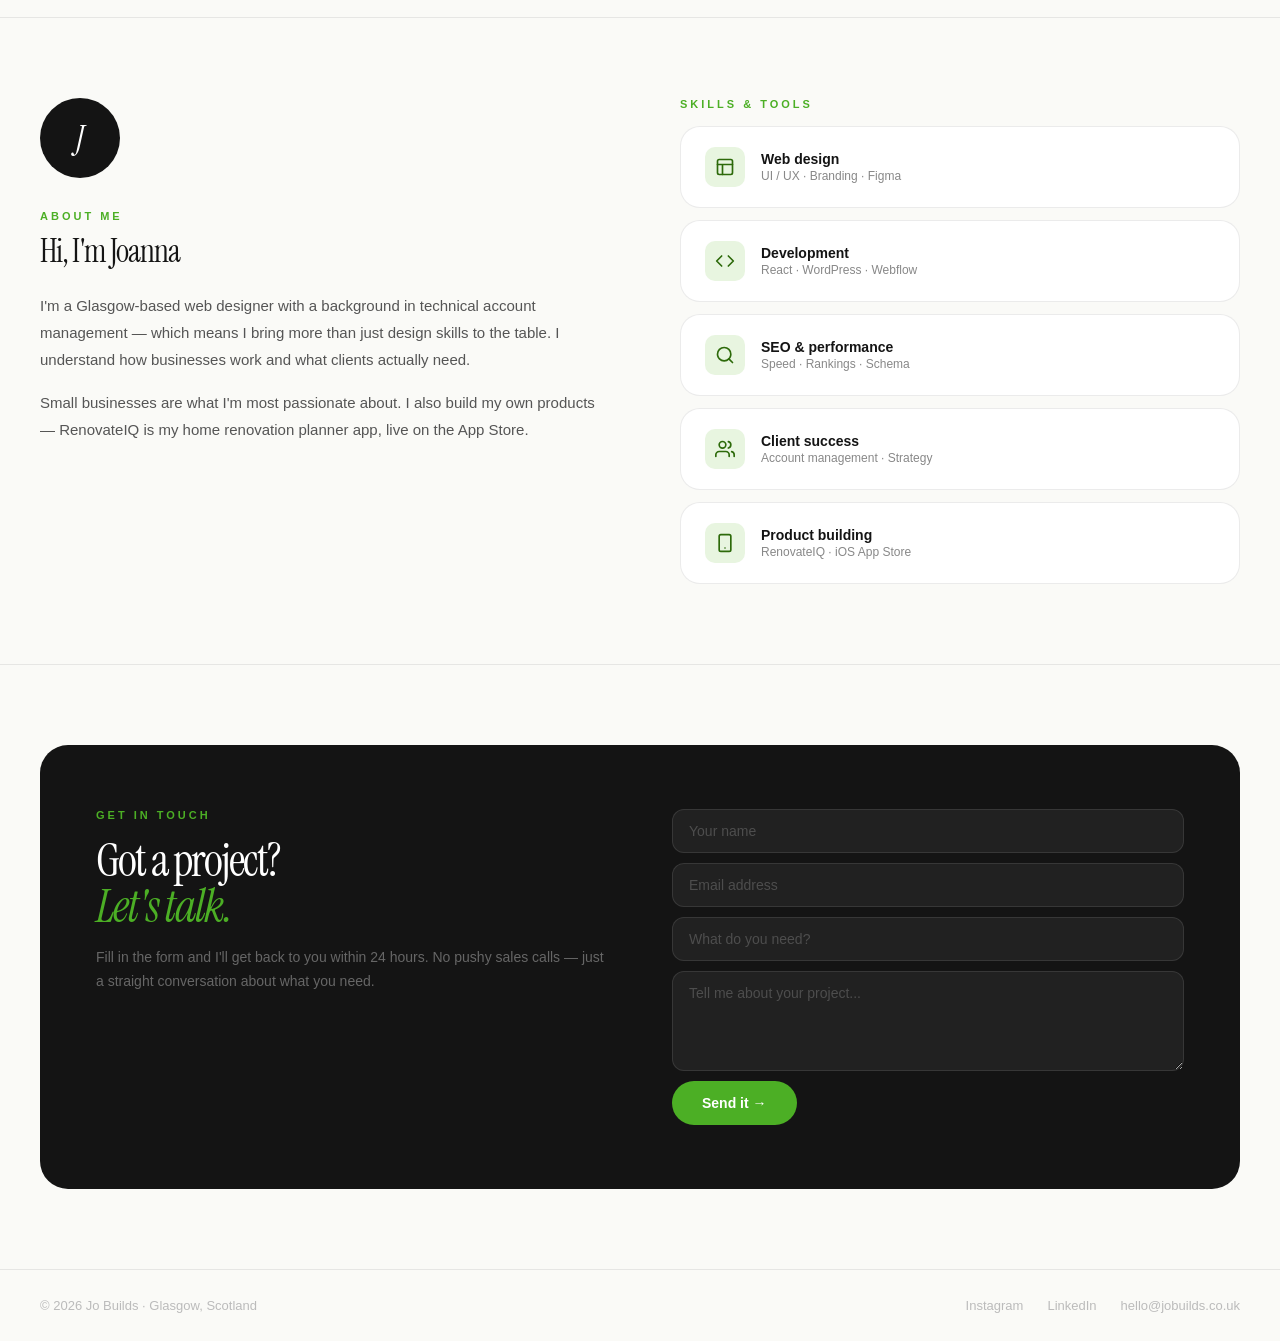
==== commit 21b6e036: "Update index.html" ====
--- a/index.html
+++ b/index.html
@@ -316,6 +316,10 @@
 
     /* HERO SERVICES */
     .hero-services { display: flex; flex-direction: column; gap: 0; border: 1px solid var(--border); border-radius: var(--radius); overflow: hidden; background: #fff; }
+
+    /* CHECKUP PROMO */
+    .checkup-promo { display: grid; grid-template-columns: 1fr 1fr; gap: 4rem; align-items: center; }
+    .checkup-promo-desc { font-size: 16px; color: #666; line-height: 1.75; margin: 1rem 0 1.75rem; }
     .hero-service-item { display: flex; align-items: center; gap: 10px; padding: 0.9rem 1.5rem; border-bottom: 1px solid var(--border); font-size: 14px; font-weight: 500; color: var(--text); }
     .hero-service-item:last-child { border-bottom: none; }
     .hero-service-dot { width: 6px; height: 6px; border-radius: 50%; background: var(--green); flex-shrink: 0; }
@@ -368,6 +372,7 @@
       .hero { padding: 2.5rem 1.25rem 0; }
       .hero-h1 { font-size: clamp(40px, 11vw, 64px); letter-spacing: -2px; }
       .hero-inner { grid-template-columns: 1fr; gap: 2rem; padding-bottom: 3rem; }
+      .checkup-promo { grid-template-columns: 1fr; gap: 2rem; }
       .hero-right { gap: 1rem; }
       .hero-stats-side { display: grid; grid-template-columns: 1fr 1fr; }
       .hstat-row { border-right: 1px solid var(--border); }
@@ -430,6 +435,7 @@
   <nav>
     <div class="logo"><span class="logo-text">Jo <em>Builds</em></span></div>
     <ul class="nav-links">
+      <li><a href="#checkup">Free Checkup</a></li>
       <li><a href="#work">Work</a></li>
       <li><a href="#services">Services</a></li>
       <li><a href="#about">About</a></li>
@@ -492,6 +498,27 @@
       <span class="m-item">Glasgow</span><span class="m-sep">✦</span>
       <span class="m-item">Real Results</span><span class="m-sep">✦</span>
       <span class="m-item">No Fluff</span><span class="m-sep">✦</span>
+    </div>
+  </div>
+
+  <div class="section" id="checkup">
+    <div class="checkup-promo">
+      <div class="checkup-promo-text">
+        <div class="sec-eyebrow">Free tool</div>
+        <div class="sec-title">Not sure where to start?<br>Check your website first.</div>
+        <p class="checkup-promo-desc">Paste in your website and get a plain-English breakdown of what's actually costing you customers — speed, mobile-friendliness, trust, Google findability, and whether AI tools like ChatGPT can even read your site. Free to check, no jargon, no £140/month subscription.</p>
+        <a href="/website-checkup/" class="btn-black">Run my free checkup →</a>
+      </div>
+      <div class="checkup-promo-list">
+        <div class="hero-services">
+          <div class="hero-service-item"><span class="hero-service-dot"></span>Speed</div>
+          <div class="hero-service-item"><span class="hero-service-dot"></span>Mobile friendliness</div>
+          <div class="hero-service-item"><span class="hero-service-dot"></span>Trust &amp; security</div>
+          <div class="hero-service-item"><span class="hero-service-dot"></span>Findability on Google</div>
+          <div class="hero-service-item"><span class="hero-service-dot"></span>Turning visitors into customers</div>
+          <div class="hero-service-item"><span class="hero-service-dot"></span>AI search readiness</div>
+        </div>
+      </div>
     </div>
   </div>
 
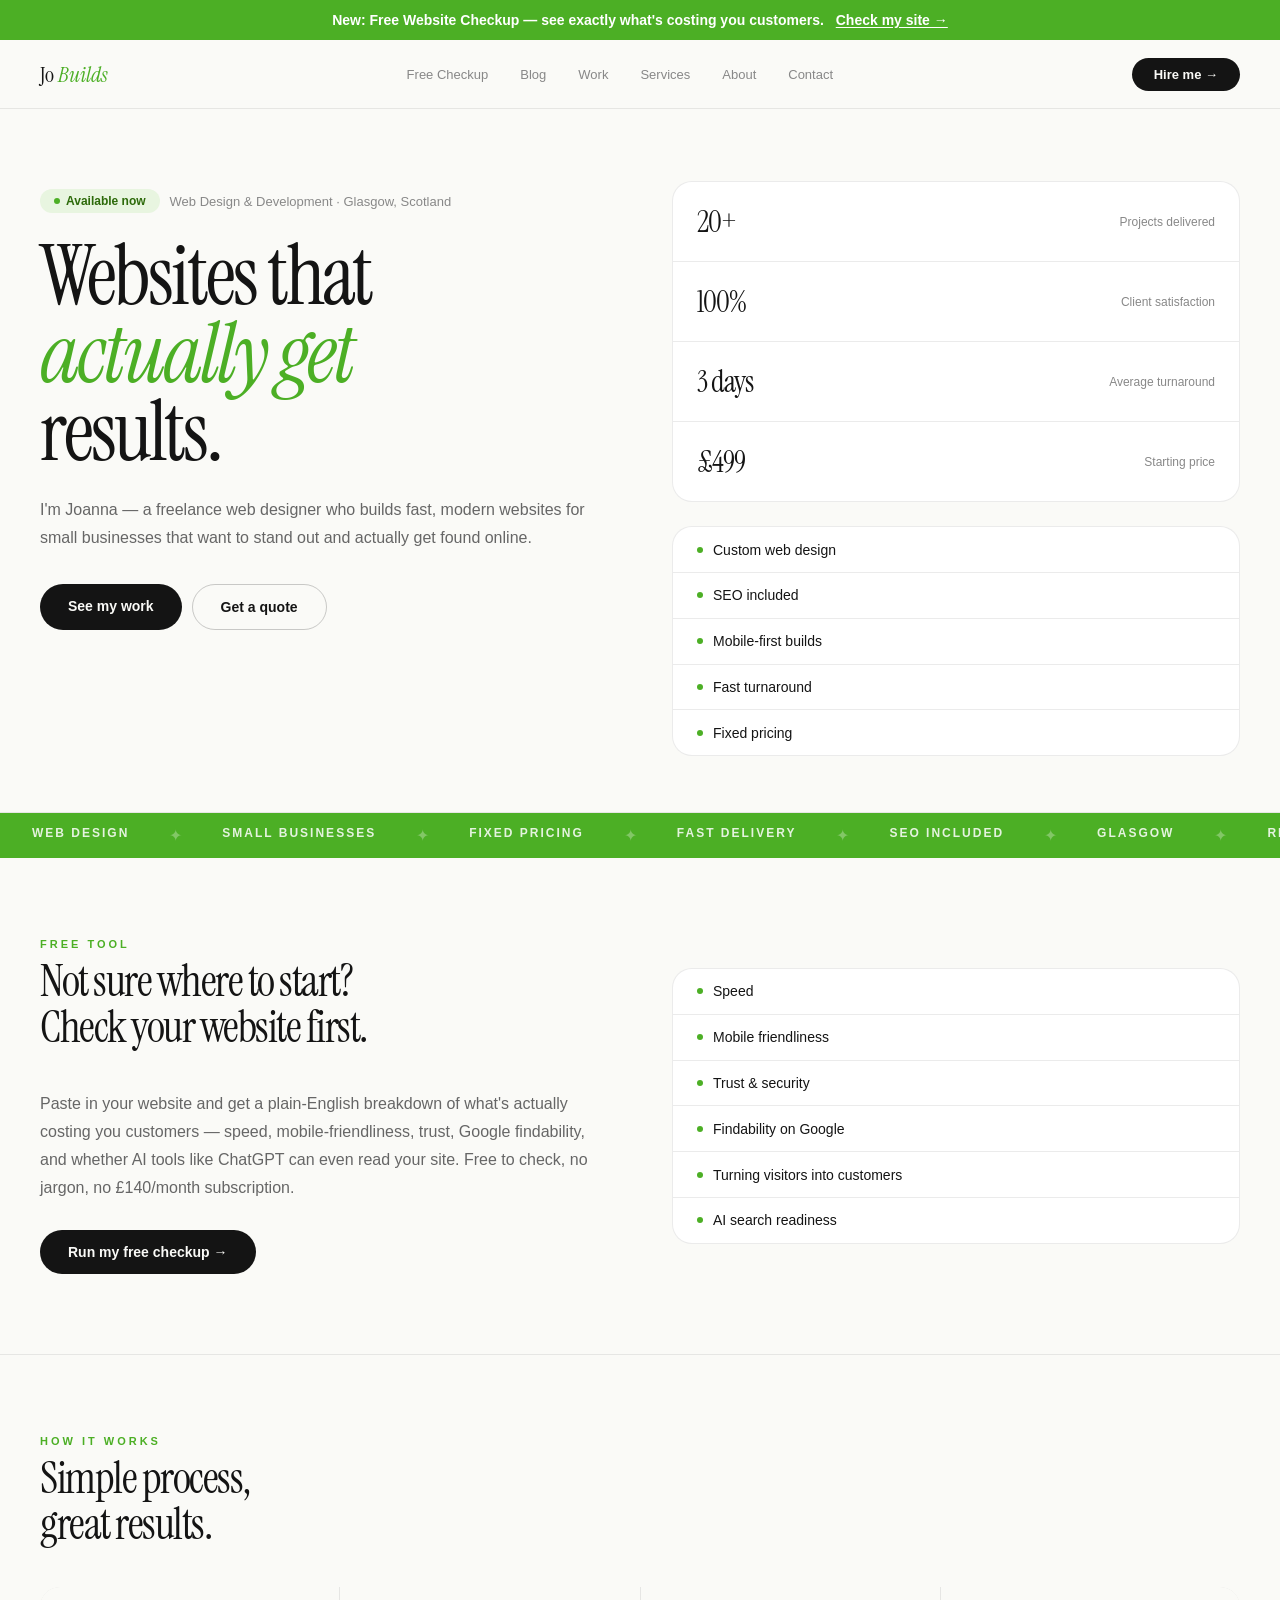
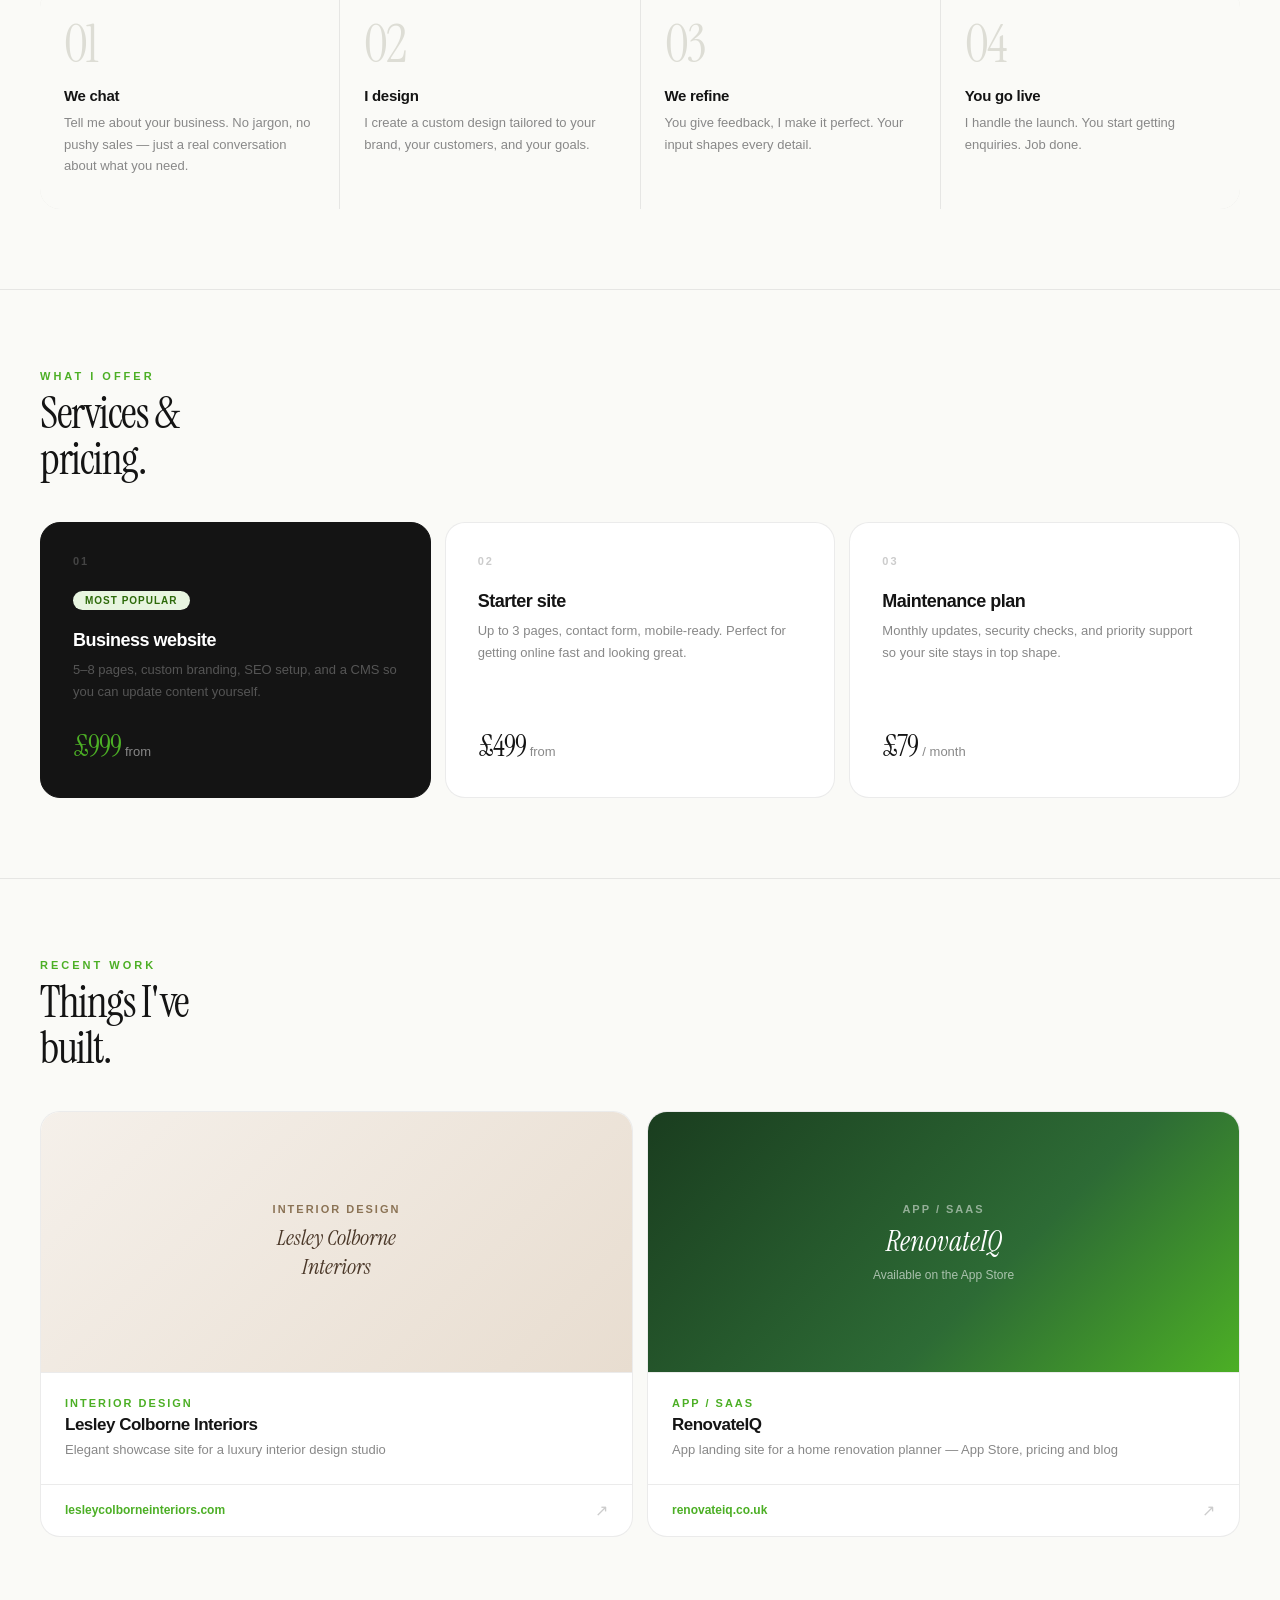
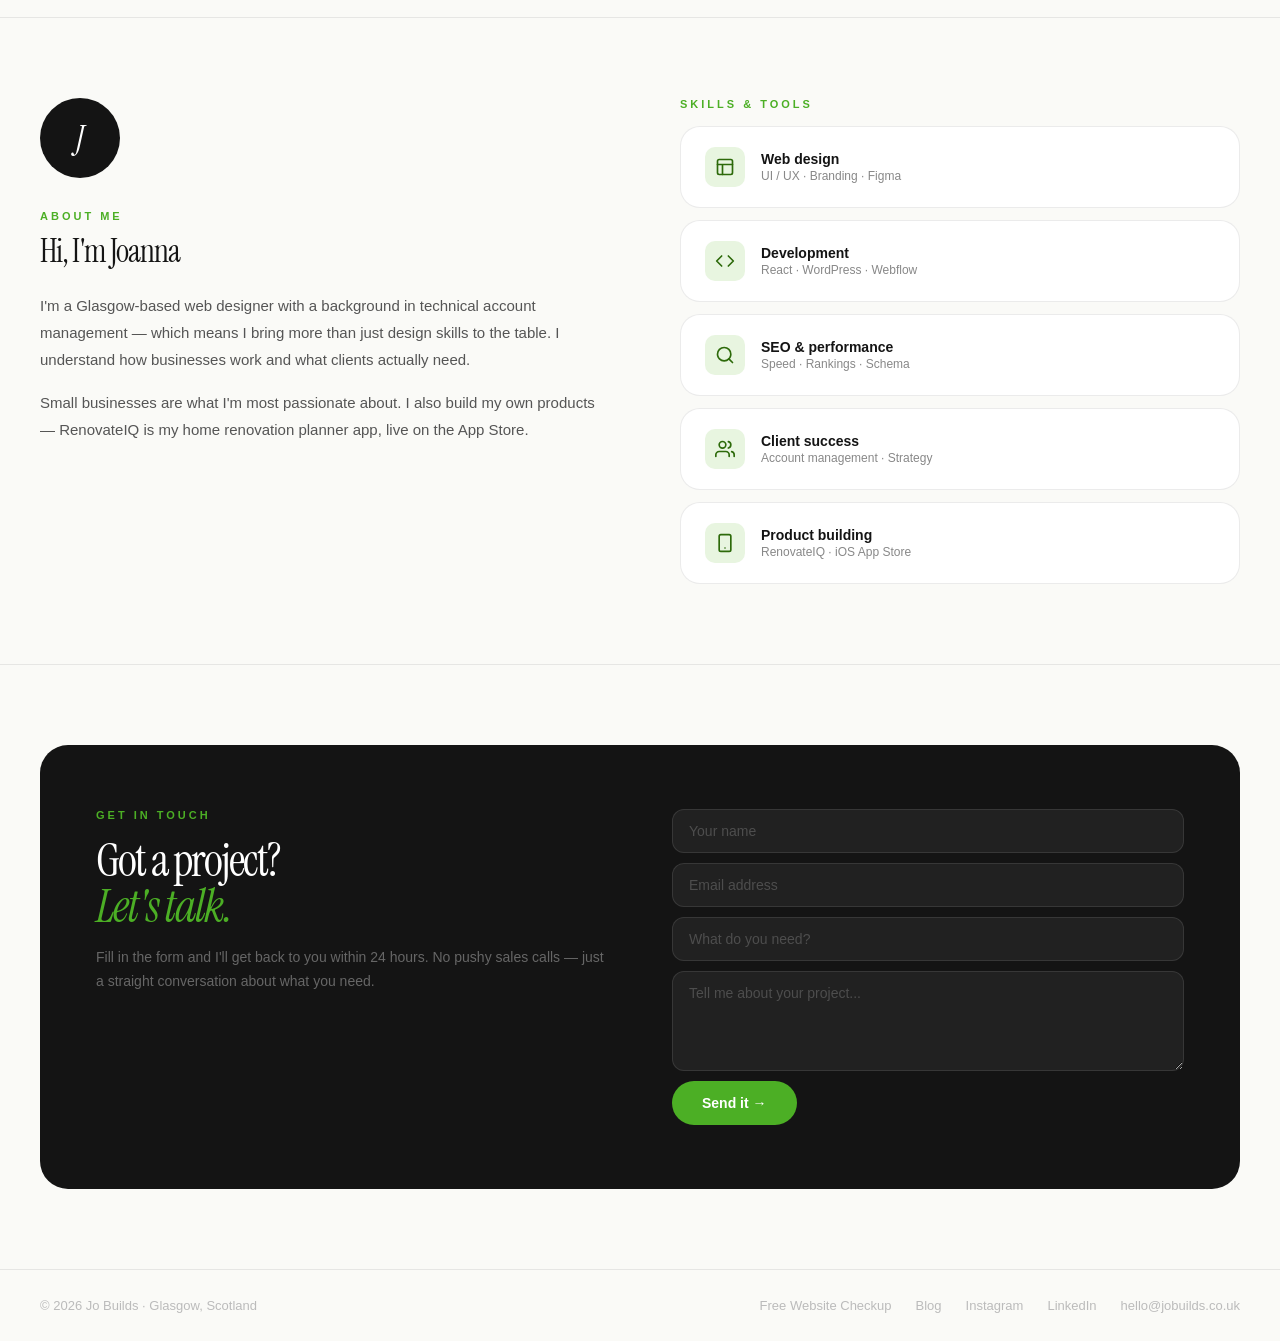
==== commit 2647495a: "Update index.html" ====
--- a/index.html
+++ b/index.html
@@ -5,11 +5,15 @@
   <meta name="viewport" content="width=device-width, initial-scale=1.0" />
 
   <title>Jo Builds — Freelance Web Designer for Small Businesses</title>
-  <meta name="description" content="Jo Builds is a freelance web designer based in Glasgow, Scotland. I build fast, modern, affordable websites for small businesses worldwide. Fixed pricing from £499." />
+  <meta name="description" content="Jo Builds is a freelance web designer in Glasgow. Fast, modern, affordable websites for small businesses worldwide. Fixed pricing from £499." />
   <meta name="keywords" content="freelance web designer, web design for small businesses, affordable website design, small business website, web designer Glasgow, Jo Builds" />
   <meta name="author" content="Joanna Gillan" />
   <meta name="robots" content="index, follow" />
   <link rel="canonical" href="https://www.jobuilds.co.uk" />
+  <link rel="icon" href="/favicon.ico" sizes="any" />
+  <link rel="icon" href="/favicon-32.png" type="image/png" sizes="32x32" />
+  <link rel="icon" href="/favicon-16.png" type="image/png" sizes="16x16" />
+  <link rel="apple-touch-icon" href="/favicon-180.png" />
   <link rel="sitemap" type="application/xml" href="/sitemap.xml" />
   <meta property="og:type" content="website" />
   <meta property="og:url" content="https://www.jobuilds.co.uk" />
@@ -17,7 +21,11 @@
   <meta property="og:description" content="Fast, modern, affordable websites for small businesses. Built by Joanna Gillan, Glasgow-based freelance web designer. Fixed pricing from £499." />
   <meta property="og:site_name" content="Jo Builds" />
   <meta property="og:locale" content="en_GB" />
+  <meta property="og:image" content="https://jobuilds.co.uk/og-image-home.png" />
+  <meta property="og:image:width" content="1200" />
+  <meta property="og:image:height" content="630" />
   <meta name="twitter:card" content="summary_large_image" />
+  <meta name="twitter:image" content="https://jobuilds.co.uk/og-image-home.png" />
   <meta name="twitter:title" content="Jo Builds — Freelance Web Designer for Small Businesses" />
   <meta name="twitter:description" content="Fast, modern, affordable websites for small businesses. Fixed pricing from £499." />
 
@@ -436,6 +444,7 @@
     <div class="logo"><span class="logo-text">Jo <em>Builds</em></span></div>
     <ul class="nav-links">
       <li><a href="#checkup">Free Checkup</a></li>
+      <li><a href="/blog/">Blog</a></li>
       <li><a href="#work">Work</a></li>
       <li><a href="#services">Services</a></li>
       <li><a href="#about">About</a></li>
@@ -459,7 +468,7 @@
         <p class="hero-desc">I'm Joanna — a freelance web designer who builds fast, modern websites for small businesses that want to stand out and actually get found online.</p>
         <div class="hero-btns">
           <a href="#work" class="btn-black">See my work</a>
-          <a href="#contact" class="btn-line">Let's talk</a>
+          <a href="#contact" class="btn-line">Get a quote</a>
         </div>
       </div>
       <div class="hero-right">
@@ -648,6 +657,8 @@
   <footer>
     <span>© 2026 Jo Builds · Glasgow, Scotland</span>
     <div class="flinks">
+      <a href="/website-checkup/">Free Website Checkup</a>
+      <a href="/blog/">Blog</a>
       <a href="#">Instagram</a>
       <a href="#">LinkedIn</a>
       <a href="mailto:hello@jobuilds.co.uk">hello@jobuilds.co.uk</a>
